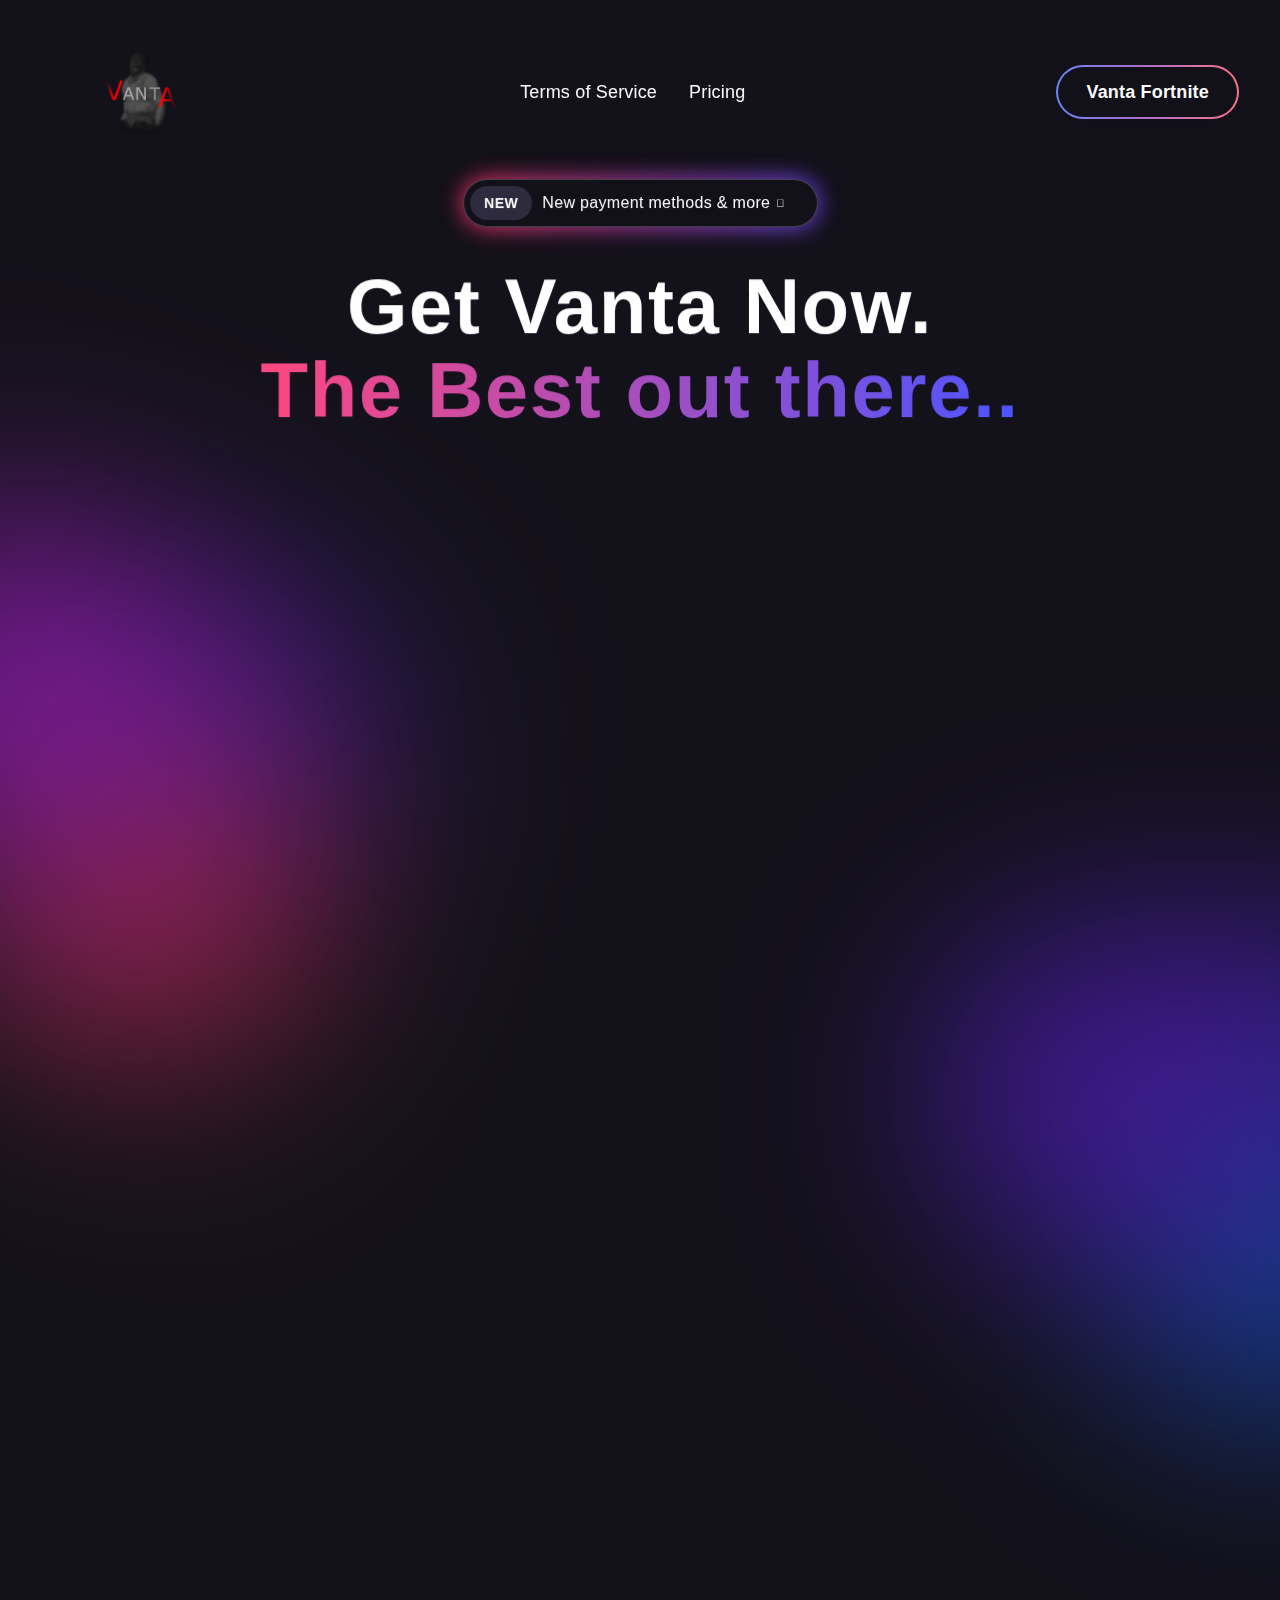
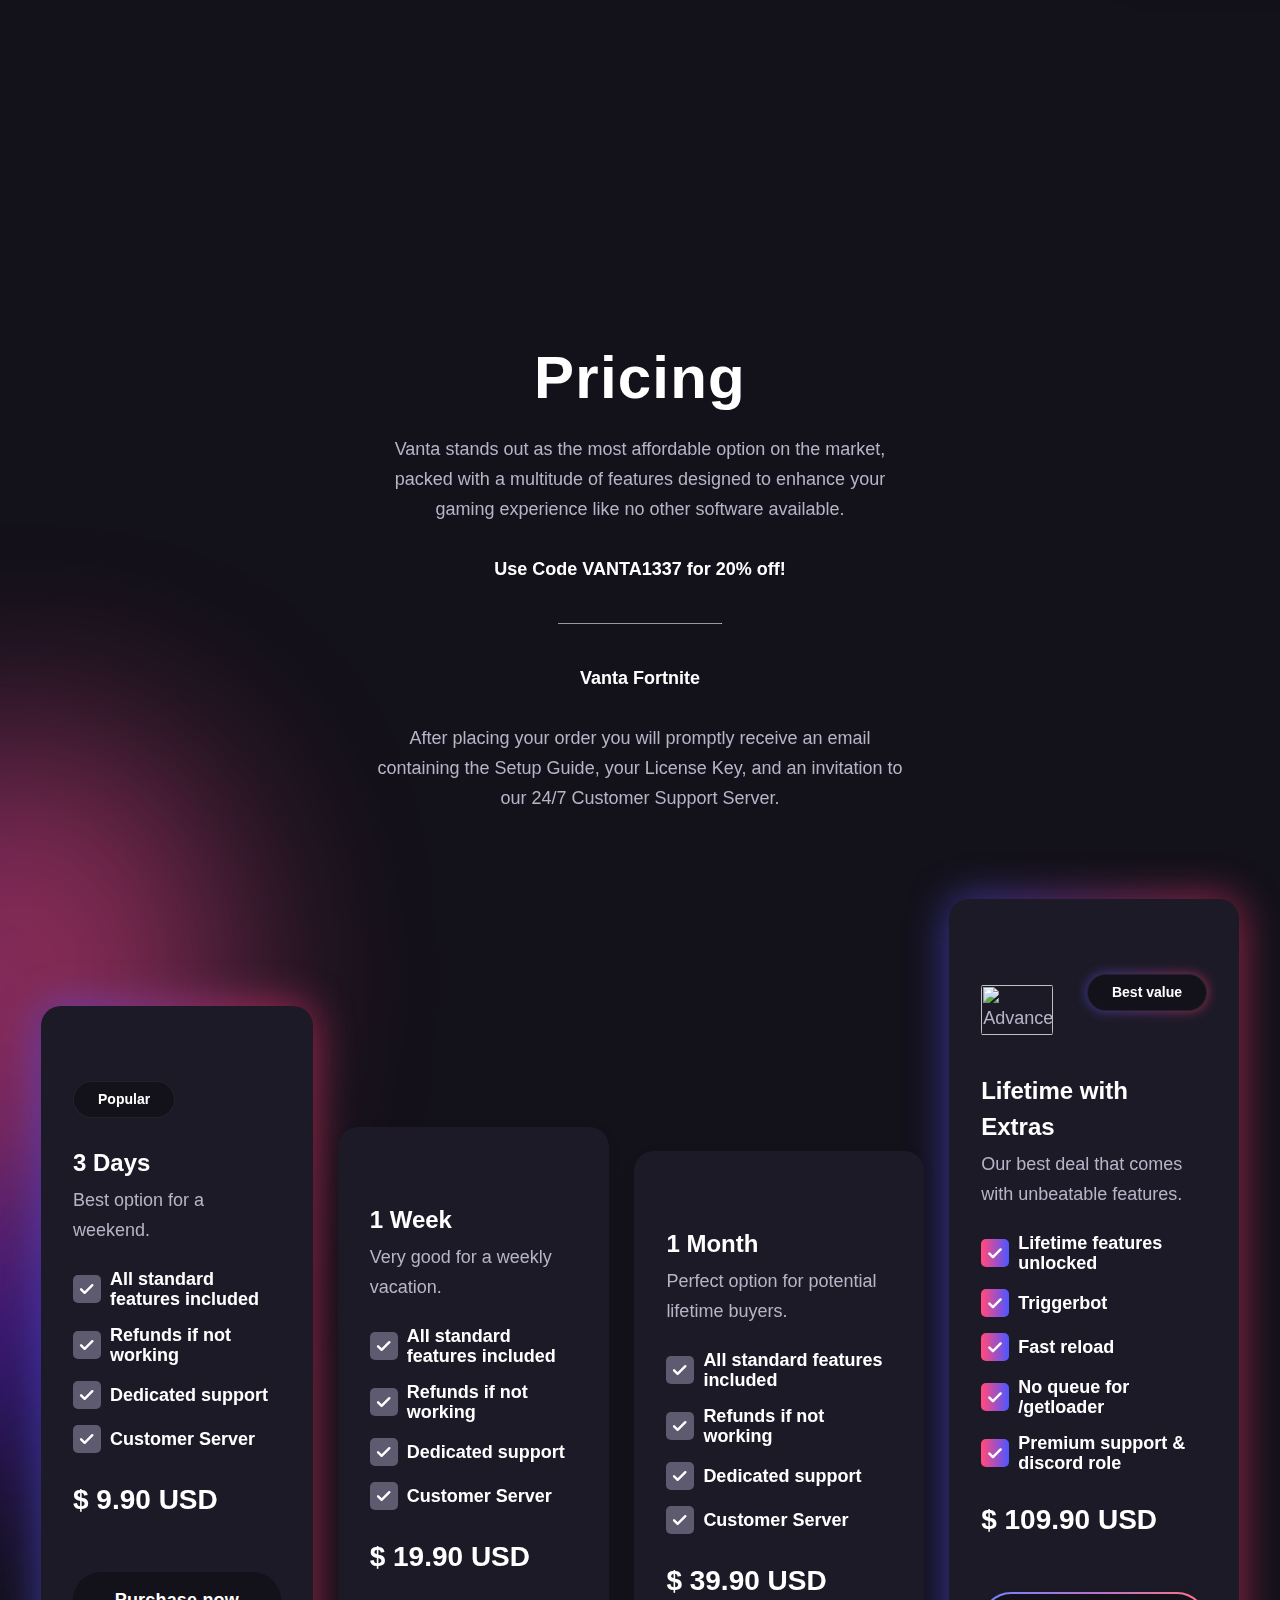
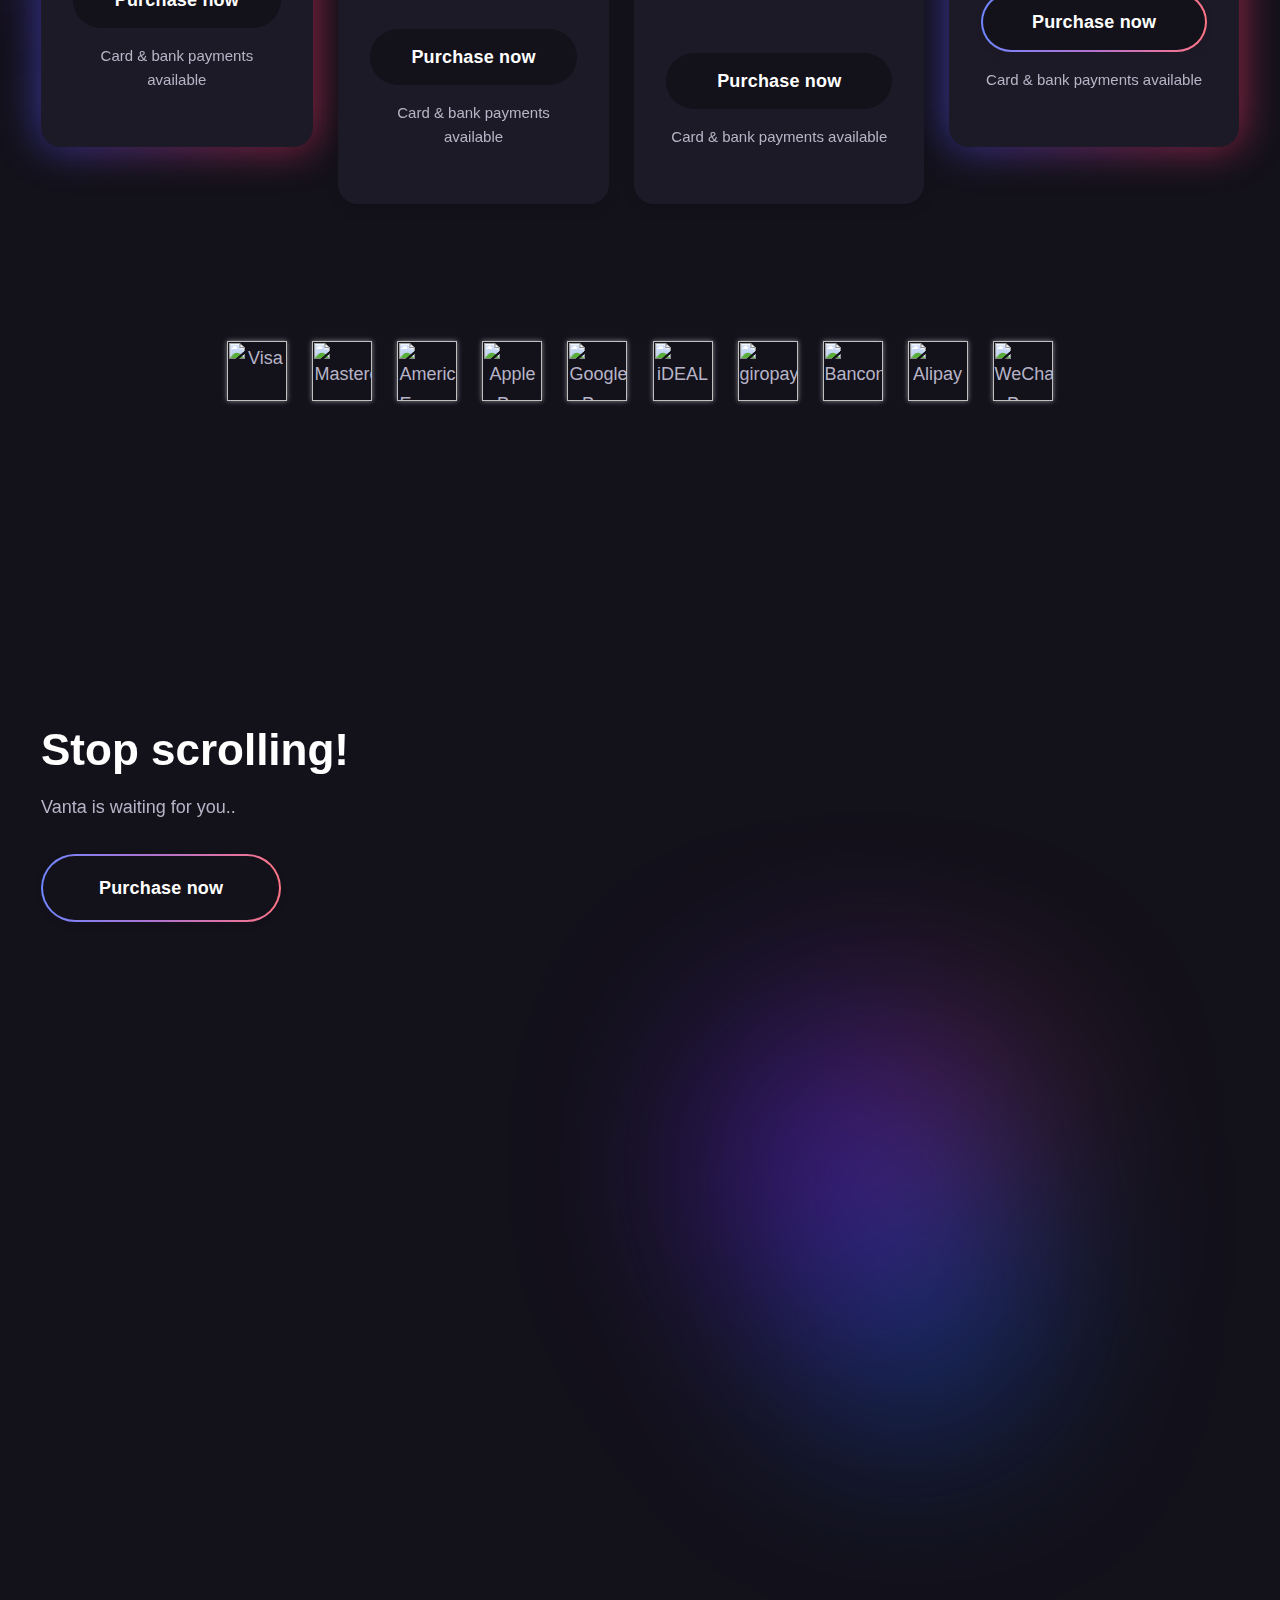
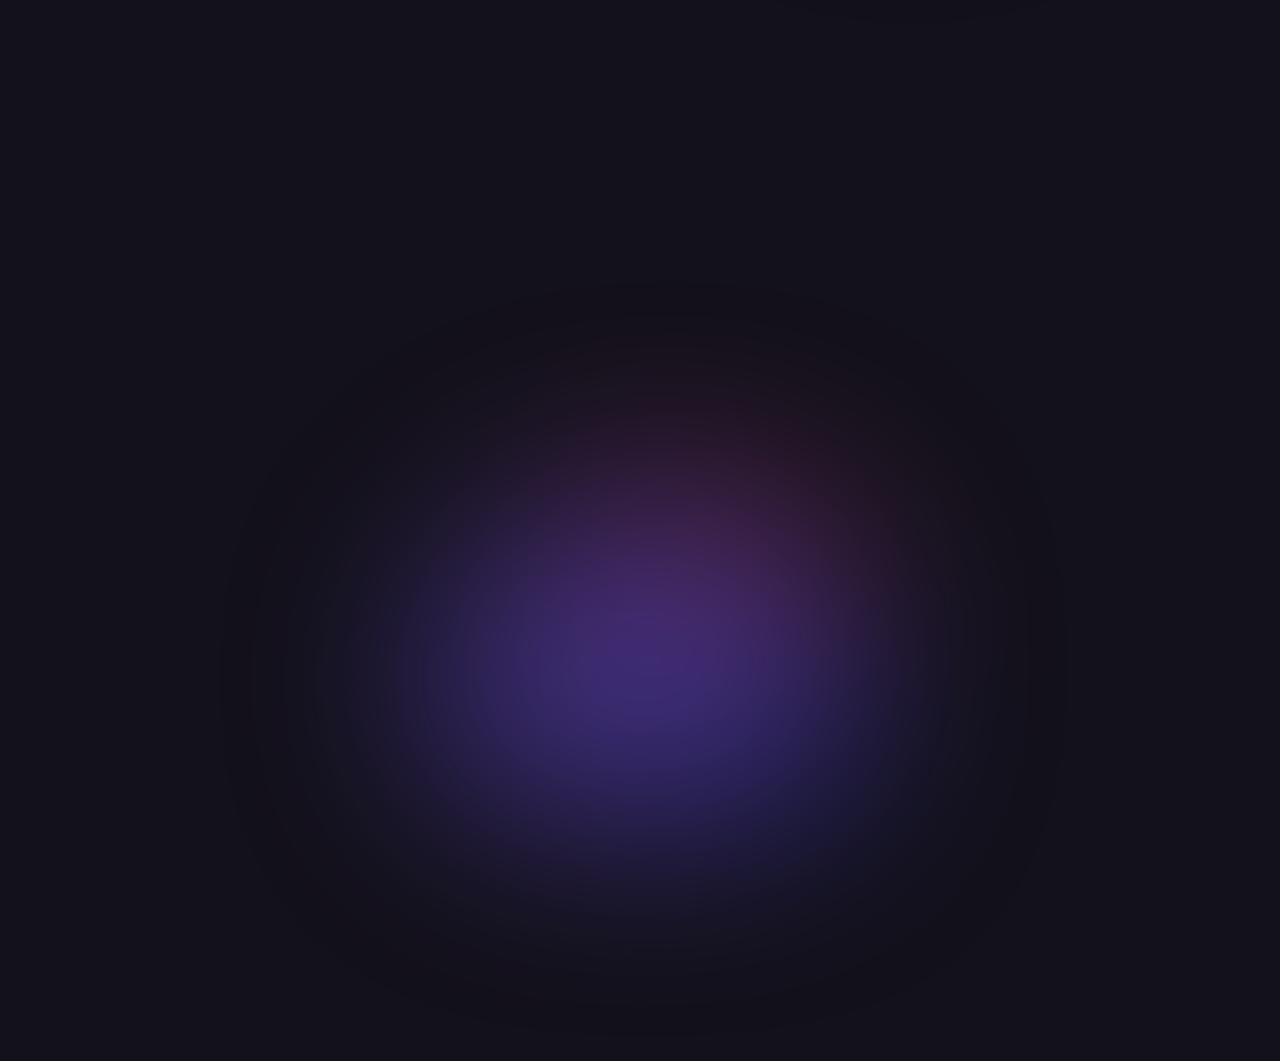
==== index.html @ fcf4d4b6 "Update index.html" ====
<html data-wf-domain="darktemplate.webflow.io" data-wf-page="61113c4e9f23df42e2554109" data-wf-site="61113c4e9f23df1e7f554117" data-wf-status="1" lang="en" class="w-mod-js w-mod-ix wf-dmsans-n4-active wf-dmsans-n5-active wf-dmsans-n7-active wf-active w-mod-js w-mod-js w-mod-js w-mod-js w-mod-js w-mod-js w-mod-js w-mod-js w-mod-js w-mod-js w-mod-js w-mod-js w-mod-js w-mod-touch w-mod-js w-mod-js"><script type="text/javascript" id="custom-useragent-string-page-script"></script><head><style>.wf-force-outline-none[tabindex="-1"]:focus{outline:none;}</style><style>
    /* Center the images container and ensure a consistent layout */
    .payment-logos {
        text-align: center;
        margin-top: 20px;
        overflow: hidden; /* Prevent overflow from vertical movement */
    }
    
    /* Style each image for uniformity and add animation */
    .payment-logos img {
        width: 60px; /* Adjust the size of the logos */
        height: auto;
        margin: 10px; /* Add some space around each logo */
        vertical-align: middle; /* Align logos nicely */
        animation: glideUpDown 3s ease-in-out infinite, fadeInOutGlow 2s linear infinite;
        position: relative; /* Needed for animation */
        box-shadow: 0 0 5px rgba(255, 255, 255, 0.5); /* Subtle glow effect */
    }
    
    /* Keyframes for vertical gliding */
    @keyframes glideUpDown {
        0%, 100% {
            transform: translateY(0);
        }
        50% {
            transform: translateY(-10px);
        }
    }
    
    /* Keyframes for glow effect */
    @keyframes fadeInOutGlow {
        0%, 100% {
            box-shadow: 0 0 5px rgba(255, 255, 255, 0.5);
        }
        50% {
            box-shadow: 0 0 10px rgba(255, 255, 255, 0.7);
        }
    }

    /* Individual animation delays, simulating randomness */
    .payment-logos img:nth-child(1) { animation-delay: 0.2s, 0.2s; }
    .payment-logos img:nth-child(2) { animation-delay: 0.8s, 0.8s; }
    .payment-logos img:nth-child(3) { animation-delay: 0.5s, 0.5s; }
    .payment-logos img:nth-child(4) { animation-delay: 0.1s, 0.1s; }
    .payment-logos img:nth-child(5) { animation-delay: 0.9s, 0.9s; }
    .payment-logos img:nth-child(6) { animation-delay: 0.6s, 0.6s; }
    .payment-logos img:nth-child(7) { animation-delay: 0.3s, 0.3s; }
    .payment-logos img:nth-child(8) { animation-delay: 0.7s, 0.7s; }
    .payment-logos img:nth-child(9) { animation-delay: 0.4s, 0.4s; }
    .payment-logos img:nth-child(10) { animation-delay: 1s, 1s; }
</style>

<style>.wf-force-outline-none[tabindex="-1"]:focus{outline:none;}</style><script type="text/javascript" id="custom-useragent-string-page-script"></script><style>.wf-force-outline-none[tabindex="-1"]:focus{outline:none;}</style><script type="text/javascript" id="custom-useragent-string-page-script"></script><style>.wf-force-outline-none[tabindex="-1"]:focus{outline:none;}</style><script type="text/javascript" id="custom-useragent-string-page-script"></script><style>.wf-force-outline-none[tabindex="-1"]:focus{outline:none;}</style><script type="text/javascript" id="custom-useragent-string-page-script"></script><style>.wf-force-outline-none[tabindex="-1"]:focus{outline:none;}</style><script type="text/javascript" id="custom-useragent-string-page-script"></script><style>.wf-force-outline-none[tabindex="-1"]:focus{outline:none;}</style><script type="text/javascript" id="custom-useragent-string-page-script"></script><style>.wf-force-outline-none[tabindex="-1"]:focus{outline:none;}</style><script type="text/javascript" id="custom-useragent-string-page-script"></script><style>.wf-force-outline-none[tabindex="-1"]:focus{outline:none;}</style><script type="text/javascript" id="custom-useragent-string-page-script"></script><style>.wf-force-outline-none[tabindex="-1"]:focus{outline:none;}</style><script type="text/javascript" id="custom-useragent-string-page-script"></script>
   
   <meta http-equiv="Content-Type" content="text/html; charset=UTF-8">
   <style>.wf-force-outline-none[tabindex="-1"]:focus{outline:none;}</style>
   <title>Vanta Cheats</title>
   <meta name="keywords" content="fortnite cheats,fortnite cheat,fortnite cheaters,fortnite cheat 2024,fortnite cheat download,fortnite free cheat,fortnite hack,cheat fortnite,fortnite hacks,fortnite esp,fortnite legit cheat,fortnite cheaters caught,fortnite legit cheating,fortnite cheat 2023,fortnite cheats chapter 5,undetected fortnite cheat,best fortnite cheat,fortnite cheat free,fortnite softaim,fortnite softaim download,fortnite cheat tutorial,best fortnite cheat 2023,Vanta,hack,client,fortnite">
   <meta content="Vanta is a highly customizeable fortnite cheat with a very user friendly experience." property="description">
   <meta content="Vanta Cheats" property="og:title">
   <meta content="Vanta is a highly customizeable fortnite cheat with a very user friendly experience." property="og:description">
   <meta content="https://raw.githubusercontent.com/xgamer30/securedshopify/main/images/background.png" property="og:image">
   <meta content="Vanta Cheats" property="twitter:title">
   <meta content="Vanta is a highly customizeable fortnite cheat with a very user friendly experience." property="twitter:description">
   <meta content="https://raw.githubusercontent.com/xgamer30/securedshopify/main/images/background.png" property="twitter:image">
   <meta property="og:type" content="website">
   <meta content="summary_large_image" name="twitter:card">
   <meta content="width=device-width, initial-scale=1" name="viewport">
   <meta content="Webflow" name="generator">
   <link href="./files/darktemplate.webflow.20f9ab0c6.css" rel="stylesheet" type="text/css">
   <link href="https://fonts.googleapis.com/" rel="preconnect">
   <link href="https://fonts.gstatic.com/" rel="preconnect" crossorigin="anonymous">
   <script src="./files/webfont.js.Download" type="text/javascript"></script>
   <link rel="stylesheet" href="./files/css" media="all">
   <link rel="stylesheet" href="http://fonts.googleapis.com/css?family=DM+Sans:regular,500,700" media="all"><link rel="stylesheet" href="http://fonts.googleapis.com/css?family=DM+Sans:regular,500,700" media="all"><link rel="stylesheet" href="http://fonts.googleapis.com/css?family=DM+Sans:regular,500,700" media="all"><link rel="stylesheet" href="http://fonts.googleapis.com/css?family=DM+Sans:regular,500,700" media="all"><link rel="stylesheet" href="http://fonts.googleapis.com/css?family=DM+Sans:regular,500,700" media="all"><link rel="stylesheet" href="https://fonts.googleapis.com/css?family=DM+Sans:regular,500,700" media="all"><link rel="stylesheet" href="https://fonts.googleapis.com/css?family=DM+Sans:regular,500,700" media="all"><link rel="stylesheet" href="https://fonts.googleapis.com/css?family=DM+Sans:regular,500,700" media="all"><link rel="stylesheet" href="https://fonts.googleapis.com/css?family=DM+Sans:regular,500,700" media="all"><link rel="stylesheet" href="https://fonts.googleapis.com/css?family=DM+Sans:regular,500,700" media="all"><link rel="stylesheet" href="https://fonts.googleapis.com/css?family=DM+Sans:regular,500,700" media="all"><link rel="stylesheet" href="https://fonts.googleapis.com/css?family=DM+Sans:regular,500,700" media="all"><link rel="stylesheet" href="https://fonts.googleapis.com/css?family=DM+Sans:regular,500,700" media="all"><link rel="stylesheet" href="https://fonts.googleapis.com/css?family=DM+Sans:regular,500,700" media="all"><link rel="stylesheet" href="https://fonts.googleapis.com/css?family=DM+Sans:regular,500,700" media="all"><script type="text/javascript">WebFont.load({  google: {    families: ["DM Sans:regular,500,700"]  }});</script><script type="text/javascript">!function(o,c){var n=c.documentElement,t=" w-mod-";n.className+=t+"js",("ontouchstart"in o||o.DocumentTouch&&c instanceof DocumentTouch)&&(n.className+=t+"touch")}(window,document);</script>
   <link href="https://assets-global.website-files.com/61113c4e9f23df1e7f554117/6116f90711c2b9ca891821ba_favicon-dark-template.svg" rel="shortcut icon" type="image/x-icon">
   <link href="https://assets-global.website-files.com/61113c4e9f23df1e7f554117/6116f90b9f355e69fa1dcd3a_webclip-dark-template.svg" rel="apple-touch-icon">
   <style>
      .w-webflow-badge{
      display:none !important;
      }
   </style>
   <script type="text/javascript">window.__WEBFLOW_CURRENCY_SETTINGS = {"currencyCode":"USD","symbol":"$","decimal":".","fractionDigits":2,"group":",","template":"{{wf {\"path\":\"symbol\",\"type\":\"PlainText\"} }} {{wf {\"path\":\"amount\",\"type\":\"CommercePrice\"} }} {{wf {\"path\":\"currencyCode\",\"type\":\"PlainText\"} }}","hideDecimalForWholeNumbers":false};</script>
 </head>
 <body class="bg-neutral-800">
   <div style="opacity: 1;" class="page-wrapper">
      <div data-collapse="medium" data-animation="over-left" data-duration="400" data-w-id="58db7844-5919-d71b-dd74-2323ed8dffe9" data-easing="ease" data-easing2="ease" role="banner" class="header w-nav" style="opacity: 1;">
         <div class="container-default w-container">
            <div class="header-wrapper">
               <div class="split-content header-right"><a href="index.html" aria-current="page" class="brand w-nav-brand w--current"><img src="files/VantaLogo.png" alt="Dark X Webflow Template - Logo" class="header-logo"></a></div>
               
               <div class="split-content header-center"><nav role="navigation" class="nav-menu w-nav-menu" style=""><ul role="list" class="header-navigation w-list-unstyled"><li class="nav-item-wrapper"><a href="legal.html" class="nav-link">Terms of Service</a></li><li class="nav-item-wrapper"><a href="pricing.html" class="nav-link">Pricing</a></li><li class="nav-item-wrapper mobile"><a href="/contact" class="nav-link sign-in mobile">Sign in</a></li><li class="nav-item-wrapper mobile-button"><div class="button-primary-gradient header-button mobile-button"><a href="pricing.html" class="button-primary small-v2 mobile-button w-button">Get started</a></div></li></ul></nav></div><div class="split-content header-left">
                  
                  <div class="button-primary-gradient header-button"><a href="pricing-section" class="button-primary small-v2 w-button" style="transform: translate3d(0px, 0px, 0px) scale3d(1, 1, 1.01) rotateX(0deg) rotateY(0deg) rotateZ(0deg) skew(0deg, 0deg); transform-style: preserve-3d;">Vanta Fortnite</a></div>
                  <div class="menu-button w-nav-button" style="-webkit-user-select: text;" aria-label="menu" role="button" tabindex="0" aria-controls="w-nav-overlay-0" aria-haspopup="menu" aria-expanded="false">
                     <div class="header-menu-button-icon-wrapper">
                        <div class="icon-wrapper">
                           <div class="header-menu-button-icon-top"></div>
                           <div class="header-menu-button-icon-medium"></div>
                           <div class="header-menu-button-icon-bottom"></div>
                        </div>
                     </div>
                  </div>
               </div>
            </div>
         </div>
         <div class="w-nav-overlay" data-wf-ignore="" id="w-nav-overlay-0"></div>
      <div class="w-nav-overlay" data-wf-ignore="" id="w-nav-overlay-0"></div><div class="w-nav-overlay" data-wf-ignore="" id="w-nav-overlay-0"></div><div class="w-nav-overlay" data-wf-ignore="" id="w-nav-overlay-0"></div><div class="w-nav-overlay" data-wf-ignore="" id="w-nav-overlay-0"></div><div class="w-nav-overlay" data-wf-ignore="" id="w-nav-overlay-0"></div><div class="w-nav-overlay" data-wf-ignore="" id="w-nav-overlay-0"></div><div class="w-nav-overlay" data-wf-ignore="" id="w-nav-overlay-0"></div><div class="w-nav-overlay" data-wf-ignore="" id="w-nav-overlay-0"></div><div class="w-nav-overlay" data-wf-ignore="" id="w-nav-overlay-0"></div><div class="w-nav-overlay" data-wf-ignore="" id="w-nav-overlay-0"></div><div class="w-nav-overlay" data-wf-ignore="" id="w-nav-overlay-0"></div></div>
      <section class="section home-hero">
         <div class="container-medium-940px home-hero">
            <div data-w-id="448f5ead-3667-0bad-b1a4-a6038870800b" style="transform: translate3d(0px, 0%, 0px) scale3d(1, 1, 1) rotateX(0deg) rotateY(0deg) rotateZ(0deg) skew(0deg, 0deg); transform-style: preserve-3d; opacity: 1;" class="home-hero-featured-message-wrapper">
               <div class="home-hero-featured-message-content">
                  <a data-w-id="5747d66c-b4ac-690f-6026-662ab3648be2" href="pricing.html" class="home-hero-featured-message-link w-inline-block">
                     <div class="home-hero-featured-message-tag">New</div>
                     <div class="home-hero-featured-message-text">New payment methods &amp; more</div>
                     <div class="home-hero-featured-message-icon" style=""></div>
                  </a>
                  <div class="home-hero-featured-message-blur" style=""></div>
               </div>
            </div>
            <h1 data-w-id="abc7287a-ad94-a3ec-8716-36750d55fc4e" style="transform: translate3d(0px, 0%, 0px) scale3d(1, 1, 1) rotateX(0deg) rotateY(0deg) rotateZ(0deg) skew(0deg, 0deg); transform-style: preserve-3d; opacity: 1;" class="display-1 home-hero">Get Vanta Now. <br><span class="text-color-accent">The Best out there..</span></h1>
            <p data-w-id="749e645b-3b65-110f-471d-f6af6dfbc601" style="transform: translate3d(0px, 0px, 0px) scale3d(1, 1, 1) rotateX(0deg) rotateY(0deg) rotateZ(0deg) skew(0deg, 0deg); transform-style: preserve-3d; opacity: 1;" class="paragraph-large home-hero">With Vanta you get access to an innovative aim prediction technology that helps you shoot with incredible accuracy by anticipating enemy movements.</p>
            <div data-w-id="b1ff49e2-6272-bd33-f83d-82e4206a6d65" style="transform: translate3d(0px, 0px, 0px) scale3d(1, 1, 1) rotateX(0deg) rotateY(0deg) rotateZ(0deg) skew(0deg, 0deg); transform-style: preserve-3d; opacity: 1;" class="_2-buttons-wrapper">
               <div class="button-primary-gradient _2-buttons"><a href="#pricing-section" class="button-primary w-button w--current" style="">Purchase now</a>
</div>
               
            </div>
         </div>
         <div class="container-default home-hero w-container">
            <div data-w-id="1535d204-b8f5-78ad-1998-57322399a3bd" style="transform: translate3d(0px, 0px, 0px) scale3d(1, 1, 1) rotateX(0deg) rotateY(0deg) rotateZ(0deg) skew(0deg, 0deg); transform-style: preserve-3d; opacity: 1;" class="home-hero-images-wrapper"><iframe allow="autoplay; fullscreen" frameborder="0" style="width: 1024px; height: 576px; border-radius: 15px; box-shadow: 0 0 20px rgba(0,0,0,0.5);" src="https://www.youtube.com/embed/5TbWk-mvSEU?start=32&amp;autoplay=1&amp;vq=hd1080"></iframe><img src="https://vantacheats.cc/images/cashcup.png" loading="eager" alt="Investor App - Dark X Webflow Template" class="image home-hero-2" style="will-change: transform; transform: translate3d(0px, -23.1702px, 0px) scale3d(1, 1, 1) rotateX(0deg) rotateY(0deg) rotateZ(0deg) skew(0deg, 0deg); transform-style: preserve-3d;"><img src="https://vantacheats.cc/images/tournament_ingame.jpg" loading="eager" alt="Investor App - Dark X Webflow Template" class="image home-hero-3" style="will-change: transform; transform: translate3d(0px, -15.4468px, 0px) scale3d(1, 1, 1) rotateX(0deg) rotateY(0deg) rotateZ(0deg) skew(0deg, 0deg); transform-style: preserve-3d;"></div>
            <div class="home-hero-companies-wrapper">
               
            </div>
            <div data-w-id="a052a4bf-34f8-d790-1f5c-e2592094cb97" class="bg-gradient-blur-wrapper home-hero-1" style="transform: translate3d(0px, 0px, 0px) scale3d(1, 1, 1) rotateX(0deg) rotateY(0deg) rotateZ(341.316deg) skew(0deg, 0deg); transform-style: preserve-3d; will-change: transform;">
               <div class="bg-gradient-blur-circle-3"></div>
               <div class="bg-gradient-blur-circle-2"></div>
               <div class="bg-gradient-blur-circle-1"></div>
            </div>
            <div class="bg-gradient-blur-wrapper home-hero-2" style="transform: translate3d(0px, 0px, 0px) scale3d(1, 1, 1) rotateX(0deg) rotateY(0deg) rotateZ(341.316deg) skew(0deg, 0deg); transform-style: preserve-3d; will-change: transform;">
               <div class="bg-gradient-blur-circle-3"></div>
               <div class="bg-gradient-blur-circle-2 blue"></div>
               <div class="bg-gradient-blur-circle-1 purple"></div>
            </div>
         </div>
      </section>
      
      
      
      <section id="pricing-section" class="section pricing">
  <!-- Pricing section content goes here -->

<section class="section pricing">
        <div class="container-small-590px pricing">
           <h1 class="title pricing" style="transform: translate3d(0px, 0%, 0px) scale3d(1, 1, 1) rotateX(0deg) rotateY(0deg) rotateZ(0deg) skew(0deg, 0deg); transform-style: preserve-3d; opacity: 1;" data-w-id="421cdd75-997d-4914-747c-6710591816a4">Pricing</h1>
           <p data-w-id="6429b458-c4f6-6657-4a67-82a0faff99d6" style="transform: translate3d(0px, 0px, 0px) scale3d(1, 1, 1) rotateX(0deg) rotateY(0deg) rotateZ(0deg) skew(0deg, 0deg); transform-style: preserve-3d; opacity: 1;" class="paragraph pricing">Vanta stands out as the most affordable option on the market, packed with a multitude of features designed to enhance your gaming experience like no other software available.</p>
        <br><strong><p data-w-id="6429b458-c4f6-6657-4a67-82a0faff99d6" style="transform: translate3d(0px, 0px, 0px) scale3d(1, 1, 1) rotateX(0deg) rotateY(0deg) rotateZ(0deg) skew(0deg, 0deg); transform-style: preserve-3d; opacity: 1;" class="paragraph pricing">Use Code VANTA1337 for 20% off!</p><br><hr width="30%" size="1"><br>
<p data-w-id="6429b458-c4f6-6657-4a67-82a0faff99d6" style="transform: translate3d(0px, 0px, 0px) scale3d(1, 1, 1) rotateX(0deg) rotateY(0deg) rotateZ(0deg) skew(0deg, 0deg); transform-style: preserve-3d; opacity: 1;" class="paragraph pricing">Vanta Fortnite</p></strong><br><p data-w-id="6429b458-c4f6-6657-4a67-82a0faff99d6" style="transform: translate3d(0px, 0px, 0px) scale3d(1, 1, 1) rotateX(0deg) rotateY(0deg) rotateZ(0deg) skew(0deg, 0deg); transform-style: preserve-3d; opacity: 1;" class="paragraph pricing">After placing your order you will promptly receive an email containing the Setup Guide, your License Key, and an invitation to our 24/7 Customer Support Server.</p></div>
        <div class="container-default pricing w-container">
           <div data-w-id="5b7b798c-3bee-f3c0-046b-659a4d9fefe2" style="transform: translate3d(0px, 0px, 0px) scale3d(1, 1, 1) rotateX(0deg) rotateY(0deg) rotateZ(0deg) skew(0deg, 0deg); transform-style: preserve-3d; opacity: 1;" class="pricing-collection-list-wrapper w-dyn-list">
              <div role="list" class="pricing-wrapper w-dyn-items">
                 <div role="listitem" class="pricing-plan-item w-dyn-item">
                    <div class="card-plan-item-popular-gradient-blur"></div>
                    
                    <a href="https://winmax.saldiapay.ch/pay?tid=41eb5838" class="card plan-item w-inline-block">
                       <div class="card-plan-item-content">
                          <div class="card-plan-item-content-top">
                             <div class="card-plan-item-icon-content">
                                
                                <div class="card-plan-item-popular-tag-text">Popular</div><div class="card-plan-item-popular-tag-wrapper w-condition-invisible">
                                   <div class="card-plan-item-popular-tag-blur"></div>
                                   <div class="card-plan-item-popular-tag-text">Popular</div>
                                </div>
                             </div>
                             <div class="card-plan-item-title-wrapper">
                                <h2 class="title h3-size card-plan-item">3 Days</h2>
                                <p class="paragraph card-plan-item-summary">Best option for a weekend.</p>
                             </div>
                          </div>
                          <div class="card-plan-item-content-bottom">
                             <div class="w-layout-grid card-plan-item-features-grid">
                                <div class="card-plan-item-feature-wrapper">
                                   <div class="card-plan-item-feature-icon-wrapper"><img src="./files/61168470a50c276dd3044699_icon-1-check-dark-template.svg" loading="eager" alt="Check Icon - Dark X Webflow Template" class="image card-plan-item-feature-icon"><img src="./files/6116846ee75ed4540f279357_icon-2-check-dark-template.svg" loading="eager" alt="Check Icon - Dark X Webflow Template" class="image card-plan-item-feature-icon w-condition-invisible"></div>
                                   <div class="card-plan-item-feature-text">All standard features included</div>
                                </div>
                                <div class="card-plan-item-feature-wrapper">
                                   <div class="card-plan-item-feature-icon-wrapper"><img src="./files/61168470a50c276dd3044699_icon-1-check-dark-template.svg" loading="eager" alt="Check Icon - Dark X Webflow Template" class="image card-plan-item-feature-icon"><img src="./files/6116846ee75ed4540f279357_icon-2-check-dark-template.svg" loading="eager" alt="Check Icon - Dark X Webflow Template" class="image card-plan-item-feature-icon w-condition-invisible"></div>
                                   <div class="card-plan-item-feature-text">Refunds if not working</div>
                                </div>
                                <div class="card-plan-item-feature-wrapper">
                                   <div class="card-plan-item-feature-icon-wrapper"><img src="./files/61168470a50c276dd3044699_icon-1-check-dark-template.svg" loading="eager" alt="Check Icon - Dark X Webflow Template" class="image card-plan-item-feature-icon"><img src="./files/6116846ee75ed4540f279357_icon-2-check-dark-template.svg" loading="eager" alt="Check Icon - Dark X Webflow Template" class="image card-plan-item-feature-icon w-condition-invisible"></div>
                                   <div class="card-plan-item-feature-text">Dedicated support</div>
                                </div>
                                <div class="card-plan-item-feature-wrapper">
                                   <div class="card-plan-item-feature-icon-wrapper"><img src="./files/61168470a50c276dd3044699_icon-1-check-dark-template.svg" loading="eager" alt="Check Icon - Dark X Webflow Template" class="image card-plan-item-feature-icon"><img src="./files/6116846ee75ed4540f279357_icon-2-check-dark-template.svg" loading="eager" alt="Check Icon - Dark X Webflow Template" class="image card-plan-item-feature-icon w-condition-invisible"></div>
                                   <div class="card-plan-item-feature-text">Customer Server</div>
                                </div>
                             </div>
                             <div data-wf-sku-bindings="%5B%7B%22from%22%3A%22f_price_%22%2C%22to%22%3A%22innerHTML%22%7D%5D" class="card-plan-item-price">$&nbsp;9.90&nbsp;USD</div>
                             <div class="card-plan-item-button-wrapper">
                                <div class="button-primary small" style="transform: translate3d(0px, 0px, 0px) scale3d(1, 1, 1) rotateX(0deg) rotateY(0deg) rotateZ(0deg) skew(0deg, 0deg); transform-style: preserve-3d;">Purchase now</div>
                                <div class="button-primary-gradient full-width plan w-condition-invisible" style="transform: translate3d(0px, 0px, 0px) scale3d(1, 1, 1) rotateX(0deg) rotateY(0deg) rotateZ(0deg) skew(0deg, 0deg); transform-style: preserve-3d;">
                                   <div class="button-primary small" style="transform: translate3d(0px, 0px, 0px) scale3d(1, 1, 1) rotateX(0deg) rotateY(0deg) rotateZ(0deg) skew(0deg, 0deg); transform-style: preserve-3d;">Get started</div>
                                </div>
                                <div class="paragraph-small card-plan-item-content-bottom-small-print">Card &amp; bank payments available</div>
                             </div>
                          </div>
                       </div>
                       <div class="card plan-item-popular w-condition-invisible"></div>
                    </a><div class="space card-plan-item-popular"></div><div class="space card-plan-item-popular w-condition-invisible"></div>
                 </div><div role="listitem" class="pricing-plan-item w-dyn-item">
                    <div class="card-plan-item-popular-gradient-blur w-condition-invisible"></div>
                    <a href="https://winmax.saldiapay.ch/pay?tid=c990cb7d" class="card plan-item w-inline-block">
                       <div class="card-plan-item-content">
                          <div class="card-plan-item-content-top">
                             
                             <div class="card-plan-item-title-wrapper">
                                <h2 class="title h3-size card-plan-item">1 Week</h2>
                                <p class="paragraph card-plan-item-summary">Very good for a weekly vacation.</p>
                             </div>
                          </div>
                          <div class="card-plan-item-content-bottom">
                             <div class="w-layout-grid card-plan-item-features-grid">
                                <div class="card-plan-item-feature-wrapper">
                                   <div class="card-plan-item-feature-icon-wrapper"><img src="./files/61168470a50c276dd3044699_icon-1-check-dark-template.svg" loading="eager" alt="Check Icon - Dark X Webflow Template" class="image card-plan-item-feature-icon"><img src="./files/6116846ee75ed4540f279357_icon-2-check-dark-template.svg" loading="eager" alt="Check Icon - Dark X Webflow Template" class="image card-plan-item-feature-icon w-condition-invisible"></div>
                                   <div class="card-plan-item-feature-text">All standard features included</div>
                                </div>
                                <div class="card-plan-item-feature-wrapper">
                                   <div class="card-plan-item-feature-icon-wrapper"><img src="./files/61168470a50c276dd3044699_icon-1-check-dark-template.svg" loading="eager" alt="Check Icon - Dark X Webflow Template" class="image card-plan-item-feature-icon"><img src="./files/6116846ee75ed4540f279357_icon-2-check-dark-template.svg" loading="eager" alt="Check Icon - Dark X Webflow Template" class="image card-plan-item-feature-icon w-condition-invisible"></div>
                                   <div class="card-plan-item-feature-text">Refunds if not working</div>
                                </div>
                                <div class="card-plan-item-feature-wrapper">
                                   <div class="card-plan-item-feature-icon-wrapper"><img src="./files/61168470a50c276dd3044699_icon-1-check-dark-template.svg" loading="eager" alt="Check Icon - Dark X Webflow Template" class="image card-plan-item-feature-icon"><img src="./files/6116846ee75ed4540f279357_icon-2-check-dark-template.svg" loading="eager" alt="Check Icon - Dark X Webflow Template" class="image card-plan-item-feature-icon w-condition-invisible"></div>
                                   <div class="card-plan-item-feature-text">Dedicated support</div>
                                </div>
                                <div class="card-plan-item-feature-wrapper">
                                   <div class="card-plan-item-feature-icon-wrapper"><img src="./files/61168470a50c276dd3044699_icon-1-check-dark-template.svg" loading="eager" alt="Check Icon - Dark X Webflow Template" class="image card-plan-item-feature-icon"><img src="./files/6116846ee75ed4540f279357_icon-2-check-dark-template.svg" loading="eager" alt="Check Icon - Dark X Webflow Template" class="image card-plan-item-feature-icon w-condition-invisible"></div>
                                   <div class="card-plan-item-feature-text">Customer Server</div>
                                </div>
                             </div>
                             <div data-wf-sku-bindings="%5B%7B%22from%22%3A%22f_price_%22%2C%22to%22%3A%22innerHTML%22%7D%5D" class="card-plan-item-price">$&nbsp;19.90&nbsp;USD</div>
                             <div class="card-plan-item-button-wrapper">
                                <div class="button-primary small" style="transform: translate3d(0px, 0px, 0px) scale3d(1, 1, 1) rotateX(0deg) rotateY(0deg) rotateZ(0deg) skew(0deg, 0deg); transform-style: preserve-3d;">Purchase now</div>
                                <div class="button-primary-gradient full-width plan w-condition-invisible" style="transform: translate3d(0px, 0px, 0px) scale3d(1, 1, 1) rotateX(0deg) rotateY(0deg) rotateZ(0deg) skew(0deg, 0deg); transform-style: preserve-3d;">
                                   <div class="button-primary small" style="transform: translate3d(0px, 0px, 0px) scale3d(1, 1, 1) rotateX(0deg) rotateY(0deg) rotateZ(0deg) skew(0deg, 0deg); transform-style: preserve-3d;">Get started</div>
                                </div>
                                <div class="paragraph-small card-plan-item-content-bottom-small-print">Card &amp; bank payments available</div>
                             </div>
                          </div>
                       </div>
                       <div class="card plan-item-popular w-condition-invisible"></div>
                    </a>
                    <div class="space card-plan-item-popular w-condition-invisible"></div>
                 </div>
                 <div role="listitem" class="pricing-plan-item w-dyn-item">
                    <div class="card-plan-item-popular-gradient-blur w-condition-invisible"></div>
                    <a href="https://winmax.saldiapay.ch/pay?tid=e98675cd" class="card plan-item w-inline-block">
                       <div class="card-plan-item-content">
                          <div class="card-plan-item-content-top">
                             
                             <div class="card-plan-item-title-wrapper">
                                <h2 class="title h3-size card-plan-item">1 Month</h2>
                                <p class="paragraph card-plan-item-summary">Perfect option for potential lifetime buyers.</p>
                             </div>
                          </div>
                          <div class="card-plan-item-content-bottom">
                             <div class="w-layout-grid card-plan-item-features-grid">
                                <div class="card-plan-item-feature-wrapper">
                                   <div class="card-plan-item-feature-icon-wrapper"><img src="./files/61168470a50c276dd3044699_icon-1-check-dark-template.svg" loading="eager" alt="Check Icon - Dark X Webflow Template" class="image card-plan-item-feature-icon"><img src="./files/6116846ee75ed4540f279357_icon-2-check-dark-template.svg" loading="eager" alt="Check Icon - Dark X Webflow Template" class="image card-plan-item-feature-icon w-condition-invisible"></div>
                                   <div class="card-plan-item-feature-text">All standard features included</div>
                                </div>
                                <div class="card-plan-item-feature-wrapper">
                                   <div class="card-plan-item-feature-icon-wrapper"><img src="./files/61168470a50c276dd3044699_icon-1-check-dark-template.svg" loading="eager" alt="Check Icon - Dark X Webflow Template" class="image card-plan-item-feature-icon"><img src="./files/6116846ee75ed4540f279357_icon-2-check-dark-template.svg" loading="eager" alt="Check Icon - Dark X Webflow Template" class="image card-plan-item-feature-icon w-condition-invisible"></div>
                                   <div class="card-plan-item-feature-text">Refunds if not working</div>
                                </div>
                                <div class="card-plan-item-feature-wrapper">
                                   <div class="card-plan-item-feature-icon-wrapper"><img src="./files/61168470a50c276dd3044699_icon-1-check-dark-template.svg" loading="eager" alt="Check Icon - Dark X Webflow Template" class="image card-plan-item-feature-icon"><img src="./files/6116846ee75ed4540f279357_icon-2-check-dark-template.svg" loading="eager" alt="Check Icon - Dark X Webflow Template" class="image card-plan-item-feature-icon w-condition-invisible"></div>
                                   <div class="card-plan-item-feature-text">Dedicated support</div>
                                </div>
                                <div class="card-plan-item-feature-wrapper">
                                   <div class="card-plan-item-feature-icon-wrapper"><img src="./files/61168470a50c276dd3044699_icon-1-check-dark-template.svg" loading="eager" alt="Check Icon - Dark X Webflow Template" class="image card-plan-item-feature-icon"><img src="./files/6116846ee75ed4540f279357_icon-2-check-dark-template.svg" loading="eager" alt="Check Icon - Dark X Webflow Template" class="image card-plan-item-feature-icon w-condition-invisible"></div>
                                   <div class="card-plan-item-feature-text">Customer Server</div>
                                </div>
                             </div>
                             <div data-wf-sku-bindings="%5B%7B%22from%22%3A%22f_price_%22%2C%22to%22%3A%22innerHTML%22%7D%5D" class="card-plan-item-price">$&nbsp;39.90&nbsp;USD</div>
                             <div class="card-plan-item-button-wrapper">
                                <div class="button-primary small" style="transform: translate3d(0px, 0px, 0px) scale3d(1, 1, 1) rotateX(0deg) rotateY(0deg) rotateZ(0deg) skew(0deg, 0deg); transform-style: preserve-3d;">Purchase now</div>
                                <div class="button-primary-gradient full-width plan w-condition-invisible" style="transform: translate3d(0px, 0px, 0px) scale3d(1, 1, 1) rotateX(0deg) rotateY(0deg) rotateZ(0deg) skew(0deg, 0deg); transform-style: preserve-3d;">
                                   <div class="button-primary small" style="transform: translate3d(0px, 0px, 0px) scale3d(1, 1, 1) rotateX(0deg) rotateY(0deg) rotateZ(0deg) skew(0deg, 0deg); transform-style: preserve-3d;">Get started</div>
                                </div>
                                <div class="paragraph-small card-plan-item-content-bottom-small-print">Card &amp; bank payments available</div>
                             </div>
                          </div>
                       </div>
                       <div class="card plan-item-popular w-condition-invisible"></div>
                    </a>
                    <div class="space card-plan-item-popular w-condition-invisible"></div>
                 </div>
                 <div role="listitem" class="pricing-plan-item w-dyn-item">
                    <div class="card-plan-item-popular-gradient-blur"></div>
                    <a href="https://winmax.saldiapay.ch/pay?tid=93121527" class="card plan-item w-inline-block">
                       <div class="card-plan-item-content">
                          <div class="card-plan-item-content-top">
                             <div class="card-plan-item-icon-content">
                                <div class="image-wrapper card-plan-item-icon"><img alt="Advanced" loading="eager" data-wf-sku-bindings="%5B%7B%22from%22%3A%22f_main_image_4dr%22%2C%22to%22%3A%22src%22%7D%5D" src="https://cdn.fnzone.es/badge/17.png" class="image card-plan-item-icon" style="transform: translate3d(0px, 0px, 0px) scale3d(1, 1, 1) rotateX(0deg) rotateY(0deg) rotateZ(0deg) skew(0deg, 0deg); transform-style: preserve-3d;"></div>
                                <div class="card-plan-item-popular-tag-wrapper">
                                   <div class="card-plan-item-popular-tag-blur"></div>
                                   <div class="card-plan-item-popular-tag-text">Best value</div>
                                </div>
                             </div>
                             <div class="card-plan-item-title-wrapper">
                                <h2 class="title h3-size card-plan-item">Lifetime with Extras</h2>
                                <p class="paragraph card-plan-item-summary">Our best deal that comes with unbeatable features.</p>
                             </div>
                          </div>
                          <div class="card-plan-item-content-bottom">
                             <div class="w-layout-grid card-plan-item-features-grid">
                                <div class="card-plan-item-feature-wrapper">
                                   <div class="card-plan-item-feature-icon-wrapper"><img src="./files/61168470a50c276dd3044699_icon-1-check-dark-template.svg" loading="eager" alt="Check Icon - Dark X Webflow Template" class="image card-plan-item-feature-icon w-condition-invisible"><img src="./files/6116846ee75ed4540f279357_icon-2-check-dark-template.svg" loading="eager" alt="Check Icon - Dark X Webflow Template" class="image card-plan-item-feature-icon"></div>
                                   <div class="card-plan-item-feature-text">Lifetime features unlocked</div>
                                </div>
                                <div class="card-plan-item-feature-wrapper">
                                   <div class="card-plan-item-feature-icon-wrapper"><img src="./files/61168470a50c276dd3044699_icon-1-check-dark-template.svg" loading="eager" alt="Check Icon - Dark X Webflow Template" class="image card-plan-item-feature-icon w-condition-invisible"><img src="./files/6116846ee75ed4540f279357_icon-2-check-dark-template.svg" loading="eager" alt="Check Icon - Dark X Webflow Template" class="image card-plan-item-feature-icon"></div>
                                   <div class="card-plan-item-feature-text">Triggerbot</div>
                                </div>
                                
                                <div class="card-plan-item-feature-wrapper">
                                   <div class="card-plan-item-feature-icon-wrapper"><img src="./files/61168470a50c276dd3044699_icon-1-check-dark-template.svg" loading="eager" alt="Check Icon - Dark X Webflow Template" class="image card-plan-item-feature-icon w-condition-invisible"><img src="./files/6116846ee75ed4540f279357_icon-2-check-dark-template.svg" loading="eager" alt="Check Icon - Dark X Webflow Template" class="image card-plan-item-feature-icon"></div>
                                   <div class="card-plan-item-feature-text">Fast reload</div>
                                </div><div class="card-plan-item-feature-wrapper">
                                   <div class="card-plan-item-feature-icon-wrapper"><img src="./files/61168470a50c276dd3044699_icon-1-check-dark-template.svg" loading="eager" alt="Check Icon - Dark X Webflow Template" class="image card-plan-item-feature-icon w-condition-invisible"><img src="./files/6116846ee75ed4540f279357_icon-2-check-dark-template.svg" loading="eager" alt="Check Icon - Dark X Webflow Template" class="image card-plan-item-feature-icon"></div>
                                   <div class="card-plan-item-feature-text">No queue for /getloader</div>
                                </div>
                             <div class="card-plan-item-feature-wrapper">
                                   <div class="card-plan-item-feature-icon-wrapper"><img src="./files/61168470a50c276dd3044699_icon-1-check-dark-template.svg" loading="eager" alt="Check Icon - Dark X Webflow Template" class="image card-plan-item-feature-icon w-condition-invisible"><img src="./files/6116846ee75ed4540f279357_icon-2-check-dark-template.svg" loading="eager" alt="Check Icon - Dark X Webflow Template" class="image card-plan-item-feature-icon"></div>
                                   <div class="card-plan-item-feature-text">Premium support &amp; discord role</div>
                                </div></div>
                             <div data-wf-sku-bindings="%5B%7B%22from%22%3A%22f_price_%22%2C%22to%22%3A%22innerHTML%22%7D%5D" class="card-plan-item-price">$&nbsp;109.90&nbsp;USD</div>
                             <div class="card-plan-item-button-wrapper">
                                <div class="button-secondary small plan w-condition-invisible" style="transform: translate3d(0px, 0px, 0px) scale3d(1, 1, 1) rotateX(0deg) rotateY(0deg) rotateZ(0deg) skew(0deg, 0deg); transform-style: preserve-3d; background-color: rgb(48, 44, 63); color: rgb(255, 255, 255);">Get started</div>
                                <div class="button-primary-gradient full-width plan" style="transform: translate3d(0px, 0px, 0px) scale3d(1, 1, 1) rotateX(0deg) rotateY(0deg) rotateZ(0deg) skew(0deg, 0deg); transform-style: preserve-3d;">
                                   <div class="button-primary small" style="transform: translate3d(0px, 0px, 0px) scale3d(1, 1, 1.00268) rotateX(0deg) rotateY(0deg) rotateZ(0deg) skew(0deg, 0deg); transform-style: preserve-3d;">Purchase now</div>
                                </div>
                                <div class="paragraph-small card-plan-item-content-bottom-small-print">Card &amp; bank payments available</div>
                             </div>
                          </div>
                       </div>
                       
                    </a>
                    <div class="space card-plan-item-popular"></div>
                 </div>
                 
              </div>
           </div>
           <div class="bg-gradient-blur-wrapper pricing" style="transform: translate3d(0px, 0px, 0px) scale3d(1, 1, 1) rotateX(0deg) rotateY(0deg) rotateZ(0deg) skew(0deg, 0deg); transform-style: preserve-3d;">
              <div class="bg-gradient-blur-circle-3 pink top"></div>
              <div class="bg-gradient-blur-circle-2 purple"></div>
              <div class="bg-gradient-blur-circle-1 purple"></div>
           </div>
        </div>
     </section>

    


    <div class="payment-logos">
    <img src="https://raw.githubusercontent.com/datatrans/payment-logos/master/assets/cards/visa.svg?sanitize=true" alt="Visa">
    <img src="https://raw.githubusercontent.com/datatrans/payment-logos/master/assets/cards/mastercard.svg?sanitize=true" alt="Mastercard">
    <img src="https://raw.githubusercontent.com/datatrans/payment-logos/master/assets/cards/american-express.svg?sanitize=true" alt="American Express">
    <img src="https://raw.githubusercontent.com/datatrans/payment-logos/master/assets/wallets/apple-pay.svg?sanitize=true" alt="Apple Pay">
    <img src="https://raw.githubusercontent.com/datatrans/payment-logos/master/assets/wallets/google-pay.svg?sanitize=true" alt="Google Pay">
    <img src="https://raw.githubusercontent.com/datatrans/payment-logos/master/assets/apm/ideal.svg?sanitize=true" alt="iDEAL">
    <img src="https://raw.githubusercontent.com/datatrans/payment-logos/master/assets/apm/giropay.svg?sanitize=true" alt="giropay">
    <img src="https://raw.githubusercontent.com/datatrans/payment-logos/master/assets/apm/bancontact.svg?sanitize=true" alt="Bancontact">
    <img src="https://raw.githubusercontent.com/datatrans/payment-logos/master/assets/apm/alipay.svg?sanitize=true" alt="Alipay">
    <img src="https://raw.githubusercontent.com/datatrans/payment-logos/master/assets/apm/wechat-pay.svg?sanitize=true" alt="WeChat Pay">
</div>
    
</section>
<section class="section home-steps">
         <div class="container-default w-container">
            <div class="home-steps-wrapper">
               <div class="split-content home-steps-left">
                  <h2>Stop scrolling!</h2>
                  <p class="paragraph home-steps"><span class="text-no-wrap">Vanta is waiting for you..</span></p>
                  <div class="button-primary-gradient"><a href="pricing.html" class="button-primary w-button" style="">Purchase now</a></div>
               </div>
               <div class="split-content home-steps-right">
                  <div class="w-layout-grid home-steps-grid">
                     <div data-w-id="5ca80c16-ab7b-99c2-0c1a-a77b0e738a53" style="transform: translate3d(0px, 40px, 0px) scale3d(1, 1, 1) rotateX(0deg) rotateY(0deg) rotateZ(0deg) skew(0deg, 0deg); transform-style: preserve-3d; opacity: 0;" class="card home-step">
                        <div class="card-home-step-content">
                           <div class="title h3-size card-home-step-number">1</div>
                           <h3 class="title card-home-step">Purchase from our website</h3>
                           <p class="paragraph card-home-step">You can pay with all sorts of credit-/debit cards, bank accounts and crypto.</p>
                        </div>
                        <div class="image-wrapper card-home-step"><img src="./files/61118b2e2fb8ecd99fce500c_image-1-home-steps-dark-template.jpg" loading="eager" sizes="(max-width: 479px) 100vw, (max-width: 767px) 93vw, (max-width: 991px) 40vw, (max-width: 1919px) 26vw, 318.1875px" srcset="https://assets-global.website-files.com/61113c4e9f23df1e7f554117/61118b2e2fb8ecd99fce500c_image-1-home-steps-dark-template-p-500.jpeg 500w, https://assets-global.website-files.com/61113c4e9f23df1e7f554117/61118b2e2fb8ecd99fce500c_image-1-home-steps-dark-template.jpg 646w" alt="Create Account - Dark X Webflow Template" class="image card-home-step"></div>
                     </div>
                     <div data-w-id="66be55b7-13bf-9864-46c3-3b493748a167" style="transform: translate3d(0px, 40px, 0px) scale3d(1, 1, 1) rotateX(0deg) rotateY(0deg) rotateZ(0deg) skew(0deg, 0deg); transform-style: preserve-3d; opacity: 0;" class="card home-step">
                        <div class="card-home-step-content">
                           <div class="title h3-size card-home-step-number">2</div>
                           <h3 class="title card-home-step">Check your email</h3>
                           <p class="paragraph card-home-step">You'll promptly receive an email containing the Setup Guide, your License Key, and an invitation to our 24/7 Customer Support Server.</p>
                        </div>
                        <div class="image-wrapper card-home-step"><img src="./files/61118b2f246ebe2569f937fe_image-2-home-steps-dark-template.jpg" loading="eager" sizes="(max-width: 479px) 100vw, (max-width: 767px) 93vw, (max-width: 991px) 40vw, (max-width: 1919px) 26vw, 318.1875px" srcset="https://assets-global.website-files.com/61113c4e9f23df1e7f554117/61118b2f246ebe2569f937fe_image-2-home-steps-dark-template-p-500.jpeg 500w, https://assets-global.website-files.com/61113c4e9f23df1e7f554117/61118b2f246ebe2569f937fe_image-2-home-steps-dark-template.jpg 646w" alt="Customize Your Profile - Dark X Webflow Template" class="image card-home-step"></div>
                     </div>
                     <div data-w-id="75ac40fd-fea7-3586-f026-0097732d5527" style="transform: translate3d(0px, 40px, 0px) scale3d(1, 1, 1) rotateX(0deg) rotateY(0deg) rotateZ(0deg) skew(0deg, 0deg); transform-style: preserve-3d; opacity: 0;" class="card home-step">
                        <div class="card-home-step-content">
                           <div class="title h3-size card-home-step-number">3</div>
                           <h3 class="title card-home-step">Have fun!</h3>
                           <p class="paragraph card-home-step">You can use Vanta to play for fun, earn money in wagers/cups and more.</p>
                        </div>
                        
                     </div>
                  </div>
                  <div class="bg-gradient-blur-wrapper home-steps" style="transform: translate3d(0px, 0px, 0px) scale3d(1, 1, 1) rotateX(0deg) rotateY(0deg) rotateZ(0deg) skew(0deg, 0deg); transform-style: preserve-3d;">
                     <div class="bg-gradient-blur-circle-3 pink"></div>
                     <div class="bg-gradient-blur-circle-2 blue"></div>
                     <div class="bg-gradient-blur-circle-1 purple"></div>
                  </div>
               </div>
            </div>
         </div>
      </section>
      <section class="section testimonials">
         <div data-w-id="fea83df0-5504-31c9-44dc-69bab21a637d" style="opacity: 0;" class="container-medium-603px testimonials">
            <h2>What our <span class="text-no-wrap">clients say</span></h2>
            
         </div>
         <div class="container-default testimonials w-container">
            <div data-delay="4000" data-animation="outin" class="testimonials-slider w-slider" data-autoplay="false" data-easing="ease" style="opacity: 0;" data-hide-arrows="false" data-disable-swipe="false" data-w-id="849afd3c-6a61-221b-f583-510acb8ec1de" data-autoplay-limit="0" data-nav-spacing="3" data-duration="500" data-infinite="true" role="region" aria-label="carousel">
               <div class="card testimonial w-slider-mask" id="w-slider-mask-0"><div class="testimonial-slide w-slide" aria-label="1 of 2" role="group" style="transform: translateX(0px); opacity: 1; z-index: 2; transition: opacity 0.25s ease 0s;">
                     <div class="card-testimonial-wrapper">
                        <div class="card-testimonial-content">
                           <h3 class="title card-testimonial">Cooper</h3>
                           <p class="paragraph card-testimonial">Vanta is one of the best fortnite cheats out there for a long time. Their journey started already back in 2019. Vanta also has the best customer support out of any cheat out there.
<span class="text-no-wrap">egestas inter.</span></p>
                           
                        </div>
                        <div class="image-wrapper card-testimonial"></div>
                     </div>
                  </div><div class="testimonial-slide w-slide" aria-label="2 of 2" role="group" style="transform: translateX(0px); opacity: 1; z-index: 1; visibility: hidden;" aria-hidden="true">
                     <div class="card-testimonial-wrapper" aria-hidden="true">
                        <div class="card-testimonial-content" aria-hidden="true">
                           <h3 class="title card-testimonial" aria-hidden="true">Osama Bin Laden</h3>
                           <p class="paragraph card-testimonial" aria-hidden="true">+rep still enjoying vanta lifetime, i have it for 3 months now its still amazing. I will bomb epic HQ next summer!
</p>
                           
                        </div>
                        <div class="image-wrapper card-testimonial" aria-hidden="true"></div>
                     </div>
                  </div><div aria-live="off" aria-atomic="true" class="w-slider-aria-label" data-wf-ignore=""></div><div aria-live="off" aria-atomic="true" class="w-slider-aria-label" data-wf-ignore="">Slide 1 of 2.</div><div aria-live="off" aria-atomic="true" class="w-slider-aria-label" data-wf-ignore="">Slide 2 of 2.</div><div aria-live="off" aria-atomic="true" class="w-slider-aria-label" data-wf-ignore=""></div><div aria-live="off" aria-atomic="true" class="w-slider-aria-label" data-wf-ignore="">Slide 2 of 2.</div><div aria-live="off" aria-atomic="true" class="w-slider-aria-label" data-wf-ignore=""></div><div aria-live="off" aria-atomic="true" class="w-slider-aria-label" data-wf-ignore=""></div><div aria-live="off" aria-atomic="true" class="w-slider-aria-label" data-wf-ignore=""></div><div aria-live="off" aria-atomic="true" class="w-slider-aria-label" data-wf-ignore=""></div><div aria-live="off" aria-atomic="true" class="w-slider-aria-label" data-wf-ignore=""></div><div aria-live="off" aria-atomic="true" class="w-slider-aria-label" data-wf-ignore=""></div><div aria-live="off" aria-atomic="true" class="w-slider-aria-label" data-wf-ignore=""></div></div>
               <div class="testimonials-left-arrow w-slider-arrow-left" role="button" tabindex="0" aria-controls="w-slider-mask-0" aria-label="previous slide">
                  <div></div>
               </div>
               <div class="testimonials-right-arrow w-slider-arrow-right" role="button" tabindex="0" aria-controls="w-slider-mask-0" aria-label="next slide">
                  <div></div>
               </div>
               <div class="slide-nav w-slider-nav w-round"><div class="w-slider-dot w-active" data-wf-ignore="" aria-label="Show slide 1 of 2" aria-pressed="true" role="button" tabindex="0" style="margin-left: 3px; margin-right: 3px;"></div><div class="w-slider-dot" data-wf-ignore="" aria-label="Show slide 2 of 2" aria-pressed="false" role="button" tabindex="-1" style="margin-left: 3px; margin-right: 3px;"></div></div>
            </div>
            <div class="bg-gradient-blur-wrapper big" style="transform: translate3d(0px, 0px, 0px) scale3d(1, 1, 1) rotateX(0deg) rotateY(0deg) rotateZ(0deg) skew(0deg, 0deg); transform-style: preserve-3d;">
               <div class="bg-gradient-blur-circle-3 pink big"></div>
               <div class="bg-gradient-blur-circle-2 blue-2"></div>
               <div class="bg-gradient-blur-circle-1 purple-2 big"></div>
            </div>
         </div>
      </section>
      
      
      
   </div>
   
   <script src="./files/jquery-3.5.1.min.dc5e7f18c8.js.Download" type="text/javascript" integrity="sha256-9/aliU8dGd2tb6OSsuzixeV4y/faTqgFtohetphbbj0=" crossorigin="anonymous"></script><script src="./files/webflow.8a637a185.js.Download" type="text/javascript"></script>
 
 









<a class="w-webflow-badge" href="https://webflow.com?utm_campaign=brandjs"><img src="https://d3e54v103j8qbb.cloudfront.net/img/webflow-badge-icon-d2.89e12c322e.svg" alt="" style="margin-right: 4px; width: 26px;"><img src="https://d3e54v103j8qbb.cloudfront.net/img/webflow-badge-text-d2.c82cec3b78.svg" alt="Made in Webflow"></a></body></html>
---- files/darktemplate.webflow.20f9ab0c6.css ----
html {
  -ms-text-size-adjust: 100%;
  -webkit-text-size-adjust: 100%;
  font-family: sans-serif;
}

body {
  margin: 0;
}

article, aside, details, figcaption, figure, footer, header, hgroup, main, menu, nav, section, summary {
  display: block;
}

audio, canvas, progress, video {
  vertical-align: baseline;
  display: inline-block;
}

audio:not([controls]) {
  height: 0;
  display: none;
}

[hidden], template {
  display: none;
}

a {
  background-color: rgba(0, 0, 0, 0);
}

a:active, a:hover {
  outline: 0;
}

abbr[title] {
  border-bottom: 1px dotted;
}

b, strong {
  font-weight: bold;
}

dfn {
  font-style: italic;
}

h1 {
  margin: .67em 0;
  font-size: 2em;
}

mark {
  color: #000;
  background: #ff0;
}

small {
  font-size: 80%;
}

sub, sup {
  vertical-align: baseline;
  font-size: 75%;
  line-height: 0;
  position: relative;
}

sup {
  top: -.5em;
}

sub {
  bottom: -.25em;
}

img {
  border: 0;
}

svg:not(:root) {
  overflow: hidden;
}

figure {
  margin: 1em 40px;
}

hr {
  box-sizing: content-box;
  height: 0;
}

pre {
  overflow: auto;
}

code, kbd, pre, samp {
  font-family: monospace;
  font-size: 1em;
}

button, input, optgroup, select, textarea {
  color: inherit;
  font: inherit;
  margin: 0;
}

button {
  overflow: visible;
}

button, select {
  text-transform: none;
}

button, html input[type="button"], input[type="reset"] {
  -webkit-appearance: button;
  cursor: pointer;
}

button[disabled], html input[disabled] {
  cursor: default;
}

button::-moz-focus-inner, input::-moz-focus-inner {
  border: 0;
  padding: 0;
}

input {
  line-height: normal;
}

input[type="checkbox"], input[type="radio"] {
  box-sizing: border-box;
  padding: 0;
}

input[type="number"]::-webkit-inner-spin-button, input[type="number"]::-webkit-outer-spin-button {
  height: auto;
}

input[type="search"] {
  -webkit-appearance: none;
}

input[type="search"]::-webkit-search-cancel-button, input[type="search"]::-webkit-search-decoration {
  -webkit-appearance: none;
}

fieldset {
  border: 1px solid silver;
  margin: 0 2px;
  padding: .35em .625em .75em;
}

legend {
  border: 0;
  padding: 0;
}

textarea {
  overflow: auto;
}

optgroup {
  font-weight: bold;
}

table {
  border-collapse: collapse;
  border-spacing: 0;
}

td, th {
  padding: 0;
}

@font-face {
  font-family: webflow-icons;
  src: url("[data-uri]") format("truetype");
  font-weight: normal;
  font-style: normal;
}

[class^="w-icon-"], [class*=" w-icon-"] {
  speak: none;
  font-variant: normal;
  text-transform: none;
  -webkit-font-smoothing: antialiased;
  -moz-osx-font-smoothing: grayscale;
  font-style: normal;
  font-weight: normal;
  line-height: 1;
  font-family: webflow-icons !important;
}

.w-icon-slider-right:before {
  content: "";
}

.w-icon-slider-left:before {
  content: "";
}

.w-icon-nav-menu:before {
  content: "";
}

.w-icon-arrow-down:before, .w-icon-dropdown-toggle:before {
  content: "";
}

.w-icon-file-upload-remove:before {
  content: "";
}

.w-icon-file-upload-icon:before {
  content: "";
}

* {
  box-sizing: border-box;
}

html {
  height: 100%;
}

body {
  min-height: 100%;
  color: #333;
  background-color: #fff;
  margin: 0;
  font-family: Arial, sans-serif;
  font-size: 14px;
  line-height: 20px;
}

img {
  max-width: 100%;
  vertical-align: middle;
  display: inline-block;
}

html.w-mod-touch * {
  background-attachment: scroll !important;
}

.w-block {
  display: block;
}

.w-inline-block {
  max-width: 100%;
  display: inline-block;
}

.w-clearfix:before, .w-clearfix:after {
  content: " ";
  grid-area: 1 / 1 / 2 / 2;
  display: table;
}

.w-clearfix:after {
  clear: both;
}

.w-hidden {
  display: none;
}

.w-button {
  color: #fff;
  line-height: inherit;
  cursor: pointer;
  background-color: #3898ec;
  border: 0;
  border-radius: 0;
  padding: 9px 15px;
  text-decoration: none;
  display: inline-block;
}

input.w-button {
  -webkit-appearance: button;
}

html[data-w-dynpage] [data-w-cloak] {
  color: rgba(0, 0, 0, 0) !important;
}

.w-code-block {
  margin: unset;
}

pre.w-code-block code {
  all: inherit;
}

.w-webflow-badge, .w-webflow-badge * {
  z-index: auto;
  visibility: visible;
  box-sizing: border-box;
  width: auto;
  height: auto;
  max-height: none;
  max-width: none;
  min-height: 0;
  min-width: 0;
  float: none;
  clear: none;
  box-shadow: none;
  opacity: 1;
  direction: ltr;
  font-family: inherit;
  font-weight: inherit;
  color: inherit;
  font-size: inherit;
  line-height: inherit;
  font-style: inherit;
  font-variant: inherit;
  text-align: inherit;
  letter-spacing: inherit;
  -webkit-text-decoration: inherit;
  text-decoration: inherit;
  text-indent: 0;
  text-transform: inherit;
  text-shadow: none;
  font-smoothing: auto;
  vertical-align: baseline;
  cursor: inherit;
  white-space: inherit;
  word-break: normal;
  word-spacing: normal;
  word-wrap: normal;
  background: none;
  border: 0 rgba(0, 0, 0, 0);
  border-radius: 0;
  margin: 0;
  padding: 0;
  list-style-type: disc;
  transition: none;
  display: block;
  position: static;
  top: auto;
  bottom: auto;
  left: auto;
  right: auto;
  overflow: visible;
  transform: none;
}

.w-webflow-badge {
  white-space: nowrap;
  cursor: pointer;
  box-shadow: 0 0 0 1px rgba(0, 0, 0, .1), 0 1px 3px rgba(0, 0, 0, .1);
  visibility: visible !important;
  z-index: 2147483647 !important;
  color: #aaadb0 !important;
  opacity: 1 !important;
  width: auto !important;
  height: auto !important;
  background-color: #fff !important;
  border-radius: 3px !important;
  margin: 0 !important;
  padding: 6px !important;
  font-size: 12px !important;
  line-height: 14px !important;
  text-decoration: none !important;
  display: inline-block !important;
  position: fixed !important;
  top: auto !important;
  bottom: 12px !important;
  left: auto !important;
  right: 12px !important;
  overflow: visible !important;
  transform: none !important;
}

.w-webflow-badge > img {
  visibility: visible !important;
  opacity: 1 !important;
  vertical-align: middle !important;
  display: inline-block !important;
}

h1, h2, h3, h4, h5, h6 {
  margin-bottom: 10px;
  font-weight: bold;
}

h1 {
  margin-top: 20px;
  font-size: 38px;
  line-height: 44px;
}

h2 {
  margin-top: 20px;
  font-size: 32px;
  line-height: 36px;
}

h3 {
  margin-top: 20px;
  font-size: 24px;
  line-height: 30px;
}

h4 {
  margin-top: 10px;
  font-size: 18px;
  line-height: 24px;
}

h5 {
  margin-top: 10px;
  font-size: 14px;
  line-height: 20px;
}

h6 {
  margin-top: 10px;
  font-size: 12px;
  line-height: 18px;
}

p {
  margin-top: 0;
  margin-bottom: 10px;
}

blockquote {
  border-left: 5px solid #e2e2e2;
  margin: 0 0 10px;
  padding: 10px 20px;
  font-size: 18px;
  line-height: 22px;
}

figure {
  margin: 0 0 10px;
}

figcaption {
  text-align: center;
  margin-top: 5px;
}

ul, ol {
  margin-top: 0;
  margin-bottom: 10px;
  padding-left: 40px;
}

.w-list-unstyled {
  padding-left: 0;
  list-style: none;
}

.w-embed:before, .w-embed:after {
  content: " ";
  grid-area: 1 / 1 / 2 / 2;
  display: table;
}

.w-embed:after {
  clear: both;
}

.w-video {
  width: 100%;
  padding: 0;
  position: relative;
}

.w-video iframe, .w-video object, .w-video embed {
  width: 100%;
  height: 100%;
  border: none;
  position: absolute;
  top: 0;
  left: 0;
}

fieldset {
  border: 0;
  margin: 0;
  padding: 0;
}

button, [type="button"], [type="reset"] {
  cursor: pointer;
  -webkit-appearance: button;
  border: 0;
}

.w-form {
  margin: 0 0 15px;
}

.w-form-done {
  text-align: center;
  background-color: #ddd;
  padding: 20px;
  display: none;
}

.w-form-fail {
  background-color: #ffdede;
  margin-top: 10px;
  padding: 10px;
  display: none;
}

label {
  margin-bottom: 5px;
  font-weight: bold;
  display: block;
}

.w-input, .w-select {
  width: 100%;
  height: 38px;
  color: #333;
  vertical-align: middle;
  background-color: #fff;
  border: 1px solid #ccc;
  margin-bottom: 10px;
  padding: 8px 12px;
  font-size: 14px;
  line-height: 1.42857;
  display: block;
}

.w-input:-moz-placeholder, .w-select:-moz-placeholder {
  color: #999;
}

.w-input::-moz-placeholder, .w-select::-moz-placeholder {
  color: #999;
  opacity: 1;
}

.w-input::-webkit-input-placeholder, .w-select::-webkit-input-placeholder {
  color: #999;
}

.w-input:focus, .w-select:focus {
  border-color: #3898ec;
  outline: 0;
}

.w-input[disabled], .w-select[disabled], .w-input[readonly], .w-select[readonly], fieldset[disabled] .w-input, fieldset[disabled] .w-select {
  cursor: not-allowed;
}

.w-input[disabled]:not(.w-input-disabled), .w-select[disabled]:not(.w-input-disabled), .w-input[readonly], .w-select[readonly], fieldset[disabled]:not(.w-input-disabled) .w-input, fieldset[disabled]:not(.w-input-disabled) .w-select {
  background-color: #eee;
}

textarea.w-input, textarea.w-select {
  height: auto;
}

.w-select {
  background-color: #f3f3f3;
}

.w-select[multiple] {
  height: auto;
}

.w-form-label {
  cursor: pointer;
  margin-bottom: 0;
  font-weight: normal;
  display: inline-block;
}

.w-radio {
  margin-bottom: 5px;
  padding-left: 20px;
  display: block;
}

.w-radio:before, .w-radio:after {
  content: " ";
  grid-area: 1 / 1 / 2 / 2;
  display: table;
}

.w-radio:after {
  clear: both;
}

.w-radio-input {
  float: left;
  margin: 3px 0 0 -20px;
  line-height: normal;
}

.w-file-upload {
  margin-bottom: 10px;
  display: block;
}

.w-file-upload-input {
  width: .1px;
  height: .1px;
  opacity: 0;
  z-index: -100;
  position: absolute;
  overflow: hidden;
}

.w-file-upload-default, .w-file-upload-uploading, .w-file-upload-success {
  color: #333;
  display: inline-block;
}

.w-file-upload-error {
  margin-top: 10px;
  display: block;
}

.w-file-upload-default.w-hidden, .w-file-upload-uploading.w-hidden, .w-file-upload-error.w-hidden, .w-file-upload-success.w-hidden {
  display: none;
}

.w-file-upload-uploading-btn {
  cursor: pointer;
  background-color: #fafafa;
  border: 1px solid #ccc;
  margin: 0;
  padding: 8px 12px;
  font-size: 14px;
  font-weight: normal;
  display: flex;
}

.w-file-upload-file {
  background-color: #fafafa;
  border: 1px solid #ccc;
  flex-grow: 1;
  justify-content: space-between;
  margin: 0;
  padding: 8px 9px 8px 11px;
  display: flex;
}

.w-file-upload-file-name {
  font-size: 14px;
  font-weight: normal;
  display: block;
}

.w-file-remove-link {
  width: auto;
  height: auto;
  cursor: pointer;
  margin-top: 3px;
  margin-left: 10px;
  padding: 3px;
  display: block;
}

.w-icon-file-upload-remove {
  margin: auto;
  font-size: 10px;
}

.w-file-upload-error-msg {
  color: #ea384c;
  padding: 2px 0;
  display: inline-block;
}

.w-file-upload-info {
  padding: 0 12px;
  line-height: 38px;
  display: inline-block;
}

.w-file-upload-label {
  cursor: pointer;
  background-color: #fafafa;
  border: 1px solid #ccc;
  margin: 0;
  padding: 8px 12px;
  font-size: 14px;
  font-weight: normal;
  display: inline-block;
}

.w-icon-file-upload-icon, .w-icon-file-upload-uploading {
  width: 20px;
  margin-right: 8px;
  display: inline-block;
}

.w-icon-file-upload-uploading {
  height: 20px;
}

.w-container {
  max-width: 940px;
  margin-left: auto;
  margin-right: auto;
}

.w-container:before, .w-container:after {
  content: " ";
  grid-area: 1 / 1 / 2 / 2;
  display: table;
}

.w-container:after {
  clear: both;
}

.w-container .w-row {
  margin-left: -10px;
  margin-right: -10px;
}

.w-row:before, .w-row:after {
  content: " ";
  grid-area: 1 / 1 / 2 / 2;
  display: table;
}

.w-row:after {
  clear: both;
}

.w-row .w-row {
  margin-left: 0;
  margin-right: 0;
}

.w-col {
  float: left;
  width: 100%;
  min-height: 1px;
  padding-left: 10px;
  padding-right: 10px;
  position: relative;
}

.w-col .w-col {
  padding-left: 0;
  padding-right: 0;
}

.w-col-1 {
  width: 8.33333%;
}

.w-col-2 {
  width: 16.6667%;
}

.w-col-3 {
  width: 25%;
}

.w-col-4 {
  width: 33.3333%;
}

.w-col-5 {
  width: 41.6667%;
}

.w-col-6 {
  width: 50%;
}

.w-col-7 {
  width: 58.3333%;
}

.w-col-8 {
  width: 66.6667%;
}

.w-col-9 {
  width: 75%;
}

.w-col-10 {
  width: 83.3333%;
}

.w-col-11 {
  width: 91.6667%;
}

.w-col-12 {
  width: 100%;
}

.w-hidden-main {
  display: none !important;
}

@media screen and (max-width: 991px) {
  .w-container {
    max-width: 728px;
  }

  .w-hidden-main {
    display: inherit !important;
  }

  .w-hidden-medium {
    display: none !important;
  }

  .w-col-medium-1 {
    width: 8.33333%;
  }

  .w-col-medium-2 {
    width: 16.6667%;
  }

  .w-col-medium-3 {
    width: 25%;
  }

  .w-col-medium-4 {
    width: 33.3333%;
  }

  .w-col-medium-5 {
    width: 41.6667%;
  }

  .w-col-medium-6 {
    width: 50%;
  }

  .w-col-medium-7 {
    width: 58.3333%;
  }

  .w-col-medium-8 {
    width: 66.6667%;
  }

  .w-col-medium-9 {
    width: 75%;
  }

  .w-col-medium-10 {
    width: 83.3333%;
  }

  .w-col-medium-11 {
    width: 91.6667%;
  }

  .w-col-medium-12 {
    width: 100%;
  }

  .w-col-stack {
    width: 100%;
    left: auto;
    right: auto;
  }
}

@media screen and (max-width: 767px) {
  .w-hidden-main, .w-hidden-medium {
    display: inherit !important;
  }

  .w-hidden-small {
    display: none !important;
  }

  .w-row, .w-container .w-row {
    margin-left: 0;
    margin-right: 0;
  }

  .w-col {
    width: 100%;
    left: auto;
    right: auto;
  }

  .w-col-small-1 {
    width: 8.33333%;
  }

  .w-col-small-2 {
    width: 16.6667%;
  }

  .w-col-small-3 {
    width: 25%;
  }

  .w-col-small-4 {
    width: 33.3333%;
  }

  .w-col-small-5 {
    width: 41.6667%;
  }

  .w-col-small-6 {
    width: 50%;
  }

  .w-col-small-7 {
    width: 58.3333%;
  }

  .w-col-small-8 {
    width: 66.6667%;
  }

  .w-col-small-9 {
    width: 75%;
  }

  .w-col-small-10 {
    width: 83.3333%;
  }

  .w-col-small-11 {
    width: 91.6667%;
  }

  .w-col-small-12 {
    width: 100%;
  }
}

@media screen and (max-width: 479px) {
  .w-container {
    max-width: none;
  }

  .w-hidden-main, .w-hidden-medium, .w-hidden-small {
    display: inherit !important;
  }

  .w-hidden-tiny {
    display: none !important;
  }

  .w-col {
    width: 100%;
  }

  .w-col-tiny-1 {
    width: 8.33333%;
  }

  .w-col-tiny-2 {
    width: 16.6667%;
  }

  .w-col-tiny-3 {
    width: 25%;
  }

  .w-col-tiny-4 {
    width: 33.3333%;
  }

  .w-col-tiny-5 {
    width: 41.6667%;
  }

  .w-col-tiny-6 {
    width: 50%;
  }

  .w-col-tiny-7 {
    width: 58.3333%;
  }

  .w-col-tiny-8 {
    width: 66.6667%;
  }

  .w-col-tiny-9 {
    width: 75%;
  }

  .w-col-tiny-10 {
    width: 83.3333%;
  }

  .w-col-tiny-11 {
    width: 91.6667%;
  }

  .w-col-tiny-12 {
    width: 100%;
  }
}

.w-widget {
  position: relative;
}

.w-widget-map {
  width: 100%;
  height: 400px;
}

.w-widget-map label {
  width: auto;
  display: inline;
}

.w-widget-map img {
  max-width: inherit;
}

.w-widget-map .gm-style-iw {
  text-align: center;
}

.w-widget-map .gm-style-iw > button {
  display: none !important;
}

.w-widget-twitter {
  overflow: hidden;
}

.w-widget-twitter-count-shim {
  vertical-align: top;
  width: 28px;
  height: 20px;
  text-align: center;
  background: #fff;
  border: 1px solid #758696;
  border-radius: 3px;
  display: inline-block;
  position: relative;
}

.w-widget-twitter-count-shim * {
  pointer-events: none;
  -webkit-user-select: none;
  -ms-user-select: none;
  user-select: none;
}

.w-widget-twitter-count-shim .w-widget-twitter-count-inner {
  text-align: center;
  color: #999;
  font-family: serif;
  font-size: 15px;
  line-height: 12px;
  position: relative;
}

.w-widget-twitter-count-shim .w-widget-twitter-count-clear {
  display: block;
  position: relative;
}

.w-widget-twitter-count-shim.w--large {
  width: 36px;
  height: 28px;
}

.w-widget-twitter-count-shim.w--large .w-widget-twitter-count-inner {
  font-size: 18px;
  line-height: 18px;
}

.w-widget-twitter-count-shim:not(.w--vertical) {
  margin-left: 5px;
  margin-right: 8px;
}

.w-widget-twitter-count-shim:not(.w--vertical).w--large {
  margin-left: 6px;
}

.w-widget-twitter-count-shim:not(.w--vertical):before, .w-widget-twitter-count-shim:not(.w--vertical):after {
  content: " ";
  height: 0;
  width: 0;
  pointer-events: none;
  border: solid rgba(0, 0, 0, 0);
  position: absolute;
  top: 50%;
  left: 0;
}

.w-widget-twitter-count-shim:not(.w--vertical):before {
  border-width: 4px;
  border-color: rgba(117, 134, 150, 0) #5d6c7b rgba(117, 134, 150, 0) rgba(117, 134, 150, 0);
  margin-top: -4px;
  margin-left: -9px;
}

.w-widget-twitter-count-shim:not(.w--vertical).w--large:before {
  border-width: 5px;
  margin-top: -5px;
  margin-left: -10px;
}

.w-widget-twitter-count-shim:not(.w--vertical):after {
  border-width: 4px;
  border-color: rgba(255, 255, 255, 0) #fff rgba(255, 255, 255, 0) rgba(255, 255, 255, 0);
  margin-top: -4px;
  margin-left: -8px;
}

.w-widget-twitter-count-shim:not(.w--vertical).w--large:after {
  border-width: 5px;
  margin-top: -5px;
  margin-left: -9px;
}

.w-widget-twitter-count-shim.w--vertical {
  width: 61px;
  height: 33px;
  margin-bottom: 8px;
}

.w-widget-twitter-count-shim.w--vertical:before, .w-widget-twitter-count-shim.w--vertical:after {
  content: " ";
  height: 0;
  width: 0;
  pointer-events: none;
  border: solid rgba(0, 0, 0, 0);
  position: absolute;
  top: 100%;
  left: 50%;
}

.w-widget-twitter-count-shim.w--vertical:before {
  border-width: 5px;
  border-color: #5d6c7b rgba(117, 134, 150, 0) rgba(117, 134, 150, 0);
  margin-left: -5px;
}

.w-widget-twitter-count-shim.w--vertical:after {
  border-width: 4px;
  border-color: #fff rgba(255, 255, 255, 0) rgba(255, 255, 255, 0);
  margin-left: -4px;
}

.w-widget-twitter-count-shim.w--vertical .w-widget-twitter-count-inner {
  font-size: 18px;
  line-height: 22px;
}

.w-widget-twitter-count-shim.w--vertical.w--large {
  width: 76px;
}

.w-background-video {
  height: 500px;
  color: #fff;
  position: relative;
  overflow: hidden;
}

.w-background-video > video {
  width: 100%;
  height: 100%;
  object-fit: cover;
  z-index: -100;
  background-position: 50%;
  background-size: cover;
  margin: auto;
  position: absolute;
  top: -100%;
  bottom: -100%;
  left: -100%;
  right: -100%;
}

.w-background-video > video::-webkit-media-controls-start-playback-button {
  -webkit-appearance: none;
  display: none !important;
}

.w-background-video--control {
  background-color: rgba(0, 0, 0, 0);
  padding: 0;
  position: absolute;
  bottom: 1em;
  right: 1em;
}

.w-background-video--control > [hidden] {
  display: none !important;
}

.w-slider {
  height: 300px;
  text-align: center;
  clear: both;
  -webkit-tap-highlight-color: rgba(0, 0, 0, 0);
  tap-highlight-color: rgba(0, 0, 0, 0);
  background: #ddd;
  position: relative;
}

.w-slider-mask {
  z-index: 1;
  height: 100%;
  white-space: nowrap;
  display: block;
  position: relative;
  left: 0;
  right: 0;
  overflow: hidden;
}

.w-slide {
  vertical-align: top;
  width: 100%;
  height: 100%;
  white-space: normal;
  text-align: left;
  display: inline-block;
  position: relative;
}

.w-slider-nav {
  z-index: 2;
  height: 40px;
  text-align: center;
  -webkit-tap-highlight-color: rgba(0, 0, 0, 0);
  tap-highlight-color: rgba(0, 0, 0, 0);
  margin: auto;
  padding-top: 10px;
  position: absolute;
  top: auto;
  bottom: 0;
  left: 0;
  right: 0;
}

.w-slider-nav.w-round > div {
  border-radius: 100%;
}

.w-slider-nav.w-num > div {
  width: auto;
  height: auto;
  font-size: inherit;
  line-height: inherit;
  padding: .2em .5em;
}

.w-slider-nav.w-shadow > div {
  box-shadow: 0 0 3px rgba(51, 51, 51, .4);
}

.w-slider-nav-invert {
  color: #fff;
}

.w-slider-nav-invert > div {
  background-color: rgba(34, 34, 34, .4);
}

.w-slider-nav-invert > div.w-active {
  background-color: #222;
}

.w-slider-dot {
  width: 1em;
  height: 1em;
  cursor: pointer;
  background-color: rgba(255, 255, 255, .4);
  margin: 0 3px .5em;
  transition: background-color .1s, color .1s;
  display: inline-block;
  position: relative;
}

.w-slider-dot.w-active {
  background-color: #fff;
}

.w-slider-dot:focus {
  outline: none;
  box-shadow: 0 0 0 2px #fff;
}

.w-slider-dot:focus.w-active {
  box-shadow: none;
}

.w-slider-arrow-left, .w-slider-arrow-right {
  width: 80px;
  cursor: pointer;
  color: #fff;
  -webkit-tap-highlight-color: rgba(0, 0, 0, 0);
  tap-highlight-color: rgba(0, 0, 0, 0);
  -webkit-user-select: none;
  -ms-user-select: none;
  user-select: none;
  margin: auto;
  font-size: 40px;
  position: absolute;
  top: 0;
  bottom: 0;
  left: 0;
  right: 0;
  overflow: hidden;
}

.w-slider-arrow-left [class^="w-icon-"], .w-slider-arrow-right [class^="w-icon-"], .w-slider-arrow-left [class*=" w-icon-"], .w-slider-arrow-right [class*=" w-icon-"] {
  position: absolute;
}

.w-slider-arrow-left:focus, .w-slider-arrow-right:focus {
  outline: 0;
}

.w-slider-arrow-left {
  z-index: 3;
  right: auto;
}

.w-slider-arrow-right {
  z-index: 4;
  left: auto;
}

.w-icon-slider-left, .w-icon-slider-right {
  width: 1em;
  height: 1em;
  margin: auto;
  top: 0;
  bottom: 0;
  left: 0;
  right: 0;
}

.w-slider-aria-label {
  clip: rect(0 0 0 0);
  height: 1px;
  width: 1px;
  border: 0;
  margin: -1px;
  padding: 0;
  position: absolute;
  overflow: hidden;
}

.w-slider-force-show {
  display: block !important;
}

.w-dropdown {
  text-align: left;
  z-index: 900;
  margin-left: auto;
  margin-right: auto;
  display: inline-block;
  position: relative;
}

.w-dropdown-btn, .w-dropdown-toggle, .w-dropdown-link {
  vertical-align: top;
  color: #222;
  text-align: left;
  white-space: nowrap;
  margin-left: auto;
  margin-right: auto;
  padding: 20px;
  text-decoration: none;
  position: relative;
}

.w-dropdown-toggle {
  -webkit-user-select: none;
  -ms-user-select: none;
  user-select: none;
  cursor: pointer;
  padding-right: 40px;
  display: inline-block;
}

.w-dropdown-toggle:focus {
  outline: 0;
}

.w-icon-dropdown-toggle {
  width: 1em;
  height: 1em;
  margin: auto 20px auto auto;
  position: absolute;
  top: 0;
  bottom: 0;
  right: 0;
}

.w-dropdown-list {
  min-width: 100%;
  background: #ddd;
  display: none;
  position: absolute;
}

.w-dropdown-list.w--open {
  display: block;
}

.w-dropdown-link {
  color: #222;
  padding: 10px 20px;
  display: block;
}

.w-dropdown-link.w--current {
  color: #0082f3;
}

.w-dropdown-link:focus {
  outline: 0;
}

@media screen and (max-width: 767px) {
  .w-nav-brand {
    padding-left: 10px;
  }
}

.w-lightbox-backdrop {
  cursor: auto;
  letter-spacing: normal;
  text-indent: 0;
  text-shadow: none;
  text-transform: none;
  visibility: visible;
  white-space: normal;
  word-break: normal;
  word-spacing: normal;
  word-wrap: normal;
  color: #fff;
  text-align: center;
  z-index: 2000;
  opacity: 0;
  -webkit-user-select: none;
  -moz-user-select: none;
  -webkit-tap-highlight-color: transparent;
  background: rgba(0, 0, 0, .9);
  outline: 0;
  font-family: Helvetica Neue, Helvetica, Ubuntu, Segoe UI, Verdana, sans-serif;
  font-size: 17px;
  font-style: normal;
  font-weight: 300;
  line-height: 1.2;
  list-style: disc;
  position: fixed;
  top: 0;
  bottom: 0;
  left: 0;
  right: 0;
  -webkit-transform: translate(0);
}

.w-lightbox-backdrop, .w-lightbox-container {
  height: 100%;
  -webkit-overflow-scrolling: touch;
  overflow: auto;
}

.w-lightbox-content {
  height: 100vh;
  position: relative;
  overflow: hidden;
}

.w-lightbox-view {
  width: 100vw;
  height: 100vh;
  opacity: 0;
  position: absolute;
}

.w-lightbox-view:before {
  content: "";
  height: 100vh;
}

.w-lightbox-group, .w-lightbox-group .w-lightbox-view, .w-lightbox-group .w-lightbox-view:before {
  height: 86vh;
}

.w-lightbox-frame, .w-lightbox-view:before {
  vertical-align: middle;
  display: inline-block;
}

.w-lightbox-figure {
  margin: 0;
  position: relative;
}

.w-lightbox-group .w-lightbox-figure {
  cursor: pointer;
}

.w-lightbox-img {
  width: auto;
  height: auto;
  max-width: none;
}

.w-lightbox-image {
  float: none;
  max-width: 100vw;
  max-height: 100vh;
  display: block;
}

.w-lightbox-group .w-lightbox-image {
  max-height: 86vh;
}

.w-lightbox-caption {
  text-align: left;
  text-overflow: ellipsis;
  white-space: nowrap;
  background: rgba(0, 0, 0, .4);
  padding: .5em 1em;
  position: absolute;
  bottom: 0;
  left: 0;
  right: 0;
  overflow: hidden;
}

.w-lightbox-embed {
  width: 100%;
  height: 100%;
  position: absolute;
  top: 0;
  bottom: 0;
  left: 0;
  right: 0;
}

.w-lightbox-control {
  width: 4em;
  cursor: pointer;
  background-position: center;
  background-repeat: no-repeat;
  background-size: 24px;
  transition: all .3s;
  position: absolute;
  top: 0;
}

.w-lightbox-left {
  background-image: url("[data-uri]");
  display: none;
  bottom: 0;
  left: 0;
}

.w-lightbox-right {
  background-image: url("[data-uri]");
  display: none;
  bottom: 0;
  right: 0;
}

.w-lightbox-close {
  height: 2.6em;
  background-image: url("[data-uri]");
  background-size: 18px;
  right: 0;
}

.w-lightbox-strip {
  white-space: nowrap;
  padding: 0 1vh;
  line-height: 0;
  position: absolute;
  bottom: 0;
  left: 0;
  right: 0;
  overflow-x: auto;
  overflow-y: hidden;
}

.w-lightbox-item {
  width: 10vh;
  box-sizing: content-box;
  cursor: pointer;
  padding: 2vh 1vh;
  display: inline-block;
  -webkit-transform: translate3d(0, 0, 0);
}

.w-lightbox-active {
  opacity: .3;
}

.w-lightbox-thumbnail {
  height: 10vh;
  background: #222;
  position: relative;
  overflow: hidden;
}

.w-lightbox-thumbnail-image {
  position: absolute;
  top: 0;
  left: 0;
}

.w-lightbox-thumbnail .w-lightbox-tall {
  width: 100%;
  top: 50%;
  transform: translate(0, -50%);
}

.w-lightbox-thumbnail .w-lightbox-wide {
  height: 100%;
  left: 50%;
  transform: translate(-50%);
}

.w-lightbox-spinner {
  box-sizing: border-box;
  width: 40px;
  height: 40px;
  border: 5px solid rgba(0, 0, 0, .4);
  border-radius: 50%;
  margin-top: -20px;
  margin-left: -20px;
  animation: .8s linear infinite spin;
  position: absolute;
  top: 50%;
  left: 50%;
}

.w-lightbox-spinner:after {
  content: "";
  border: 3px solid rgba(0, 0, 0, 0);
  border-bottom-color: #fff;
  border-radius: 50%;
  position: absolute;
  top: -4px;
  bottom: -4px;
  left: -4px;
  right: -4px;
}

.w-lightbox-hide {
  display: none;
}

.w-lightbox-noscroll {
  overflow: hidden;
}

@media (min-width: 768px) {
  .w-lightbox-content {
    height: 96vh;
    margin-top: 2vh;
  }

  .w-lightbox-view, .w-lightbox-view:before {
    height: 96vh;
  }

  .w-lightbox-group, .w-lightbox-group .w-lightbox-view, .w-lightbox-group .w-lightbox-view:before {
    height: 84vh;
  }

  .w-lightbox-image {
    max-width: 96vw;
    max-height: 96vh;
  }

  .w-lightbox-group .w-lightbox-image {
    max-width: 82.3vw;
    max-height: 84vh;
  }

  .w-lightbox-left, .w-lightbox-right {
    opacity: .5;
    display: block;
  }

  .w-lightbox-close {
    opacity: .8;
  }

  .w-lightbox-control:hover {
    opacity: 1;
  }
}

.w-lightbox-inactive, .w-lightbox-inactive:hover {
  opacity: 0;
}

.w-richtext:before, .w-richtext:after {
  content: " ";
  grid-area: 1 / 1 / 2 / 2;
  display: table;
}

.w-richtext:after {
  clear: both;
}

.w-richtext[contenteditable="true"]:before, .w-richtext[contenteditable="true"]:after {
  white-space: initial;
}

.w-richtext ol, .w-richtext ul {
  overflow: hidden;
}

.w-richtext .w-richtext-figure-selected.w-richtext-figure-type-video div:after, .w-richtext .w-richtext-figure-selected[data-rt-type="video"] div:after, .w-richtext .w-richtext-figure-selected.w-richtext-figure-type-image div, .w-richtext .w-richtext-figure-selected[data-rt-type="image"] div {
  outline: 2px solid #2895f7;
}

.w-richtext figure.w-richtext-figure-type-video > div:after, .w-richtext figure[data-rt-type="video"] > div:after {
  content: "";
  display: none;
  position: absolute;
  top: 0;
  bottom: 0;
  left: 0;
  right: 0;
}

.w-richtext figure {
  max-width: 60%;
  position: relative;
}

.w-richtext figure > div:before {
  cursor: default !important;
}

.w-richtext figure img {
  width: 100%;
}

.w-richtext figure figcaption.w-richtext-figcaption-placeholder {
  opacity: .6;
}

.w-richtext figure div {
  color: rgba(0, 0, 0, 0);
  font-size: 0;
}

.w-richtext figure.w-richtext-figure-type-image, .w-richtext figure[data-rt-type="image"] {
  display: table;
}

.w-richtext figure.w-richtext-figure-type-image > div, .w-richtext figure[data-rt-type="image"] > div {
  display: inline-block;
}

.w-richtext figure.w-richtext-figure-type-image > figcaption, .w-richtext figure[data-rt-type="image"] > figcaption {
  caption-side: bottom;
  display: table-caption;
}

.w-richtext figure.w-richtext-figure-type-video, .w-richtext figure[data-rt-type="video"] {
  width: 60%;
  height: 0;
}

.w-richtext figure.w-richtext-figure-type-video iframe, .w-richtext figure[data-rt-type="video"] iframe {
  width: 100%;
  height: 100%;
  position: absolute;
  top: 0;
  left: 0;
}

.w-richtext figure.w-richtext-figure-type-video > div, .w-richtext figure[data-rt-type="video"] > div {
  width: 100%;
}

.w-richtext figure.w-richtext-align-center {
  clear: both;
  margin-left: auto;
  margin-right: auto;
}

.w-richtext figure.w-richtext-align-center.w-richtext-figure-type-image > div, .w-richtext figure.w-richtext-align-center[data-rt-type="image"] > div {
  max-width: 100%;
}

.w-richtext figure.w-richtext-align-normal {
  clear: both;
}

.w-richtext figure.w-richtext-align-fullwidth {
  width: 100%;
  max-width: 100%;
  text-align: center;
  clear: both;
  margin-left: auto;
  margin-right: auto;
  display: block;
}

.w-richtext figure.w-richtext-align-fullwidth > div {
  padding-bottom: inherit;
  display: inline-block;
}

.w-richtext figure.w-richtext-align-fullwidth > figcaption {
  display: block;
}

.w-richtext figure.w-richtext-align-floatleft {
  float: left;
  clear: none;
  margin-right: 15px;
}

.w-richtext figure.w-richtext-align-floatright {
  float: right;
  clear: none;
  margin-left: 15px;
}

.w-nav {
  z-index: 1000;
  background: #ddd;
  position: relative;
}

.w-nav:before, .w-nav:after {
  content: " ";
  grid-area: 1 / 1 / 2 / 2;
  display: table;
}

.w-nav:after {
  clear: both;
}

.w-nav-brand {
  float: left;
  color: #333;
  text-decoration: none;
  position: relative;
}

.w-nav-link {
  vertical-align: top;
  color: #222;
  text-align: left;
  margin-left: auto;
  margin-right: auto;
  padding: 20px;
  text-decoration: none;
  display: inline-block;
  position: relative;
}

.w-nav-link.w--current {
  color: #0082f3;
}

.w-nav-menu {
  float: right;
  position: relative;
}

[data-nav-menu-open] {
  text-align: center;
  min-width: 200px;
  background: #c8c8c8;
  position: absolute;
  top: 100%;
  left: 0;
  right: 0;
  overflow: visible;
  display: block !important;
}

.w--nav-link-open {
  display: block;
  position: relative;
}

.w-nav-overlay {
  width: 100%;
  display: none;
  position: absolute;
  top: 100%;
  left: 0;
  right: 0;
  overflow: hidden;
}

.w-nav-overlay [data-nav-menu-open] {
  top: 0;
}

.w-nav[data-animation="over-left"] .w-nav-overlay {
  width: auto;
}

.w-nav[data-animation="over-left"] .w-nav-overlay, .w-nav[data-animation="over-left"] [data-nav-menu-open] {
  z-index: 1;
  top: 0;
  right: auto;
}

.w-nav[data-animation="over-right"] .w-nav-overlay {
  width: auto;
}

.w-nav[data-animation="over-right"] .w-nav-overlay, .w-nav[data-animation="over-right"] [data-nav-menu-open] {
  z-index: 1;
  top: 0;
  left: auto;
}

.w-nav-button {
  float: right;
  cursor: pointer;
  -webkit-tap-highlight-color: rgba(0, 0, 0, 0);
  tap-highlight-color: rgba(0, 0, 0, 0);
  -webkit-user-select: none;
  -ms-user-select: none;
  user-select: none;
  padding: 18px;
  font-size: 24px;
  display: none;
  position: relative;
}

.w-nav-button:focus {
  outline: 0;
}

.w-nav-button.w--open {
  color: #fff;
  background-color: #c8c8c8;
}

.w-nav[data-collapse="all"] .w-nav-menu {
  display: none;
}

.w-nav[data-collapse="all"] .w-nav-button, .w--nav-dropdown-open, .w--nav-dropdown-toggle-open {
  display: block;
}

.w--nav-dropdown-list-open {
  position: static;
}

@media screen and (max-width: 991px) {
  .w-nav[data-collapse="medium"] .w-nav-menu {
    display: none;
  }

  .w-nav[data-collapse="medium"] .w-nav-button {
    display: block;
  }
}

@media screen and (max-width: 767px) {
  .w-nav[data-collapse="small"] .w-nav-menu {
    display: none;
  }

  .w-nav[data-collapse="small"] .w-nav-button {
    display: block;
  }

  .w-nav-brand {
    padding-left: 10px;
  }
}

@media screen and (max-width: 479px) {
  .w-nav[data-collapse="tiny"] .w-nav-menu {
    display: none;
  }

  .w-nav[data-collapse="tiny"] .w-nav-button {
    display: block;
  }
}

.w-tabs {
  position: relative;
}

.w-tabs:before, .w-tabs:after {
  content: " ";
  grid-area: 1 / 1 / 2 / 2;
  display: table;
}

.w-tabs:after {
  clear: both;
}

.w-tab-menu {
  position: relative;
}

.w-tab-link {
  vertical-align: top;
  text-align: left;
  cursor: pointer;
  color: #222;
  background-color: #ddd;
  padding: 9px 30px;
  text-decoration: none;
  display: inline-block;
  position: relative;
}

.w-tab-link.w--current {
  background-color: #c8c8c8;
}

.w-tab-link:focus {
  outline: 0;
}

.w-tab-content {
  display: block;
  position: relative;
  overflow: hidden;
}

.w-tab-pane {
  display: none;
  position: relative;
}

.w--tab-active {
  display: block;
}

@media screen and (max-width: 479px) {
  .w-tab-link {
    display: block;
  }
}

.w-ix-emptyfix:after {
  content: "";
}

@keyframes spin {
  0% {
    transform: rotate(0);
  }

  100% {
    transform: rotate(360deg);
  }
}

.w-dyn-empty {
  background-color: #ddd;
  padding: 10px;
}

.w-dyn-hide, .w-dyn-bind-empty, .w-condition-invisible {
  display: none !important;
}

.wf-layout-layout {
  display: grid;
}

:root {
  --neutral-800: #13111a;
  --neutral-400: #b7b4c7;
  --neutral-100: white;
  --secondary-1: #ff4895;
  --neutral-300: #d9d7e6;
  --secondary-5: #1d1a27;
  --secondary-2: #6e4fe9;
  --secondary-3: #1766ff;
  --secondary-4: #2d42ff;
  --neutral-700: #302c3f;
  --neutral-600: #5e5b71;
  --neutral-500: #88849c;
  --neutral-200: #f5f4fa;
  --shadow-card-default: rgba(0, 0, 0, .1);
  --shadow-card-large: rgba(0, 0, 0, .35);
  --shadow-card-large-dark: rgba(0, 0, 0, .45);
}

.w-layout-grid {
  grid-row-gap: 16px;
  grid-column-gap: 16px;
  grid-template-rows: auto auto;
  grid-template-columns: 1fr 1fr;
  grid-auto-columns: 1fr;
  display: grid;
}

.w-pagination-wrapper {
  flex-wrap: wrap;
  justify-content: center;
  display: flex;
}

.w-pagination-previous {
  color: #333;
  background-color: #fafafa;
  border: 1px solid #ccc;
  border-radius: 2px;
  margin-left: 10px;
  margin-right: 10px;
  padding: 9px 20px;
  font-size: 14px;
  display: block;
}

.w-page-count {
  width: 100%;
  text-align: center;
  margin-top: 20px;
}

.w-pagination-next {
  color: #333;
  background-color: #fafafa;
  border: 1px solid #ccc;
  border-radius: 2px;
  margin-left: 10px;
  margin-right: 10px;
  padding: 9px 20px;
  font-size: 14px;
  display: block;
}

.w-commerce-commercecartwrapper {
  display: inline-block;
  position: relative;
}

.w-commerce-commercecartopenlink {
  color: #fff;
  cursor: pointer;
  -webkit-appearance: none;
  -ms-appearance: none;
  appearance: none;
  background-color: #3898ec;
  border-width: 0;
  border-radius: 0;
  align-items: center;
  padding: 9px 15px;
  text-decoration: none;
  display: flex;
}

.w-commerce-commercecartopenlinkcount {
  height: 18px;
  min-width: 18px;
  color: #3898ec;
  text-align: center;
  background-color: #fff;
  border-radius: 9px;
  margin-left: 8px;
  padding-left: 6px;
  padding-right: 6px;
  font-size: 11px;
  font-weight: 700;
  line-height: 18px;
  display: inline-block;
}

.w-commerce-commercecartcontainerwrapper {
  z-index: 1001;
  background-color: rgba(0, 0, 0, .8);
  position: fixed;
  top: 0;
  bottom: 0;
  left: 0;
  right: 0;
}

.w-commerce-commercecartcontainerwrapper--cartType-modal {
  flex-direction: column;
  justify-content: center;
  align-items: center;
  display: flex;
}

.w-commerce-commercecartcontainerwrapper--cartType-leftSidebar {
  flex-direction: row;
  justify-content: flex-start;
  align-items: stretch;
  display: flex;
}

.w-commerce-commercecartcontainerwrapper--cartType-rightSidebar {
  flex-direction: row;
  justify-content: flex-end;
  align-items: stretch;
  display: flex;
}

.w-commerce-commercecartcontainerwrapper--cartType-leftDropdown {
  background-color: rgba(0, 0, 0, 0);
  position: absolute;
  top: 100%;
  bottom: auto;
  left: 0;
  right: auto;
}

.w-commerce-commercecartcontainerwrapper--cartType-rightDropdown {
  background-color: rgba(0, 0, 0, 0);
  position: absolute;
  top: 100%;
  bottom: auto;
  left: auto;
  right: 0;
}

.w-commerce-commercecartcontainer {
  width: 100%;
  max-width: 480px;
  min-width: 320px;
  background-color: #fff;
  flex-direction: column;
  display: flex;
  overflow: auto;
  box-shadow: 0 5px 25px rgba(0, 0, 0, .25);
}

.w-commerce-commercecartheader {
  border-bottom: 1px solid #e6e6e6;
  flex: none;
  justify-content: space-between;
  align-items: center;
  padding: 16px 24px;
  display: flex;
  position: relative;
}

.w-commerce-commercecartheading {
  margin-top: 0;
  margin-bottom: 0;
  padding-left: 0;
  padding-right: 0;
}

.w-commerce-commercecartcloselink {
  width: 16px;
  height: 16px;
}

.w-commerce-commercecartformwrapper {
  flex-direction: column;
  flex: 1;
  display: flex;
}

.w-commerce-commercecartform {
  flex-direction: column;
  flex: 1;
  justify-content: flex-start;
  display: flex;
}

.w-commerce-commercecartlist {
  -webkit-overflow-scrolling: touch;
  flex: 1;
  padding: 12px 24px;
  overflow: auto;
}

.w-commerce-commercecartitem {
  align-items: flex-start;
  padding-top: 12px;
  padding-bottom: 12px;
  display: flex;
}

.w-commerce-commercecartitemimage {
  width: 60px;
  height: 0%;
}

.w-commerce-commercecartiteminfo {
  flex-direction: column;
  flex: 1;
  margin-left: 16px;
  margin-right: 16px;
  display: flex;
}

.w-commerce-commercecartoptionlist {
  margin-bottom: 0;
  padding-left: 0;
  text-decoration: none;
  list-style-type: none;
}

.w-commerce-commercecartquantity {
  height: 38px;
  width: 60px;
  -webkit-appearance: none;
  -ms-appearance: none;
  appearance: none;
  background-color: #fafafa;
  border: 1px solid #ddd;
  border-radius: 3px;
  margin-bottom: 10px;
  padding: 8px 6px 8px 12px;
  line-height: 20px;
  display: block;
}

.w-commerce-commercecartquantity::-ms-input-placeholder {
  color: #999;
}

.w-commerce-commercecartquantity::placeholder {
  color: #999;
}

.w-commerce-commercecartquantity:focus {
  border-color: #3898ec;
  outline-style: none;
}

.w-commerce-commercecartfooter {
  border-top: 1px solid #e6e6e6;
  flex-direction: column;
  flex: none;
  padding: 16px 24px 24px;
  display: flex;
}

.w-commerce-commercecartlineitem {
  flex: none;
  justify-content: space-between;
  align-items: baseline;
  margin-bottom: 16px;
  display: flex;
}

.w-commerce-commercecartordervalue {
  font-weight: 700;
}

.w-commerce-commercecartapplepaybutton {
  color: #fff;
  cursor: pointer;
  -webkit-appearance: none;
  -ms-appearance: none;
  appearance: none;
  height: 38px;
  min-height: 30px;
  background-color: #000;
  border-width: 0;
  border-radius: 2px;
  align-items: center;
  margin-bottom: 8px;
  padding: 0;
  text-decoration: none;
  display: flex;
}

.w-commerce-commercecartapplepayicon {
  width: 100%;
  height: 50%;
  min-height: 20px;
}

.w-commerce-commercecartquickcheckoutbutton {
  color: #fff;
  cursor: pointer;
  -webkit-appearance: none;
  -ms-appearance: none;
  appearance: none;
  height: 38px;
  background-color: #000;
  border-width: 0;
  border-radius: 2px;
  justify-content: center;
  align-items: center;
  margin-bottom: 8px;
  padding: 0 15px;
  text-decoration: none;
  display: flex;
}

.w-commerce-commercequickcheckoutgoogleicon, .w-commerce-commercequickcheckoutmicrosofticon {
  margin-right: 8px;
  display: block;
}

.w-commerce-commercecartcheckoutbutton {
  color: #fff;
  cursor: pointer;
  -webkit-appearance: none;
  -ms-appearance: none;
  appearance: none;
  text-align: center;
  background-color: #3898ec;
  border-width: 0;
  border-radius: 2px;
  align-items: center;
  padding: 9px 15px;
  text-decoration: none;
  display: block;
}

.w-commerce-commercecartemptystate {
  flex: 1;
  justify-content: center;
  align-items: center;
  padding-top: 100px;
  padding-bottom: 100px;
  display: flex;
}

.w-commerce-commercecarterrorstate {
  background-color: #ffdede;
  flex: none;
  margin: 0 24px 24px;
  padding: 10px;
}

.w-commerce-commercecheckoutformcontainer {
  width: 100%;
  min-height: 100vh;
  background-color: #f5f5f5;
  padding: 20px;
}

.w-commerce-commercelayoutcontainer {
  justify-content: center;
  align-items: flex-start;
  display: flex;
}

.w-commerce-commercelayoutmain {
  flex: 0 800px;
  margin-right: 20px;
}

.w-commerce-commercecheckoutcustomerinfowrapper {
  margin-bottom: 20px;
}

.w-commerce-commercecheckoutblockheader {
  background-color: #fff;
  border: 1px solid #e6e6e6;
  justify-content: space-between;
  align-items: baseline;
  padding: 4px 20px;
  display: flex;
}

.w-commerce-commercecheckoutblockcontent {
  background-color: #fff;
  border-bottom: 1px solid #e6e6e6;
  border-left: 1px solid #e6e6e6;
  border-right: 1px solid #e6e6e6;
  padding: 20px;
}

.w-commerce-commercecheckoutlabel {
  margin-bottom: 8px;
}

.w-commerce-commercecheckoutemailinput {
  height: 38px;
  width: 100%;
  -webkit-appearance: none;
  -ms-appearance: none;
  appearance: none;
  background-color: #fafafa;
  border: 1px solid #ddd;
  border-radius: 3px;
  margin-bottom: 0;
  padding: 8px 12px;
  line-height: 20px;
  display: block;
}

.w-commerce-commercecheckoutemailinput::-ms-input-placeholder {
  color: #999;
}

.w-commerce-commercecheckoutemailinput::placeholder {
  color: #999;
}

.w-commerce-commercecheckoutemailinput:focus {
  border-color: #3898ec;
  outline-style: none;
}

.w-commerce-commercecheckoutshippingaddresswrapper {
  margin-bottom: 20px;
}

.w-commerce-commercecheckoutshippingfullname {
  height: 38px;
  width: 100%;
  -webkit-appearance: none;
  -ms-appearance: none;
  appearance: none;
  background-color: #fafafa;
  border: 1px solid #ddd;
  border-radius: 3px;
  margin-bottom: 16px;
  padding: 8px 12px;
  line-height: 20px;
  display: block;
}

.w-commerce-commercecheckoutshippingfullname::-ms-input-placeholder {
  color: #999;
}

.w-commerce-commercecheckoutshippingfullname::placeholder {
  color: #999;
}

.w-commerce-commercecheckoutshippingfullname:focus {
  border-color: #3898ec;
  outline-style: none;
}

.w-commerce-commercecheckoutshippingstreetaddress {
  height: 38px;
  width: 100%;
  -webkit-appearance: none;
  -ms-appearance: none;
  appearance: none;
  background-color: #fafafa;
  border: 1px solid #ddd;
  border-radius: 3px;
  margin-bottom: 16px;
  padding: 8px 12px;
  line-height: 20px;
  display: block;
}

.w-commerce-commercecheckoutshippingstreetaddress::-ms-input-placeholder {
  color: #999;
}

.w-commerce-commercecheckoutshippingstreetaddress::placeholder {
  color: #999;
}

.w-commerce-commercecheckoutshippingstreetaddress:focus {
  border-color: #3898ec;
  outline-style: none;
}

.w-commerce-commercecheckoutshippingstreetaddressoptional {
  height: 38px;
  width: 100%;
  -webkit-appearance: none;
  -ms-appearance: none;
  appearance: none;
  background-color: #fafafa;
  border: 1px solid #ddd;
  border-radius: 3px;
  margin-bottom: 16px;
  padding: 8px 12px;
  line-height: 20px;
  display: block;
}

.w-commerce-commercecheckoutshippingstreetaddressoptional::-ms-input-placeholder {
  color: #999;
}

.w-commerce-commercecheckoutshippingstreetaddressoptional::placeholder {
  color: #999;
}

.w-commerce-commercecheckoutshippingstreetaddressoptional:focus {
  border-color: #3898ec;
  outline-style: none;
}

.w-commerce-commercecheckoutrow {
  margin-left: -8px;
  margin-right: -8px;
  display: flex;
}

.w-commerce-commercecheckoutcolumn {
  flex: 1;
  padding-left: 8px;
  padding-right: 8px;
}

.w-commerce-commercecheckoutshippingcity {
  height: 38px;
  width: 100%;
  -webkit-appearance: none;
  -ms-appearance: none;
  appearance: none;
  background-color: #fafafa;
  border: 1px solid #ddd;
  border-radius: 3px;
  margin-bottom: 16px;
  padding: 8px 12px;
  line-height: 20px;
  display: block;
}

.w-commerce-commercecheckoutshippingcity::-ms-input-placeholder {
  color: #999;
}

.w-commerce-commercecheckoutshippingcity::placeholder {
  color: #999;
}

.w-commerce-commercecheckoutshippingcity:focus {
  border-color: #3898ec;
  outline-style: none;
}

.w-commerce-commercecheckoutshippingstateprovince {
  height: 38px;
  width: 100%;
  -webkit-appearance: none;
  -ms-appearance: none;
  appearance: none;
  background-color: #fafafa;
  border: 1px solid #ddd;
  border-radius: 3px;
  margin-bottom: 16px;
  padding: 8px 12px;
  line-height: 20px;
  display: block;
}

.w-commerce-commercecheckoutshippingstateprovince::-ms-input-placeholder {
  color: #999;
}

.w-commerce-commercecheckoutshippingstateprovince::placeholder {
  color: #999;
}

.w-commerce-commercecheckoutshippingstateprovince:focus {
  border-color: #3898ec;
  outline-style: none;
}

.w-commerce-commercecheckoutshippingzippostalcode {
  height: 38px;
  width: 100%;
  -webkit-appearance: none;
  -ms-appearance: none;
  appearance: none;
  background-color: #fafafa;
  border: 1px solid #ddd;
  border-radius: 3px;
  margin-bottom: 16px;
  padding: 8px 12px;
  line-height: 20px;
  display: block;
}

.w-commerce-commercecheckoutshippingzippostalcode::-ms-input-placeholder {
  color: #999;
}

.w-commerce-commercecheckoutshippingzippostalcode::placeholder {
  color: #999;
}

.w-commerce-commercecheckoutshippingzippostalcode:focus {
  border-color: #3898ec;
  outline-style: none;
}

.w-commerce-commercecheckoutshippingcountryselector {
  height: 38px;
  width: 100%;
  -webkit-appearance: none;
  -ms-appearance: none;
  appearance: none;
  background-color: #fafafa;
  border: 1px solid #ddd;
  border-radius: 3px;
  margin-bottom: 0;
  padding: 8px 12px;
  line-height: 20px;
  display: block;
}

.w-commerce-commercecheckoutshippingcountryselector::-ms-input-placeholder {
  color: #999;
}

.w-commerce-commercecheckoutshippingcountryselector::placeholder {
  color: #999;
}

.w-commerce-commercecheckoutshippingcountryselector:focus {
  border-color: #3898ec;
  outline-style: none;
}

.w-commerce-commercecheckoutshippingmethodswrapper {
  margin-bottom: 20px;
}

.w-commerce-commercecheckoutshippingmethodslist {
  border-left: 1px solid #e6e6e6;
  border-right: 1px solid #e6e6e6;
}

.w-commerce-commercecheckoutshippingmethoditem {
  background-color: #fff;
  border-bottom: 1px solid #e6e6e6;
  flex-direction: row;
  align-items: baseline;
  margin-bottom: 0;
  padding: 16px;
  font-weight: 400;
  display: flex;
}

.w-commerce-commercecheckoutshippingmethoddescriptionblock {
  flex-direction: column;
  flex-grow: 1;
  margin-left: 12px;
  margin-right: 12px;
  display: flex;
}

.w-commerce-commerceboldtextblock {
  font-weight: 700;
}

.w-commerce-commercecheckoutshippingmethodsemptystate {
  text-align: center;
  background-color: #fff;
  border-bottom: 1px solid #e6e6e6;
  border-left: 1px solid #e6e6e6;
  border-right: 1px solid #e6e6e6;
  padding: 64px 16px;
}

.w-commerce-commercecheckoutpaymentinfowrapper {
  margin-bottom: 20px;
}

.w-commerce-commercecheckoutcardnumber {
  height: 38px;
  width: 100%;
  -webkit-appearance: none;
  -ms-appearance: none;
  appearance: none;
  cursor: text;
  background-color: #fafafa;
  border: 1px solid #ddd;
  border-radius: 3px;
  margin-bottom: 16px;
  padding: 8px 12px;
  line-height: 20px;
  display: block;
}

.w-commerce-commercecheckoutcardnumber::-ms-input-placeholder {
  color: #999;
}

.w-commerce-commercecheckoutcardnumber::placeholder {
  color: #999;
}

.w-commerce-commercecheckoutcardnumber:focus, .w-commerce-commercecheckoutcardnumber.-wfp-focus {
  border-color: #3898ec;
  outline-style: none;
}

.w-commerce-commercecheckoutcardexpirationdate {
  height: 38px;
  width: 100%;
  -webkit-appearance: none;
  -ms-appearance: none;
  appearance: none;
  cursor: text;
  background-color: #fafafa;
  border: 1px solid #ddd;
  border-radius: 3px;
  margin-bottom: 16px;
  padding: 8px 12px;
  line-height: 20px;
  display: block;
}

.w-commerce-commercecheckoutcardexpirationdate::-ms-input-placeholder {
  color: #999;
}

.w-commerce-commercecheckoutcardexpirationdate::placeholder {
  color: #999;
}

.w-commerce-commercecheckoutcardexpirationdate:focus, .w-commerce-commercecheckoutcardexpirationdate.-wfp-focus {
  border-color: #3898ec;
  outline-style: none;
}

.w-commerce-commercecheckoutcardsecuritycode {
  height: 38px;
  width: 100%;
  -webkit-appearance: none;
  -ms-appearance: none;
  appearance: none;
  cursor: text;
  background-color: #fafafa;
  border: 1px solid #ddd;
  border-radius: 3px;
  margin-bottom: 16px;
  padding: 8px 12px;
  line-height: 20px;
  display: block;
}

.w-commerce-commercecheckoutcardsecuritycode::-ms-input-placeholder {
  color: #999;
}

.w-commerce-commercecheckoutcardsecuritycode::placeholder {
  color: #999;
}

.w-commerce-commercecheckoutcardsecuritycode:focus, .w-commerce-commercecheckoutcardsecuritycode.-wfp-focus {
  border-color: #3898ec;
  outline-style: none;
}

.w-commerce-commercecheckoutbillingaddresstogglewrapper {
  flex-direction: row;
  display: flex;
}

.w-commerce-commercecheckoutbillingaddresstogglecheckbox {
  margin-top: 4px;
}

.w-commerce-commercecheckoutbillingaddresstogglelabel {
  margin-left: 8px;
  font-weight: 400;
}

.w-commerce-commercecheckoutbillingaddresswrapper {
  margin-top: 16px;
  margin-bottom: 20px;
}

.w-commerce-commercecheckoutbillingfullname {
  height: 38px;
  width: 100%;
  -webkit-appearance: none;
  -ms-appearance: none;
  appearance: none;
  background-color: #fafafa;
  border: 1px solid #ddd;
  border-radius: 3px;
  margin-bottom: 16px;
  padding: 8px 12px;
  line-height: 20px;
  display: block;
}

.w-commerce-commercecheckoutbillingfullname::-ms-input-placeholder {
  color: #999;
}

.w-commerce-commercecheckoutbillingfullname::placeholder {
  color: #999;
}

.w-commerce-commercecheckoutbillingfullname:focus {
  border-color: #3898ec;
  outline-style: none;
}

.w-commerce-commercecheckoutbillingstreetaddress {
  height: 38px;
  width: 100%;
  -webkit-appearance: none;
  -ms-appearance: none;
  appearance: none;
  background-color: #fafafa;
  border: 1px solid #ddd;
  border-radius: 3px;
  margin-bottom: 16px;
  padding: 8px 12px;
  line-height: 20px;
  display: block;
}

.w-commerce-commercecheckoutbillingstreetaddress::-ms-input-placeholder {
  color: #999;
}

.w-commerce-commercecheckoutbillingstreetaddress::placeholder {
  color: #999;
}

.w-commerce-commercecheckoutbillingstreetaddress:focus {
  border-color: #3898ec;
  outline-style: none;
}

.w-commerce-commercecheckoutbillingstreetaddressoptional {
  height: 38px;
  width: 100%;
  -webkit-appearance: none;
  -ms-appearance: none;
  appearance: none;
  background-color: #fafafa;
  border: 1px solid #ddd;
  border-radius: 3px;
  margin-bottom: 16px;
  padding: 8px 12px;
  line-height: 20px;
  display: block;
}

.w-commerce-commercecheckoutbillingstreetaddressoptional::-ms-input-placeholder {
  color: #999;
}

.w-commerce-commercecheckoutbillingstreetaddressoptional::placeholder {
  color: #999;
}

.w-commerce-commercecheckoutbillingstreetaddressoptional:focus {
  border-color: #3898ec;
  outline-style: none;
}

.w-commerce-commercecheckoutbillingcity {
  height: 38px;
  width: 100%;
  -webkit-appearance: none;
  -ms-appearance: none;
  appearance: none;
  background-color: #fafafa;
  border: 1px solid #ddd;
  border-radius: 3px;
  margin-bottom: 16px;
  padding: 8px 12px;
  line-height: 20px;
  display: block;
}

.w-commerce-commercecheckoutbillingcity::-ms-input-placeholder {
  color: #999;
}

.w-commerce-commercecheckoutbillingcity::placeholder {
  color: #999;
}

.w-commerce-commercecheckoutbillingcity:focus {
  border-color: #3898ec;
  outline-style: none;
}

.w-commerce-commercecheckoutbillingstateprovince {
  height: 38px;
  width: 100%;
  -webkit-appearance: none;
  -ms-appearance: none;
  appearance: none;
  background-color: #fafafa;
  border: 1px solid #ddd;
  border-radius: 3px;
  margin-bottom: 16px;
  padding: 8px 12px;
  line-height: 20px;
  display: block;
}

.w-commerce-commercecheckoutbillingstateprovince::-ms-input-placeholder {
  color: #999;
}

.w-commerce-commercecheckoutbillingstateprovince::placeholder {
  color: #999;
}

.w-commerce-commercecheckoutbillingstateprovince:focus {
  border-color: #3898ec;
  outline-style: none;
}

.w-commerce-commercecheckoutbillingzippostalcode {
  height: 38px;
  width: 100%;
  -webkit-appearance: none;
  -ms-appearance: none;
  appearance: none;
  background-color: #fafafa;
  border: 1px solid #ddd;
  border-radius: 3px;
  margin-bottom: 16px;
  padding: 8px 12px;
  line-height: 20px;
  display: block;
}

.w-commerce-commercecheckoutbillingzippostalcode::-ms-input-placeholder {
  color: #999;
}

.w-commerce-commercecheckoutbillingzippostalcode::placeholder {
  color: #999;
}

.w-commerce-commercecheckoutbillingzippostalcode:focus {
  border-color: #3898ec;
  outline-style: none;
}

.w-commerce-commercecheckoutbillingcountryselector {
  height: 38px;
  width: 100%;
  -webkit-appearance: none;
  -ms-appearance: none;
  appearance: none;
  background-color: #fafafa;
  border: 1px solid #ddd;
  border-radius: 3px;
  margin-bottom: 0;
  padding: 8px 12px;
  line-height: 20px;
  display: block;
}

.w-commerce-commercecheckoutbillingcountryselector::-ms-input-placeholder {
  color: #999;
}

.w-commerce-commercecheckoutbillingcountryselector::placeholder {
  color: #999;
}

.w-commerce-commercecheckoutbillingcountryselector:focus {
  border-color: #3898ec;
  outline-style: none;
}

.w-commerce-commercecheckoutorderitemswrapper {
  margin-bottom: 20px;
}

.w-commerce-commercecheckoutsummaryblockheader {
  background-color: #fff;
  border: 1px solid #e6e6e6;
  justify-content: space-between;
  align-items: baseline;
  padding: 4px 20px;
  display: flex;
}

.w-commerce-commercecheckoutorderitemslist {
  margin-bottom: -20px;
}

.w-commerce-commercecheckoutorderitem {
  margin-bottom: 20px;
  display: flex;
}

.w-commerce-commercecheckoutorderitemdescriptionwrapper {
  flex-grow: 1;
  margin-left: 16px;
  margin-right: 16px;
}

.w-commerce-commercecheckoutorderitemoptionlist {
  margin-bottom: 0;
  padding-left: 0;
  text-decoration: none;
  list-style-type: none;
}

.w-commerce-commercelayoutsidebar {
  flex: 0 0 320px;
  position: -webkit-sticky;
  position: sticky;
  top: 20px;
}

.w-commerce-commercecheckoutordersummarywrapper {
  margin-bottom: 20px;
}

.w-commerce-commercecheckoutsummarylineitem, .w-commerce-commercecheckoutordersummaryextraitemslistitem {
  flex-direction: row;
  justify-content: space-between;
  margin-bottom: 8px;
  display: flex;
}

.w-commerce-commercecheckoutsummarytotal {
  font-weight: 700;
}

.w-commerce-commercecheckoutdiscounts {
  background-color: #fff;
  border: 1px solid #e6e6e6;
  flex-wrap: wrap;
  padding: 20px;
  display: flex;
}

.w-commerce-commercecheckoutdiscountslabel {
  flex-basis: 100%;
  margin-bottom: 8px;
}

.w-commerce-commercecheckoutdiscountsinput {
  height: 38px;
  width: auto;
  -webkit-appearance: none;
  -ms-appearance: none;
  appearance: none;
  min-width: 0;
  background-color: #fafafa;
  border: 1px solid #ddd;
  border-radius: 3px;
  flex: 1;
  margin-bottom: 0;
  padding: 8px 12px;
  line-height: 20px;
  display: block;
}

.w-commerce-commercecheckoutdiscountsinput::-ms-input-placeholder {
  color: #999;
}

.w-commerce-commercecheckoutdiscountsinput::placeholder {
  color: #999;
}

.w-commerce-commercecheckoutdiscountsinput:focus {
  border-color: #3898ec;
  outline-style: none;
}

.w-commerce-commercecheckoutdiscountsbutton {
  color: #fff;
  cursor: pointer;
  -webkit-appearance: none;
  -ms-appearance: none;
  appearance: none;
  height: 38px;
  background-color: #3898ec;
  border-width: 0;
  border-radius: 3px;
  flex-grow: 0;
  flex-shrink: 0;
  align-items: center;
  margin-left: 8px;
  padding: 9px 15px;
  text-decoration: none;
  display: flex;
}

.w-commerce-commercecheckoutplaceorderbutton {
  color: #fff;
  cursor: pointer;
  -webkit-appearance: none;
  -ms-appearance: none;
  appearance: none;
  text-align: center;
  background-color: #3898ec;
  border-width: 0;
  border-radius: 3px;
  align-items: center;
  margin-bottom: 20px;
  padding: 9px 15px;
  text-decoration: none;
  display: block;
}

.w-commerce-commercecheckouterrorstate {
  background-color: #ffdede;
  margin-top: 16px;
  margin-bottom: 16px;
  padding: 10px 16px;
}

.w-commerce-commerceaddtocartform {
  margin: 0 0 15px;
}

.w-commerce-commerceaddtocartoptionpillgroup {
  margin-bottom: 10px;
  display: flex;
}

.w-commerce-commerceaddtocartoptionpill {
  color: #000;
  cursor: pointer;
  background-color: #fff;
  border: 1px solid #000;
  margin-right: 10px;
  padding: 8px 15px;
}

.w-commerce-commerceaddtocartoptionpill.w--ecommerce-pill-selected {
  color: #fff;
  background-color: #000;
}

.w-commerce-commerceaddtocartoptionpill.w--ecommerce-pill-disabled {
  color: #666;
  cursor: not-allowed;
  background-color: #e6e6e6;
  border-color: #e6e6e6;
  outline-style: none;
}

.w-commerce-commerceaddtocartquantityinput {
  height: 38px;
  width: 60px;
  -webkit-appearance: none;
  -ms-appearance: none;
  appearance: none;
  background-color: #fafafa;
  border: 1px solid #ddd;
  border-radius: 3px;
  margin-bottom: 10px;
  padding: 8px 6px 8px 12px;
  line-height: 20px;
  display: block;
}

.w-commerce-commerceaddtocartquantityinput::-ms-input-placeholder {
  color: #999;
}

.w-commerce-commerceaddtocartquantityinput::placeholder {
  color: #999;
}

.w-commerce-commerceaddtocartquantityinput:focus {
  border-color: #3898ec;
  outline-style: none;
}

.w-commerce-commerceaddtocartbutton {
  color: #fff;
  cursor: pointer;
  -webkit-appearance: none;
  -ms-appearance: none;
  appearance: none;
  background-color: #3898ec;
  border-width: 0;
  border-radius: 0;
  align-items: center;
  padding: 9px 15px;
  text-decoration: none;
  display: flex;
}

.w-commerce-commerceaddtocartbutton.w--ecommerce-add-to-cart-disabled {
  color: #666;
  cursor: not-allowed;
  background-color: #e6e6e6;
  border-color: #e6e6e6;
  outline-style: none;
}

.w-commerce-commercebuynowbutton {
  color: #fff;
  cursor: pointer;
  -webkit-appearance: none;
  -ms-appearance: none;
  appearance: none;
  background-color: #3898ec;
  border-width: 0;
  border-radius: 0;
  align-items: center;
  margin-top: 10px;
  padding: 9px 15px;
  text-decoration: none;
  display: inline-block;
}

.w-commerce-commercebuynowbutton.w--ecommerce-buy-now-disabled {
  color: #666;
  cursor: not-allowed;
  background-color: #e6e6e6;
  border-color: #e6e6e6;
  outline-style: none;
}

.w-commerce-commerceaddtocartoutofstock {
  background-color: #ddd;
  margin-top: 10px;
  padding: 10px;
}

.w-commerce-commerceaddtocarterror {
  background-color: #ffdede;
  margin-top: 10px;
  padding: 10px;
}

.w-commerce-commerceorderconfirmationcontainer {
  width: 100%;
  min-height: 100vh;
  background-color: #f5f5f5;
  padding: 20px;
}

.w-commerce-commercecheckoutcustomerinfosummarywrapper {
  margin-bottom: 20px;
}

.w-commerce-commercecheckoutsummaryitem, .w-commerce-commercecheckoutsummarylabel {
  margin-bottom: 8px;
}

.w-commerce-commercecheckoutsummaryflexboxdiv {
  flex-direction: row;
  justify-content: flex-start;
  display: flex;
}

.w-commerce-commercecheckoutsummarytextspacingondiv {
  margin-right: .33em;
}

.w-commerce-commercecheckoutshippingsummarywrapper, .w-commerce-commercecheckoutpaymentsummarywrapper {
  margin-bottom: 20px;
}

.w-commerce-commercepaypalcheckoutformcontainer {
  width: 100%;
  min-height: 100vh;
  background-color: #f5f5f5;
  padding: 20px;
}

.w-commerce-commercepaypalcheckouterrorstate {
  background-color: #ffdede;
  margin-top: 16px;
  margin-bottom: 16px;
  padding: 10px 16px;
}

@media screen and (max-width: 767px) {
  .w-commerce-commercelayoutcontainer {
    flex-direction: column;
    align-items: stretch;
  }

  .w-commerce-commercelayoutmain {
    flex-basis: auto;
    margin-right: 0;
  }

  .w-commerce-commercelayoutsidebar {
    flex-basis: auto;
  }
}

@media screen and (max-width: 479px) {
  .w-commerce-commercecartcontainerwrapper--cartType-modal {
    flex-direction: row;
    justify-content: center;
    align-items: stretch;
  }

  .w-commerce-commercecartcontainerwrapper--cartType-leftDropdown, .w-commerce-commercecartcontainerwrapper--cartType-rightDropdown {
    flex-direction: row;
    justify-content: center;
    align-items: stretch;
    display: flex;
    position: fixed;
    top: 0;
    bottom: 0;
    left: 0;
    right: 0;
  }

  .w-commerce-commercecartquantity, .w-commerce-commercecheckoutemailinput, .w-commerce-commercecheckoutshippingfullname, .w-commerce-commercecheckoutshippingstreetaddress, .w-commerce-commercecheckoutshippingstreetaddressoptional {
    font-size: 16px;
  }

  .w-commerce-commercecheckoutrow {
    flex-direction: column;
  }

  .w-commerce-commercecheckoutshippingcity, .w-commerce-commercecheckoutshippingstateprovince, .w-commerce-commercecheckoutshippingzippostalcode, .w-commerce-commercecheckoutshippingcountryselector, .w-commerce-commercecheckoutcardnumber, .w-commerce-commercecheckoutcardexpirationdate, .w-commerce-commercecheckoutcardsecuritycode, .w-commerce-commercecheckoutbillingfullname, .w-commerce-commercecheckoutbillingstreetaddress, .w-commerce-commercecheckoutbillingstreetaddressoptional, .w-commerce-commercecheckoutbillingcity, .w-commerce-commercecheckoutbillingstateprovince, .w-commerce-commercecheckoutbillingzippostalcode, .w-commerce-commercecheckoutbillingcountryselector, .w-commerce-commercecheckoutdiscountsinput, .w-commerce-commerceaddtocartquantityinput {
    font-size: 16px;
  }
}

body {
  background-color: var(--neutral-800);
  color: var(--neutral-400);
  font-family: Thicccboi, sans-serif;
  font-size: 18px;
  font-weight: 500;
  line-height: 1.667em;
}

h1 {
  color: var(--neutral-100);
  letter-spacing: .02em;
  margin-top: 0;
  margin-bottom: 24px;
  font-size: 60px;
  font-weight: 700;
  line-height: 1.2em;
}

h2 {
  color: var(--neutral-100);
  margin-top: 0;
  margin-bottom: 16px;
  font-size: 44px;
  font-weight: 700;
  line-height: 1.182em;
}

h3 {
  color: var(--neutral-100);
  margin-top: 0;
  margin-bottom: 20px;
  font-size: 24px;
  font-weight: 700;
  line-height: 1.5em;
}

h4 {
  color: var(--neutral-100);
  margin-top: 0;
  margin-bottom: 16px;
  font-size: 22px;
  font-weight: 700;
  line-height: 1.273em;
}

h5 {
  color: var(--neutral-100);
  margin-top: 0;
  margin-bottom: 16px;
  font-size: 18px;
  font-weight: 700;
  line-height: 1.333em;
}

h6 {
  color: var(--neutral-100);
  margin-top: 0;
  margin-bottom: 10px;
  font-size: 16px;
  font-weight: 700;
  line-height: 1.375em;
}

p {
  margin-bottom: 20px;
}

a {
  color: var(--neutral-100);
  text-decoration: underline;
  transition: color .3s;
}

a:hover {
  color: var(--secondary-1);
}

ul, ol {
  margin-top: 0;
  margin-bottom: 10px;
  padding-left: 40px;
}

li {
  margin-bottom: 8px;
}

img {
  max-width: 100%;
  display: inline-block;
}

label {
  color: var(--neutral-300);
  margin-bottom: 11px;
  margin-left: 7px;
  font-weight: 700;
  line-height: 1.333em;
  display: block;
}

strong {
  color: var(--neutral-100);
  font-weight: 700;
}

blockquote {
  background-color: var(--secondary-5);
  color: var(--neutral-100);
  text-align: center;
  border-left: 0 solid #000;
  border-radius: 22px;
  margin-bottom: 10px;
  padding: 73px 126px 79px;
  font-size: 20px;
  font-weight: 700;
  line-height: 1.7em;
}

figure {
  margin-bottom: 10px;
}

figcaption {
  text-align: center;
  margin-top: 5px;
}

.mg-top-8px {
  margin-top: 8px;
}

.mg-bottom-8px {
  margin-bottom: 8px;
}

.mg-top-24px {
  margin-top: 24px;
}

.mg-top-32px {
  margin-top: 32px;
}

.mg-bottom-32px {
  margin-bottom: 32px;
}

.mg-top-40px {
  margin-top: 40px;
}

.flex {
  display: flex;
}

.flex.center {
  align-items: center;
}

.flex.center.header-side-right {
  padding-left: 40px;
}

.flex.center.space-between {
  justify-content: space-between;
}

.flex.center.center-horizontal {
  justify-content: center;
}

.color-white {
  color: var(--neutral-100);
}

.bg-secondary-1 {
  background-color: var(--secondary-1);
}

.bg-secondary-2 {
  background-color: var(--secondary-2);
}

.bg-secondary-3 {
  background-color: var(--secondary-3);
}

.bg-secondary-4 {
  background-color: var(--secondary-4);
}

.bg-neutral-700 {
  background-color: var(--neutral-700);
}

.bg-neutral-600 {
  background-color: var(--neutral-600);
}

.bg-neutral-500 {
  background-color: var(--neutral-500);
}

.bg-neutral-400 {
  background-color: var(--neutral-400);
}

.bg-neutral-300 {
  background-color: var(--neutral-300);
}

.bg-neutral-200 {
  background-color: var(--neutral-200);
}

.bg-neutral-100 {
  background-color: var(--neutral-100);
}

.style-guide-sidebar {
  z-index: 2;
  height: 100%;
  min-height: 96vh;
  flex: 0 14em;
  margin-right: 16px;
  position: -webkit-sticky;
  position: sticky;
  top: 32px;
}

.container-default {
  max-width: 1246px;
  margin-left: auto;
  margin-right: auto;
  padding-left: 24px;
  padding-right: 24px;
}

.container-default.home-hero {
  position: relative;
}

.container-default.home-features {
  flex-direction: column;
  align-items: center;
  display: flex;
  position: relative;
}

.container-default.testimonials {
  justify-content: center;
  align-items: center;
  display: flex;
  position: relative;
}

.container-default.about-hero {
  position: relative;
}

.container-default.values {
  justify-content: center;
  align-items: center;
  display: flex;
  position: relative;
}

.container-default.blog-hero, .container-default.blog {
  position: relative;
}

.container-default.blog-post {
  margin-bottom: 86px;
  position: relative;
}

.container-default.blog-post-articles, .container-default.features, .container-default.team-page, .container-default.careers-hero, .container-default.career {
  position: relative;
}

.container-default.career-divider {
  z-index: 1;
  position: relative;
}

.container-default.integrations, .container-default.integrations-hero, .container-default.integration, .container-default.more-integrations, .container-default.pricing, .container-default.plan-features, .container-default.plan, .container-default.contact-hero {
  position: relative;
}

.container-default.width-100 {
  width: 100%;
}

.style-guide-content {
  max-width: 100%;
  border: 1px solid var(--neutral-700);
  background-color: #1d1a27;
  border-radius: 24px;
  flex: 1;
  margin-left: 18px;
  overflow: hidden;
}

.section-styleguide {
  padding-top: 179px;
  padding-bottom: 86px;
}

.style-guide-title {
  color: #fff;
  margin-top: 0;
}

.style-guide-header {
  border-top-left-radius: 24px;
  border-top-right-radius: 24px;
  padding: 100px 68px;
}

.sidebar-navigation {
  margin-bottom: 0;
  padding-left: 0;
  list-style-type: none;
}

.style-guide-icon-link {
  width: 56px;
  height: 56px;
  background-color: var(--secondary-5);
  border-radius: 18px;
  justify-content: center;
  align-items: center;
  margin-right: 16px;
  transition: background-color .25s;
  display: flex;
}

.style-guide-sidebar-icon {
  width: 60%;
}

.style-guide-link {
  border-radius: 14px;
  align-items: center;
  padding: 12px 20px;
  text-decoration: none;
  transition: background-color .3s, color .3s;
  display: flex;
}

.style-guide-link:hover {
  background-color: var(--neutral-700);
  color: var(--neutral-100);
}

.style-guide-link.w--current {
  background-color: var(--neutral-700);
  color: var(--neutral-100);
  font-weight: 700;
  transition: color .3s, background-color .3s;
}

.style-guide-link-wrapper {
  margin-bottom: 8px;
}

.style-guide-sidebar-title {
  border-bottom: 1px solid var(--neutral-700);
  color: var(--neutral-100);
  margin-bottom: 24px;
  padding-bottom: 24px;
  padding-left: 20px;
  padding-right: 20px;
  font-size: 22px;
  line-height: 24px;
}

.style-guide-sidebar-title.middle {
  border-top: 1px solid var(--neutral-700);
  margin-top: 24px;
  padding-top: 24px;
}

.color-container {
  border: 1px solid var(--neutral-700);
  background-color: var(--neutral-800);
  border-radius: 16px;
}

.color-block {
  min-height: 120px;
  border-top-left-radius: 16px;
  border-top-right-radius: 16px;
}

.color-content {
  border-top: 1px solid var(--neutral-700);
  padding: 22px 16px 24px;
}

.color-title {
  color: var(--neutral-100);
  font-size: 18px;
  font-weight: 700;
  line-height: 20px;
}

.color-hex {
  color: var(--neutral-500);
  line-height: 20px;
}

.style-guide-subtitle {
  margin-top: 0;
}

.style-guide-subtitle.rich-text {
  margin-top: 88px;
}

.color-content-wrapper {
  padding-bottom: 56px;
}

.color-content-wrapper.last {
  padding-bottom: 0;
}

.color-secondary-grid {
  grid-column-gap: 24px;
  grid-row-gap: 24px;
  grid-template-rows: auto;
  grid-template-columns: 1fr 1fr 1fr;
}

.color-neutral-grid {
  grid-column-gap: 24px;
  grid-row-gap: 24px;
  grid-template-columns: 1fr 1fr 1fr;
}

.typography-container {
  border-bottom: 1px solid var(--neutral-700);
  padding-top: 54px;
  padding-bottom: 54px;
}

.typography-container.last {
  border-bottom-width: 0;
  padding-bottom: 0;
}

.container-small-left {
  max-width: 592px;
  padding-right: 24px;
}

.typography-details {
  color: var(--neutral-100);
  margin-top: 15px;
  font-weight: 500;
}

.paragraph-large {
  font-size: 24px;
  line-height: 1.583em;
}

.paragraph-large.home-hero {
  max-width: 796px;
  margin-bottom: 50px;
  margin-left: auto;
  margin-right: auto;
}

.paragraph-large.about-hero {
  max-width: 696px;
  margin-bottom: 0;
}

.paragraph-large.sales-hero {
  max-width: 830px;
  margin-bottom: 50px;
  margin-left: auto;
  margin-right: auto;
}

.style-guide-subheader {
  background-color: var(--neutral-700);
  padding: 56px 68px;
}

.style-guide-content-wrapper {
  padding: 110px 68px;
}

.style-guide-content-wrapper.dark {
  background-color: var(--neutral-800);
}

.style-guide-content-wrapper.icon-font {
  padding-top: 90px;
  padding-bottom: 90px;
}

.style-guide-content-wrapper.icon-font.middle {
  border-top: 1px solid var(--neutral-600);
  border-bottom: 1px solid var(--neutral-600);
}

.icons-grid {
  grid-column-gap: 24px;
  grid-row-gap: 24px;
  grid-template-rows: auto;
  grid-template-columns: repeat(auto-fit, 80px);
}

.buttons-grid {
  grid-column-gap: 24px;
  grid-row-gap: 56px;
  grid-template-rows: auto;
  grid-template-columns: 1fr 1fr 1fr;
}

.button-primary {
  background-color: var(--neutral-800);
  color: var(--neutral-100);
  text-align: center;
  letter-spacing: .01em;
  border-radius: 1000px;
  padding: 22px 56px;
  font-weight: 700;
  line-height: 1.111em;
}

.button-primary:hover {
  color: var(--neutral-100);
}

.button-primary.small-v2 {
  padding: 15px 28px;
}

.button-primary.large {
  padding: 20px 68px;
  font-size: 22px;
  line-height: 24px;
}

.button-primary.full-width {
  align-self: stretch;
  display: block;
}

.button-primary.button-white {
  color: var(--neutral-800);
  transform-style: preserve-3d;
  background-color: #fff;
  transition-property: transform;
  transform: scale3d(1, 1, 1.01);
}

.button-primary.button-white:hover {
  transform: scale3d(1.04, 1.04, 1.01);
}

.button-primary.button-white._2-buttons {
  margin: 0 24px 15px 0;
}

.button-primary.checkout {
  height: 63px;
  transform-style: preserve-3d;
  margin-top: 15px;
  margin-bottom: 0;
  transition: transform .3s;
  transform: scale3d(1, 1, 1.01);
}

.button-primary.checkout:hover {
  transform: scale3d(1.04, 1.04, 1.01);
}

.button-primary.footer-newsletter {
  padding: 15px 16px;
  font-size: 16px;
  line-height: 1.125em;
}

.button-primary.small {
  padding: 18px 38px;
}

.button-primary.small.integration {
  flex-wrap: wrap;
  justify-content: center;
  text-decoration: none;
  display: flex;
}

.button-primary.small.add-cart {
  display: block;
}

.button-secondary {
  background-color: var(--neutral-700);
  color: var(--neutral-100);
  text-align: center;
  letter-spacing: .01em;
  transform-style: preserve-3d;
  border-radius: 1000px;
  padding: 22px 56px;
  font-size: 18px;
  line-height: 1.111em;
  transition: transform .3s, background-color .3s;
  transform: scale3d(1, 1, 1.01);
}

.button-secondary:hover {
  background-color: var(--secondary-5);
  color: var(--neutral-100);
  transform: scale3d(1.04, 1.04, 1.01);
}

.button-secondary.small {
  padding: 18px 38px;
  font-size: 16px;
  line-height: 18px;
}

.button-secondary.small.buy-now {
  margin-top: 16px;
}

.button-secondary.small.buy-now:hover {
  background-color: var(--neutral-800);
}

.button-secondary.small.plan {
  transition-property: none;
}

.button-secondary.small.plan:hover {
  transform: none;
}

.button-secondary.large {
  padding: 20px 68px;
  font-size: 22px;
  line-height: 24px;
}

.button-secondary.discounts {
  height: auto;
  background-color: var(--neutral-800);
  flex: 0 auto;
  margin-left: 0;
  padding-bottom: 22px;
  padding-left: 16px;
  padding-right: 16px;
}

.button-secondary._2-buttons {
  margin-bottom: 15px;
}

.button-secondary.button-white-outline {
  border: 1px solid var(--neutral-100);
  background-color: rgba(0, 0, 0, 0);
}

.button-secondary.button-white-outline._2-buttons {
  margin-right: 24px;
}

.button-secondary.button-category {
  text-align: left;
  align-items: center;
  margin-bottom: 15px;
  padding: 15px 22px;
  text-decoration: none;
  display: flex;
}

.button-secondary.button-category.w--current {
  background-image: linear-gradient(to right, #6f86ff, #b372ce 50%, #ff7586);
}

.button-secondary.button-category.all {
  margin-right: 16px;
}

.button-secondary.button-category.all.w--current {
  background-image: linear-gradient(to right, #6f86ff, #b372ce 50%, #ff7586);
}

.button-secondary.integration-tab-link {
  margin-bottom: 20px;
  margin-right: 32px;
  padding: 15px 22px;
  font-weight: 600;
}

.button-secondary.integration-tab-link.w--current {
  background-image: linear-gradient(to right, #6f86ff, #b372ce 50%, #ff7586);
}

.style-guide-button-container {
  margin-top: 58px;
}

.cards-grid {
  grid-column-gap: 24px;
  grid-row-gap: 40px;
  grid-template-rows: auto;
  grid-template-columns: 1fr 1fr;
  align-items: start;
}

.header {
  z-index: 2;
  background-color: rgba(0, 0, 0, 0);
  padding-top: 36px;
  padding-bottom: 36px;
  position: absolute;
  top: 0%;
  bottom: auto;
  left: 0%;
  right: 0%;
}

.header.no-absolute {
  border-top: 1px solid var(--neutral-700);
  border-bottom: 1px solid var(--neutral-700);
  position: static;
}

.header-logo {
  width: 200px;
}

.header-navigation {
  justify-content: flex-end;
  align-items: center;
  margin-bottom: 0;
  padding-left: 0;
  list-style-type: none;
  display: flex;
}

.nav-item-wrapper {
  margin-bottom: 0;
  margin-right: 32px;
}

.nav-item-wrapper.mobile-button, .nav-item-wrapper.mobile {
  display: none;
}

.nav-link {
  letter-spacing: .01em;
  line-height: 1.111em;
  text-decoration: none;
  transition: color .35s;
}

.nav-link.sign-in {
  margin-right: 27px;
}

.nav-link.sign-in.mobile {
  margin-right: 0;
}

.nav-link.dropdown {
  color: var(--neutral-100);
  padding: 0;
}

.nav-link.dropdown:hover {
  color: var(--secondary-1);
}

.display-1 {
  font-size: 78px;
  line-height: 1.077em;
}

.display-2 {
  font-size: 68px;
  line-height: 76px;
}

.display-3 {
  letter-spacing: .1em;
  text-transform: uppercase;
  font-size: 32px;
  line-height: 36px;
}

.footer {
  border-top: 1px solid var(--neutral-700);
  padding-top: 110px;
  padding-bottom: 34px;
}

.footer.v3 {
  padding-top: 34px;
}

.footer-logo-container {
  transform-style: preserve-3d;
  margin-bottom: 15px;
  margin-right: 30px;
  transition-property: transform;
}

.footer-logo-container:hover {
  transform: scale3d(1.03, 1.03, 1.01);
}

.footer-logo-container.v3 {
  margin-bottom: 0;
  margin-right: 0;
}

.footer-nav {
  margin-bottom: 0;
  margin-right: 20px;
  padding-left: 0;
}

.footer-nav.last {
  margin-right: 0;
}

.footer-logo {
  width: 150px;
}

.footer-nav-item {
  justify-content: flex-start;
  margin-bottom: 16px;
  line-height: 1.111em;
  display: flex;
}

.page-wrapper.overflow-hidden {
  overflow: hidden;
}

.section {
  padding-top: 128px;
  padding-bottom: 128px;
}

.section.utility-page {
  background-color: var(--secondary-5);
  padding-top: 179px;
  padding-bottom: 100px;
}

.section.home-hero {
  padding-top: 179px;
  padding-bottom: 166px;
  overflow: hidden;
}

.section.home-features {
  padding-top: 0;
  padding-bottom: 208px;
  overflow: hidden;
}

.section.cta {
  padding-top: 0;
  padding-bottom: 0;
}

.section.home-perks {
  padding-top: 0;
  padding-bottom: 204px;
}

.section.home-perks.top {
  padding-top: 70px;
}

.section.cta-last {
  padding-top: 0;
  padding-bottom: 174px;
}

.section.home-steps {
  padding-top: 206px;
}

.section.testimonials {
  padding-bottom: 224px;
  overflow: hidden;
}

.section.home-blog {
  padding-top: 0;
  padding-bottom: 208px;
}

.section.about-hero {
  padding-top: 179px;
  padding-bottom: 144px;
}

.section.story {
  padding-top: 0;
  padding-bottom: 144px;
}

.section.values {
  padding-top: 0;
  padding-bottom: 233px;
}

.section.about-team {
  padding-top: 0;
  padding-bottom: 140px;
}

.section.about-offices {
  padding-top: 0;
  padding-bottom: 115px;
  overflow: hidden;
}

.section.partners {
  padding-top: 0;
}

.section.blog-hero {
  padding-top: 179px;
  padding-bottom: 116px;
}

.section.blog {
  padding-top: 116px;
  overflow: hidden;
}

.section.blog-post {
  padding-top: 179px;
  padding-bottom: 148px;
}

.section.blog-post-articles {
  padding-top: 0;
  overflow: hidden;
}

.section.features {
  padding-top: 179px;
  overflow: hidden;
}

.section.team-page {
  padding-top: 171px;
  padding-bottom: 109px;
  overflow: hidden;
}

.section.team {
  padding-top: 179px;
  padding-bottom: 109px;
}

.section.team-articles {
  padding-top: 112px;
}

.section.careers-hero {
  padding-top: 179px;
  padding-bottom: 156px;
}

.section.open-positions {
  padding-top: 0;
  padding-bottom: 101px;
}

.section.careers-testimonials {
  padding-top: 0;
  padding-bottom: 160px;
}

.section.careers-perks {
  padding-top: 0;
  padding-bottom: 147px;
}

.section.career {
  padding-top: 133px;
  padding-bottom: 96px;
}

.section.more-jobs {
  padding-top: 96px;
}

.section.integrations-hero {
  padding-top: 147px;
}

.section.integrations {
  padding-top: 0;
  overflow: hidden;
}

.section.integration {
  padding-top: 179px;
  padding-bottom: 96px;
}

.section.more-integrations {
  padding-top: 96px;
  overflow: hidden;
}

.section.pricing {
  padding-top: 166px;
  padding-bottom: 107px;
  overflow: hidden;
}

.section.plan-features {
  padding-top: 0;
}

.section.plan {
  padding-top: 179px;
  overflow: hidden;
}

.section.contact-hero {
  padding-top: 179px;
  padding-bottom: 144px;
}

.section.contact {
  padding-top: 0;
  padding-bottom: 0;
}

.section.faqs {
  padding-top: 148px;
}

.section.checkout {
  background-color: rgba(0, 0, 0, 0);
  padding-left: 0;
  padding-right: 0;
}

.section.integration-category, .section.blog-category {
  padding-top: 179px;
  overflow: hidden;
}

.section.small {
  padding-top: 110px;
  padding-bottom: 110px;
}

.section.bottom-60px {
  padding-bottom: 60px;
}

.utility-page-wrap {
  justify-content: center;
  align-items: center;
  padding: 168px 24px 148px;
  display: flex;
  position: relative;
  overflow: hidden;
}

.utility-page-wrap._401 {
  padding-top: 179px;
  padding-bottom: 110px;
}

.utility-page-content-password {
  z-index: 1;
  width: 100%;
  max-width: 585px;
  background-color: var(--secondary-5);
  border-radius: 22px;
  flex-direction: column;
  margin-bottom: 0;
  padding: 68px 64px;
  display: flex;
  position: relative;
}

.input {
  min-height: 56px;
  background-color: var(--neutral-700);
  color: var(--neutral-100);
  border: 0 solid #000;
  border-radius: 12px;
  margin-bottom: 0;
  padding-left: 24px;
  padding-right: 24px;
  font-size: 18px;
  transition: background-color .3s, color .3s;
}

.input:hover {
  background-color: var(--secondary-5);
}

.input:focus, .input.-wfp-focus {
  background-color: var(--secondary-5);
  color: var(--neutral-100);
}

.input::-ms-input-placeholder {
  color: var(--neutral-300);
  font-size: 18px;
}

.input::placeholder {
  color: var(--neutral-300);
  font-size: 18px;
}

.input.password {
  border-radius: 1000000px;
  margin-bottom: 24px;
}

.input.password:hover, .input.password:focus {
  background-color: var(--neutral-800);
}

.input.checkout {
  margin-bottom: 16px;
}

.input.checkout:hover, .input.checkout:focus, .input.checkout.-wfp-focus {
  background-color: var(--neutral-800);
}

.input.discounts {
  width: 100%;
  background-color: var(--neutral-700);
  flex: 0 auto;
  margin-bottom: 16px;
}

.input.discounts:hover, .input.discounts:focus {
  background-color: var(--neutral-800);
}

.input.footer-newsletter {
  min-height: 53px;
  border-radius: 1000000px;
  margin-right: 10px;
}

.input.blog-newsletter {
  min-height: 84px;
  border-radius: 1000px;
  padding-left: 37px;
  padding-right: 200px;
}

.input.text-area {
  max-height: 200px;
  max-width: 100%;
  min-height: 136px;
  min-width: 100%;
  border-radius: 16px;
  padding-top: 18px;
  padding-bottom: 18px;
}

.input.cart-item-quantity {
  min-height: 38px;
  padding-left: 8px;
  padding-right: 10px;
  display: none;
}

.utility-page-content-404 {
  z-index: 1;
  max-width: 631px;
  text-align: center;
  position: relative;
}

._404-number {
  color: var(--neutral-100);
  font-size: 164px;
  font-weight: 700;
  line-height: 1.201em;
}

.container-medium-761px {
  max-width: 761px;
  margin-left: auto;
  margin-right: auto;
  padding-left: 24px;
  padding-right: 24px;
}

.container-medium-761px.utility-page {
  text-align: center;
}

.divider {
  width: 100%;
  min-height: 1px;
  background-color: var(--neutral-700);
}

.divider.utility-pages {
  margin-top: 60px;
  margin-bottom: 60px;
}

.divider.card-career-item {
  margin-top: 28px;
  margin-bottom: 28px;
}

.divider.card-career {
  margin-top: 41px;
  margin-bottom: 54px;
}

.divider.plan {
  margin-top: 48px;
  margin-bottom: 48px;
}

.paragraph.password {
  margin-bottom: 24px;
}

.paragraph.not-found {
  margin-bottom: 49px;
}

.paragraph.utility-page {
  color: var(--neutral-100);
  margin-bottom: 0;
}

.paragraph.home-features {
  max-width: 603px;
  margin-left: auto;
  margin-right: auto;
}

.paragraph.card-home-feature {
  margin-bottom: 0;
}

.paragraph.home-perks {
  margin-bottom: 34px;
}

.paragraph.home-perk {
  margin-bottom: 0;
}

.paragraph.home-steps {
  margin-bottom: 32px;
}

.paragraph.card-home-step {
  margin-bottom: 0;
}

.paragraph.card-testimonial {
  margin-bottom: 34px;
}

.paragraph.footer-newsletter {
  margin-bottom: 28px;
}

.paragraph.story, .paragraph.values, .paragraph.card-value {
  margin-bottom: 0;
}

.paragraph.about-offices {
  margin-bottom: 40px;
}

.paragraph.card-about-office, .paragraph.about-team, .paragraph.team-item, .paragraph.partners {
  margin-bottom: 0;
}

.paragraph.blog-hero {
  margin-bottom: 41px;
}

.paragraph.card-post-featured-item {
  margin-bottom: 49px;
}

.paragraph.text-neutral-200 {
  color: var(--neutral-200);
}

.paragraph.text-neutral-200.blog-post {
  margin-bottom: 36px;
}

.paragraph.card-author, .paragraph.card-feature-featured, .paragraph.card-feature, .paragraph.features, .paragraph.team-page, .paragraph.card-team-page-careers, .paragraph.card-team, .paragraph.open-positions, .paragraph.careers-testimonials, .paragraph.careers-perks, .paragraph.card-careers-perk {
  margin-bottom: 0;
}

.paragraph.careers-hero {
  max-width: 710px;
  margin-bottom: 40px;
  margin-left: auto;
  margin-right: auto;
}

.paragraph.card-career-item {
  margin-bottom: 0;
}

.paragraph.card-career {
  max-width: 583px;
  margin-bottom: 0;
}

.paragraph.card-apply-job {
  margin-bottom: 33px;
}

.paragraph.integrations-hero {
  margin-bottom: 39px;
}

.paragraph.card-integration-item {
  margin-bottom: 32px;
}

.paragraph.card-integration {
  margin-bottom: 40px;
}

.paragraph.pricing {
  margin-bottom: 0;
}

.paragraph.plan-features {
  max-width: 497px;
  margin-bottom: 0;
  margin-left: auto;
  margin-right: auto;
}

.paragraph.card-plan-item-summary, .paragraph.plan-summary, .paragraph.card-get-plan, .paragraph.contact-hero {
  margin-bottom: 0;
}

.paragraph.card-contact-category {
  margin-bottom: 22px;
}

.paragraph.contact {
  margin-bottom: 26px;
}

.paragraph.faqs, .paragraph.card-faq {
  margin-bottom: 0;
}

.paragraph-small {
  font-size: 15px;
  line-height: 1.6em;
}

.paragraph-small.card-plan-item-content-bottom-small-print {
  text-align: center;
  margin-top: 16px;
}

.card {
  background-color: var(--secondary-5);
  box-shadow: 0 5px 14px 0 var(--shadow-card-default);
  border-radius: 22px;
  overflow: hidden;
}

.card.changelog {
  text-align: center;
  flex-direction: column;
  align-items: center;
  margin-bottom: 40px;
  padding: 60px 50px;
  display: flex;
}

.card.checkout {
  margin-bottom: 40px;
}

.card.checkout.last {
  margin-bottom: 0;
}

.card.checkout.order-summary {
  box-shadow: none;
  border-bottom-width: 0;
  border-bottom-right-radius: 0;
  border-bottom-left-radius: 0;
  margin-bottom: 0;
}

.card.home-feature {
  padding: 40px 32px 56px;
}

.card.cta {
  z-index: 1;
  border: 1px solid rgba(255, 255, 255, .09);
  justify-content: space-between;
  align-items: center;
  padding: 88px 86px 88px 78px;
  display: flex;
  position: relative;
}

.card.home-step {
  box-shadow: 0 10px 34px 0 var(--shadow-card-large);
  border: 2px solid rgba(255, 255, 255, .06);
  display: flex;
}

.card.testimonial {
  max-width: 80%;
  box-shadow: 0 10px 34px 0 var(--shadow-card-large);
  border: 2px solid rgba(255, 255, 255, .06);
  margin-left: auto;
  margin-right: auto;
  padding: 75px 50px;
}

.card.post-item {
  height: 100%;
  min-height: 100%;
  color: var(--neutral-400);
  flex-direction: column;
  text-decoration: none;
  transition: box-shadow .3s, transform .3s;
  display: flex;
  transform: translate(0);
}

.card.post-item:hover {
  box-shadow: 0 2px 2px 0 var(--shadow-card-default);
  color: var(--neutral-400);
  transform: translate(0, 6px);
}

.card.about-hero-achievement {
  background-color: rgba(29, 26, 39, .64);
  border: 1px solid rgba(255, 255, 255, .16);
  justify-content: center;
  padding: 60px 35px;
  display: flex;
  box-shadow: 0 14px 74px rgba(0, 0, 0, .45);
}

.card.value {
  align-items: flex-start;
  padding: 42px 38px 59px;
  display: flex;
}

.card.about-office {
  padding: 40px 48px;
  display: flex;
}

.card.post-featured-item-content {
  z-index: 1;
  max-width: 56%;
  margin-top: 74px;
  margin-bottom: 74px;
  padding: 65px 52px;
  position: relative;
}

.card.author {
  box-shadow: 0 10px 34px 0 var(--shadow-card-large);
  border: 2px solid rgba(255, 255, 255, .06);
  align-items: center;
  margin-top: 58px;
  padding: 64px 59px;
  transition: box-shadow .3s, transform .3s;
  display: flex;
}

.card.author:hover {
  box-shadow: 0 2px 2px 0 var(--shadow-card-large);
  transform: translate(0, 6px);
}

.card.feature-featured {
  box-shadow: 0 10px 34px 0 var(--shadow-card-large);
  border: 2px solid rgba(255, 255, 255, .06);
  justify-content: space-between;
  display: flex;
}

.card.feature {
  padding: 40px 32px 56px;
}

.card.team-page-careers {
  z-index: 1;
  max-width: 792px;
  justify-content: space-between;
  align-items: center;
  margin-top: 100px;
  margin-left: auto;
  margin-right: auto;
  padding: 54px 55px;
  display: flex;
  position: relative;
}

.card.team {
  z-index: 1;
  flex: 1;
  position: relative;
}

.card.careers-perk {
  padding: 48px 51px;
  display: flex;
}

.card.career-item {
  min-height: 100%;
  color: var(--neutral-400);
  flex-direction: column;
  padding: 48px 42px;
  text-decoration: none;
  transition: box-shadow .3s, transform .3s;
  display: flex;
}

.card.career-item:hover {
  box-shadow: 0 2px 2px 0 var(--shadow-card-default);
  color: var(--neutral-400);
  transform: translate(0, 6px);
}

.card.career {
  padding: 69px 52px 27px;
}

.card.apply-job {
  padding: 53px 37px 71px;
}

.card.integration-item {
  color: var(--neutral-400);
  padding: 54px 32px;
  text-decoration: none;
  transition: box-shadow .3s, transform .3s;
  display: block;
}

.card.integration-item:hover {
  box-shadow: 0 2px 2px 0 var(--shadow-card-default);
  color: var(--neutral-400);
  transform: translate(0, 6px);
}

.card.integration {
  max-width: 38%;
  margin-right: 30px;
  padding: 55px 36px 64px;
}

.card.plan-item {
  z-index: 1;
  max-width: 383px;
  color: var(--neutral-400);
  border-radius: 20px;
  flex-direction: column;
  padding: 75px 32px 55px;
  text-decoration: none;
  transition: box-shadow .3s, transform .3s;
  display: flex;
  position: relative;
  overflow: visible;
}

.card.plan-item:hover {
  box-shadow: 0 2px 2px 0 var(--shadow-card-default);
  color: var(--neutral-400);
  transform: translate(0, 6px);
}

.card.plan-item-popular {
  background-color: var(--neutral-800);
  border: 2px solid rgba(245, 244, 250, .16);
  border-radius: 20px;
  position: absolute;
  top: 0%;
  bottom: 0%;
  left: 0%;
  right: 0%;
}

.card.plan-features {
  z-index: 1;
  padding: 45px 40px 62px;
  position: relative;
}

.card.get-plan {
  min-height: 554px;
  padding: 56px 50px 69px;
}

.card.get-plan.mobile {
  display: none;
}

.card.contact-category {
  color: var(--neutral-400);
  text-align: center;
  flex-direction: column;
  align-items: center;
  padding: 60px 40px;
  text-decoration: none;
  transition: box-shadow .3s, transform .3s;
  display: flex;
}

.card.contact-category:hover {
  box-shadow: 0 2px 2px 0 var(--shadow-card-default);
  color: var(--neutral-400);
  transform: translate(0, 6px);
}

.card.faq {
  cursor: pointer;
  margin-bottom: 32px;
  padding: 32px 38px;
  transition: box-shadow .3s, transform .3s;
}

.card.faq:hover {
  box-shadow: 0 2px 2px 0 var(--shadow-card-default);
  transform: translate(0, 6px);
}

.card.faq.last {
  margin-bottom: 0;
}

.card.contact-form {
  z-index: 1;
  min-height: 604px;
  background-color: var(--neutral-800);
  border: 2px solid rgba(255, 255, 255, .16);
  border-radius: 20px;
  justify-content: center;
  align-items: center;
  justify-items: center;
  padding: 48px 40px 56px;
  display: flex;
  position: relative;
  box-shadow: 0 10px 24px rgba(0, 0, 0, .65);
}

.card.default {
  padding: 40px 32px;
}

.card.page-holder {
  background-color: var(--neutral-700);
  text-decoration: none;
}

.card.page-holder.hover {
  transition: transform .3s, color .3s;
}

.card.page-holder.hover:hover {
  transform: scale(.96);
}

.card.figma-file-included {
  z-index: 1;
  background-color: var(--neutral-700);
  align-items: center;
  margin-top: 25px;
  display: flex;
  position: relative;
}

.card.header-wrapper-components {
  margin-bottom: 36px;
  padding: 32px;
}

.card.header-wrapper-components.bottom {
  margin-top: 164px;
}

.checkout-form {
  background-color: rgba(0, 0, 0, 0);
  padding: 80px 0 150px;
}

.checkout-block-header {
  background-color: rgba(0, 0, 0, 0);
  border-width: 0;
  flex-wrap: wrap;
  padding: 30px 40px 20px;
}

.checkout-block-content {
  background-color: rgba(0, 0, 0, 0);
  border-bottom-width: 0;
  border-left-width: 0;
  border-right-width: 0;
  padding: 10px 40px 40px;
}

.title.checkout {
  margin-bottom: 0;
  margin-right: 20px;
}

.title.order-item-title {
  color: var(--neutral-100);
  font-weight: 700;
  text-decoration: none;
}

.title.order-item-title:hover {
  color: var(--secondary-1);
}

.title.utility-page {
  color: var(--neutral-100);
}

.title.home-blog {
  margin-bottom: 0;
}

.title.card-home-feature {
  margin-bottom: 9px;
}

.title.home-perks {
  margin-bottom: 8px;
}

.title.h4-size {
  font-size: 22px;
  line-height: 1.273em;
}

.title.h4-size.home-perk {
  margin-bottom: 0;
}

.title.h4-size.plan-content-top-features {
  margin-bottom: 23px;
}

.title.h4-size.card-contact-category {
  margin-bottom: 8px;
}

.title.h4-size.card-faq {
  margin-bottom: 0;
  margin-right: 20px;
}

.title.card-cta {
  max-width: 503px;
  margin-bottom: 0;
  margin-right: 30px;
}

.title.h3-size {
  color: var(--neutral-100);
  font-size: 24px;
  font-weight: 700;
  line-height: 1.5em;
}

.title.h3-size.card-home-step-number {
  background-color: var(--neutral-600);
  border-radius: 12px;
  margin-bottom: 26px;
  padding: 10px 21px;
  display: inline-block;
}

.title.h3-size.card-team-name {
  margin-bottom: 0;
}

.title.h3-size.card-plan-item {
  margin-bottom: 4px;
}

.title.card-home-step {
  margin-bottom: 8px;
}

.title.card-testimonial {
  margin-bottom: 15px;
}

.title.card-post-item {
  margin-bottom: 17px;
}

.title.footer-menu {
  color: var(--neutral-100);
  margin-bottom: 28px;
  font-size: 20px;
  font-weight: 700;
  line-height: 1.1em;
}

.title.footer-menu.v2 {
  margin-bottom: 8px;
}

.title.values {
  margin-bottom: 30px;
}

.title.card-value {
  margin-bottom: 8px;
}

.title.about-offices {
  margin-bottom: 18px;
}

.title.card-about-office, .title.team-item {
  margin-bottom: 8px;
}

.title.dropdown {
  color: var(--neutral-100);
  margin-bottom: 28px;
  font-size: 20px;
  font-weight: 700;
  line-height: 1.1em;
}

.title.blog {
  margin-bottom: 20px;
  margin-right: 30px;
}

.title.blog-hero {
  margin-bottom: 18px;
}

.title.card-post-featured-item {
  margin-bottom: 20px;
}

.title.blog-post-articles {
  margin-bottom: 0;
}

.title.blog-post {
  margin-bottom: 16px;
}

.title.card-author-name {
  margin-bottom: 4px;
}

.title.card-feature-featured {
  margin-bottom: 18px;
}

.title.card-feature {
  letter-spacing: -.5px;
  margin-bottom: 9px;
}

.title.features, .title.team-page {
  margin-bottom: 18px;
}

.title.card-team-page-careers {
  margin-bottom: 9px;
}

.title.team-articles {
  margin-bottom: 0;
}

.title.careers-testimonials {
  margin-bottom: 24px;
}

.title.card-careers-perk {
  margin-bottom: 11px;
}

.title.careers-hero {
  margin-bottom: 18px;
}

.title.card-career-item {
  margin-bottom: 11px;
}

.title.more-jobs {
  margin-bottom: 0;
}

.title.card-apply-job {
  margin-bottom: 10px;
}

.title.h2-size {
  color: var(--neutral-100);
  letter-spacing: 0;
  font-size: 44px;
  font-weight: 700;
  line-height: 1.182em;
}

.title.h2-size.card-career {
  max-width: 583px;
  margin-bottom: 20px;
}

.title.h2-size.card-integration {
  margin-bottom: 14px;
}

.title.h2-size.add-cart-price {
  margin-bottom: 28px;
}

.title.integrations {
  margin-bottom: 20px;
  margin-right: 30px;
}

.title.integrations-hero {
  margin-bottom: 18px;
}

.title.card-integration-item {
  margin-bottom: 4px;
}

.title.more-integrations {
  margin-bottom: 0;
}

.title.pricing {
  margin-bottom: 20px;
}

.title.feature-comparison-name {
  width: 100%;
  max-width: 219px;
  margin-bottom: 0;
}

.title.plan {
  margin-bottom: 0;
  margin-right: 20px;
}

.title.h1-size {
  color: var(--neutral-100);
  letter-spacing: .02em;
  font-size: 60px;
  font-weight: 700;
  line-height: 1.2em;
}

.title.h1-size.plan-text, .title.h1-size.category-text {
  margin-bottom: 0;
}

.title.card-get-plan {
  margin-bottom: 8px;
}

.title.contact-hero {
  margin-bottom: 16px;
}

.title.contact {
  margin-bottom: 14px;
}

.title.h5-size {
  color: var(--neutral-100);
  font-size: 18px;
  font-weight: 700;
  line-height: 1.333em;
}

.title.h5-size.contact-social-media {
  margin-bottom: 22px;
}

.title.faqs {
  margin-bottom: 14px;
}

.title.not-found {
  margin-bottom: 28px;
}

.title.category {
  margin-bottom: 0;
  margin-right: 20px;
}

.split-content.checkout-left, .split-content.checkout-right {
  flex-grow: 1;
}

.split-content.header-left {
  align-items: center;
  display: flex;
}

.split-content.home-steps-left {
  z-index: 1;
  max-width: 416px;
  margin-right: 30px;
  position: -webkit-sticky;
  position: sticky;
  top: 20px;
}

.split-content.home-steps-right {
  max-width: 744px;
  min-width: 600px;
  justify-content: center;
  align-items: center;
  display: flex;
  position: relative;
}

.split-content.story-left {
  max-width: 45%;
  margin-top: 62px;
}

.split-content.story-right {
  max-width: 45%;
}

.split-content.about-offices-content {
  width: 100%;
  max-width: 492px;
  margin-top: 40px;
  margin-right: 30px;
}

.split-content.header-center {
  align-items: center;
  display: flex;
}

.split-content.team-articles-left {
  flex-wrap: wrap;
  flex: 1;
  margin-right: 30px;
  display: flex;
}

.split-content.card-team-content-top-left {
  align-items: center;
  margin-right: 30px;
  display: flex;
}

.split-content.career-content {
  max-width: 716px;
  margin-right: 30px;
}

.split-content.career-sidebar {
  max-width: 428px;
}

.split-content.plan-content {
  max-width: 629px;
  margin-bottom: -32px;
  margin-right: 20px;
}

.split-content.plan-sidebar {
  max-width: 481px;
  min-width: 433px;
}

.split-content.contact-content {
  z-index: 1;
  max-width: 438px;
  margin-top: 60px;
  margin-right: 30px;
  position: relative;
}

.split-content.contact-form {
  width: 100%;
  max-width: 666px;
  position: relative;
}

.checkout-field-label {
  color: var(--neutral-100);
  margin-top: 20px;
  margin-bottom: 10px;
  margin-left: 0;
}

.checkout-required-text {
  color: var(--neutral-300);
}

.checkout-billing-address-toggle {
  align-items: center;
  margin-top: 10px;
}

.checkout-checkbox-label {
  margin-bottom: 0;
}

.checkout-checkbox {
  margin-top: 0;
}

.order-item-list {
  margin-bottom: -40px;
}

.order-item {
  justify-content: space-between;
  margin-bottom: 40px;
}

.image-wrapper {
  align-items: center;
  display: flex;
  overflow: hidden;
  transform: translate(0);
}

.image-wrapper.order-item-image {
  max-width: 80px;
  border-radius: 20px;
  margin-right: 20px;
  transition-property: transform;
}

.image-wrapper.order-item-image:hover {
  transform: scale(1.05)translate(0);
}

.image-wrapper.card-home-step {
  width: 100%;
  max-width: 43%;
}

.image-wrapper.card-testimonial {
  max-width: 357px;
  min-width: 300px;
  border-radius: 1000000px;
}

.image-wrapper.card-post-item {
  position: relative;
}

.image-wrapper.home-perks-content-top-image {
  width: 100%;
  max-width: 612px;
  border-radius: 26px;
}

.image-wrapper.home-perks-content-bottom-image {
  width: 100%;
  max-width: 612px;
  border-radius: 26px;
  margin-right: 30px;
}

.image-wrapper.story-left {
  border-radius: 22px;
}

.image-wrapper.story-right {
  border-radius: 22px;
  margin-bottom: 80px;
}

.image-wrapper.team-item {
  width: 169px;
  max-height: 169px;
  min-height: 169px;
  min-width: 169px;
  border-radius: 10000000px;
  margin-left: auto;
  margin-right: auto;
}

.image-wrapper.about-offices {
  max-width: 1087px;
  flex: 1;
  margin-right: -456px;
}

.image-wrapper.post-featured-item-image {
  width: 100%;
  max-width: 72%;
  min-height: 100%;
  border-radius: 36px;
  position: absolute;
  top: 0%;
  bottom: 0%;
  left: auto;
  right: 0%;
}

.image-wrapper.card-post-featured-item-author {
  width: 64px;
  max-height: 64px;
  min-height: 64px;
  min-width: 64px;
  border-radius: 1000000px;
  margin-right: 15px;
}

.image-wrapper.blog-post {
  z-index: 1;
  border-radius: 22px;
  position: relative;
}

.image-wrapper.blog-post-author {
  width: 64px;
  max-height: 64px;
  min-height: 64px;
  min-width: 64px;
  border-radius: 1000000px;
  margin-right: 15px;
}

.image-wrapper.card-author {
  width: 193px;
  max-height: 193px;
  min-height: 193px;
  min-width: 193px;
  border-radius: 1000000px;
  margin-right: 30px;
}

.image-wrapper.card-feature-featured {
  max-width: 521px;
}

.image-wrapper.card-team-profile-picture {
  width: 146px;
  max-height: 146px;
  min-height: 146px;
  min-width: 146px;
  box-shadow: 0 14px 74px 0 var(--shadow-card-large-dark);
  border-radius: 1000000px;
  margin-top: -36px;
  margin-right: 23px;
}

.image-wrapper.careers-hero-1 {
  max-width: 71%;
  border-radius: 36px;
}

.image-wrapper.careers-hero-2 {
  max-width: 47%;
  border-radius: 36px;
  position: absolute;
  bottom: 0;
  right: 0;
}

.image-wrapper.card-integration-item-icon {
  width: 90px;
  max-height: 90px;
  min-height: 90px;
  min-width: 90px;
  border-radius: 20px;
  margin-right: 22px;
}

.image-wrapper.card-plan-item-icon {
  width: 72px;
  max-height: 72px;
  min-height: 72px;
  min-width: 72px;
  border-radius: 16px;
}

.image-wrapper.card-contact-category-icon {
  width: 72px;
  max-height: 72px;
  min-height: 72px;
  min-width: 72px;
  border-radius: 16px;
  margin-bottom: 20px;
}

.image.order-item-image {
  width: auto;
  height: auto;
}

.image.home-hero-1 {
  max-width: 88%;
  border: 1px solid rgba(255, 255, 255, .16);
  border-radius: 26px;
  box-shadow: 0 14px 74px rgba(0, 0, 0, .45);
}

.image.home-hero-2 {
  max-width: 19%;
  border: 1px solid rgba(255, 255, 255, .16);
  border-radius: 26px;
  position: absolute;
  top: 163px;
  left: 0;
  box-shadow: 0 14px 74px rgba(0, 0, 0, .45);
}

.image.home-hero-3 {
  max-width: 19%;
  border: 1px solid rgba(255, 255, 255, .16);
  border-radius: 26px;
  position: absolute;
  bottom: 40px;
  right: 0;
  box-shadow: 0 14px 74px rgba(0, 0, 0, .45);
}

.image.home-hero-company {
  margin-right: 30px;
}

.image.home-hero-company.google {
  position: relative;
  top: 4px;
}

.image.card-home-feature {
  width: 72px;
  max-height: 72px;
  min-height: 72px;
  min-width: 72px;
  border-radius: 16px;
  margin-bottom: 22px;
}

.image.home-perk {
  width: 56px;
  max-height: 56px;
  min-height: 56px;
  min-width: 56px;
  border-radius: 12px;
  margin-right: 25px;
}

.image.home-perks-content-top-image, .image.home-perks-content-bottom-image {
  width: 100%;
  object-fit: cover;
}

.image.card-home-step {
  width: 100%;
  height: 100%;
  object-fit: cover;
}

.image.card-testimonial-logo {
  margin-bottom: 20px;
}

.image.card-testimonial, .image.card-post-item {
  width: 100%;
  object-fit: cover;
}

.image.card-post-item-about-icon {
  max-width: 18px;
  margin-right: 8px;
}

.image.story-left {
  width: 100%;
}

.image.story-right {
  width: 100%;
  object-fit: cover;
}

.image.card-value-icon {
  width: 72px;
  max-height: 72px;
  min-height: 72px;
  min-width: 72px;
  border-radius: 16px;
  margin-right: 32px;
}

.image.about-offices, .image.team-item {
  width: 100%;
  object-fit: cover;
}

.image.card-post-item-category-icon, .image.button-category-icon {
  max-width: 17px;
  margin-right: 10px;
}

.image.post-featured-item-image {
  width: 100%;
  height: 100%;
  object-fit: cover;
}

.image.blog-post, .image.blog-post-author, .image.card-author {
  width: 100%;
  object-fit: cover;
}

.image.card-feature-featured {
  width: 100%;
  height: 100%;
  object-fit: cover;
  object-position: 0% 50%;
}

.image.card-feature-featured.v2 {
  object-position: 100% 50%;
}

.image.card-feature-icon {
  width: 72px;
  max-height: 72px;
  min-height: 72px;
  min-width: 72px;
  border-radius: 16px;
  margin-bottom: 22px;
}

.image.card-team {
  width: 100%;
  object-fit: cover;
  align-self: stretch;
}

.image.card-team-profile-picture {
  width: 100%;
  object-fit: cover;
}

.image.card-careers-perk-icon {
  width: 72px;
  max-height: 72px;
  min-height: 72px;
  min-width: 72px;
  border-radius: 16px;
  margin-right: 27px;
}

.image.careers-hero-1, .image.careers-hero-2 {
  width: 100%;
  object-fit: cover;
}

.image.card-career-item-about-icon {
  max-width: 20px;
  margin-right: 9px;
}

.image.card-apply-job-icon {
  width: 111px;
  max-height: 111px;
  min-height: 111px;
  min-width: 111px;
  border-radius: 25px;
  margin-bottom: 24px;
}

.image.card-integration-item, .image.card-plan-item-icon {
  width: 100%;
  object-fit: cover;
}

.image.card-plan-item-feature-icon {
  width: 28px;
  max-height: 28px;
  min-height: 28px;
  min-width: 28px;
  border-radius: 5px;
}

.image.feature-comparison-check-icon {
  width: 29px;
  max-height: 29px;
  min-height: 29px;
  min-width: 29px;
  border-radius: 5px;
}

.image.feature-comparison-check-icon.hidden {
  opacity: 0;
}

.image.plan-icon {
  width: 102px;
  max-height: 102px;
  min-height: 102px;
  min-width: 102px;
  border-radius: 23px;
  margin-bottom: 16px;
}

.image.plan-feature-icon {
  width: 24px;
  max-height: 24px;
  min-height: 24px;
  min-width: 24px;
  border-radius: 5px;
}

.image.card-contact-category-icon {
  width: 100%;
  object-fit: cover;
}

.image.contact-link-icon {
  width: 40px;
  max-height: 40px;
  min-height: 40px;
  min-width: 40px;
  object-fit: cover;
  border-radius: 7px;
  margin-right: 18px;
}

.image.utility-page-content-password-icon {
  width: 100px;
  max-height: 100px;
  min-height: 100px;
  min-width: 100px;
  border-radius: 29px;
  margin-bottom: 27px;
}

.image.style-guide-icons {
  width: 80px;
  max-height: 80px;
  min-height: 80px;
  min-width: 80px;
  object-fit: cover;
  border-radius: 20px;
  position: static;
}

.image.integrations-hero {
  max-width: 122%;
}

.order-item-wrapper {
  flex-wrap: wrap;
  align-items: flex-start;
  margin-right: 16px;
  display: flex;
}

.order-item-content {
  margin-left: 0;
  margin-right: 0;
}

.order-item-price, .order-item-result {
  color: var(--neutral-100);
}

.apple-pay {
  height: 63px;
  border-radius: 10000000px;
}

.checkout-line-item {
  flex-wrap: wrap;
}

.order-summary-subtotal {
  color: var(--neutral-100);
  font-weight: 500;
}

.order-summary-total {
  color: var(--neutral-100);
  font-size: 20px;
}

.discounts {
  background-color: rgba(0, 0, 0, 0);
  border-width: 0;
  flex-direction: column;
  padding-bottom: 0;
  padding-left: 0;
  padding-right: 0;
}

.paypal {
  margin-bottom: 15px;
}

.checkout-hero-wrapper {
  max-width: 750px;
  color: var(--neutral-100);
  text-align: center;
  margin-left: auto;
  margin-right: auto;
}

.header-wrapper {
  justify-content: space-between;
  align-items: center;
  display: flex;
}

.header-wrapper.center {
  justify-content: center;
}

.cart-button {
  letter-spacing: .01em;
  background-color: rgba(0, 0, 0, 0);
  border-radius: 80px;
  padding: 0;
  line-height: 1.111em;
  transition-property: none;
}

.cart-button.hidden-on-desktop {
  display: none;
}

.cart-quantity {
  height: auto;
  min-width: auto;
  color: var(--neutral-200);
  background-color: rgba(0, 0, 0, 0);
  border-radius: 0;
  margin-left: 0;
  padding-left: 0;
  padding-right: 0;
  font-size: 18px;
  font-weight: 500;
  line-height: 1.111px;
}

.cart-container {
  max-width: 500px;
  background-color: var(--secondary-5);
  box-shadow: 0 14px 74px 0 var(--shadow-card-large);
  border-radius: 22px;
}

.grid-licenses-images {
  grid-column-gap: 24px;
  grid-row-gap: 24px;
  grid-template-rows: auto;
  grid-template-columns: 1fr 1fr 1fr;
  margin-top: 24px;
}

.licenses-link-image-container {
  border-radius: 16px;
  transition: box-shadow .35s, transform .35s;
  overflow: hidden;
  box-shadow: 0 6px 16px rgba(35, 32, 70, .17);
}

.licenses-link-image-container:hover {
  transform: translate(0, -4px);
  box-shadow: 0 8px 20px rgba(35, 32, 70, .26);
}

.bg-neutral-800 {
  background-color: var(--neutral-800);
}

.cart-close-button {
  filter: invert();
  justify-content: center;
  align-items: center;
  transition: transform .3s;
  display: flex;
}

.cart-close-button:hover {
  transform: scale(1.15);
}

.bg-secondary-5 {
  background-color: var(--secondary-5);
}

.button-primary-gradient {
  transform-style: preserve-3d;
  background-image: linear-gradient(to right, #6f86ff, #b372ce 49%, #ff7586);
  border-radius: 10000px;
  padding: 2px;
  transition: transform .3s;
  display: inline-block;
  transform: scale3d(1, 1, 1.01);
  box-shadow: 0 3px 7px rgba(19, 17, 26, .14);
}

.button-primary-gradient:hover {
  transform: scale3d(1.04, 1.04, 1.01);
}

.button-primary-gradient._2-buttons {
  margin-bottom: 15px;
  margin-right: 28px;
}

.button-primary-gradient.cart-empty {
  margin-top: 40px;
}

.button-primary-gradient.blog-newsletter {
  position: absolute;
  right: 18px;
}

.button-primary-gradient.full-width {
  flex-direction: column;
  display: flex;
}

.button-primary-gradient.full-width.plan {
  transition-property: none;
}

.button-primary-gradient.full-width.plan:hover {
  transform: none;
}

.button-primary-gradient.full-width.mg-top-16px {
  margin-top: 16px;
}

.button-primary-gradient.add-cart {
  flex-direction: column;
  display: flex;
}

.container-medium-940px {
  max-width: 940px;
  margin-left: auto;
  margin-right: auto;
  padding-left: 24px;
  padding-right: 24px;
}

.container-medium-940px.home-hero {
  z-index: 1;
  text-align: center;
  margin-bottom: 78px;
  position: relative;
}

.container-medium-940px.home-hero-copy {
  z-index: 1;
  max-width: 1050px;
  text-align: center;
  margin-bottom: 78px;
  position: relative;
}

.text-color-accent {
  -webkit-text-fill-color: transparent;
  background-image: linear-gradient(270deg, #4f56ff, #ff4980);
  -webkit-background-clip: text;
  background-clip: text;
}

._2-buttons-wrapper {
  flex-wrap: wrap;
  justify-content: center;
  align-items: center;
  margin-bottom: -15px;
  margin-right: -24px;
  display: flex;
}

._2-buttons-wrapper.integrations-hero, ._2-buttons-wrapper.left {
  justify-content: flex-start;
}

.home-hero-images-wrapper {
  z-index: 1;
  justify-content: center;
  align-items: center;
  margin-bottom: 102px;
  display: flex;
  position: relative;
}

.container-medium-756px {
  max-width: 756px;
  margin-left: auto;
  margin-right: auto;
  padding-left: 24px;
  padding-right: 24px;
}

.container-medium-756px.home-features {
  z-index: 1;
  text-align: center;
  margin-bottom: 48px;
  position: relative;
}

.flex-vc {
  flex-direction: column;
  align-items: center;
  display: flex;
}

.flex-vc.home-features {
  z-index: 1;
  align-self: stretch;
  margin-top: 56px;
  position: relative;
}

.flex-vc.careers-perks {
  margin-top: 60px;
}

.home-steps-wrapper {
  justify-content: space-between;
  align-items: flex-start;
  display: flex;
}

.container-medium-603px {
  max-width: 603px;
  margin-left: auto;
  margin-right: auto;
  padding-left: 24px;
  padding-right: 24px;
}

.container-medium-603px.testimonials {
  z-index: 1;
  text-align: center;
  margin-bottom: 48px;
  position: relative;
}

.content-top {
  justify-content: space-between;
  align-items: center;
  display: flex;
}

.content-top.home-blog {
  margin-bottom: 28px;
}

.content-top.blog {
  z-index: 1;
  flex-wrap: wrap;
  margin-bottom: 30px;
  position: relative;
}

.content-top.blog-post-articles {
  z-index: 1;
  margin-bottom: 40px;
  position: relative;
}

.content-top.card-author {
  margin-bottom: 27px;
}

.content-top.team-articles {
  z-index: 1;
  margin-bottom: 48px;
  position: relative;
}

.content-top.more-jobs {
  z-index: 1;
  margin-bottom: 35px;
  position: relative;
}

.content-top.integrations {
  z-index: 1;
  flex-wrap: wrap;
  margin-bottom: 25px;
  position: relative;
}

.content-top.more-integrations {
  z-index: 1;
  margin-bottom: 45px;
  position: relative;
}

.content-top.integration-category, .content-top.blog-category {
  z-index: 1;
  flex-wrap: wrap;
  margin-bottom: 0;
  position: relative;
}

.home-hero-companies {
  justify-content: space-between;
  align-items: center;
  margin-right: -30px;
  display: flex;
}

.home-hero-companies-wrapper {
  z-index: 1;
  max-width: 1048px;
  margin-left: auto;
  margin-right: auto;
  position: relative;
}

.home-features-grid {
  z-index: 1;
  grid-column-gap: 25px;
  grid-row-gap: 25px;
  grid-template-rows: auto;
  grid-template-columns: 1fr 1fr 1fr;
  position: relative;
}

.home-features-grid.sales-page._2-columns {
  grid-template-columns: 1fr 1fr;
  margin-top: 25px;
}

.home-perks-content-top-wrapper {
  justify-content: space-between;
  align-items: center;
  margin-bottom: 180px;
  display: flex;
}

.home-perks-content-bottom-wrapper {
  justify-content: space-between;
  align-items: center;
  display: flex;
}

.home-perks-content-top-content {
  max-width: 495px;
  min-width: 472px;
  margin-right: 30px;
}

.home-perks-grid {
  grid-row-gap: 42px;
  grid-template-columns: 1fr;
}

.home-perk-wrapper {
  align-items: flex-start;
  display: flex;
}

.home-perks-content-bottom-content {
  max-width: 496px;
  min-width: 472px;
}

.cta-card-wrapper {
  position: relative;
  transform: translate(0);
}

.cta-gradient-blur {
  filter: blur(40px);
  background-image: linear-gradient(to right, rgba(77, 84, 255, .64), rgba(208, 63, 144, .64) 64%, rgba(255, 56, 104, .64));
  border-radius: 22px;
  position: absolute;
  top: 0%;
  bottom: 0%;
  left: 0%;
  right: 0%;
}

.home-steps-grid {
  z-index: 1;
  grid-row-gap: 40px;
  grid-template-rows: auto;
  grid-template-columns: 1fr;
  position: relative;
}

.card-home-step-content {
  max-width: 421px;
  flex: 1;
  padding: 48px;
}

.testimonials-slider {
  z-index: 1;
  height: 100%;
  max-width: 100%;
  min-height: 100%;
  background-color: rgba(0, 0, 0, 0);
  flex: 1;
}

.slide-nav {
  display: none;
}

.card-testimonial-content {
  max-width: 469px;
  margin-right: 30px;
}

.card-testimonial-content-bottom {
  flex-wrap: wrap;
  justify-content: space-between;
  align-items: center;
  margin-bottom: -20px;
  display: flex;
}

.card-testimonial-about {
  margin-bottom: 20px;
  margin-right: 30px;
}

.card-testimonial-name {
  color: var(--neutral-100);
  margin-bottom: 6px;
  font-weight: 700;
  line-height: 1.111em;
}

.card-testimonial-wrapper {
  align-items: center;
  display: flex;
}

.testimonials-right-arrow {
  width: 72px;
  max-height: 72px;
  min-height: 72px;
  min-width: 72px;
  background-color: var(--neutral-700);
  color: var(--neutral-100);
  border-radius: 10000px;
  justify-content: center;
  align-items: center;
  font-family: Icons Dark Template, sans-serif;
  font-size: 27px;
  font-weight: 400;
  transition: box-shadow .3s, transform .3s;
  display: flex;
  right: 0;
  overflow: hidden;
  box-shadow: 0 6px 14px rgba(0, 0, 0, .85);
}

.testimonials-right-arrow:hover {
  transform: translate(0, 6px);
  box-shadow: 0 2px 2px rgba(0, 0, 0, .85);
}

.testimonials-left-arrow {
  width: 72px;
  max-height: 72px;
  min-height: 72px;
  min-width: 72px;
  background-color: var(--neutral-700);
  color: var(--neutral-100);
  border-radius: 10000px;
  justify-content: center;
  align-items: center;
  font-family: Icons Dark Template, sans-serif;
  font-size: 27px;
  font-weight: 400;
  transition: box-shadow .3s, transform .3s;
  display: flex;
  left: 0;
  overflow: hidden;
  box-shadow: 0 6px 14px rgba(0, 0, 0, .85);
}

.testimonials-left-arrow:hover {
  transform: translate(0, 6px);
  box-shadow: 0 2px 2px rgba(0, 0, 0, .85);
}

.blog-grid {
  grid-column-gap: 50px;
  grid-row-gap: 30px;
  grid-template-rows: auto;
  grid-template-columns: 1fr 1fr;
  grid-auto-columns: 1fr;
  display: grid;
}

.pagination {
  justify-content: center;
  align-items: center;
}

.pagination-link {
  color: var(--neutral-100);
  background-color: rgba(0, 0, 0, 0);
  border-width: 0;
  border-radius: 0;
  align-items: center;
  margin-top: 69px;
  margin-left: 0;
  margin-right: 0;
  padding: 0;
  font-size: 18px;
  line-height: 1em;
  text-decoration: none;
  display: flex;
}

.page-count {
  width: auto;
  color: var(--neutral-100);
  margin-top: 69px;
  margin-left: 40px;
  margin-right: 40px;
  line-height: 1em;
}

.pagination-link-icon-right {
  margin-left: 12px;
  font-family: Icons Dark Template, sans-serif;
  font-size: 14px;
  font-weight: 400;
}

.pagination-link-icon-left {
  margin-right: 12px;
  font-family: Icons Dark Template, sans-serif;
  font-size: 14px;
  font-weight: 400;
}

.card-post-item-content {
  flex-direction: column;
  flex: 1;
  align-items: flex-start;
  padding: 37px 25px 62px;
  display: flex;
}

.card-post-item-about-wrapper {
  flex-wrap: wrap;
  margin-bottom: 6px;
  margin-right: -26px;
  display: flex;
}

.link-underline-main-wrapper {
  color: var(--neutral-200);
  margin-top: auto;
  font-weight: 700;
  display: inline-block;
}

.link-underline-main-wrapper.card-career-item {
  margin-top: 0;
  margin-bottom: 20px;
}

.link-underline-text-wrapper {
  align-items: center;
  display: flex;
}

.link-underline-wrapper {
  width: 100%;
  min-height: 2px;
  background-color: var(--neutral-700);
  position: relative;
  overflow: hidden;
}

.link-underline {
  width: 100%;
  min-height: 2px;
  background-image: linear-gradient(to right, #6f86ff, #b372ce 50%, #ff7586);
}

.link-underline-text-icon {
  margin-left: 13px;
  font-family: Icons Dark Template, sans-serif;
  font-size: 10px;
  font-weight: 400;
}

.card-post-item-about-content {
  color: var(--neutral-300);
  align-items: center;
  margin-bottom: 15px;
  margin-right: 26px;
  font-size: 16px;
  line-height: 1.125em;
  display: flex;
}

.home-hero-featured-message-wrapper {
  margin-bottom: 37px;
  display: inline-block;
}

.home-hero-featured-message-link {
  z-index: 1;
  background-color: var(--neutral-800);
  letter-spacing: .02em;
  border: 1px solid rgba(255, 255, 255, .21);
  border-radius: 100000px;
  align-items: center;
  padding: 6px 32px 6px 6px;
  font-size: 16px;
  line-height: 1.125em;
  text-decoration: none;
  display: flex;
  position: relative;
}

.home-hero-featured-message-link:hover {
  color: var(--neutral-100);
}

.home-hero-featured-message-tag {
  background-color: var(--neutral-700);
  letter-spacing: .04em;
  text-transform: uppercase;
  border-radius: 100000px;
  margin-right: 10px;
  padding: 8px 14px;
  font-size: 14px;
  font-weight: 700;
  line-height: 1.286em;
}

.home-hero-featured-message-icon {
  margin-left: 6px;
  font-family: Icons Dark Template, sans-serif;
  font-size: 11px;
  font-weight: 400;
}

.home-hero-featured-message-blur {
  filter: blur(12px);
  background-image: linear-gradient(to right, #ff3868, #714dff);
  border-radius: 10000000px;
  position: absolute;
  top: 0%;
  bottom: 0%;
  left: 0%;
  right: 0%;
}

.home-hero-featured-message-content {
  justify-content: center;
  align-items: center;
  display: flex;
  position: relative;
}

.footer-content {
  justify-content: space-between;
  margin-bottom: 110px;
  display: flex;
}

.footer-content.v3 {
  align-items: center;
  margin-bottom: 0;
}

.footer-menu-main-content {
  width: 100%;
  max-width: 686px;
  justify-content: space-between;
  margin-right: 20px;
  display: flex;
}

.footer-newsletter-content {
  max-width: 402px;
}

.footer-content-bottom {
  border-top: 1px solid var(--neutral-700);
  flex-wrap: wrap;
  justify-content: space-between;
  align-items: center;
  margin-bottom: -15px;
  padding-top: 35px;
  display: flex;
}

.footer-content-bottom.center {
  justify-content: center;
}

.footer-menu-wrapper {
  width: 100%;
  max-width: 434px;
  margin-right: 20px;
}

.footer-menu-wrapper.last {
  width: auto;
  max-width: none;
  margin-right: 0;
}

.footer-menu-content {
  justify-content: space-between;
  display: flex;
}

.footer-nav-link {
  color: var(--neutral-400);
  letter-spacing: .01em;
  white-space: nowrap;
  line-height: 1.111em;
  text-decoration: none;
  transition: color .35s;
}

.footer-nav-link.tag {
  align-items: center;
  display: flex;
}

.footer-nav-link.special {
  border-bottom: 3px solid var(--secondary-1);
  color: var(--secondary-1);
  padding-bottom: 6px;
  font-weight: 700;
  transition: border-color .35s, color .35s;
}

.footer-nav-link.special:hover {
  border-bottom-color: var(--neutral-100);
  color: var(--neutral-100);
}

.nav-link-tag-wrapper {
  max-height: 20px;
  justify-content: center;
  align-items: center;
  display: flex;
  position: relative;
}

.footer-nav-link-tag-text {
  margin-right: 13px;
}

.nav-link-tag-blur {
  filter: blur(6px);
  background-image: linear-gradient(270deg, rgba(255, 56, 104, .5), rgba(77, 84, 255, .5));
  border-radius: 10000000px;
  position: absolute;
  top: 0%;
  bottom: 0%;
  left: 0%;
  right: 0%;
}

.nav-link-tag {
  z-index: 1;
  background-color: var(--neutral-800);
  letter-spacing: 0;
  text-transform: uppercase;
  border: 1px solid rgba(255, 255, 255, .07);
  border-radius: 100000000px;
  padding: 7px 8px;
  font-size: 11px;
  font-weight: 700;
  line-height: 1em;
  position: relative;
}

.footer-small-print {
  margin-bottom: 15px;
}

.footer-newsletter-form-block {
  margin-bottom: 41px;
}

.footer-newsletter-form-block.v2 {
  min-width: 430px;
  margin-bottom: 0;
}

.footer-newsletter-form {
  align-items: center;
  display: flex;
}

.social-media-wrapper {
  flex-wrap: wrap;
  margin-bottom: -15px;
  margin-right: -15px;
  display: flex;
}

.social-media-wrapper.card-team-mobile {
  display: none;
}

.social-media-wrapper.v2 {
  margin-bottom: 0;
}

.social-media-wrapper.v3 {
  margin-bottom: 0;
  margin-right: 0;
}

.social-media-link {
  width: 29px;
  max-height: 29px;
  min-height: 29px;
  min-width: 29px;
  color: var(--neutral-100);
  transform-style: preserve-3d;
  background-image: linear-gradient(315deg, #434bff, #ff4b81);
  border-radius: 7px;
  justify-content: center;
  align-items: center;
  margin-bottom: 15px;
  margin-right: 15px;
  font-family: Icons Dark Template, sans-serif;
  font-size: 16px;
  font-weight: 400;
  text-decoration: none;
  transition-property: transform;
  display: flex;
  overflow: hidden;
}

.social-media-link:hover {
  color: var(--neutral-100);
  transform: scale3d(1.1, 1.1, 1.01);
}

.social-media-link.icon-size-13px {
  font-size: 13px;
}

.social-media-link.icon-size-15px {
  font-size: 15px;
}

.social-media-link.icon-size-14px {
  font-size: 14px;
}

.social-media-link.last {
  margin-bottom: 0;
  margin-right: 0;
}

.bg-gradient-blur-wrapper {
  width: 100%;
  max-width: 44%;
  min-height: 74%;
  opacity: .5;
  filter: blur(100px);
  position: absolute;
}

.bg-gradient-blur-wrapper.home-hero-1 {
  top: -230px;
  left: -209px;
}

.bg-gradient-blur-wrapper.home-hero-2 {
  bottom: 25px;
  right: -212px;
}

.bg-gradient-blur-wrapper.big {
  max-width: 35%;
  min-height: 90%;
}

.bg-gradient-blur-wrapper.big.about-hero {
  top: 147px;
  bottom: -148px;
  right: 0;
}

.bg-gradient-blur-wrapper.big.values {
  bottom: 48px;
}

.bg-gradient-blur-wrapper.big.blog-hero {
  top: -160px;
  right: -226px;
}

.bg-gradient-blur-wrapper.big.blog-post {
  top: -329px;
  right: -177px;
}

.bg-gradient-blur-wrapper.home-steps {
  max-width: 40%;
  min-height: 40%;
}

.bg-gradient-blur-wrapper.blog {
  min-height: 37%;
  top: 467px;
  left: -224px;
}

.bg-gradient-blur-wrapper.blog-post-articles {
  bottom: -63px;
  left: -359px;
}

.bg-gradient-blur-wrapper.features-1 {
  min-height: 22%;
  top: 0;
  left: -246px;
}

.bg-gradient-blur-wrapper.features-2 {
  min-height: 22%;
  bottom: 417px;
  right: 0;
}

.bg-gradient-blur-wrapper.team-page-1 {
  min-height: 70%;
  top: -228px;
  left: -386px;
}

.bg-gradient-blur-wrapper.team-page-2 {
  min-height: 90%;
  bottom: -470px;
  right: -101px;
}

.bg-gradient-blur-wrapper.team {
  max-width: 100%;
  min-height: 100%;
  top: 0%;
  bottom: 0%;
  left: 0%;
  right: 0%;
}

.bg-gradient-blur-wrapper.careers-hero-1 {
  min-height: 83%;
  top: -469px;
  left: -396px;
}

.bg-gradient-blur-wrapper.careers-hero-2 {
  min-height: 83%;
  bottom: -325.208px;
  right: -286px;
}

.bg-gradient-blur-wrapper.careers-1 {
  min-height: 54%;
  top: 5px;
  left: -427px;
}

.bg-gradient-blur-wrapper.careers-2 {
  min-height: 54%;
  bottom: -402px;
  right: -322px;
}

.bg-gradient-blur-wrapper.integrations-hero {
  min-height: 80%;
  top: -116px;
  right: -98px;
}

.bg-gradient-blur-wrapper.integrations {
  min-height: 80%;
  bottom: -281.444px;
  left: -465.007px;
}

.bg-gradient-blur-wrapper.integration {
  min-height: 50%;
  top: 133px;
  left: -583px;
}

.bg-gradient-blur-wrapper.more-integrations {
  min-height: 50%;
  bottom: -193.858px;
  right: -33px;
}

.bg-gradient-blur-wrapper.pricing {
  min-height: 78%;
  top: -126px;
  left: -455px;
}

.bg-gradient-blur-wrapper.plan-features {
  min-height: 60%;
  top: -92px;
  right: -136px;
}

.bg-gradient-blur-wrapper.plan-1 {
  min-height: 44%;
  top: -156px;
  left: 0;
}

.bg-gradient-blur-wrapper.plan-2 {
  min-height: 44%;
  bottom: 0;
  right: 0;
}

.bg-gradient-blur-wrapper.contact-hero {
  min-height: 170%;
  bottom: 0;
  right: 0;
}

.bg-gradient-blur-wrapper.faqs {
  max-width: 105%;
  min-height: 59%;
  top: 69px;
  left: -598px;
}

.bg-gradient-blur-wrapper.not-found-1 {
  max-width: 57%;
  min-height: 85%;
  top: -145px;
  left: -403px;
}

.bg-gradient-blur-wrapper.not-found-2 {
  bottom: -300px;
  right: -249px;
}

.bg-gradient-blur-circle-1 {
  width: 70%;
  max-height: 70%;
  min-height: 70%;
  min-width: 70%;
  background-color: #d220ff;
  border-radius: 1000000px;
  position: absolute;
}

.bg-gradient-blur-circle-1.purple {
  background-color: #6923ff;
}

.bg-gradient-blur-circle-1.purple-2 {
  background-color: var(--secondary-2);
}

.bg-gradient-blur-circle-1.purple-2.big {
  width: 87%;
  max-height: 87%;
  min-height: 87%;
  min-width: 87%;
  bottom: 0;
}

.bg-gradient-blur-circle-1.pink {
  background-color: #ff4895;
}

.bg-gradient-blur-circle-1.blue {
  background-color: #1766ff;
}

.bg-gradient-blur-circle-2 {
  width: 70%;
  max-height: 70%;
  min-height: 70%;
  min-width: 70%;
  background-color: #fe316f;
  border-radius: 1000000px;
  position: absolute;
  bottom: 0;
  right: 0;
}

.bg-gradient-blur-circle-2.blue {
  background-color: #1766ff;
}

.bg-gradient-blur-circle-2.blue.left {
  right: auto;
}

.bg-gradient-blur-circle-2.blue-2 {
  background-color: var(--secondary-4);
}

.bg-gradient-blur-circle-2.blue-2.blog {
  z-index: 1;
  left: 0;
  right: auto;
}

.bg-gradient-blur-circle-2.purple {
  background-color: #6923ff;
}

.bg-gradient-blur-circle-3 {
  width: 70%;
  max-height: 70%;
  min-height: 70%;
  min-width: 70%;
  background-color: #6923ff;
  border-radius: 1000000px;
  position: absolute;
  top: 0;
  right: 0;
}

.bg-gradient-blur-circle-3.pink {
  background-color: var(--secondary-1);
}

.bg-gradient-blur-circle-3.pink.big {
  width: 87%;
  max-height: 87%;
  min-height: 87%;
  min-width: 87%;
}

.bg-gradient-blur-circle-3.pink.team {
  top: -12px;
  right: -77px;
}

.bg-gradient-blur-circle-3.pink.top {
  z-index: 1;
  top: -41px;
  right: -112px;
}

.bg-gradient-blur-circle-3.not-found {
  z-index: 1;
}

.success-message {
  background-color: var(--neutral-700);
  color: var(--neutral-100);
  text-align: center;
  border-radius: 12px;
  margin-top: 10px;
  margin-bottom: 10px;
  padding-left: 10px;
  padding-right: 10px;
  font-weight: 700;
}

.error-message {
  color: var(--neutral-100);
  text-align: center;
  background-color: #ff4b4e;
  border-radius: 12px;
  margin-top: 32px;
  padding-top: 20px;
  padding-bottom: 20px;
  font-weight: 600;
}

.text-no-wrap {
  white-space: nowrap;
}

.about-hero-content {
  z-index: 1;
  max-width: 897px;
  margin-bottom: 80px;
  position: relative;
}

.about-hero-achievements-grid {
  z-index: 1;
  grid-column-gap: 26px;
  grid-row-gap: 26px;
  grid-template-rows: auto;
  grid-template-columns: 1fr 1fr 1fr 1fr;
  position: relative;
}

.number-big {
  color: var(--neutral-100);
  font-size: 58px;
  font-weight: 700;
  line-height: 1em;
}

.number-big.card-about-hero-achievement {
  margin-bottom: 6px;
}

.accent-primary-2 {
  color: #ff6795;
}

.card-about-hero-achievement-text {
  font-size: 20px;
  line-height: 1.5em;
}

.card-about-hero-achievement-wrapper {
  flex-direction: column;
  margin-left: auto;
  margin-right: auto;
  display: flex;
}

.accent-secondary-1 {
  color: var(--secondary-1);
}

.accent-secondary-2 {
  color: var(--secondary-2);
}

.accent-secondary-3 {
  color: var(--secondary-3);
}

.story-wrapper {
  z-index: 1;
  justify-content: space-between;
  display: flex;
  position: relative;
}

.story-left-content {
  margin-bottom: 98px;
}

.story-right-content {
  max-width: 530px;
}

.container-medium-634px {
  max-width: 634px;
  margin-left: auto;
  margin-right: auto;
  padding-left: 24px;
  padding-right: 24px;
}

.container-medium-634px.values {
  z-index: 1;
  text-align: center;
  margin-bottom: 40px;
  position: relative;
}

.values-grid {
  z-index: 1;
  grid-column-gap: 26px;
  grid-row-gap: 40px;
  grid-template-rows: auto;
  position: relative;
}

.about-offices-wrapper {
  justify-content: space-between;
  display: flex;
}

.about-offices-grid {
  grid-row-gap: 49px;
  grid-template-rows: auto;
  grid-template-columns: 1fr;
}

.card-about-office-icon {
  width: 72px;
  max-height: 72px;
  min-height: 72px;
  min-width: 72px;
  border-radius: 16px;
  margin-right: 24px;
}

.card-about-office-content {
  max-width: 272px;
}

.container-small-578px {
  max-width: 578px;
  margin-left: auto;
  margin-right: auto;
  padding-left: 24px;
  padding-right: 24px;
}

.container-small-578px.about-team {
  text-align: center;
  margin-bottom: 32px;
}

.container-small-578px.partners {
  text-align: center;
  margin-bottom: 45px;
}

.container-small-578px.team-page {
  z-index: 1;
  text-align: center;
  margin-bottom: 48px;
  position: relative;
}

.team-grid {
  grid-column-gap: 25px;
  grid-row-gap: 25px;
  grid-template-rows: auto;
  grid-template-columns: 1fr 1fr 1fr 1fr;
  grid-auto-columns: 1fr;
  display: grid;
}

.team-item-wrapper {
  color: var(--neutral-400);
  text-align: center;
  text-decoration: none;
  transition-property: transform;
}

.team-item-wrapper:hover {
  color: var(--neutral-400);
  transform: translate(0, 6px);
}

.team-item-content-top {
  width: 100%;
  max-width: 281px;
  background-color: var(--neutral-700);
  border-radius: 22px;
  margin-bottom: 26px;
  padding: 65px 25px;
  position: relative;
  overflow: hidden;
}

.team-item-job-tag {
  background-color: var(--neutral-800);
  color: var(--neutral-200);
  text-align: center;
  text-transform: uppercase;
  border-radius: 1000px;
  padding: 8px 18px;
  font-size: 14px;
  font-weight: 700;
  line-height: 1.286em;
}

.team-item-job-tag:hover {
  color: var(--neutral-100);
}

.team-item-job-tag-gradient {
  background-image: linear-gradient(to right, #6f86ff, #b372ce 49%, #ff7586);
  border-radius: 10000px;
  padding: 2px;
  display: inline-block;
  position: absolute;
  top: 20px;
  right: 20px;
  box-shadow: 0 7px 19px rgba(13, 11, 18, .88);
}

.partners-grid {
  grid-column-gap: 0px;
  grid-row-gap: 0px;
  background-color: var(--secondary-5);
  border-radius: 22px;
  grid-template-rows: auto auto;
  grid-template-columns: 1fr 1fr 1fr 1fr;
  grid-auto-columns: 1fr;
  display: grid;
}

.partner-wrapper {
  min-height: 162px;
  justify-content: center;
  align-items: center;
  padding: 20px;
  display: flex;
  overflow: hidden;
}

.partner-wrapper._1 {
  border-right: 1px solid var(--neutral-700);
  border-bottom: 1px solid var(--neutral-700);
  padding: 20px;
}

.partner-wrapper._2, .partner-wrapper._3 {
  border-right: 1px solid var(--neutral-700);
  border-bottom: 1px solid var(--neutral-700);
}

.partner-wrapper._4 {
  border-bottom: 1px solid var(--neutral-700);
}

.partner-wrapper._5, .partner-wrapper._6, .partner-wrapper._7 {
  border-right: 1px solid var(--neutral-700);
}

.dropdown-nav-item {
  justify-content: flex-start;
  margin-bottom: 16px;
  line-height: 1.111em;
  display: flex;
}

.dropdown-nav-main-wrapper {
  width: 100%;
  background-color: var(--secondary-5);
  box-shadow: 0 10px 34px 0 var(--shadow-card-large);
  border-radius: 22px;
  justify-content: space-between;
  padding: 64px 66px;
  display: flex;
}

.dropdown-nav {
  margin-bottom: 0;
  margin-right: 44px;
  padding-left: 0;
  list-style-type: none;
}

.dropdown-nav.last {
  margin-right: 0;
}

.dropdown-nav-content {
  justify-content: space-between;
  display: flex;
}

.dropdown-nav-link {
  color: var(--neutral-400);
  white-space: nowrap;
  font-size: 18px;
  line-height: 1.111em;
  text-decoration: none;
}

.dropdown-nav-link.tag {
  align-items: center;
  display: flex;
}

.dropdown-nav-link.special {
  border-bottom: 3px solid var(--secondary-1);
  color: var(--secondary-1);
  padding-bottom: 6px;
  font-weight: 700;
  transition: border-color .3s, color .3s;
}

.dropdown-nav-link.special:hover {
  border-bottom-color: var(--neutral-100);
  color: var(--neutral-100);
}

.dropdown-list {
  background-color: rgba(0, 0, 0, 0);
  padding-top: 20px;
  left: -340px;
}

.dropdown-arrow {
  font-family: Icons Dark Template, sans-serif;
  font-size: 8px;
  font-weight: 400;
  display: inline-block;
  position: relative;
  top: -2px;
}

.dropdown-nav-pages-wrapper {
  width: 100%;
  margin-right: 74px;
}

.dropdown-nav-pages-wrapper.last {
  margin-right: 0;
}

.nav-link-dropdown {
  line-height: 1em;
  display: block;
  bottom: -2px;
}

.cart {
  top: 1px;
}

.brand {
  padding-left: 0;
  transition-property: transform;
}

.brand:hover {
  transform: scale(1.03);
}

.card-post-item-category-wrapper {
  background-color: var(--neutral-800);
  border-radius: 1000000px;
  align-items: center;
  padding: 10px 22px;
  display: flex;
  position: absolute;
  top: 27px;
  right: 27px;
}

.card-post-item-category-wrapper.post-featured-item-category {
  font-size: 20px;
  line-height: 1.65em;
  top: 38px;
  right: 38px;
}

.card-post-item-category-text {
  color: var(--neutral-100);
  font-weight: 600;
}

.cart-wrapper {
  z-index: 999;
  background-color: rgba(19, 17, 26, .9);
}

.cart-header {
  border-bottom-color: var(--neutral-700);
  padding-top: 20px;
  padding-bottom: 20px;
}

.empty-state {
  background-color: var(--secondary-5);
  box-shadow: 0 14px 74px 0 var(--shadow-card-large);
  color: var(--neutral-100);
  text-align: center;
  border: 1px solid rgba(255, 255, 255, .08);
  border-radius: 22px;
  margin-top: 20px;
  margin-bottom: 20px;
  padding: 40px 20px;
  font-size: 20px;
  font-weight: 700;
}

.empty-state.cart-empty {
  box-shadow: none;
  border-width: 0;
  border-radius: 0;
  flex-direction: column;
  margin-top: 0;
  margin-bottom: 0;
  padding: 100px 24px;
}

.empty-state.small {
  border-radius: 20px;
  margin-top: 10px;
  margin-bottom: 10px;
  padding-top: 20px;
  padding-bottom: 20px;
  font-size: 18px;
}

.empty-state.small.get-plan {
  box-shadow: none;
}

.container-medium-713px {
  max-width: 713px;
  margin-left: auto;
  margin-right: auto;
  padding-left: 24px;
  padding-right: 24px;
}

.container-medium-713px.blog-hero {
  z-index: 1;
  text-align: center;
  margin-bottom: 76px;
  position: relative;
}

.categories-wrapper {
  flex-wrap: wrap;
  margin-bottom: -15px;
  margin-right: -15px;
  display: flex;
}

.category-item {
  flex-wrap: wrap;
  margin-right: 15px;
  display: flex;
}

.blog-newsletter-form-block {
  margin-bottom: 0;
}

.blog-newsletter-form {
  align-items: center;
  display: flex;
  position: relative;
}

.post-featured-item-wrapper {
  color: var(--neutral-400);
  align-items: center;
  text-decoration: none;
  transition-property: transform;
  display: flex;
  position: relative;
}

.post-featured-item-wrapper:hover {
  color: var(--neutral-400);
  transform: translate(0, 6px);
}

.card-post-featured-item-content-bottom {
  color: var(--neutral-300);
  align-items: center;
  line-height: 1.111em;
  display: flex;
}

.card-post-featured-item-author-name {
  color: var(--neutral-100);
  margin-bottom: 7px;
  font-weight: 700;
  line-height: 1.111em;
}

.categories-collection-list-wrapper {
  margin-bottom: 20px;
}

.post-featured-collection-list-wrapper, .blog-collection-list-wrapper {
  z-index: 1;
  position: relative;
}

.container-medium-772px {
  max-width: 772px;
  margin-left: auto;
  margin-right: auto;
  padding-left: 24px;
  padding-right: 24px;
}

.container-medium-772px.blog-post-content-top {
  z-index: 1;
  flex-direction: column;
  align-items: flex-start;
  margin-bottom: 102px;
  display: flex;
  position: relative;
}

.container-medium-841px {
  max-width: 841px;
  margin-left: auto;
  margin-right: auto;
  padding-left: 24px;
  padding-right: 24px;
}

.container-medium-841px.blog-post-body {
  z-index: 1;
  position: relative;
}

.blog-post-author-link {
  color: var(--neutral-400);
  align-items: center;
  line-height: 1.111em;
  text-decoration: none;
  display: flex;
}

.blog-post-author-link:hover {
  color: var(--neutral-400);
}

.blog-post-author-name {
  color: var(--neutral-100);
  margin-bottom: 7px;
  font-weight: 700;
}

.rich-text h2 {
  margin-bottom: 24px;
}

.rich-text p {
  margin-bottom: 32px;
}

.rich-text ol {
  margin-top: 32px;
  margin-bottom: 48px;
}

.rich-text h3 {
  margin-top: 48px;
  margin-bottom: 24px;
}

.rich-text img {
  border-radius: 22px;
}

.rich-text figcaption {
  color: var(--neutral-200);
  margin-top: 16px;
}

.rich-text figure {
  margin-top: 48px;
  margin-bottom: 48px;
}

.rich-text h4 {
  margin-top: 48px;
  margin-bottom: 24px;
}

.rich-text ul {
  margin-top: 32px;
  margin-bottom: 48px;
}

.rich-text h5 {
  margin-top: 48px;
  margin-bottom: 24px;
}

.rich-text blockquote {
  margin-top: 64px;
  margin-bottom: 48px;
}

.rich-text h6 {
  margin-top: 48px;
  margin-bottom: 16px;
}

.card-author-content {
  width: 100%;
}

.card-author-name-wrapper {
  color: var(--neutral-400);
  text-decoration: none;
}

.card-author-name-wrapper:hover {
  color: var(--neutral-400);
}

.card-author-rol {
  line-height: 1.111em;
}

.container-medium-619px {
  max-width: 619px;
  margin-left: auto;
  margin-right: auto;
  padding-left: 24px;
  padding-right: 24px;
}

.container-medium-619px.features {
  text-align: center;
  margin-bottom: 48px;
}

.features-grid {
  z-index: 1;
  grid-column-gap: 26px;
  grid-row-gap: 26px;
  grid-template-columns: 1fr 1fr 1fr;
  margin-bottom: 140px;
  position: relative;
}

.features-grid.last {
  margin-bottom: 0;
}

.card-feature-featured-content {
  max-width: 573px;
  align-self: center;
  padding: 124px 79px;
}

.card-team-page-careers-content {
  max-width: 412px;
  flex: 1;
  margin-right: 30px;
}

.team-collection-list-wrapper {
  z-index: 1;
  position: relative;
}

.container-medium-785px {
  max-width: 785px;
  margin-left: auto;
  margin-right: auto;
  padding-left: 24px;
  padding-right: 24px;
}

.team-content-top {
  justify-content: center;
  align-items: center;
  margin-bottom: 101px;
  display: flex;
  position: relative;
}

.team-content-bottom {
  z-index: 1;
  position: relative;
}

.card-team-content {
  padding-bottom: 58px;
  padding-left: 61px;
  padding-right: 61px;
}

.card-team-content-top {
  justify-content: space-between;
  align-items: center;
  margin-bottom: 25px;
  display: flex;
}

.card-team-rol {
  font-weight: 600;
}

.container-medium-651px {
  max-width: 651px;
  margin-left: auto;
  margin-right: auto;
  padding-left: 24px;
  padding-right: 24px;
}

.container-medium-651px.open-positions {
  text-align: center;
  margin-bottom: 50px;
}

.container-medium-651px.careers-perks {
  z-index: 1;
  text-align: center;
  margin-bottom: 51px;
  position: relative;
}

.container-medium-669px {
  max-width: 669px;
  margin-left: auto;
  margin-right: auto;
  padding-left: 24px;
  padding-right: 24px;
}

.container-medium-669px.careers-testimonials {
  z-index: 1;
  text-align: center;
  margin-bottom: 50px;
  position: relative;
}

.container-medium-1112px {
  max-width: 1112px;
  margin-left: auto;
  margin-right: auto;
  padding-left: 24px;
  padding-right: 24px;
}

.container-medium-1112px.careers-perks {
  z-index: 1;
  position: relative;
}

.careers-perks-grid {
  grid-column-gap: 24px;
  grid-row-gap: 24px;
  grid-template-rows: auto;
}

.container-medium-811px {
  max-width: 811px;
  margin-left: auto;
  margin-right: auto;
  padding-left: 24px;
  padding-right: 24px;
}

.container-medium-811px.careers-hero {
  z-index: 1;
  text-align: center;
  margin-bottom: 82px;
  position: relative;
}

.careers-hero-images-wrapper {
  z-index: 1;
  padding-bottom: 83px;
  position: relative;
}

.open-positions-grid {
  grid-column-gap: 26px;
  grid-row-gap: 24px;
  grid-template-rows: auto;
  grid-template-columns: 1fr 1fr;
  grid-auto-columns: 1fr;
  display: grid;
}

.card-career-item-content-bottom {
  flex-wrap: wrap;
  justify-content: space-between;
  align-items: center;
  margin-top: auto;
  margin-bottom: -20px;
  display: flex;
}

.card-career-item-about-wrapper {
  margin-bottom: 20px;
  display: flex;
}

.card-career-item-about-content {
  align-items: center;
  margin-right: 25px;
  display: flex;
}

.card-career-item-about-text {
  color: var(--neutral-200);
  font-size: 14px;
  line-height: 1.286em;
}

.backlink-main-wrapper {
  z-index: 1;
  justify-content: flex-start;
  margin-bottom: 40px;
  display: flex;
  position: relative;
}

.career-wrapper {
  z-index: 1;
  justify-content: space-between;
  display: flex;
  position: relative;
}

.card-career-about-wrapper {
  flex-wrap: wrap;
  justify-content: space-between;
  align-items: center;
  margin-bottom: 25px;
  display: flex;
}

.card-career-about-date-wrapper {
  flex-wrap: wrap;
  margin-bottom: 20px;
  font-size: 16px;
  line-height: 1.125em;
  display: flex;
}

.card-career-about-date-text {
  color: var(--neutral-100);
}

.backlink {
  line-height: 1em;
  text-decoration: none;
  display: flex;
}

.backlink-arrow {
  margin-right: 13px;
  font-family: Icons Dark Template, sans-serif;
  font-size: 13px;
  font-weight: 400;
}

.open-positions-collection-list-wrapper {
  z-index: 1;
  position: relative;
}

.integrations-hero-wrapper {
  z-index: 1;
  justify-content: space-between;
  align-items: center;
  display: flex;
  position: relative;
}

.integrations-hero-content {
  max-width: 519px;
  margin-right: 20px;
}

.integrations-grid {
  grid-column-gap: 26px;
  grid-row-gap: 26px;
  grid-template-rows: auto;
  grid-template-columns: 1fr 1fr 1fr;
  grid-auto-columns: 1fr;
  display: grid;
}

.card-integration-item-content-top {
  align-items: center;
  margin-bottom: 9px;
  display: flex;
}

.card-integration-item-category {
  line-height: 1.111em;
}

.integrations-collection-list-wrapper {
  z-index: 1;
  position: relative;
}

.integrations-hero-images-main-wrapper {
  width: 43%;
  justify-content: center;
  align-items: center;
  display: flex;
  position: relative;
}

.integration-wrapper {
  z-index: 1;
  justify-content: space-between;
  align-items: flex-start;
  display: flex;
  position: relative;
}

.card-integration-icon {
  width: 90px;
  max-height: 90px;
  min-height: 90px;
  min-width: 90px;
  border-radius: 20px;
  margin-bottom: 28px;
}

.integration-tabs {
  width: 100%;
  max-width: 638px;
}

.integration-tabs-menu {
  margin-bottom: 28px;
}

.more-integrations-grid {
  grid-column-gap: 26px;
  grid-row-gap: 26px;
  grid-template-rows: auto;
  grid-template-columns: 1fr 1fr 1fr;
  grid-auto-columns: 1fr;
  display: grid;
}

.container-small-590px {
  max-width: 590px;
  margin-left: auto;
  margin-right: auto;
  padding-left: 24px;
  padding-right: 24px;
}

.container-small-590px.pricing {
  z-index: 1;
  text-align: center;
  margin-bottom: 86px;
  position: relative;
}

.container-small-590px.plan-features {
  z-index: 1;
  text-align: center;
  margin-bottom: 40px;
  position: relative;
}

.container-small-590px.plan-category {
  z-index: 1;
  text-align: center;
  margin-bottom: 86px;
  position: relative;
}

.pricing-wrapper {
  justify-content: center;
  align-items: flex-end;
  margin-right: -25px;
  display: flex;
}

.pricing-plan-item {
  margin-right: 25px;
  position: relative;
}

.pricing-plan-item.popular {
  margin-bottom: 56px;
}

.card-plan-item-content-top {
  margin-bottom: 24px;
}

.card-plan-item-content-bottom {
  flex-direction: column;
  flex: 1;
  display: flex;
}

.card-plan-item-features-grid {
  grid-template-rows: auto;
  grid-template-columns: 1fr;
  margin-bottom: 32px;
}

.card-plan-item-price {
  color: var(--neutral-100);
  margin-bottom: 57px;
  font-size: 28px;
  font-weight: 700;
  line-height: 1.071em;
}

.card-plan-item-button-wrapper {
  margin-top: auto;
}

.card-plan-item-feature-wrapper {
  align-items: center;
  display: flex;
}

.card-plan-item-feature-icon-wrapper {
  margin-right: 9px;
  display: flex;
}

.card-plan-item-feature-text {
  color: var(--neutral-100);
  font-weight: 700;
  line-height: 1.111em;
}

.space.card-plan-item-popular {
  min-height: 57px;
}

.card-plan-item-content {
  z-index: 1;
  position: relative;
}

.card-plan-item-popular-gradient-blur {
  filter: blur(20px);
  background-image: linear-gradient(to right, rgba(77, 84, 255, .64), rgba(208, 63, 144, .64) 64%, rgba(255, 56, 104, .64));
  border-radius: 20px;
  position: absolute;
  top: 0%;
  bottom: 57px;
  left: 0%;
  right: 0%;
}

.card-feature-comparison-content-top {
  padding-bottom: 14px;
}

.feature-comparison-text {
  width: 100%;
  max-width: 219px;
  color: var(--neutral-100);
  line-height: 1.111em;
}

.feature-comparison-grid {
  width: 100%;
  max-width: 60%;
  text-align: center;
  grid-template-rows: auto;
  grid-template-columns: 1fr 1fr 1fr;
  justify-items: center;
  margin-left: auto;
  margin-right: 63px;
}

.feature-comparison-row-wrapper {
  border-bottom: 1px solid rgba(94, 91, 113, .5);
  justify-content: space-between;
  align-items: center;
  padding-top: 20px;
  padding-bottom: 20px;
  display: flex;
}

.feature-comparison-header {
  border-bottom: 1px solid rgba(94, 91, 113, .5);
  padding-bottom: 28px;
}

.feature-comparison-wrapper {
  margin-bottom: 72px;
}

.feature-comparison-wrapper.last {
  margin-bottom: 0;
}

.feature-comparison-plan-name {
  margin-bottom: 11px;
  font-size: 20px;
  font-weight: 700;
  line-height: 1.8em;
}

.feature-comparison-plan-price {
  color: var(--neutral-100);
  font-size: 42px;
  line-height: .881em;
}

.feature-comparison-result-text {
  color: var(--neutral-100);
  line-height: 1.111em;
}

.pricing-collection-list-wrapper {
  z-index: 1;
  position: relative;
}

.card-plan-item-icon-content {
  justify-content: space-between;
  align-items: flex-start;
  margin-bottom: 27px;
  display: flex;
}

.card-plan-item-popular-tag-wrapper {
  position: relative;
}

.card-plan-item-popular-tag-blur {
  filter: blur(6px);
  background-image: linear-gradient(to right, rgba(77, 84, 255, .6), rgba(255, 56, 104, .6));
  border-radius: 100000px;
  position: absolute;
  top: 0%;
  bottom: 0%;
  left: 0%;
  right: 0%;
}

.card-plan-item-popular-tag-text {
  z-index: 1;
  background-color: var(--neutral-800);
  color: var(--neutral-100);
  text-align: center;
  border: 1px solid rgba(255, 255, 255, .07);
  border-radius: 1000000px;
  padding: 12px 24px;
  font-size: 14px;
  font-weight: 700;
  line-height: .786em;
  position: relative;
}

.plan-wrapper {
  z-index: 1;
  justify-content: space-between;
  display: flex;
  position: relative;
}

.plan-content-top-title-wrapper {
  margin-bottom: 32px;
}

.plan-content-top-title {
  flex-wrap: wrap;
  display: flex;
}

.plan-features-grid {
  grid-template-rows: auto;
  grid-template-columns: 1fr;
}

.plan-feature-icon-wrapper {
  margin-right: 15px;
  display: flex;
}

.plan-feature-text {
  color: var(--neutral-100);
  font-weight: 700;
  line-height: 1.111em;
}

.card-get-plan-content-top {
  margin-bottom: 24px;
}

.add-cart-default-state {
  margin-bottom: 0;
}

.add-cart-option-list {
  margin-bottom: 32px;
}

.add-cart-buttons-wrapper {
  flex-direction: column;
  display: flex;
}

.select-wrapper {
  min-height: 56px;
  background-color: var(--neutral-700);
  border: 0 solid #000;
  border-radius: 12px;
  margin-bottom: 0;
  padding-left: 24px;
  padding-right: 24px;
  transition: background-color .3s;
}

.select-wrapper:hover, .select-wrapper:focus {
  background-color: var(--secondary-5);
}

.select-wrapper::-ms-input-placeholder {
  color: var(--neutral-300);
  font-size: 18px;
}

.select-wrapper::placeholder {
  color: var(--neutral-300);
  font-size: 18px;
}

.select-wrapper.checkout {
  margin-bottom: 16px;
}

.select-wrapper.add-cart {
  min-height: 60px;
  border-radius: 1000000px;
  padding-left: 30px;
  padding-right: 30px;
}

.select-wrapper.add-cart:hover, .select-wrapper.add-cart:focus {
  background-color: var(--neutral-800);
}

.select {
  min-height: 56px;
  color: var(--neutral-300);
  background-color: rgba(0, 0, 0, 0);
  border: 0 solid #000;
  margin-bottom: 0;
  padding-left: 0;
  padding-right: 0;
  font-size: 18px;
  transition: color .3s;
}

.select:focus {
  color: var(--neutral-100);
}

.select::-ms-input-placeholder {
  color: var(--neutral-300);
  font-size: 18px;
}

.select::placeholder {
  color: var(--neutral-300);
  font-size: 18px;
}

.select.checkout {
  margin-bottom: 16px;
}

.select.add-cart {
  min-height: 60px;
}

.container-small-552px {
  max-width: 552px;
  margin-left: auto;
  margin-right: auto;
  padding-left: 24px;
  padding-right: 24px;
}

.container-small-552px.contact-hero {
  z-index: 1;
  text-align: center;
  margin-bottom: 46px;
  position: relative;
}

.contact-categories-grid {
  z-index: 1;
  grid-column-gap: 26px;
  grid-row-gap: 26px;
  grid-template-rows: auto;
  grid-template-columns: 1fr 1fr 1fr;
  position: relative;
}

.contact-wrapper {
  justify-content: space-between;
  display: flex;
}

.container-medium-800px {
  max-width: 800px;
  margin-left: auto;
  margin-right: auto;
  padding-left: 24px;
  padding-right: 24px;
}

.container-medium-800px.faqs {
  position: relative;
}

.contact-links-grid {
  grid-row-gap: 24px;
  grid-template-rows: auto;
  grid-template-columns: 1fr;
  justify-items: start;
  margin-bottom: 47px;
}

.contact-social-media-links-wrapper {
  flex-wrap: wrap;
  margin-bottom: -18px;
  margin-right: -18px;
  display: flex;
}

.contact-social-media-link {
  width: 36px;
  max-height: 36px;
  min-height: 36px;
  min-width: 36px;
  color: var(--neutral-100);
  background-image: linear-gradient(315deg, #434bff, #ff4b81);
  border-radius: 7px;
  justify-content: center;
  align-items: center;
  margin-bottom: 18px;
  margin-right: 18px;
  font-family: Icons Dark Template, sans-serif;
  font-size: 19px;
  font-weight: 400;
  text-decoration: none;
  transition-property: transform;
  display: flex;
  overflow: hidden;
}

.contact-social-media-link:hover {
  color: var(--neutral-100);
  transform: scale(1.2);
}

.contact-social-media-link.icon-size-14px {
  font-size: 14px;
}

.contact-social-media-link.icon-size-16px {
  font-size: 16px;
}

.contact-social-media-link.icon-size-18px {
  font-size: 18px;
}

.contact-link {
  align-items: center;
  text-decoration: none;
  display: flex;
}

.faqs-title-wrapper {
  z-index: 1;
  max-width: 733px;
  text-align: center;
  margin-bottom: 46px;
  margin-left: auto;
  margin-right: auto;
  position: relative;
}

.faqs-wrapper {
  z-index: 1;
  position: relative;
}

.contact-link-text {
  line-height: 1.111em;
}

.contact-form-block {
  max-width: 100%;
  flex: 1;
  margin-bottom: 0;
}

.card-contact-form {
  max-width: 100%;
  grid-column-gap: 26px;
  grid-row-gap: 29px;
  grid-template-rows: auto;
  grid-template-columns: 1fr 1fr;
  grid-auto-columns: 1fr;
  display: grid;
}

.input-wrapper {
  max-width: 100%;
}

.card-contact-form-gradient-blur {
  opacity: .5;
  filter: blur(20px);
  background-image: linear-gradient(to right, rgba(77, 84, 255, .64), rgba(208, 63, 144, .64) 64%, rgba(255, 56, 104, .64));
  border-radius: 20px;
  position: absolute;
  top: 0%;
  bottom: 0%;
  left: 0%;
  right: 0%;
}

.card-faq-content-top {
  justify-content: space-between;
  align-items: center;
  display: flex;
}

.card-faq-content-bottom {
  max-width: 580px;
}

.card-faq-icon-gradient {
  width: 42px;
  max-height: 24px;
  min-height: 42px;
  min-width: 42px;
  background-image: linear-gradient(to right, #6f86ff, #b372ce 49%, #ff7586);
  border-radius: 8px;
  display: inline-block;
  position: relative;
  box-shadow: 0 3px 7px rgba(19, 17, 26, .14);
}

.card-faq-icon-wrapper {
  background-color: var(--neutral-700);
  border-radius: 8px;
  justify-content: center;
  align-items: center;
  display: flex;
  position: absolute;
  top: 1px;
  bottom: 1px;
  left: 1px;
  right: 1px;
  overflow: hidden;
}

.card-faq-icon-1 {
  width: 18px;
  min-height: 2px;
  background-color: var(--neutral-100);
  border-radius: 10000000000000px;
  position: absolute;
}

.card-faq-icon-2 {
  width: 2px;
  min-height: 18px;
  background-color: var(--neutral-100);
  border-radius: 10000000000000px;
  position: absolute;
}

.block-quote-dark blockquote {
  background-color: var(--neutral-800);
}

.figure-rich-text h2 {
  margin-bottom: 24px;
}

.figure-rich-text p {
  margin-bottom: 32px;
}

.figure-rich-text ol {
  margin-top: 32px;
  margin-bottom: 48px;
}

.figure-rich-text h3 {
  margin-top: 48px;
  margin-bottom: 24px;
}

.figure-rich-text img {
  border-radius: 22px;
}

.figure-rich-text figcaption {
  color: var(--neutral-200);
  margin-top: 16px;
}

.figure-rich-text h4 {
  margin-top: 48px;
  margin-bottom: 24px;
}

.figure-rich-text ul {
  margin-top: 32px;
  margin-bottom: 48px;
}

.figure-rich-text h5 {
  margin-top: 48px;
  margin-bottom: 24px;
}

.figure-rich-text blockquote {
  margin-top: 64px;
  margin-bottom: 48px;
}

.figure-rich-text h6 {
  margin-top: 48px;
  margin-bottom: 16px;
}

.wrap {
  flex-wrap: wrap;
}

.category-title-wrapper {
  flex-wrap: wrap;
  display: flex;
}

.category-title-wrapper.plan-category {
  justify-content: center;
}

.category-title-wrapper.integration-category, .category-title-wrapper.blog-category {
  margin-bottom: 40px;
  margin-right: 30px;
}

.page-category-collection-list-wrapper {
  margin-bottom: 40px;
}

.cart-footer {
  border-top-color: var(--neutral-700);
  padding-top: 30px;
  padding-bottom: 30px;
}

.cart-item {
  justify-content: space-between;
}

.cart-line-item {
  flex-wrap: wrap;
}

.cart-subtotal {
  color: var(--neutral-100);
  font-size: 22px;
}

.heading-size-h3 {
  color: var(--neutral-100);
  margin-bottom: 20px;
  font-size: 24px;
  font-weight: 700;
  line-height: 1.5em;
}

.sales-body {
  background-color: #191720;
}

.home-pages-cointainer {
  width: 100%;
  flex-direction: column;
  align-items: center;
  margin-top: 90px;
  display: flex;
}

.home-pages-top-wrapper {
  justify-content: center;
  margin-bottom: 25px;
  display: flex;
  position: static;
}

.image-home-link-wrapper {
  max-width: 400px;
  transform-style: preserve-3d;
  border-radius: 28px;
  flex: none;
  margin-left: 12px;
  margin-right: 12px;
  transition: transform .3s, color .3s;
  overflow: hidden;
  box-shadow: 0 2px 10px rgba(0, 0, 0, .05);
}

.image-home-link-wrapper:hover {
  transform: scale3d(.98, .98, 1.01);
}

.image-home-link {
  width: 100%;
  object-fit: cover;
}

.home-pages-bottom-wrapper {
  justify-content: center;
  display: flex;
  position: static;
  top: 50%;
}

.page-holder-text {
  color: var(--neutral-100);
  text-align: center;
  padding: 40px 30px;
  font-size: 28px;
  font-weight: 700;
}

.figma-file-included-image {
  width: 100%;
  min-width: 652px;
}

.figma-file-included-text {
  padding-left: 65px;
  padding-right: 65px;
}

.figma-file-included-title {
  margin-top: 28px;
  margin-bottom: 6px;
  font-size: 28px;
}

.position-relative {
  position: relative;
}

.container-medium-790px {
  max-width: 790px;
  margin-left: auto;
  margin-right: auto;
  padding-left: 24px;
  padding-right: 24px;
}

.container-medium-840px {
  max-width: 840px;
  margin-left: auto;
  margin-right: auto;
  padding-left: 24px;
  padding-right: 24px;
}

.text-center {
  text-align: center;
}

.grid-2-col {
  grid-template-rows: auto;
}

.grid-2-col.sales-sections {
  grid-column-gap: 80px;
  grid-template-columns: .8fr 1fr;
  align-items: center;
  margin-top: 88px;
  margin-bottom: 88px;
}

.grid-2-col.sales-sections.left-image {
  grid-template-columns: 1fr .8fr;
}

.grid-2-col.sales-cards {
  grid-column-gap: 25px;
}

.mg-bottom-40px {
  margin-bottom: 40px;
}

.sales-image-wrapper {
  border-radius: 40px;
}

.card-home-pages-wrapper {
  padding-top: 56px;
  padding-left: 56px;
  padding-right: 56px;
}

.cta-square-logo {
  border-radius: 22px;
  margin-bottom: 22px;
  box-shadow: 0 8px 28px rgba(20, 20, 43, .1);
}

.cta-square-logo.white {
  border: 1px solid #f7f7fc;
}

.color-neutral-100 {
  color: #fff;
}

.card-sales {
  background-color: #fff;
  border: 1px solid #eff0f6;
  border-radius: 24px;
  box-shadow: 0 2px 7px rgba(20, 20, 43, .06);
}

.card-sales.buy-now {
  background-color: #146ef5;
  border-width: 0;
  border-color: #146ef5;
  flex-direction: column;
  align-items: center;
  text-decoration: none;
  transition: transform .3s, color .3s;
  display: flex;
  overflow: hidden;
}

.card-sales.buy-now:hover {
  transform: scale(.98);
}

.card-sales.buy-now.white {
  background-color: #fff;
}

.btn-primary {
  color: #fff;
  text-align: center;
  transform-style: preserve-3d;
  background-color: #4a3aff;
  border-radius: 48px;
  justify-content: center;
  padding: 26px 38px;
  font-weight: 700;
  line-height: 20px;
  text-decoration: none;
  transition: background-color .3s, transform .3s, color .3s;
}

.btn-primary:hover {
  color: #fff;
  background-color: #3324d5;
  transform: translate3d(0, -3px, .01px);
}

.btn-primary.white {
  color: #4a3aff;
  background-color: #fff;
}

.btn-primary.white:hover {
  color: #4a3aff;
  background-color: #f2f1ff;
}

.btn-primary.white.no-hover {
  color: #146ef5;
}

.btn-primary.white.no-hover:hover {
  background-color: #fff;
  transform: none;
}

.btn-primary.no-hover:hover {
  background-color: #4a3aff;
  transform: none;
}

.cta-image-card {
  width: 1140px;
  max-width: 1140px;
  margin-top: 52px;
  margin-bottom: -23px;
}

.mg-bottom-12px {
  margin-bottom: 12px;
}

.mg-bottom-12px.color-neutral-800 {
  color: var(--neutral-800);
}

.color-neutral-600 {
  color: #6e7191;
}

.mg-bottom-0 {
  margin-bottom: 0;
}

.footer-middle {
  justify-content: space-between;
  align-items: center;
  margin-bottom: 40px;
  display: flex;
}

.icon-footer {
  border-radius: 20px;
  margin-right: 20px;
}

.footer-v3-col-middle {
  justify-content: center;
  align-items: center;
  display: flex;
}

.footer-v3-col-left {
  max-width: 320px;
}

.style---line-icons-grid {
  grid-column-gap: 24px;
  grid-template-rows: auto;
  grid-template-columns: repeat(auto-fit, 26px);
  align-items: start;
}

.line-rounded-icon {
  font-family: Line Rounded Icon Font, sans-serif;
  font-size: 16px;
  font-weight: 400;
}

.line-rounded-icon.chevron {
  font-size: 10px;
}

.line-rounded-icon._18px {
  font-size: 18px;
}

.line-rounded-icon._14px {
  font-size: 14px;
}

.line-rounded-icon.close-icon {
  width: 32px;
  height: 32px;
  cursor: pointer;
  transform-style: preserve-3d;
  justify-content: center;
  align-items: center;
  transition: transform .3s;
  display: flex;
  position: absolute;
  top: auto;
  bottom: 0%;
  left: auto;
  right: 0%;
}

.line-rounded-icon.close-icon:hover {
  transform: scale3d(.92, .92, 1.01);
}

.line-rounded-icon.arrow-link {
  margin-left: 8px;
}

.line-square-icon {
  font-family: Line Square Icon Font, sans-serif;
  font-weight: 400;
}

.line-square-icon._12px {
  font-size: 12px;
}

.line-square-icon._14px {
  font-size: 14px;
}

.filled-icon-font {
  font-family: Filled Icon Font, sans-serif;
  font-weight: 400;
}

.notification-banner-wrapper {
  height: 80px;
  color: var(--neutral-100);
  text-align: center;
  background-image: linear-gradient(to right, #ff4980, #4f56ff);
  align-items: center;
  padding-top: 15px;
  padding-bottom: 15px;
  display: flex;
  overflow: hidden;
}

.notification-banner-wrapper.v2 {
  text-align: left;
  padding-top: 22px;
  padding-bottom: 22px;
}

.notification-banner-wrapper.v3 {
  height: auto;
  padding-top: 28px;
  padding-bottom: 28px;
}

.link-arrow {
  font-weight: 700;
  text-decoration: none;
  display: flex;
}

.link-arrow:hover {
  color: var(--neutral-100);
}

.mg-left-12px {
  margin-left: 12px;
}

.max-with-400px {
  max-width: 700px;
}

.tablet-max-with-400px {
  max-width: none;
}

.more-templates-badge-wrapper {
  z-index: 9991;
  width: 100%;
  max-width: 286px;
  grid-column-gap: 10px;
  grid-row-gap: 10px;
  color: #666977;
  background-color: #fff;
  border: 1px solid #f0f0f6;
  border-radius: 12px;
  align-items: center;
  padding: 12px 22px 12px 18px;
  text-decoration: none;
  transition-property: none;
  display: flex;
  position: fixed;
  top: auto;
  bottom: 12px;
  left: auto;
  right: 24px;
  box-shadow: 0 .6px .8px rgba(16, 16, 101, .04), 0 3px 6px rgba(17, 17, 84, .08);
}

.more-templates-badge-wrapper:hover {
  color: #666977;
}

.more-templates-logo-wrapper {
  position: relative;
}

.more-templates-logo {
  width: 80px;
}

.more-templates-logo.blur {
  z-index: -1;
  opacity: .68;
  filter: blur(3px);
  position: absolute;
  top: 10%;
  bottom: 20px;
  left: 0%;
  right: 0%;
}

.more-templates-p {
  margin-bottom: 0;
  font-size: 13px;
  line-height: 1.4em;
}

.more-webflow-templates-sub {
  color: #523ff5;
  text-decoration: underline;
}

.more-templates-lottie {
  width: 44px;
  position: absolute;
  top: -20px;
  bottom: auto;
  left: auto;
  right: -20px;
}

@media screen and (min-width: 1920px) {
  .section-styleguide {
    padding-top: 224px;
  }

  .section {
    padding-top: 160px;
    padding-bottom: 160px;
  }

  .section.utility-page {
    padding-top: 224px;
    padding-bottom: 125px;
  }

  .section.home-hero {
    padding-top: 224px;
    padding-bottom: 207px;
  }

  .section.home-features {
    padding-bottom: 260px;
  }

  .section.home-perks {
    padding-bottom: 255px;
  }

  .section.cta-last {
    padding-bottom: 217px;
  }

  .section.home-steps {
    padding-top: 258px;
  }

  .section.testimonials {
    padding-bottom: 280px;
  }

  .section.home-blog {
    padding-bottom: 260px;
  }

  .section.about-hero {
    padding-top: 224px;
    padding-bottom: 180px;
  }

  .section.story {
    padding-bottom: 180px;
  }

  .section.values {
    padding-bottom: 291px;
  }

  .section.about-team {
    padding-bottom: 175px;
  }

  .section.about-offices {
    padding-bottom: 144px;
  }

  .section.blog-hero {
    padding-top: 224px;
    padding-bottom: 145px;
  }

  .section.blog {
    padding-top: 145px;
  }

  .section.blog-post {
    padding-top: 224px;
    padding-bottom: 185px;
  }

  .section.features {
    padding-top: 224px;
  }

  .section.team-page {
    padding-top: 214px;
    padding-bottom: 136px;
  }

  .section.team {
    padding-top: 224px;
    padding-bottom: 136px;
  }

  .section.team-articles {
    padding-top: 140px;
  }

  .section.careers-hero {
    padding-top: 224px;
    padding-bottom: 195px;
  }

  .section.open-positions {
    padding-bottom: 126px;
  }

  .section.careers-testimonials {
    padding-bottom: 200px;
  }

  .section.careers-perks {
    padding-bottom: 184px;
  }

  .section.career {
    padding-top: 166px;
    padding-bottom: 120px;
  }

  .section.more-jobs {
    padding-top: 120px;
  }

  .section.integrations-hero {
    padding-top: 184px;
  }

  .section.integration {
    padding-top: 224px;
    padding-bottom: 120px;
  }

  .section.more-integrations {
    padding-top: 120px;
  }

  .section.pricing {
    padding-top: 208px;
    padding-bottom: 134px;
  }

  .section.plan {
    padding-top: 224px;
  }

  .section.contact-hero {
    padding-top: 224px;
    padding-bottom: 180px;
  }

  .section.faqs {
    padding-top: 185px;
  }

  .section.integration-category, .section.blog-category {
    padding-top: 224px;
  }

  .utility-page-wrap {
    padding-top: 210px;
    padding-bottom: 185px;
  }

  .utility-page-wrap._401 {
    padding-top: 224px;
    padding-bottom: 137px;
  }

  .image-home-link-wrapper {
    max-width: 560px;
  }

  .figma-file-included-title {
    margin-bottom: 8px;
  }
}

@media screen and (max-width: 991px) {
  h1 {
    margin-bottom: 20px;
    font-size: 50px;
  }

  h2 {
    margin-bottom: 10px;
  }

  blockquote {
    padding: 61px 100px 66px;
  }

  .flex.center.footer-middle-right {
    margin-bottom: 32px;
  }

  .style-guide-sidebar {
    display: none;
  }

  .container-default {
    flex-direction: column;
    align-items: stretch;
  }

  .container-default.blog-post {
    margin-bottom: 69px;
  }

  .style-guide-content {
    margin-left: 0;
  }

  .section-styleguide {
    padding-top: 150px;
    padding-bottom: 50px;
  }

  .style-guide-header {
    padding-top: 80px;
    padding-bottom: 80px;
  }

  .typography-container {
    padding-top: 40px;
    padding-bottom: 40px;
  }

  .paragraph-large.home-hero, .paragraph-large.sales-hero {
    margin-bottom: 40px;
  }

  .style-guide-subheader {
    padding-top: 34px;
    padding-bottom: 34px;
  }

  .style-guide-content-wrapper {
    padding-top: 80px;
    padding-bottom: 80px;
  }

  .buttons-grid {
    grid-row-gap: 40px;
    grid-template-columns: 1fr;
  }

  .button-primary.small-v2.mobile-button {
    display: block;
  }

  .button-secondary.small.buy-now {
    max-width: 50%;
    flex: 1;
    margin-top: 0;
    margin-left: 16px;
  }

  .cards-grid {
    grid-row-gap: 64px;
    grid-template-columns: 1fr;
  }

  .header {
    padding-top: 30px;
    padding-bottom: 30px;
  }

  .header.no-absolute {
    position: relative;
  }

  .header-navigation {
    flex-direction: column;
    align-items: stretch;
  }

  .nav-item-wrapper {
    margin-right: 0;
    padding-top: 15px;
    padding-bottom: 15px;
    display: flex;
  }

  .nav-item-wrapper.mobile-button {
    margin-top: 100px;
    display: block;
  }

  .nav-item-wrapper.mobile {
    display: flex;
  }

  .nav-link {
    font-size: 25px;
  }

  .nav-link.sign-in {
    font-size: 18px;
  }

  .nav-link.sign-in.mobile {
    font-size: 25px;
  }

  .menu-button {
    width: 53px;
    max-height: 53px;
    min-height: 53px;
    min-width: 53px;
    color: #fff;
    background-color: rgba(255, 255, 255, .1);
    border-radius: 1000000px;
    justify-content: center;
    align-items: center;
    padding: 0;
    font-size: 30px;
    transition: background-color .35s;
    display: flex;
    overflow: hidden;
  }

  .menu-button:hover {
    background-color: var(--secondary-5);
  }

  .menu-button.w--open {
    background-color: var(--neutral-700);
  }

  .nav-menu {
    width: 100vw;
    max-width: 100%;
    background-color: var(--secondary-5);
    padding: 120px 24px 36px;
  }

  .nav-menu.v2 {
    padding-top: 48px;
    top: 0%;
    bottom: auto;
    left: 0%;
    right: 0%;
  }

  .display-1 {
    font-size: 65px;
  }

  .display-1.home-hero {
    max-width: 803px;
    margin-left: auto;
    margin-right: auto;
  }

  .footer {
    padding-top: 92px;
  }

  .footer-logo-container.v3 {
    margin-bottom: 14px;
  }

  .section {
    padding-top: 100px;
    padding-bottom: 100px;
  }

  .section.utility-page {
    padding-top: 150px;
    padding-bottom: 80px;
  }

  .section.home-hero {
    padding-top: 160px;
    padding-bottom: 133px;
  }

  .section.home-features {
    padding-bottom: 166px;
  }

  .section.home-perks {
    padding-bottom: 163px;
  }

  .section.cta-last {
    padding-bottom: 140px;
  }

  .section.home-steps {
    padding-top: 165px;
    overflow: hidden;
  }

  .section.testimonials {
    padding-bottom: 180px;
  }

  .section.home-blog {
    padding-bottom: 166px;
  }

  .section.about-hero {
    padding-top: 160px;
    padding-bottom: 115px;
  }

  .section.story {
    padding-bottom: 115px;
  }

  .section.values {
    padding-bottom: 186px;
  }

  .section.about-team {
    padding-bottom: 112px;
  }

  .section.about-offices {
    padding-bottom: 92px;
  }

  .section.blog-hero {
    padding-top: 150px;
    padding-bottom: 93px;
  }

  .section.blog {
    padding-top: 93px;
  }

  .section.blog-post {
    padding-top: 150px;
    padding-bottom: 118px;
  }

  .section.features {
    padding-top: 150px;
  }

  .section.team-page, .section.team {
    padding-top: 150px;
    padding-bottom: 87px;
  }

  .section.team-articles {
    padding-top: 90px;
  }

  .section.careers-hero {
    padding-top: 150px;
    padding-bottom: 125px;
  }

  .section.open-positions {
    padding-bottom: 81px;
  }

  .section.careers-testimonials {
    padding-bottom: 128px;
  }

  .section.careers-perks {
    padding-bottom: 118px;
  }

  .section.career {
    padding-top: 130px;
    padding-bottom: 77px;
  }

  .section.more-jobs {
    padding-top: 77px;
  }

  .section.integrations-hero {
    padding-top: 140px;
  }

  .section.integration {
    padding-top: 150px;
    padding-bottom: 77px;
  }

  .section.more-integrations {
    padding-top: 77px;
  }

  .section.pricing {
    padding-top: 133px;
    padding-bottom: 86px;
  }

  .section.plan {
    padding-top: 150px;
  }

  .section.contact-hero {
    padding-top: 150px;
    padding-bottom: 115px;
  }

  .section.faqs {
    padding-top: 118px;
  }

  .section.integration-category, .section.blog-category {
    padding-top: 150px;
  }

  .utility-page-wrap {
    padding-top: 134px;
    padding-bottom: 118px;
  }

  .utility-page-wrap._401 {
    padding-top: 150px;
    padding-bottom: 88px;
  }

  .utility-page-content-password {
    padding: 57px 53px;
  }

  .input.password {
    margin-bottom: 20px;
  }

  ._404-number {
    font-size: 131px;
  }

  .paragraph.footer-newsletter {
    max-width: 432px;
  }

  .paragraph.blog-hero, .paragraph.card-post-featured-item {
    margin-bottom: 40px;
  }

  .card.cta {
    text-align: center;
    flex-direction: column;
    padding: 73px 65px;
  }

  .card.testimonial {
    max-width: 75%;
    padding: 63px 42px;
  }

  .card.about-hero-achievement {
    padding-top: 50px;
    padding-bottom: 50px;
  }

  .card.value {
    flex-wrap: wrap;
  }

  .card.about-office {
    padding-left: 40px;
    padding-right: 40px;
  }

  .card.post-featured-item-content {
    max-width: 100%;
    border-top-left-radius: 0;
    border-top-right-radius: 0;
    margin-top: 0;
    margin-bottom: 0;
    padding: 37px 43px 52px;
  }

  .card.author {
    margin-top: 48px;
    padding: 53px 49px;
  }

  .card.feature-featured {
    flex-direction: column-reverse;
  }

  .card.feature-featured.v2 {
    flex-direction: column;
  }

  .card.feature {
    padding: 48px 66px;
    display: flex;
  }

  .card.team-page-careers {
    margin-top: 80px;
    padding-left: 46px;
    padding-right: 46px;
  }

  .card.careers-perk {
    flex-direction: column;
    padding-left: 40px;
    padding-right: 40px;
  }

  .card.career, .card.apply-job {
    padding-left: 100px;
    padding-right: 100px;
  }

  .card.integration {
    max-width: 100%;
    align-items: center;
    margin-bottom: 80px;
    margin-right: 0;
    display: flex;
  }

  .card.plan-item {
    max-width: none;
    padding-top: 63px;
  }

  .card.get-plan {
    display: none;
  }

  .card.get-plan.mobile {
    min-height: 473px;
    margin-top: 48px;
    padding-top: 48px;
    padding-bottom: 58px;
    display: block;
  }

  .card.contact-category {
    padding: 50px 20px;
  }

  .card.contact-form {
    min-height: 604px;
  }

  .card.figma-file-included {
    flex-direction: column;
  }

  .checkout-block-header, .checkout-block-content {
    padding-left: 60px;
    padding-right: 60px;
  }

  .title.home-perks {
    max-width: 490px;
  }

  .title.h4-size.plan-content-top-features {
    margin-bottom: 20px;
  }

  .title.card-cta {
    margin-bottom: 40px;
    margin-right: 0;
  }

  .title.card-testimonial {
    margin-bottom: 10px;
  }

  .title.footer-menu {
    max-width: 432px;
  }

  .title.values {
    margin-bottom: 25px;
  }

  .title.about-offices, .title.blog-hero {
    margin-bottom: 10px;
  }

  .title.card-post-featured-item {
    margin-bottom: 15px;
  }

  .title.blog-post {
    max-width: 576px;
    margin-bottom: 10px;
  }

  .title.card-feature-featured, .title.features, .title.team-page {
    margin-bottom: 10px;
  }

  .title.careers-testimonials {
    margin-bottom: 20px;
  }

  .title.card-careers-perk, .title.careers-hero, .title.card-career-item {
    margin-bottom: 10px;
  }

  .title.h2-size.card-career {
    margin-bottom: 15px;
  }

  .title.h2-size.card-integration {
    margin-bottom: 10px;
  }

  .title.integrations {
    margin-right: 0;
  }

  .title.integrations-hero {
    margin-bottom: 10px;
  }

  .title.pricing {
    margin-bottom: 15px;
  }

  .title.feature-comparison-name {
    max-width: 26%;
  }

  .title.h1-size {
    font-size: 50px;
  }

  .title.contact-hero, .title.contact {
    margin-bottom: 10px;
  }

  .title.h5-size.contact-social-media {
    margin-bottom: 20px;
  }

  .title.faqs {
    margin-bottom: 10px;
  }

  .title.not-found {
    margin-bottom: 20px;
  }

  .split-content.checkout-left {
    margin-bottom: 40px;
    margin-right: 0;
  }

  .split-content.header-right, .split-content.header-left {
    z-index: 2;
    position: relative;
  }

  .split-content.home-steps-left {
    max-width: 566px;
    text-align: center;
    margin-bottom: 40px;
    margin-right: 0;
    position: static;
  }

  .split-content.home-steps-right {
    min-width: auto;
  }

  .split-content.story-left {
    max-width: 720px;
    margin: 0 auto 100px;
  }

  .split-content.story-right {
    max-width: 720px;
    flex-direction: column-reverse;
    margin-left: auto;
    margin-right: auto;
    display: flex;
  }

  .split-content.about-offices-content {
    z-index: 1;
    margin-right: 0;
    position: relative;
  }

  .split-content.header-center {
    margin-left: auto;
    margin-right: 27px;
  }

  .split-content.career-content {
    max-width: 100%;
    margin-bottom: 40px;
    margin-right: 0;
  }

  .split-content.career-sidebar {
    max-width: 100%;
  }

  .split-content.more-integrations-left {
    margin-bottom: 35px;
  }

  .split-content.plan-content {
    max-width: 100%;
    margin-right: 0;
  }

  .split-content.plan-sidebar {
    max-width: 100%;
    min-width: auto;
  }

  .split-content.contact-content {
    margin-top: 0;
    margin-bottom: 80px;
    margin-right: 0;
  }

  .split-content.contact-form {
    max-width: 100%;
  }

  .image-wrapper.card-testimonial {
    max-width: 286px;
    min-width: auto;
    margin-bottom: 40px;
  }

  .image-wrapper.home-perks-content-bottom-image {
    margin-right: 0;
  }

  .image-wrapper.story-right {
    margin-bottom: 0;
  }

  .image-wrapper.about-offices {
    margin-left: -60px;
  }

  .image-wrapper.post-featured-item-image {
    max-width: 100%;
    border-radius: 22px 22px 0 0;
    position: static;
  }

  .image-wrapper.card-feature-featured {
    max-width: 100%;
  }

  .image-wrapper.careers-hero-1, .image-wrapper.careers-hero-2 {
    border-radius: 30px;
  }

  .image.home-hero-1, .image.home-hero-2, .image.home-hero-3 {
    border-radius: 20px;
  }

  .image.home-hero-company, .image.card-value-icon {
    margin-bottom: 25px;
  }

  .image.card-feature-icon {
    margin-right: 40px;
  }

  .image.card-careers-perk-icon {
    margin-bottom: 25px;
    margin-right: 0;
  }

  .image.integrations-hero {
    margin-top: -50px;
    margin-bottom: -73px;
  }

  .cart-button.hidden-on-desktop {
    display: flex;
  }

  .cart-button.hidden-on-desktop.mg-left-40px-tablet {
    margin-right: 40px;
  }

  .cart-button.hidden-on-tablet {
    display: none;
  }

  .button-primary-gradient.header-button {
    margin-right: 27px;
  }

  .button-primary-gradient.header-button.mobile-button {
    margin-right: 0;
    display: block;
  }

  .button-primary-gradient.add-cart {
    max-width: 50%;
    flex: 1;
  }

  .container-medium-940px.home-hero, .container-medium-940px.home-hero-copy {
    margin-bottom: 65px;
  }

  .home-hero-images-wrapper {
    margin-bottom: 82px;
  }

  .flex-vc.careers-perks {
    margin-top: 50px;
  }

  .home-steps-wrapper {
    flex-direction: column;
    align-items: center;
  }

  .content-top.team-articles {
    flex-wrap: wrap;
  }

  .content-top.more-jobs {
    max-width: 720px;
    margin-left: auto;
    margin-right: auto;
  }

  .content-top.integrations, .content-top.more-integrations, .content-top.integration-category, .content-top.blog-category {
    flex-direction: column;
  }

  .home-hero-companies {
    max-width: 576px;
    flex-wrap: wrap;
    justify-content: center;
    margin-bottom: -25px;
  }

  .home-hero-companies-wrapper {
    justify-content: center;
    display: flex;
  }

  .home-features-grid {
    grid-template-columns: 1fr 1fr;
  }

  .home-features-grid.sales-page {
    grid-template-columns: 1fr 1fr 1fr;
  }

  .home-features-grid.sales-page._2-col-tablet {
    grid-template-columns: 1fr 1fr;
  }

  .home-perks-content-top-wrapper {
    flex-direction: column;
    margin-bottom: 144px;
  }

  .home-perks-content-bottom-wrapper {
    flex-direction: column-reverse;
  }

  .home-perks-content-top-content {
    max-width: 612px;
    min-width: auto;
    margin-bottom: 60px;
    margin-right: 0;
  }

  .home-perks-content-bottom-content {
    max-width: 612px;
    min-width: auto;
    margin-bottom: 60px;
  }

  .card-home-step-content {
    padding: 40px;
  }

  .card-testimonial-content {
    margin-right: 0;
  }

  .card-testimonial-content-bottom {
    text-align: left;
  }

  .card-testimonial-content-bottom.careers-testimonials {
    text-align: center;
    justify-content: center;
  }

  .card-testimonial-about.careers-testimonials {
    margin-right: 0;
  }

  .card-testimonial-wrapper {
    text-align: center;
    flex-direction: column-reverse;
  }

  .blog-grid {
    grid-column-gap: 20px;
  }

  .card-post-item-content {
    padding-bottom: 52px;
  }

  .link-underline-main-wrapper.card-contact-category {
    font-size: 16px;
  }

  .home-hero-featured-message-wrapper {
    margin-bottom: 31px;
  }

  .footer-content {
    flex-direction: column;
    margin-bottom: 92px;
  }

  .footer-content.v3 {
    text-align: center;
  }

  .footer-menu-main-content {
    margin-bottom: 80px;
    margin-right: 0;
  }

  .footer-newsletter-content {
    max-width: 720px;
  }

  .footer-newsletter-content.v2 {
    margin-bottom: 42px;
  }

  .bg-gradient-blur-wrapper.big.blog-hero, .bg-gradient-blur-wrapper.big.blog-post {
    right: -62px;
  }

  .bg-gradient-blur-wrapper.blog {
    left: -86px;
  }

  .bg-gradient-blur-wrapper.blog-post-articles {
    left: -197px;
  }

  .bg-gradient-blur-wrapper.features-1 {
    left: -127px;
  }

  .bg-gradient-blur-wrapper.features-2 {
    bottom: 990px;
  }

  .bg-gradient-blur-wrapper.team-page-1 {
    left: -269px;
  }

  .bg-gradient-blur-wrapper.team-page-2 {
    min-height: 40%;
    bottom: -291px;
    right: -44px;
  }

  .bg-gradient-blur-wrapper.careers-hero-1, .bg-gradient-blur-wrapper.careers-hero-2, .bg-gradient-blur-wrapper.careers-1 {
    left: -127px;
  }

  .bg-gradient-blur-wrapper.careers-2 {
    right: -138px;
  }

  .bg-gradient-blur-wrapper.integrations-hero {
    right: -206px;
  }

  .bg-gradient-blur-wrapper.integrations {
    min-height: 50%;
    bottom: -87.444px;
    left: -181.007px;
  }

  .bg-gradient-blur-wrapper.integration {
    left: -385px;
  }

  .bg-gradient-blur-wrapper.pricing {
    top: -2px;
    left: -287px;
  }

  .bg-gradient-blur-wrapper.plan-features {
    top: 27px;
    right: -183px;
  }

  .bg-gradient-blur-wrapper.plan-1 {
    top: -61px;
  }

  .bg-gradient-blur-wrapper.plan-2 {
    min-height: 30%;
  }

  .about-hero-content {
    margin-bottom: 60px;
  }

  .about-hero-achievements-grid {
    grid-template-columns: 1fr 1fr;
  }

  .story-wrapper {
    flex-direction: column;
  }

  .story-left-content {
    margin-bottom: 60px;
  }

  .story-right-content {
    max-width: none;
    margin-bottom: 60px;
  }

  .about-offices-grid {
    grid-row-gap: 40px;
  }

  .team-grid {
    grid-row-gap: 60px;
    grid-template-columns: auto auto;
    justify-content: center;
  }

  .team-item-wrapper {
    max-width: 281px;
    margin-left: auto;
    margin-right: auto;
  }

  .dropdown-nav-main-wrapper {
    box-shadow: none;
    background-color: rgba(0, 0, 0, 0);
    border-width: 0;
    border-radius: 0;
    flex-wrap: wrap;
    justify-content: flex-start;
    padding: 40px 0 0;
  }

  .dropdown-nav-content {
    flex-wrap: wrap;
  }

  .dropdown-list {
    padding-top: 0;
    position: static;
  }

  .dropdown-arrow {
    font-size: 11px;
  }

  .dropdown-nav-pages-wrapper, .dropdown-nav-pages-wrapper.last {
    width: auto;
  }

  .nav-link-dropdown {
    margin-left: 0;
    margin-right: 0;
  }

  .header-menu-button-icon-wrapper {
    flex-direction: column;
    justify-content: center;
    align-items: center;
    display: flex;
    position: absolute;
    top: 0%;
    bottom: 0%;
    left: 0%;
    right: 0%;
  }

  .icon-wrapper {
    width: 20px;
    min-height: 15px;
    flex-direction: column;
    justify-content: space-between;
    display: flex;
  }

  .header-menu-button-icon-top, .header-menu-button-icon-medium, .header-menu-button-icon-bottom {
    width: 100%;
    max-height: 1px;
    min-height: 1px;
    background-color: #fff;
    padding: 0;
  }

  .cart {
    z-index: 3;
  }

  .container-medium-713px.blog-hero {
    margin-bottom: 63px;
  }

  .categories-wrapper.integrations {
    justify-content: center;
  }

  .post-featured-item {
    max-width: 768px;
    margin-left: auto;
    margin-right: auto;
  }

  .post-featured-item-wrapper {
    flex-direction: column-reverse;
  }

  .blog-collection-list-wrapper {
    z-index: 1;
    position: relative;
  }

  .container-medium-772px.blog-post-content-top {
    margin-bottom: 82px;
  }

  .rich-text h2, .rich-text h3, .rich-text h4, .rich-text h5 {
    margin-bottom: 20px;
  }

  .rich-text h6 {
    margin-bottom: 10px;
  }

  .features-grid {
    max-width: 720px;
    grid-template-columns: 1fr;
    margin-bottom: 112px;
    margin-left: auto;
    margin-right: auto;
  }

  .card-feature-featured-content {
    max-width: 100%;
    padding: 40px 66px 56px;
  }

  .card-feature-content {
    max-width: 412px;
  }

  .team-content-top {
    margin-bottom: 81px;
  }

  .card-team-content {
    padding-left: 51px;
    padding-right: 51px;
  }

  .careers-hero-images-wrapper {
    padding-bottom: 68px;
  }

  .open-positions-grid {
    max-width: 720px;
    grid-template-columns: 1fr;
    margin-left: auto;
    margin-right: auto;
  }

  .career-wrapper {
    flex-direction: column;
  }

  .integrations-hero-wrapper {
    flex-direction: column;
    align-items: center;
  }

  .integrations-hero-content {
    text-align: center;
    margin-bottom: 60px;
    margin-right: 0;
  }

  .integrations-grid {
    grid-template-columns: 1fr 1fr;
  }

  .integrations-hero-images-main-wrapper {
    width: 576px;
  }

  .integration-wrapper {
    flex-direction: column;
    align-items: stretch;
  }

  .card-integration-content {
    max-width: 504.01px;
  }

  .card-integration-icon {
    width: 257px;
    max-height: 257px;
    min-height: 257px;
    min-width: 257px;
    margin-bottom: 0;
    margin-right: 40px;
  }

  .integration-tabs {
    max-width: 100%;
  }

  .more-integrations-grid {
    max-width: 600px;
    grid-template-columns: 1fr;
    margin-left: auto;
    margin-right: auto;
  }

  .container-small-590px.pricing, .container-small-590px.plan-category {
    margin-bottom: 60px;
  }

  .pricing-wrapper {
    flex-direction: column;
    align-items: stretch;
    margin-bottom: -50px;
    margin-right: 0;
  }

  .pricing-plan-item {
    margin-bottom: 50px;
    margin-right: 0;
  }

  .card-plan-item-content-top {
    max-width: 311px;
    margin-right: 50px;
  }

  .space.card-plan-item-popular {
    display: none;
  }

  .card-plan-item-content {
    display: flex;
  }

  .card-plan-item-popular-gradient-blur {
    bottom: 0%;
  }

  .feature-comparison-text {
    max-width: 25%;
  }

  .feature-comparison-grid {
    max-width: 70%;
    margin-right: 0;
  }

  .feature-comparison-wrapper {
    margin-bottom: 60px;
  }

  .feature-comparison-plan-name {
    font-size: 16px;
    line-height: 1.6em;
  }

  .feature-comparison-plan-price {
    font-size: 42px;
  }

  .plan-wrapper {
    flex-direction: column;
  }

  .plan-content-top-title-wrapper {
    max-width: 518px;
  }

  .card-get-plan-content-top {
    max-width: 380px;
  }

  .add-cart-buttons-wrapper {
    flex-direction: row;
  }

  .contact-categories-grid {
    grid-column-gap: 20px;
  }

  .contact-wrapper {
    flex-direction: column;
  }

  .card-contact-category-content {
    width: 100%;
    max-width: 379px;
  }

  .contact-links-grid {
    margin-bottom: 40px;
  }

  .figure-rich-text h2, .figure-rich-text h3, .figure-rich-text h4, .figure-rich-text h5 {
    margin-bottom: 20px;
  }

  .figure-rich-text h6 {
    margin-bottom: 10px;
  }

  .category-title-wrapper.integration-category, .category-title-wrapper.blog-category {
    margin-right: 0;
  }

  .image-home-link-wrapper {
    max-width: 260px;
  }

  .page-holder-text {
    padding-left: 24px;
    padding-right: 24px;
    font-size: 24px;
  }

  .figma-file-included-image {
    min-width: auto;
  }

  .figma-file-included-text {
    padding-top: 65px;
    padding-bottom: 65px;
  }

  .container-medium-790px {
    max-width: none;
    padding-left: 0;
    padding-right: 0;
  }

  .grid-2-col.sales-sections {
    grid-row-gap: 50px;
    grid-template-columns: 1fr;
  }

  .grid-2-col.sales-sections.left-image {
    grid-template-columns: 1fr;
  }

  .card-home-pages-wrapper {
    padding-left: 29px;
    padding-right: 29px;
  }

  .btn-primary {
    padding-top: 24px;
    padding-bottom: 24px;
  }

  .footer-middle {
    flex-direction: column;
    align-items: stretch;
  }

  .footer-v3-col-middle {
    order: -1;
  }

  .footer-v3-col-left {
    max-width: 100%;
    margin-bottom: 26px;
  }

  .line-rounded-icon.close-icon {
    top: 0%;
    bottom: 0%;
    left: auto;
    right: 0%;
  }

  .notification-banner-wrapper.v2 {
    height: auto;
  }

  .notification-banner-wrapper.v3, .notification-banner-wrapper.v1 {
    text-align: left;
  }

  .max-with-400px {
    max-width: 350px;
  }

  .tablet-max-with-400px {
    max-width: 390px;
    margin-right: 16px;
  }

  .more-templates-badge-wrapper {
    right: 24px;
  }
}

@media screen and (max-width: 767px) {
  h1 {
    margin-bottom: 15px;
    font-size: 42px;
  }

  h2 {
    font-size: 37px;
  }

  h3 {
    font-size: 22px;
  }

  h4 {
    font-size: 20px;
  }

  h5 {
    font-size: 16px;
  }

  h6 {
    font-size: 14px;
  }

  blockquote {
    padding: 51px 35px 55px;
  }

  .flex.center.center-horizontal.notification-bar {
    flex-direction: column;
    align-items: center;
  }

  .container-default.blog-post {
    margin-bottom: 55px;
  }

  .section-styleguide {
    padding-top: 140px;
  }

  .style-guide-title {
    font-size: 46px;
    line-height: 52px;
  }

  .style-guide-header {
    padding-left: 32px;
    padding-right: 32px;
  }

  .color-secondary-grid, .color-neutral-grid {
    grid-template-columns: 1fr 1fr;
  }

  .paragraph-large {
    font-size: 22px;
  }

  .paragraph-large.home-hero, .paragraph-large.sales-hero {
    margin-bottom: 35px;
  }

  .style-guide-subheader, .style-guide-content-wrapper {
    padding-left: 32px;
    padding-right: 32px;
  }

  .icons-grid {
    grid-template-columns: repeat(auto-fit, 80px);
  }

  .button-primary {
    padding-left: 35px;
    padding-right: 35px;
  }

  .button-primary.button-white._2-buttons {
    margin-right: 10px;
  }

  .button-primary.small, .button-secondary, .button-secondary.small {
    padding-left: 35px;
    padding-right: 35px;
  }

  .button-secondary.button-white-outline._2-buttons {
    margin-right: 10px;
  }

  .button-secondary.integration-tab-link {
    margin-right: 20px;
  }

  .header {
    padding-top: 25px;
    padding-bottom: 25px;
  }

  .nav-link.sign-in {
    display: none;
  }

  .nav-link.sign-in.mobile {
    display: block;
  }

  .nav-menu {
    padding-top: 110px;
  }

  .display-1 {
    font-size: 42px;
  }

  .display-2 {
    font-size: 52px;
    line-height: 58px;
  }

  .display-3 {
    font-size: 26px;
    line-height: 30px;
  }

  .footer {
    padding-top: 77px;
    padding-bottom: 30px;
  }

  .footer-logo-container {
    margin-right: 0;
  }

  .footer-logo {
    width: 125px;
  }

  .section {
    padding-top: 82px;
    padding-bottom: 82px;
  }

  .section.utility-page {
    padding-top: 140px;
    padding-bottom: 70px;
  }

  .section.home-hero {
    padding-top: 150px;
    padding-bottom: 106px;
  }

  .section.home-features {
    padding-bottom: 133px;
  }

  .section.home-perks {
    padding-bottom: 131px;
  }

  .section.cta-last {
    padding-bottom: 111px;
  }

  .section.home-steps {
    padding-top: 132px;
  }

  .section.testimonials {
    padding-bottom: 143px;
  }

  .section.home-blog {
    padding-bottom: 133px;
  }

  .section.about-hero {
    padding-top: 150px;
    padding-bottom: 92px;
  }

  .section.story {
    padding-bottom: 92px;
  }

  .section.values {
    padding-bottom: 149px;
  }

  .section.about-team {
    padding-bottom: 90px;
  }

  .section.about-offices {
    padding-bottom: 74px;
  }

  .section.blog-hero {
    padding-top: 130px;
    padding-bottom: 74px;
  }

  .section.blog {
    padding-top: 74px;
  }

  .section.blog-post {
    padding-top: 130px;
    padding-bottom: 95px;
  }

  .section.features {
    padding-top: 130px;
  }

  .section.team-page, .section.team {
    padding-top: 130px;
    padding-bottom: 70px;
  }

  .section.team-articles {
    padding-top: 72px;
  }

  .section.careers-hero {
    padding-top: 130px;
    padding-bottom: 100px;
  }

  .section.open-positions {
    padding-bottom: 70px;
  }

  .section.careers-testimonials {
    padding-bottom: 100px;
  }

  .section.careers-perks {
    padding-bottom: 94px;
  }

  .section.career {
    padding-top: 125px;
    padding-bottom: 60px;
  }

  .section.more-jobs {
    padding-top: 60px;
  }

  .section.integrations-hero {
    padding-top: 130px;
  }

  .section.integration {
    padding-top: 130px;
    padding-bottom: 60px;
  }

  .section.more-integrations {
    padding-top: 60px;
  }

  .section.pricing {
    padding-top: 120px;
    padding-bottom: 70px;
  }

  .section.plan {
    padding-top: 130px;
  }

  .section.contact-hero {
    padding-top: 130px;
    padding-bottom: 92px;
  }

  .section.faqs {
    padding-top: 95px;
  }

  .section.integration-category, .section.blog-category {
    padding-top: 140px;
  }

  .utility-page-wrap {
    padding-top: 120px;
    padding-bottom: 95px;
  }

  .utility-page-wrap._401 {
    padding-top: 140px;
    padding-bottom: 70px;
  }

  .utility-page-content-password {
    padding: 47px 32px;
  }

  .input.password {
    margin-bottom: 15px;
  }

  ._404-number {
    font-size: 105px;
  }

  .divider.card-career-item {
    margin-top: 23px;
    margin-bottom: 23px;
  }

  .divider.card-career {
    margin-top: 34px;
    margin-bottom: 45px;
  }

  .divider.plan {
    margin-top: 40px;
    margin-bottom: 40px;
  }

  .paragraph.not-found {
    margin-bottom: 40px;
  }

  .paragraph.home-steps, .paragraph.card-testimonial {
    margin-bottom: 28px;
  }

  .paragraph.about-offices {
    max-width: 492px;
    text-align: center;
    margin-left: auto;
    margin-right: auto;
  }

  .paragraph.blog-hero, .paragraph.card-post-featured-item, .paragraph.text-neutral-200.blog-post, .paragraph.careers-hero {
    margin-bottom: 35px;
  }

  .paragraph.card-apply-job {
    margin-bottom: 30px;
  }

  .paragraph.integrations-hero {
    margin-bottom: 35px;
  }

  .paragraph.card-integration-item {
    margin-bottom: 27px;
  }

  .paragraph.card-integration {
    margin-bottom: 35px;
  }

  .card.changelog {
    padding: 50px 35px;
  }

  .card.home-feature {
    padding-top: 33px;
    padding-bottom: 48px;
  }

  .card.cta {
    padding: 61px 35px;
  }

  .card.home-step {
    flex-direction: column-reverse;
  }

  .card.testimonial {
    max-width: 80%;
    padding: 53px 35px;
  }

  .card.about-hero-achievement {
    justify-content: flex-start;
    padding: 42px 30px;
  }

  .card.value {
    padding: 35px 35px 49px;
  }

  .card.about-office {
    justify-content: center;
    padding: 33px 35px;
  }

  .card.post-featured-item-content {
    padding: 31px 35px 43px;
  }

  .card.author {
    text-align: center;
    flex-direction: column;
    margin-top: 40px;
    padding-top: 33px;
    padding-left: 35px;
    padding-right: 35px;
  }

  .card.feature {
    flex-direction: column;
    padding: 40px 35px;
  }

  .card.team-page-careers {
    text-align: center;
    flex-direction: column;
    margin-top: 70px;
    padding: 45px 35px;
  }

  .card.careers-perk {
    flex-direction: row;
    padding: 40px 35px;
  }

  .card.career-item {
    padding: 40px 35px;
  }

  .card.career {
    padding: 58px 35px 23px;
  }

  .card.apply-job {
    padding: 44px 35px 60px;
  }

  .card.integration-item {
    padding-top: 45px;
    padding-bottom: 45px;
  }

  .card.integration {
    text-align: center;
    flex-direction: column;
    align-items: center;
    margin-bottom: 70px;
    padding: 46px 35px 53px;
  }

  .card.plan-item {
    padding-top: 52px;
    padding-bottom: 46px;
  }

  .card.plan-features {
    padding: 38px 35px 52px;
  }

  .card.get-plan.mobile {
    min-height: 435px;
    margin-top: 40px;
    padding: 40px 35px 48px;
  }

  .card.contact-category {
    padding: 24px 25px 42px;
  }

  .card.faq {
    margin-bottom: 27px;
    padding-left: 35px;
    padding-right: 35px;
  }

  .card.contact-form {
    min-height: 825px;
    padding: 40px 35px 47px;
  }

  .card.default {
    padding-top: 33px;
    padding-bottom: 33px;
  }

  .checkout-block-header, .checkout-block-content {
    padding-left: 40px;
    padding-right: 40px;
  }

  .title.card-home-feature {
    margin-bottom: 6px;
  }

  .title.home-perks {
    max-width: 468px;
  }

  .title.h4-size {
    font-size: 20px;
  }

  .title.h4-size.plan-content-top-features {
    margin-bottom: 15px;
  }

  .title.card-cta {
    max-width: 412px;
    margin-bottom: 35px;
  }

  .title.h3-size {
    font-size: 22px;
  }

  .title.h3-size.card-home-step-number {
    margin-bottom: 20px;
  }

  .title.card-home-step {
    margin-bottom: 6px;
  }

  .title.card-post-item {
    margin-bottom: 10px;
  }

  .title.footer-menu {
    margin-bottom: 23px;
  }

  .title.values {
    margin-bottom: 20px;
  }

  .title.about-offices {
    max-width: 492px;
    text-align: center;
    margin-left: auto;
    margin-right: auto;
  }

  .title.team-item {
    margin-bottom: 6px;
  }

  .title.dropdown {
    margin-bottom: 23px;
  }

  .title.blog {
    margin-right: 0;
  }

  .title.card-post-featured-item {
    margin-bottom: 10px;
  }

  .title.card-feature {
    margin-bottom: 6px;
  }

  .title.careers-testimonials {
    margin-bottom: 15px;
  }

  .title.h2-size {
    font-size: 37px;
  }

  .title.h2-size.card-career, .title.pricing {
    margin-bottom: 10px;
  }

  .title.plan {
    margin-right: 13px;
  }

  .title.h1-size {
    font-size: 42px;
  }

  .title.h5-size {
    font-size: 16px;
  }

  .title.h5-size.contact-social-media, .title.not-found {
    margin-bottom: 15px;
  }

  .title.category {
    margin-right: 13px;
  }

  .split-content.home-blog-left {
    margin-bottom: 35px;
    margin-right: 40px;
  }

  .split-content.home-blog-right {
    margin-bottom: 35px;
  }

  .split-content.story-left {
    margin-bottom: 90px;
  }

  .split-content.about-offices-content {
    max-width: 100%;
    margin-top: 0;
  }

  .split-content.blog-post-articles-left {
    margin-bottom: 20px;
    margin-right: 30px;
  }

  .split-content.blog-post-articles-right {
    margin-bottom: 20px;
  }

  .split-content.team-articles-left {
    flex: 0 auto;
    margin-bottom: 20px;
    margin-right: 30px;
  }

  .split-content.team-articles-right {
    margin-bottom: 20px;
  }

  .split-content.more-jobs-content-top-left {
    margin-bottom: 35px;
    margin-right: 30px;
  }

  .split-content.more-jobs-content-top-right {
    margin-bottom: 35px;
  }

  .split-content.more-integrations-left {
    margin-bottom: 30px;
  }

  .split-content.contact-content {
    margin-bottom: 70px;
  }

  .checkout-row {
    flex-direction: column;
  }

  .image-wrapper.order-item-image {
    margin-bottom: 10px;
  }

  .image-wrapper.card-home-step {
    max-width: 100%;
  }

  .image-wrapper.card-testimonial {
    max-width: 228px;
    margin-bottom: 35px;
  }

  .image-wrapper.about-offices {
    margin-top: 35px;
    margin-left: 0;
    margin-right: 0;
  }

  .image-wrapper.card-post-featured-item-author {
    width: 53px;
    max-height: 53px;
    min-height: 53px;
    min-width: 53px;
  }

  .image-wrapper.card-author {
    width: 154px;
    max-height: 154px;
    min-height: 154px;
    min-width: 154px;
    margin-bottom: 20px;
    margin-right: 0;
  }

  .image-wrapper.card-team {
    min-height: 194px;
  }

  .image-wrapper.card-team-profile-picture {
    width: 117px;
    max-height: 117px;
    min-height: 117px;
    min-width: 117px;
    margin-right: 15px;
  }

  .image-wrapper.careers-hero-1, .image-wrapper.careers-hero-2 {
    border-radius: 25px;
  }

  .image.home-hero-2 {
    max-width: 25%;
    top: 40px;
  }

  .image.home-hero-3 {
    max-width: 25%;
  }

  .image.home-hero-company {
    width: 110px;
    margin-right: 20px;
  }

  .image.home-hero-company.google {
    width: 90px;
  }

  .image.home-hero-company.youtube {
    width: 100px;
  }

  .image.card-home-feature {
    margin-bottom: 20px;
  }

  .image.home-perk {
    margin-bottom: 20px;
    margin-right: 0;
  }

  .image.card-value-icon {
    margin-bottom: 20px;
  }

  .image.card-feature-icon {
    margin-right: 0;
  }

  .image.card-careers-perk-icon {
    width: 60px;
    max-height: 60px;
    min-height: 60px;
    min-width: 60px;
    margin-right: 40px;
  }

  .image.card-apply-job-icon {
    width: 90px;
    max-height: 90px;
    min-height: 90px;
    min-width: 90px;
  }

  .image.plan-icon {
    margin-bottom: 15px;
  }

  .image.utility-page-content-password-icon {
    width: 83px;
    max-height: 83px;
    min-height: 83px;
    min-width: 83px;
    border-radius: 24px;
    margin-bottom: 25px;
  }

  .image.integrations-hero {
    max-width: 100%;
    margin-top: -33px;
    margin-bottom: -49px;
  }

  .cart-button.hidden-on-desktop.mg-left-40px-tablet {
    margin-right: 27px;
  }

  .button-primary-gradient._2-buttons {
    margin-right: 15px;
  }

  .button-primary-gradient.header-button {
    display: none;
  }

  .container-medium-940px.home-hero, .container-medium-940px.home-hero-copy {
    margin-bottom: 54px;
  }

  .text-color-accent {
    -webkit-text-fill-color: inherit;
    background-image: none;
    background-clip: border-box;
    transform: translate(0);
  }

  ._2-buttons-wrapper {
    margin-right: -10px;
  }

  ._2-buttons-wrapper.integrations-hero {
    justify-content: center;
  }

  .home-hero-images-wrapper {
    margin-bottom: 65px;
  }

  .container-medium-756px.home-features {
    margin-bottom: 40px;
  }

  .flex-vc.home-features {
    margin-top: 48px;
  }

  .flex-vc.careers-perks {
    margin-top: 40px;
  }

  .container-medium-603px.testimonials {
    margin-bottom: 40px;
  }

  .content-top.home-blog {
    flex-wrap: wrap;
    margin-bottom: 0;
  }

  .content-top.blog {
    flex-flow: column;
    align-items: stretch;
    margin-bottom: 20px;
  }

  .content-top.blog-post-articles {
    flex-wrap: wrap;
    margin-bottom: 20px;
  }

  .content-top.card-author {
    flex-direction: column;
    margin-bottom: 23px;
  }

  .content-top.team-articles {
    flex-wrap: wrap;
    margin-bottom: 20px;
  }

  .content-top.more-jobs {
    flex-wrap: wrap;
    margin-bottom: 0;
  }

  .content-top.integrations {
    align-items: stretch;
    margin-bottom: 20px;
  }

  .content-top.more-integrations {
    margin-bottom: 40px;
  }

  .content-top.integration-category, .content-top.blog-category {
    align-items: stretch;
  }

  .home-hero-companies {
    max-width: 452px;
    margin-right: -20px;
  }

  .home-features-grid {
    width: 100%;
    max-width: 603px;
    grid-template-columns: 1fr;
  }

  .home-features-grid.sales-page, .home-features-grid.sales-page._2-columns, .home-features-grid.sales-page._2-col-tablet {
    grid-template-columns: 1fr;
  }

  .card-home-feature-content {
    max-width: 368px;
  }

  .home-perks-content-top-wrapper {
    margin-bottom: 115px;
  }

  .home-perks-content-top-content {
    margin-bottom: 50px;
  }

  .home-perks-grid {
    max-width: 490px;
    grid-row-gap: 35px;
  }

  .home-perk-wrapper {
    flex-direction: column;
  }

  .home-perks-content-bottom-content {
    margin-bottom: 50px;
  }

  .home-steps-grid {
    grid-row-gap: 35px;
  }

  .card-home-step-content {
    max-width: 100%;
    padding-top: 33px;
    padding-left: 35px;
    padding-right: 35px;
  }

  .card-testimonial-content-bottom {
    text-align: center;
    flex-direction: column;
  }

  .card-testimonial-about {
    margin-right: 0;
  }

  .card-testimonial-name {
    margin-bottom: 3px;
  }

  .testimonials-right-arrow, .testimonials-left-arrow {
    width: 60px;
    max-height: 60px;
    min-height: 60px;
    min-width: 60px;
    font-size: 23px;
  }

  .blog-grid {
    grid-template-columns: 1fr;
  }

  .card-post-item-content {
    padding-top: 31px;
    padding-bottom: 43px;
  }

  .card-post-item-about-content {
    margin-right: 22px;
  }

  .home-hero-featured-message-wrapper {
    margin-bottom: 26px;
  }

  .footer-content {
    margin-bottom: 77px;
  }

  .footer-content.v2 {
    margin-bottom: 26px;
  }

  .footer-menu-main-content {
    flex-wrap: wrap;
    margin-bottom: 30px;
  }

  .footer-menu-main-content.v2 {
    margin-bottom: 10px;
  }

  .footer-content-bottom {
    flex-direction: column;
    align-items: flex-start;
    margin-bottom: 0;
    padding-top: 30px;
  }

  .footer-content-bottom.center {
    text-align: center;
  }

  .footer-menu-wrapper {
    margin-bottom: 40px;
  }

  .footer-menu-content {
    flex-wrap: wrap;
  }

  .footer-small-print {
    margin-bottom: 0;
    font-size: 16px;
    line-height: 1.5em;
  }

  .social-media-wrapper.card-team-mobile {
    margin-top: 25px;
    display: flex;
  }

  .social-media-wrapper.card-team {
    display: none;
  }

  .bg-gradient-blur-wrapper.big.blog-hero, .bg-gradient-blur-wrapper.big.blog-post {
    right: 20px;
  }

  .bg-gradient-blur-wrapper.blog {
    left: -48px;
  }

  .bg-gradient-blur-wrapper.blog-post-articles {
    left: 10px;
  }

  .bg-gradient-blur-wrapper.features-1 {
    left: -100px;
  }

  .bg-gradient-blur-wrapper.team-page-1 {
    min-height: 40%;
    left: -246px;
  }

  .bg-gradient-blur-wrapper.team-page-2 {
    min-height: 30%;
    bottom: -308px;
    right: -72px;
  }

  .bg-gradient-blur-wrapper.careers-hero-1, .bg-gradient-blur-wrapper.careers-hero-2, .bg-gradient-blur-wrapper.careers-1 {
    left: -100px;
  }

  .bg-gradient-blur-wrapper.careers-2 {
    right: -66px;
  }

  .bg-gradient-blur-wrapper.integrations-hero {
    min-height: 50%;
    right: -15px;
  }

  .bg-gradient-blur-wrapper.integrations {
    left: -97.0069px;
  }

  .bg-gradient-blur-wrapper.pricing {
    min-height: 50%;
    left: -149px;
  }

  .bg-gradient-blur-wrapper.plan-features {
    right: -50px;
  }

  .bg-gradient-blur-wrapper.plan-2 {
    min-height: 25%;
  }

  .bg-gradient-blur-wrapper.contact-hero {
    min-height: 100%;
  }

  .bg-gradient-blur-wrapper.faqs {
    min-height: 50%;
    left: -368px;
  }

  .about-hero-content {
    margin-bottom: 50px;
  }

  .number-big {
    font-size: 48px;
  }

  .card-about-hero-achievement-text {
    font-size: 18px;
  }

  .card-about-hero-achievement-wrapper {
    margin-left: 0;
    margin-right: 0;
  }

  .story-left-content, .story-right-content {
    margin-bottom: 50px;
  }

  .values-grid {
    grid-row-gap: 35px;
    grid-template-columns: 1fr;
  }

  .card-value-content {
    max-width: 519px;
  }

  .about-offices-wrapper {
    flex-direction: column;
  }

  .about-offices-grid {
    grid-row-gap: 35px;
  }

  .container-small-578px.partners, .container-small-578px.team-page {
    margin-bottom: 40px;
  }

  .team-grid {
    grid-row-gap: 50px;
    grid-template-columns: 1fr;
    justify-items: center;
  }

  .team-item-content-top {
    margin-bottom: 22px;
    padding-top: 54px;
    padding-bottom: 54px;
  }

  .team-item-job-tag-gradient {
    top: 15px;
    right: 15px;
  }

  .partners-grid {
    grid-template-columns: 1fr 1fr;
  }

  .partner-wrapper._2 {
    border-right-width: 0;
  }

  .partner-wrapper._5 {
    border-bottom: 1px solid var(--neutral-700);
  }

  .partner-wrapper._6 {
    border-bottom: 1px solid var(--neutral-700);
    border-right-width: 0;
  }

  .dropdown-nav-main-wrapper {
    margin-bottom: -40px;
    padding-top: 35px;
  }

  .dropdown-nav {
    margin-right: 40px;
  }

  .dropdown-nav-pages-wrapper {
    margin-bottom: 40px;
    margin-right: 60px;
  }

  .card-post-item-category-wrapper.post-featured-item-category {
    font-size: 18px;
    top: 32px;
    right: 32px;
  }

  .container-medium-713px.blog-hero {
    margin-bottom: 53px;
  }

  .categories-wrapper.integrations {
    justify-content: flex-start;
  }

  .container-medium-772px.blog-post-content-top {
    margin-bottom: 65px;
  }

  .rich-text h2 {
    margin-bottom: 15px;
  }

  .rich-text p {
    margin-bottom: 27px;
  }

  .rich-text ol {
    margin-top: 27px;
    margin-bottom: 40px;
    padding-left: 30px;
  }

  .rich-text h3 {
    margin-top: 40px;
    margin-bottom: 15px;
  }

  .rich-text figure {
    margin-top: 40px;
    margin-bottom: 40px;
  }

  .rich-text h4 {
    margin-top: 40px;
    margin-bottom: 15px;
  }

  .rich-text ul {
    margin-top: 27px;
    margin-bottom: 40px;
    padding-left: 30px;
  }

  .rich-text h5 {
    margin-top: 40px;
    margin-bottom: 15px;
  }

  .rich-text blockquote {
    margin-top: 53px;
    margin-bottom: 40px;
  }

  .rich-text h6 {
    margin-top: 40px;
  }

  .card-author-content {
    max-width: 553px;
  }

  .card-author-name-wrapper {
    margin-bottom: 20px;
  }

  .container-medium-619px.features {
    margin-bottom: 40px;
  }

  .features-grid {
    margin-bottom: 90px;
  }

  .card-feature-featured-content {
    padding: 33px 30px 48px;
  }

  .card-team-page-careers-content {
    margin-bottom: 35px;
    margin-right: 0;
  }

  .team-content-top {
    margin-bottom: 65px;
  }

  .card-team-content {
    padding-bottom: 48px;
    padding-left: 35px;
    padding-right: 35px;
  }

  .card-team-content-top {
    margin-bottom: 20px;
  }

  .card-team-name-wrapper {
    flex: 1;
  }

  .container-medium-651px.open-positions, .container-medium-651px.careers-perks, .container-medium-669px.careers-testimonials {
    margin-bottom: 40px;
  }

  .careers-perks-grid {
    max-width: 600px;
    grid-template-columns: 1fr;
    margin-left: auto;
    margin-right: auto;
  }

  .container-medium-811px.careers-hero {
    margin-bottom: 68px;
  }

  .careers-hero-images-wrapper {
    padding-bottom: 60px;
  }

  .card-career-item-about-content {
    margin-right: 20px;
  }

  .card-career-about-wrapper {
    margin-bottom: 20px;
  }

  .integrations-hero-content {
    margin-bottom: 50px;
  }

  .integrations-grid {
    grid-template-columns: 1fr;
  }

  .integrations-hero-images-main-wrapper {
    width: 100%;
    max-width: 576px;
  }

  .card-integration-icon {
    width: 90px;
    max-height: 90px;
    min-height: 90px;
    min-width: 90px;
    margin-bottom: 25px;
    margin-right: 0;
  }

  .integration-tabs-menu {
    margin-bottom: 20px;
  }

  .more-integrations-grid {
    max-width: 100%;
    grid-template-columns: 1fr;
  }

  .container-small-590px.pricing, .container-small-590px.plan-category {
    margin-bottom: 50px;
  }

  .pricing-wrapper {
    margin-bottom: -40px;
  }

  .pricing-plan-item {
    margin-bottom: 40px;
  }

  .card-plan-item-content-top {
    max-width: 100%;
    margin-right: 0;
  }

  .card-plan-item-title-wrapper {
    max-width: 311px;
  }

  .card-plan-item-features-grid {
    margin-bottom: 27px;
  }

  .card-plan-item-price {
    margin-bottom: 48px;
  }

  .card-plan-item-content {
    flex-direction: column;
  }

  .feature-comparison-text {
    font-size: 16px;
  }

  .feature-comparison-grid {
    grid-column-gap: 10px;
  }

  .feature-comparison-row-wrapper {
    padding-top: 18px;
    padding-bottom: 18px;
  }

  .feature-comparison-header {
    padding-bottom: 24px;
  }

  .feature-comparison-wrapper {
    margin-bottom: 50px;
  }

  .feature-comparison-plan-wrapper {
    max-width: 75px;
  }

  .feature-comparison-plan-name {
    margin-bottom: 10px;
    line-height: 1.3em;
  }

  .feature-comparison-plan-price {
    font-size: 30px;
  }

  .feature-comparison-result-text {
    font-size: 16px;
  }

  .card-plan-item-icon-content {
    margin-bottom: 23px;
  }

  .plan-content-top-title-wrapper, .add-cart-option-list {
    margin-bottom: 28px;
  }

  .container-small-552px.contact-hero {
    margin-bottom: 40px;
  }

  .contact-categories-grid {
    grid-template-columns: 1fr;
  }

  .contact-links-grid {
    grid-row-gap: 20px;
    margin-bottom: 33px;
  }

  .faqs-title-wrapper {
    margin-bottom: 40px;
  }

  .card-contact-form {
    grid-template-columns: minmax(100%, 100%);
  }

  .card-faq-content-bottom {
    max-width: 89%;
  }

  .figure-rich-text h2 {
    margin-bottom: 15px;
  }

  .figure-rich-text p {
    margin-bottom: 27px;
  }

  .figure-rich-text ol {
    margin-top: 27px;
    margin-bottom: 40px;
    padding-left: 30px;
  }

  .figure-rich-text h3, .figure-rich-text h4 {
    margin-top: 40px;
    margin-bottom: 15px;
  }

  .figure-rich-text ul {
    margin-top: 27px;
    margin-bottom: 40px;
    padding-left: 30px;
  }

  .figure-rich-text h5 {
    margin-top: 40px;
    margin-bottom: 15px;
  }

  .figure-rich-text blockquote {
    margin-top: 53px;
    margin-bottom: 40px;
  }

  .figure-rich-text h6 {
    margin-top: 40px;
  }

  .category-title-wrapper.integration-category, .category-title-wrapper.blog-category {
    margin-bottom: 35px;
  }

  .home-pages-top-wrapper {
    margin-bottom: 16px;
  }

  .image-home-link-wrapper {
    max-width: 209px;
    border-radius: 16px;
    margin-left: 9px;
    margin-right: 9px;
  }

  .figma-file-included-text {
    padding: 45px 28px 48px;
  }

  .grid-2-col.sales-cards {
    grid-template-columns: 1fr;
  }

  .sales-image-wrapper {
    border-radius: 26px;
  }

  .card-home-pages-wrapper {
    padding-top: 40px;
    padding-left: 40px;
    padding-right: 40px;
  }

  .btn-primary {
    padding: 20px 32px;
  }

  .cta-image-card {
    width: 980px;
    max-width: 980px;
  }

  .style---line-icons-grid {
    grid-template-columns: repeat(auto-fit, 18px);
  }

  .tablet-max-with-400px {
    text-align: center;
    margin-bottom: 16px;
    margin-right: 0;
  }
}

@media screen and (max-width: 479px) {
  h1 {
    margin-bottom: 10px;
    font-size: 35px;
  }

  h2 {
    font-size: 31px;
  }

  h3 {
    font-size: 20px;
  }

  h4 {
    font-size: 18px;
  }

  blockquote {
    padding: 43px 25px 46px;
    font-size: 18px;
  }

  .flex.center.footer-middle-right {
    flex-direction: column;
    align-items: flex-start;
  }

  .flex.center.space-between.notification-bar {
    flex-direction: column;
  }

  .container-default {
    padding-left: 16px;
    padding-right: 16px;
  }

  .container-default.blog-post {
    margin-bottom: 44px;
  }

  .section-styleguide {
    padding-top: 120px;
    padding-bottom: 32px;
  }

  .style-guide-header {
    padding-left: 20px;
    padding-right: 20px;
  }

  .color-secondary-grid, .color-neutral-grid {
    grid-template-columns: 1fr;
  }

  .paragraph-large {
    font-size: 20px;
  }

  .paragraph-large.home-hero, .paragraph-large.sales-hero {
    margin-bottom: 30px;
  }

  .style-guide-subheader {
    padding-left: 20px;
    padding-right: 20px;
  }

  .style-guide-content-wrapper {
    padding: 60px 20px;
  }

  .icons-grid {
    grid-template-columns: repeat(auto-fit, 60px);
  }

  .button-primary {
    padding-left: 25px;
    padding-right: 25px;
    display: block;
  }

  .button-primary.button-white._2-buttons {
    margin-bottom: 22px;
    margin-right: 0;
  }

  .button-primary.footer-newsletter {
    flex: 1;
    padding-top: 20px;
    padding-bottom: 20px;
  }

  .button-primary.small {
    padding-left: 25px;
    padding-right: 25px;
  }

  .button-secondary {
    padding-left: 25px;
    padding-right: 25px;
    display: block;
  }

  .button-secondary.small {
    padding-left: 25px;
    padding-right: 25px;
  }

  .button-secondary.small.buy-now {
    max-width: 100%;
    margin-top: 16px;
    margin-left: 0;
  }

  .button-secondary._2-buttons {
    display: block;
  }

  .button-secondary.button-white-outline._2-buttons {
    margin-bottom: 0;
    margin-right: 0;
  }

  .button-secondary.integration-tab-link {
    display: inline-block;
  }

  .header {
    padding-top: 21px;
    padding-bottom: 21px;
  }

  .header-logo {
    width: 130px;
  }

  .nav-item-wrapper {
    padding-top: 11px;
    padding-bottom: 11px;
  }

  .nav-link {
    font-size: 20px;
  }

  .nav-link.sign-in {
    margin-right: 10px;
  }

  .nav-link.sign-in.mobile {
    font-size: 20px;
  }

  .menu-button {
    padding: 10px;
    font-size: 26px;
  }

  .nav-menu {
    padding-top: 100px;
    padding-left: 16px;
    padding-right: 16px;
  }

  .display-1 {
    font-size: 38px;
    line-height: 1.2em;
  }

  .footer {
    padding-top: 64px;
  }

  .footer-nav {
    flex-direction: column;
    align-items: flex-start;
  }

  .section {
    padding-top: 66px;
    padding-bottom: 66px;
  }

  .section.utility-page {
    padding-top: 120px;
    padding-bottom: 60px;
  }

  .section.home-hero {
    padding-top: 140px;
    padding-bottom: 85px;
  }

  .section.home-features, .section.home-perks {
    padding-bottom: 100px;
  }

  .section.cta-last {
    padding-bottom: 90px;
  }

  .section.home-steps {
    padding-top: 105px;
  }

  .section.testimonials {
    padding-bottom: 115px;
  }

  .section.home-blog {
    padding-bottom: 106px;
  }

  .section.about-hero {
    padding-top: 140px;
    padding-bottom: 74px;
  }

  .section.story {
    padding-bottom: 74px;
  }

  .section.values {
    padding-bottom: 119px;
  }

  .section.about-team {
    padding-bottom: 72px;
  }

  .section.about-offices {
    padding-bottom: 59px;
  }

  .section.blog-hero {
    padding-top: 120px;
    padding-bottom: 60px;
  }

  .section.blog {
    padding-top: 60px;
  }

  .section.blog-post {
    padding-top: 120px;
    padding-bottom: 76px;
  }

  .section.features {
    padding-top: 120px;
  }

  .section.team-page, .section.team {
    padding-top: 120px;
    padding-bottom: 60px;
  }

  .section.team-articles {
    padding-top: 60px;
  }

  .section.careers-hero {
    padding-top: 120px;
    padding-bottom: 80px;
  }

  .section.open-positions {
    padding-bottom: 60px;
  }

  .section.careers-testimonials {
    padding-bottom: 82px;
  }

  .section.career, .section.integrations-hero, .section.integration {
    padding-top: 120px;
  }

  .section.pricing {
    padding-top: 110px;
    padding-bottom: 60px;
  }

  .section.plan {
    padding-top: 120px;
  }

  .section.contact-hero {
    padding-top: 120px;
    padding-bottom: 74px;
  }

  .section.faqs {
    padding-top: 76px;
  }

  .section.integration-category, .section.blog-category {
    padding-top: 120px;
  }

  .licenses-image {
    border-radius: 12px;
  }

  .utility-page-wrap {
    padding: 110px 16px 76px;
  }

  .utility-page-wrap._401 {
    padding-top: 120px;
    padding-bottom: 60px;
  }

  .utility-page-content-password {
    border-radius: 20px;
    padding: 40px 25px;
  }

  .input {
    padding-left: 20px;
    padding-right: 20px;
  }

  .input.footer-newsletter {
    min-height: 56px;
    margin-bottom: 15px;
    margin-right: 0;
  }

  .input.blog-newsletter {
    min-height: 56px;
    margin-bottom: 15px;
    padding-left: 20px;
    padding-right: 20px;
    font-size: 16px;
  }

  .input.blog-newsletter:focus {
    font-size: 16px;
  }

  .input.blog-newsletter::-ms-input-placeholder {
    font-size: 16px;
  }

  .input.blog-newsletter::placeholder {
    font-size: 16px;
  }

  ._404-number {
    font-size: 84px;
  }

  .container-medium-761px {
    padding-left: 16px;
    padding-right: 16px;
  }

  .divider.card-career {
    margin-top: 28px;
    margin-bottom: 38px;
  }

  .paragraph.not-found {
    margin-bottom: 33px;
  }

  .paragraph.home-perks {
    margin-bottom: 30px;
  }

  .paragraph.footer-newsletter {
    margin-bottom: 23px;
  }

  .paragraph.blog-hero, .paragraph.card-post-featured-item, .paragraph.text-neutral-200.blog-post, .paragraph.careers-hero, .paragraph.integrations-hero {
    margin-bottom: 30px;
  }

  .paragraph.card-integration-item {
    max-width: 377px;
    margin-top: 9px;
    margin-bottom: 23px;
  }

  .paragraph.card-integration {
    max-width: 391.354px;
    margin-bottom: 30px;
    margin-left: auto;
    margin-right: auto;
  }

  .paragraph.card-contact-category {
    margin-bottom: 20px;
  }

  .paragraph-small.card-plan-item-content-bottom-small-print {
    margin-top: 10px;
  }

  .card {
    border-radius: 20px;
  }

  .card.changelog {
    padding: 40px 25px;
  }

  .card.home-feature {
    padding: 28px 25px 40px;
  }

  .card.cta {
    padding: 51px 25px;
  }

  .card.testimonial {
    padding: 44px 25px;
  }

  .card.about-hero-achievement {
    padding: 35px 25px;
  }

  .card.value {
    padding: 29px 25px 41px;
  }

  .card.about-office {
    flex-wrap: wrap;
    justify-content: flex-start;
    padding: 28px 25px;
  }

  .card.post-featured-item-content {
    padding: 26px 25px 36px;
  }

  .card.author {
    margin-top: 33px;
    padding: 28px 25px 44px;
  }

  .card.feature {
    padding: 33px 25px;
  }

  .card.team-page-careers {
    align-items: stretch;
    margin-top: 60px;
    padding: 38px 25px;
  }

  .card.careers-perk {
    flex-direction: column;
    padding: 33px 25px;
  }

  .card.career-item {
    padding: 33px 25px;
  }

  .card.career {
    padding: 48px 25px 20px;
  }

  .card.apply-job {
    padding: 37px 25px 50px;
  }

  .card.integration-item {
    padding: 38px 25px;
  }

  .card.integration {
    margin-bottom: 60px;
    padding: 38px 25px 44px;
  }

  .card.plan-item {
    padding: 43px 25px 38px;
  }

  .card.plan-features {
    padding: 32px 25px 43px;
  }

  .card.get-plan.mobile {
    min-height: 474px;
    margin-top: 33px;
    padding: 33px 25px 40px;
  }

  .card.contact-category {
    padding-top: 22px;
    padding-bottom: 35px;
  }

  .card.faq {
    margin-bottom: 23px;
    padding-left: 25px;
    padding-right: 25px;
  }

  .card.contact-form {
    padding: 33px 25px 40px;
  }

  .card.default {
    padding: 28px 25px;
  }

  .checkout-block-header, .checkout-block-content {
    padding-left: 20px;
    padding-right: 20px;
  }

  .title.card-home-feature {
    margin-bottom: 4px;
  }

  .title.h4-size {
    font-size: 18px;
  }

  .title.h4-size.card-contact-category {
    margin-bottom: 6px;
  }

  .title.card-cta {
    max-width: 344px;
    margin-bottom: 30px;
  }

  .title.h3-size {
    font-size: 20px;
  }

  .title.h3-size.card-home-step-number {
    margin-bottom: 15px;
  }

  .title.h3-size.card-plan-item {
    margin-bottom: 2px;
  }

  .title.card-testimonial {
    margin-bottom: 6px;
  }

  .title.footer-menu {
    margin-bottom: 20px;
  }

  .title.story {
    max-width: 343px;
  }

  .title.values {
    margin-bottom: 15px;
  }

  .title.card-value, .title.card-about-office {
    margin-bottom: 6px;
  }

  .title.team-item {
    margin-bottom: 4px;
  }

  .title.dropdown {
    margin-bottom: 20px;
  }

  .title.card-feature {
    margin-bottom: 4px;
  }

  .title.card-team-page-careers {
    margin-bottom: 6px;
  }

  .title.careers-testimonials {
    margin-bottom: 10px;
  }

  .title.card-careers-perk, .title.card-career-item, .title.card-apply-job {
    margin-bottom: 6px;
  }

  .title.h2-size {
    font-size: 31px;
  }

  .title.h2-size.add-cart-price {
    font-size: 28px;
  }

  .title.feature-comparison-name {
    font-size: 16px;
  }

  .title.plan {
    margin-right: 11px;
  }

  .title.h1-size {
    font-size: 35px;
  }

  .title.card-get-plan {
    margin-bottom: 6px;
  }

  .title.not-found {
    margin-bottom: 10px;
  }

  .title.category {
    margin-right: 11px;
  }

  .split-content.header-right {
    margin-right: 10px;
  }

  .split-content.home-blog-left {
    margin-bottom: 30px;
    margin-right: 0;
  }

  .split-content.home-blog-right {
    margin-bottom: 30px;
  }

  .split-content.story-left {
    margin-bottom: 80px;
  }

  .split-content.header-center {
    margin-right: 10px;
  }

  .split-content.card-team-content-top-left {
    flex-direction: column;
    align-items: stretch;
  }

  .split-content.more-jobs-content-top-left {
    margin-bottom: 30px;
    margin-right: 0;
  }

  .split-content.contact-content {
    margin-bottom: 60px;
  }

  .checkout-required-text {
    font-size: 18px;
  }

  .order-item {
    flex-wrap: wrap;
  }

  .image-wrapper.order-item-image {
    margin-bottom: 15px;
    margin-right: 0;
  }

  .image-wrapper.card-testimonial {
    max-width: 183px;
    margin-bottom: 30px;
  }

  .image-wrapper.home-perks-content-top-image, .image-wrapper.home-perks-content-bottom-image, .image-wrapper.story-left, .image-wrapper.story-right {
    border-radius: 20px;
  }

  .image-wrapper.team-item {
    width: 141px;
    max-height: 141px;
    min-height: 141px;
    min-width: 141px;
  }

  .image-wrapper.about-offices {
    margin-top: 30px;
  }

  .image-wrapper.post-featured-item-image {
    border-top-left-radius: 20px;
    border-top-right-radius: 20px;
  }

  .image-wrapper.card-post-featured-item-author {
    width: 44px;
    max-height: 44px;
    min-height: 44px;
    min-width: 44px;
    margin-right: 10px;
  }

  .image-wrapper.blog-post {
    border-radius: 20px;
  }

  .image-wrapper.blog-post-author {
    width: 53px;
    max-height: 53px;
    min-height: 53px;
    min-width: 53px;
    margin-bottom: 15px;
    margin-right: 10px;
  }

  .image-wrapper.card-author {
    width: 124px;
    max-height: 124px;
    min-height: 124px;
    min-width: 124px;
    margin-bottom: 15px;
  }

  .image-wrapper.card-team {
    min-height: 150px;
  }

  .image-wrapper.card-team-profile-picture {
    margin-bottom: 15px;
    margin-right: 0;
  }

  .image-wrapper.careers-hero-1, .image-wrapper.careers-hero-2 {
    border-radius: 20px;
  }

  .image-wrapper.card-integration-item-icon {
    width: 75px;
    max-height: 75px;
    min-height: 75px;
    min-width: 75px;
    margin-bottom: 20px;
    margin-right: 20px;
  }

  .image-wrapper.card-plan-item-icon {
    width: 60px;
    max-height: 60px;
    min-height: 60px;
    min-width: 60px;
    margin-right: 10px;
  }

  .image-wrapper.card-contact-category-icon {
    width: 60px;
    max-height: 60px;
    min-height: 60px;
    min-width: 60px;
    margin-bottom: 15px;
  }

  .image.home-hero-1, .image.home-hero-2, .image.home-hero-3 {
    border-radius: 10px;
  }

  .image.home-hero-company {
    width: 100px;
    margin-bottom: 20px;
  }

  .image.home-hero-company.google {
    width: 82px;
  }

  .image.home-hero-company.youtube {
    width: 92px;
  }

  .image.card-home-feature {
    width: 60px;
    max-height: 60px;
    min-height: 60px;
    min-width: 60px;
  }

  .image.home-perk {
    width: 47px;
    max-height: 47px;
    min-height: 47px;
    min-width: 47px;
  }

  .image.card-post-item-about-icon {
    margin-right: 6px;
  }

  .image.card-value-icon {
    width: 60px;
    max-height: 60px;
    min-height: 60px;
    min-width: 60px;
    margin-right: 0;
  }

  .image.card-feature-icon {
    width: 60px;
    max-height: 60px;
    min-height: 60px;
    min-width: 60px;
  }

  .image.card-careers-perk-icon {
    margin-bottom: 20px;
    margin-right: 0;
  }

  .image.card-apply-job-icon {
    width: 75px;
    max-height: 75px;
    min-height: 75px;
    min-width: 75px;
    border-radius: 20px;
    margin-bottom: 20px;
  }

  .image.feature-comparison-check-icon {
    width: 24px;
    max-height: 24px;
    min-height: 24px;
    min-width: 24px;
  }

  .image.plan-icon {
    width: 82px;
    max-height: 82px;
    min-height: 82px;
    min-width: 82px;
    border-radius: 20px;
    margin-bottom: 10px;
  }

  .image.contact-link-icon {
    width: 33px;
    max-height: 33px;
    min-height: 33px;
    min-width: 33px;
    margin-right: 10px;
  }

  .image.utility-page-content-password-icon {
    border-radius: 20px;
    margin-bottom: 20px;
  }

  .image.style-guide-icons {
    width: 60px;
    max-height: 60px;
    min-height: 60px;
    min-width: 60px;
  }

  .order-item-wrapper {
    flex-direction: column;
  }

  .cart-container {
    border-radius: 0;
  }

  .grid-licenses-images {
    grid-template-columns: 1fr;
  }

  .button-primary-gradient {
    display: block;
  }

  .button-primary-gradient._2-buttons {
    margin-right: 0;
    display: block;
  }

  .button-primary-gradient.footer-newsletter {
    display: flex;
  }

  .button-primary-gradient.blog-newsletter {
    flex-direction: column;
    display: flex;
    position: static;
  }

  .button-primary-gradient.add-cart {
    max-width: 100%;
  }

  .button-primary-gradient.contact-form {
    flex-direction: column;
    display: flex;
  }

  .container-medium-940px {
    padding-left: 16px;
    padding-right: 16px;
  }

  .container-medium-940px.home-hero, .container-medium-940px.home-hero-copy {
    margin-bottom: 45px;
  }

  .text-color-accent {
    -webkit-text-fill-color: inherit;
    background-image: none;
    background-clip: border-box;
  }

  ._2-buttons-wrapper {
    flex-direction: column;
    align-self: stretch;
    align-items: stretch;
    margin-right: 0;
  }

  .home-hero-images-wrapper {
    margin-bottom: 52px;
  }

  .container-medium-756px {
    padding-left: 16px;
    padding-right: 16px;
  }

  .flex-vc.home-features {
    margin-top: 40px;
  }

  .container-medium-603px {
    padding-left: 16px;
    padding-right: 16px;
  }

  .container-medium-603px.testimonials {
    margin-bottom: 35px;
  }

  .content-top.home-blog, .content-top.blog-post-articles {
    flex-flow: column;
    align-items: stretch;
  }

  .content-top.card-author {
    margin-bottom: 20px;
  }

  .content-top.team-articles, .content-top.more-jobs {
    flex-flow: column;
    align-items: stretch;
  }

  .content-top.more-integrations {
    align-items: stretch;
  }

  .home-hero-companies {
    margin-bottom: -20px;
  }

  .home-perks-content-top-wrapper {
    margin-bottom: 92px;
  }

  .home-perks-content-top-content {
    margin-bottom: 40px;
  }

  .home-perks-grid {
    grid-row-gap: 30px;
  }

  .home-perks-content-bottom-content {
    margin-bottom: 40px;
  }

  .card-home-step-content {
    padding: 28px 25px 33px;
  }

  .card-testimonial-about {
    margin-bottom: 15px;
  }

  .card-testimonial-rol {
    font-size: 16px;
    line-height: 1.5em;
  }

  .testimonials-right-arrow, .testimonials-left-arrow {
    width: 55px;
    max-height: 55px;
    min-height: 55px;
    min-width: 55px;
  }

  .card-post-item-content {
    padding-top: 26px;
    padding-bottom: 36px;
  }

  .card-post-item-about-content {
    margin-right: 20px;
  }

  .home-hero-featured-message-wrapper {
    margin-bottom: 22px;
  }

  .home-hero-featured-message-link {
    padding-right: 20px;
    font-size: 14px;
  }

  .home-hero-featured-message-tag {
    margin-right: 6px;
    padding: 6px;
    font-size: 12px;
  }

  .footer-content {
    margin-bottom: 56px;
  }

  .footer-menu-main-content {
    margin-bottom: 20px;
  }

  .footer-small-print {
    font-size: 15px;
  }

  .footer-newsletter-form-block {
    margin-bottom: 34px;
  }

  .footer-newsletter-form-block.v2 {
    min-width: auto;
  }

  .footer-newsletter-form {
    flex-direction: column;
    align-items: stretch;
  }

  .bg-gradient-blur-wrapper.home-hero-1 {
    left: -99px;
  }

  .bg-gradient-blur-wrapper.home-hero-2 {
    bottom: 103px;
    right: -42px;
  }

  .bg-gradient-blur-wrapper.blog {
    left: -50px;
  }

  .bg-gradient-blur-wrapper.blog-post-articles {
    bottom: -6px;
  }

  .bg-gradient-blur-wrapper.features-1 {
    left: -40px;
  }

  .bg-gradient-blur-wrapper.team-page-1 {
    left: -130px;
  }

  .bg-gradient-blur-wrapper.team-page-2 {
    bottom: -252px;
    right: -9px;
  }

  .bg-gradient-blur-wrapper.careers-hero-1, .bg-gradient-blur-wrapper.careers-hero-2, .bg-gradient-blur-wrapper.careers-1, .bg-gradient-blur-wrapper.integrations {
    left: -40px;
  }

  .bg-gradient-blur-wrapper.integration, .bg-gradient-blur-wrapper.pricing, .bg-gradient-blur-wrapper.plan-features {
    left: -324px;
  }

  .bg-gradient-blur-wrapper.plan-2 {
    min-height: 20%;
  }

  .bg-gradient-blur-wrapper.faqs {
    left: -269px;
  }

  .bg-gradient-blur-wrapper.not-found-1 {
    left: -252px;
  }

  .bg-gradient-blur-wrapper.not-found-2 {
    right: -152px;
  }

  .error-message.cart {
    margin-left: 16px;
    margin-right: 16px;
  }

  .about-hero-content {
    margin-bottom: 40px;
  }

  .about-hero-achievements-grid {
    grid-template-columns: 1fr;
  }

  .number-big {
    font-size: 40px;
  }

  .number-big.card-about-hero-achievement {
    margin-bottom: 4px;
  }

  .story-left-content, .story-right-content {
    margin-bottom: 40px;
  }

  .container-medium-634px {
    padding-left: 16px;
    padding-right: 16px;
  }

  .values-grid, .about-offices-grid {
    grid-row-gap: 30px;
  }

  .card-about-office-icon {
    margin-bottom: 20px;
    margin-right: 20px;
  }

  .container-small-578px {
    padding-left: 16px;
    padding-right: 16px;
  }

  .team-grid {
    grid-row-gap: 40px;
  }

  .team-item-content-top {
    margin-bottom: 18px;
  }

  .team-item-job-tag {
    font-size: 12px;
    display: block;
  }

  .team-item-job-tag-gradient {
    display: block;
    top: 10px;
    right: 10px;
  }

  .partners-grid {
    border-radius: 20px;
  }

  .partner-wrapper {
    min-height: 135px;
  }

  .dropdown-nav-main-wrapper {
    padding-top: 30px;
  }

  .dropdown-nav {
    flex-direction: column;
    align-items: flex-start;
  }

  .dropdown-arrow {
    font-size: 9px;
  }

  .dropdown-nav-pages-wrapper {
    margin-bottom: 30px;
    margin-right: 40px;
  }

  .card-post-item-category-wrapper, .card-post-item-category-wrapper.post-featured-item-category {
    font-size: 16px;
    top: 23px;
    right: 23px;
  }

  .cart-header {
    padding-left: 16px;
    padding-right: 16px;
  }

  .empty-state.cart-empty {
    align-items: stretch;
    padding-left: 16px;
    padding-right: 16px;
  }

  .container-medium-713px {
    padding-left: 16px;
    padding-right: 16px;
  }

  .container-medium-713px.blog-hero {
    margin-bottom: 44px;
  }

  .blog-newsletter-form {
    flex-direction: column;
    align-items: stretch;
  }

  .card-post-featured-item-author-name {
    margin-bottom: 4px;
  }

  .card-post-featured-item-author-rol {
    font-size: 16px;
  }

  .container-medium-772px {
    padding-left: 16px;
    padding-right: 16px;
  }

  .container-medium-772px.blog-post-content-top {
    margin-bottom: 52px;
  }

  .container-medium-841px {
    padding-left: 16px;
    padding-right: 16px;
  }

  .blog-post-author-link {
    flex-wrap: wrap;
    margin-bottom: -15px;
  }

  .blog-post-author-content {
    margin-bottom: 15px;
  }

  .blog-post-author-name {
    margin-bottom: 4px;
  }

  .blog-post-author-rol {
    font-size: 16px;
  }

  .rich-text h2 {
    margin-bottom: 10px;
  }

  .rich-text p {
    margin-bottom: 23px;
  }

  .rich-text ol {
    margin-top: 23px;
    margin-bottom: 33px;
    padding-left: 20px;
  }

  .rich-text h3 {
    margin-top: 33px;
    margin-bottom: 10px;
  }

  .rich-text img {
    border-radius: 20px;
  }

  .rich-text figcaption {
    font-size: 16px;
    line-height: 1.6em;
  }

  .rich-text figure {
    margin-top: 33px;
    margin-bottom: 33px;
  }

  .rich-text h4 {
    margin-top: 33px;
    margin-bottom: 10px;
  }

  .rich-text ul {
    margin-top: 23px;
    margin-bottom: 33px;
    padding-left: 20px;
  }

  .rich-text h5 {
    margin-top: 33px;
    margin-bottom: 10px;
  }

  .rich-text blockquote {
    margin-top: 44px;
    margin-bottom: 33px;
  }

  .rich-text h6 {
    margin-top: 33px;
  }

  .card-author-rol {
    font-size: 16px;
  }

  .container-medium-619px {
    padding-left: 16px;
    padding-right: 16px;
  }

  .features-grid {
    margin-bottom: 72px;
  }

  .card-feature-featured-content {
    padding: 28px 25px 40px;
  }

  .card-team-page-careers-content {
    margin-bottom: 30px;
  }

  .container-medium-785px {
    padding-left: 16px;
    padding-right: 16px;
  }

  .team-content-top {
    margin-bottom: 52px;
  }

  .card-team-content {
    padding-bottom: 40px;
    padding-left: 25px;
    padding-right: 25px;
  }

  .card-team-content-top {
    margin-bottom: 15px;
  }

  .container-medium-651px, .container-medium-669px, .container-medium-1112px, .container-medium-811px {
    padding-left: 16px;
    padding-right: 16px;
  }

  .container-medium-811px.careers-hero {
    margin-bottom: 60px;
  }

  .careers-hero-images-wrapper {
    padding-bottom: 48px;
  }

  .card-career-item-about-wrapper {
    flex-wrap: wrap;
    margin-bottom: 5px;
  }

  .card-career-item-about-content {
    margin-bottom: 15px;
    margin-right: 15px;
  }

  .backlink-main-wrapper {
    margin-bottom: 35px;
  }

  .card-career-about-wrapper {
    margin-bottom: 15px;
  }

  .card-integration-item-content-top {
    flex-wrap: wrap;
    margin-bottom: -20px;
  }

  .card-integration-item-title-wrapper {
    margin-bottom: 20px;
  }

  .card-integration-icon {
    width: 80px;
    max-height: 80px;
    min-height: 80px;
    min-width: 80px;
    margin-bottom: 20px;
  }

  .container-small-590px {
    padding-left: 16px;
    padding-right: 16px;
  }

  .container-small-590px.pricing, .container-small-590px.plan-category {
    margin-bottom: 40px;
  }

  .card-plan-item-content-top {
    margin-bottom: 20px;
  }

  .card-plan-item-features-grid {
    margin-bottom: 23px;
  }

  .card-plan-item-price {
    margin-bottom: 40px;
    font-size: 23px;
  }

  .card-plan-item-feature-icon-wrapper {
    margin-right: 6px;
  }

  .card-plan-item-feature-text {
    font-size: 16px;
  }

  .feature-comparison-text {
    font-size: 14px;
  }

  .feature-comparison-row-wrapper {
    padding-top: 15px;
    padding-bottom: 15px;
  }

  .feature-comparison-header {
    padding-bottom: 20px;
  }

  .feature-comparison-wrapper {
    margin-bottom: 42px;
  }

  .feature-comparison-plan-wrapper {
    max-width: 57px;
  }

  .feature-comparison-plan-name {
    margin-bottom: 6px;
    font-size: 12px;
  }

  .feature-comparison-plan-price {
    font-size: 18px;
  }

  .feature-comparison-result-text {
    font-size: 14px;
  }

  .card-plan-item-icon-content {
    margin-bottom: 20px;
  }

  .plan-feature-icon-wrapper {
    margin-right: 6px;
  }

  .plan-feature-text {
    font-size: 16px;
  }

  .add-cart-buttons-wrapper {
    flex-direction: column;
  }

  .select-wrapper, .select-wrapper.add-cart {
    padding-left: 20px;
    padding-right: 20px;
  }

  .container-small-552px, .container-medium-800px {
    padding-left: 16px;
    padding-right: 16px;
  }

  .contact-links-grid {
    grid-row-gap: 15px;
    margin-bottom: 30px;
  }

  .card-faq-icon-gradient {
    width: 35px;
    max-height: 35px;
    min-height: 35px;
    min-width: 35px;
    display: block;
  }

  .figure-rich-text h2 {
    margin-bottom: 10px;
  }

  .figure-rich-text p {
    margin-bottom: 23px;
  }

  .figure-rich-text ol {
    margin-top: 23px;
    margin-bottom: 33px;
    padding-left: 20px;
  }

  .figure-rich-text h3 {
    margin-top: 33px;
    margin-bottom: 10px;
  }

  .figure-rich-text img {
    border-radius: 20px;
  }

  .figure-rich-text figcaption {
    font-size: 16px;
    line-height: 1.6em;
  }

  .figure-rich-text h4 {
    margin-top: 33px;
    margin-bottom: 10px;
  }

  .figure-rich-text ul {
    margin-top: 23px;
    margin-bottom: 33px;
    padding-left: 20px;
  }

  .figure-rich-text h5 {
    margin-top: 33px;
    margin-bottom: 10px;
  }

  .figure-rich-text blockquote {
    margin-top: 44px;
    margin-bottom: 33px;
  }

  .figure-rich-text h6 {
    margin-top: 33px;
  }

  .category-title-wrapper.integration-category, .category-title-wrapper.blog-category {
    margin-bottom: 30px;
  }

  .cart-footer {
    padding-left: 16px;
    padding-right: 16px;
  }

  .cart-item {
    flex-wrap: wrap;
  }

  .cart-list {
    padding-left: 16px;
    padding-right: 16px;
  }

  .home-pages-top-wrapper {
    margin-bottom: 16px;
  }

  .image-home-link-wrapper {
    max-width: 180px;
    margin-left: 8px;
    margin-right: 8px;
  }

  .container-medium-790px, .container-medium-840px {
    padding-left: 16px;
    padding-right: 16px;
  }

  .card-home-pages-wrapper {
    padding-left: 24px;
    padding-right: 24px;
  }

  .btn-primary {
    width: 100%;
    padding-top: 18px;
    padding-bottom: 18px;
  }

  .footer-middle {
    align-items: stretch;
  }

  .icon-footer {
    margin-bottom: 18px;
    margin-right: 0;
  }

  .notification-banner-wrapper.v2 {
    text-align: center;
  }

  .notification-banner-wrapper.v1 {
    height: auto;
    padding-top: 25px;
    padding-bottom: 25px;
  }

  .max-with-400px {
    max-width: 280px;
  }

  .max-with-400px.mg-bottom-ml-24px {
    padding-bottom: 24px;
  }

  .max-with-400px.banner-v2 {
    max-width: 380px;
    margin-bottom: 18px;
  }

  .more-templates-badge-wrapper {
    max-width: 250px;
    grid-column-gap: 6px;
    grid-row-gap: 6px;
    padding: 8px 18px 8px 15px;
  }

  .more-templates-logo {
    width: 60px;
  }

  .more-templates-p {
    font-size: 12px;
  }

  .more-templates-lottie {
    width: 40px;
  }
}

#w-node-b12acbf1-4401-ffa1-233f-a292ddc46c10-b7554115, #w-node-f883a31a-5f18-7a34-43a1-6d578a17f715-b7554115, #w-node-_736a4f51-80ee-b602-655b-93ac609e0d7c-b7554115, #w-node-bc5a2fcc-d37b-420b-a5bc-89854bb46816-b7554115, #w-node-_2f9cb310-c807-7746-c7c3-56f0f0bd8dd5-b7554115, #w-node-f4055a69-9b88-c1f3-7375-8bedfd5278bc-b7554115 {
  align-self: end;
}

#w-node-_4a34076c-4cfe-01f2-e074-ed64c2a63d9c-b5bd3310, #w-node-eb612dfe-8984-acba-8c41-303f7da31fa7-b5bd3310, #w-node-c0526998-eb9e-0ac8-c994-4bd31a88f286-b5bd3310 {
  grid-area: span 1 / span 3 / span 1 / span 3;
}

#w-node-_13235370-6615-b8f7-1966-ee3fe42ff50a-73184fd6 {
  justify-self: stretch;
}

#w-node-_9dc6d893-a40f-c696-36a4-abf8a8ab5c16-73184fd6 {
  grid-area: span 1 / span 2 / span 1 / span 2;
}

#w-node-_8ccbc011-c20c-04a7-65e7-f6cbb3c839d7-73184fd6 {
  grid-area: span 1 / span 2 / span 1 / span 2;
  justify-self: start;
}

#w-node-_7620c1ce-c3ec-963b-ae4d-44b60b4a0c21-f60b51a5, #w-node-_306bcc3f-0942-ebd8-f159-4419aa39909b-f60b51a5, #w-node-a59c3373-ce5c-28e0-3b8e-ae8fd80a066e-f60b51a5, #w-node-e02c438d-2036-e01d-f2ea-28b60dec4d5a-f60b51a5, #w-node-e8e7405e-4186-9e01-0c43-306b83f46534-f60b51a5, #w-node-_4644f5cd-636e-f52e-c400-4ce87f379eec-f60b51a5, #w-node-_3361a33e-ab0d-ed32-33cf-b27a3dd143b5-f60b51a5, #w-node-_725e8666-a6c8-505e-71cb-6abcfe96be6b-f60b51a5, #w-node-_4c6576f6-2c13-de0f-c06e-913a4770db6f-f60b51a5, #w-node-b6865139-d235-aea9-f44c-d430e19382ea-f60b51a5, #w-node-f331701f-60d7-4b47-6d0f-e8d64e3fcf98-f60b51a5, #w-node-e33bc6d3-c8bd-5549-6a1d-db16247c9770-f60b51a5, #w-node-fc8332dc-1f90-f8e2-e3c2-a4e7649e1602-f60b51a5, #w-node-_1dd74fb6-7b55-778a-799e-5af374da5afd-f60b51a5, #w-node-_47e85bbf-2b1c-e0be-c9e1-a6a5f46b5e09-f60b51a5, #w-node-_87a782ee-1357-eab2-8ddf-5bfdc4931405-f60b51a5, #w-node-_87a782ee-1357-eab2-8ddf-5bfdc493140b-f60b51a5, #w-node-_4cd695b9-ebc6-9861-b9f2-36fa043fb086-f60b51a5, #w-node-_4cd695b9-ebc6-9861-b9f2-36fa043fb08c-f60b51a5, #w-node-cf8dcce5-8fd6-61bb-45fb-4e33267d7a84-f60b51a5, #w-node-fb25724c-0da5-16ee-8add-bb091af7c808-f60b51a5, #w-node-fac2aa87-e868-6e59-d10f-2375feecea4b-f60b51a5, #w-node-fac2aa87-e868-6e59-d10f-2375feecea43-f60b51a5, #w-node-dc1ec8d6-369e-c849-0ec9-25afa4e2ad8f-f60b51a5, #w-node-dc1ec8d6-369e-c849-0ec9-25afa4e2ad97-f60b51a5, #w-node-_9198ae79-d0c8-4a16-b07d-1a20d737244a-f60b51a5, #w-node-_9198ae79-d0c8-4a16-b07d-1a20d737244b-f60b51a5, #w-node-_050b0796-2111-ae39-25de-e5cebf594ea0-f60b51a5, #w-node-_050b0796-2111-ae39-25de-e5cebf594eae-f60b51a5, #w-node-_4716d649-b54c-ab3a-4a55-54bbd276c197-f60b51a5, #w-node-e2f6fadf-9fed-350e-c2aa-52c4c516c143-f60b51a5 {
  grid-area: span 1 / span 1 / span 1 / span 1;
}

@media screen and (max-width: 991px) {
  #w-node-_4a34076c-4cfe-01f2-e074-ed64c2a63d9c-b5bd3310, #w-node-eb612dfe-8984-acba-8c41-303f7da31fa7-b5bd3310, #w-node-c0526998-eb9e-0ac8-c994-4bd31a88f286-b5bd3310 {
    grid-column: span 1 / span 1;
  }

  #w-node-fac2aa87-e868-6e59-d10f-2375feecea4b-f60b51a5, #w-node-_9198ae79-d0c8-4a16-b07d-1a20d737244a-f60b51a5 {
    order: 9999;
  }
}

@media screen and (max-width: 767px) {
  #w-node-_9dc6d893-a40f-c696-36a4-abf8a8ab5c16-73184fd6, #w-node-_8ccbc011-c20c-04a7-65e7-f6cbb3c839d7-73184fd6 {
    grid-column: span 1 / span 1;
  }
}

@media screen and (max-width: 479px) {
  #w-node-_8ccbc011-c20c-04a7-65e7-f6cbb3c839d7-73184fd6 {
    justify-self: stretch;
  }
}

@font-face {
  font-family: 'Icons Dark Template';
  src: url('https://assets.website-files.com/61113c4e9f23df1e7f554117/6113e584c07cf84e35e9d603_icons-dark-template.woff2') format('woff2');
  font-weight: 400;
  font-style: normal;
  font-display: swap;
}
@font-face {
  font-family: 'Line Rounded Icon Font';
  src: url('https://assets.website-files.com/61113c4e9f23df1e7f554117/62c1bf82f49c3236b6d3613a_line-rounded-icon-font.woff2') format('woff2'), url('https://assets.website-files.com/61113c4e9f23df1e7f554117/62c1bf8265c2ff6196637b26_line-rounded-icon-font.eot') format('embedded-opentype'), url('https://assets.website-files.com/61113c4e9f23df1e7f554117/62c1bf824bbb9c307c31f1e2_line-rounded-icon-font.woff') format('woff'), url('https://assets.website-files.com/61113c4e9f23df1e7f554117/62c1bf8257e0c524b9a53d5a_line-rounded-icon-font.ttf') format('truetype'), url('https://assets.website-files.com/61113c4e9f23df1e7f554117/62c1bf821fcf412590833638_line-rounded-icon-font.svg') format('svg');
  font-weight: 400;
  font-style: normal;
  font-display: swap;
}
@font-face {
  font-family: 'Line Square Icon Font';
  src: url('https://assets.website-files.com/61113c4e9f23df1e7f554117/62c1bfbcb1aa5d72fd469f10_line-square-icon-font.woff2') format('woff2'), url('https://assets.website-files.com/61113c4e9f23df1e7f554117/62c1bfbc57e0c5f03aa53ea4_line-square-icon-font.eot') format('embedded-opentype'), url('https://assets.website-files.com/61113c4e9f23df1e7f554117/62c1bfbc752740ce17f532b7_line-square-icon-font.woff') format('woff'), url('https://assets.website-files.com/61113c4e9f23df1e7f554117/62c1bfbc50406e2ecc61ce08_line-square-icon-font.ttf') format('truetype'), url('https://assets.website-files.com/61113c4e9f23df1e7f554117/62c1bfbcb1aa5dfb34469f11_line-square-icon-font.svg') format('svg');
  font-weight: 400;
  font-style: normal;
  font-display: swap;
}
@font-face {
  font-family: 'Filled Icon Font';
  src: url('https://assets.website-files.com/61113c4e9f23df1e7f554117/62c1c294c5a06385d3d2e43a_filled-icon-font.woff2') format('woff2'), url('https://assets.website-files.com/61113c4e9f23df1e7f554117/62c1c294c46ace37cdf42f23_filled-icon-font.eot') format('embedded-opentype'), url('https://assets.website-files.com/61113c4e9f23df1e7f554117/62c1c29449a83bfe0dfb48aa_filled-icon-font.woff') format('woff'), url('https://assets.website-files.com/61113c4e9f23df1e7f554117/62c1c294261b693adf294c3a_filled-icon-font.ttf') format('truetype'), url('https://assets.website-files.com/61113c4e9f23df1e7f554117/62c1c294ee0def641728310f_filled-icon-font.svg') format('svg');
  font-weight: 400;
  font-style: normal;
  font-display: swap;
}
@font-face {
  font-family: 'Thicccboi';
  src: url('https://assets.website-files.com/61113c4e9f23df1e7f554117/61113dee61ddcb711e07aeb6_THICCCBOI-Bold.ttf') format('truetype');
  font-weight: 700;
  font-style: normal;
  font-display: swap;
}
@font-face {
  font-family: 'Thicccboi';
  src: url('https://assets.website-files.com/61113c4e9f23df1e7f554117/61113dee6cbb630b6033a428_THICCCBOI-Medium.ttf') format('truetype');
  font-weight: 500;
  font-style: normal;
  font-display: swap;
}
@font-face {
  font-family: 'Thicccboi';
  src: url('https://assets.website-files.com/61113c4e9f23df1e7f554117/61113deeeb3e8a3b9b58b3cb_THICCCBOI-SemiBold.ttf') format('truetype');
  font-weight: 600;
  font-style: normal;
  font-display: swap;
}
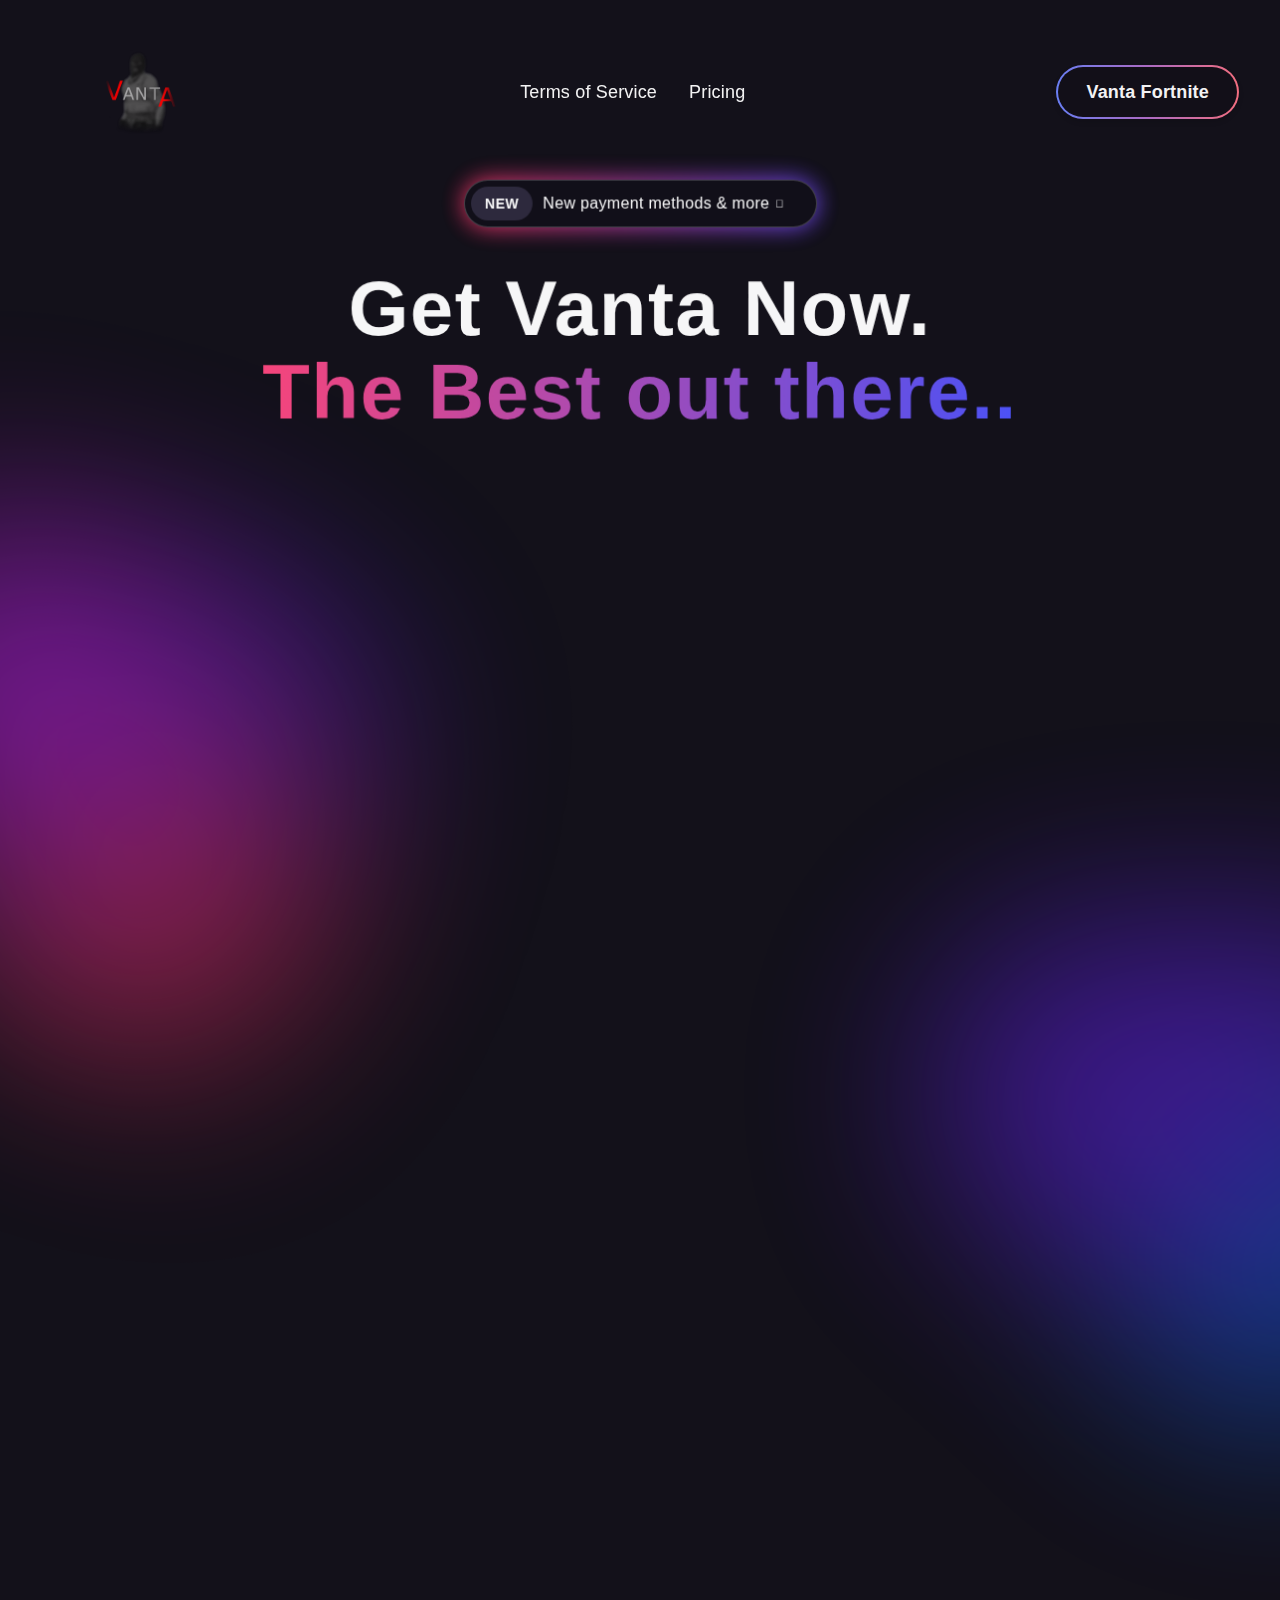
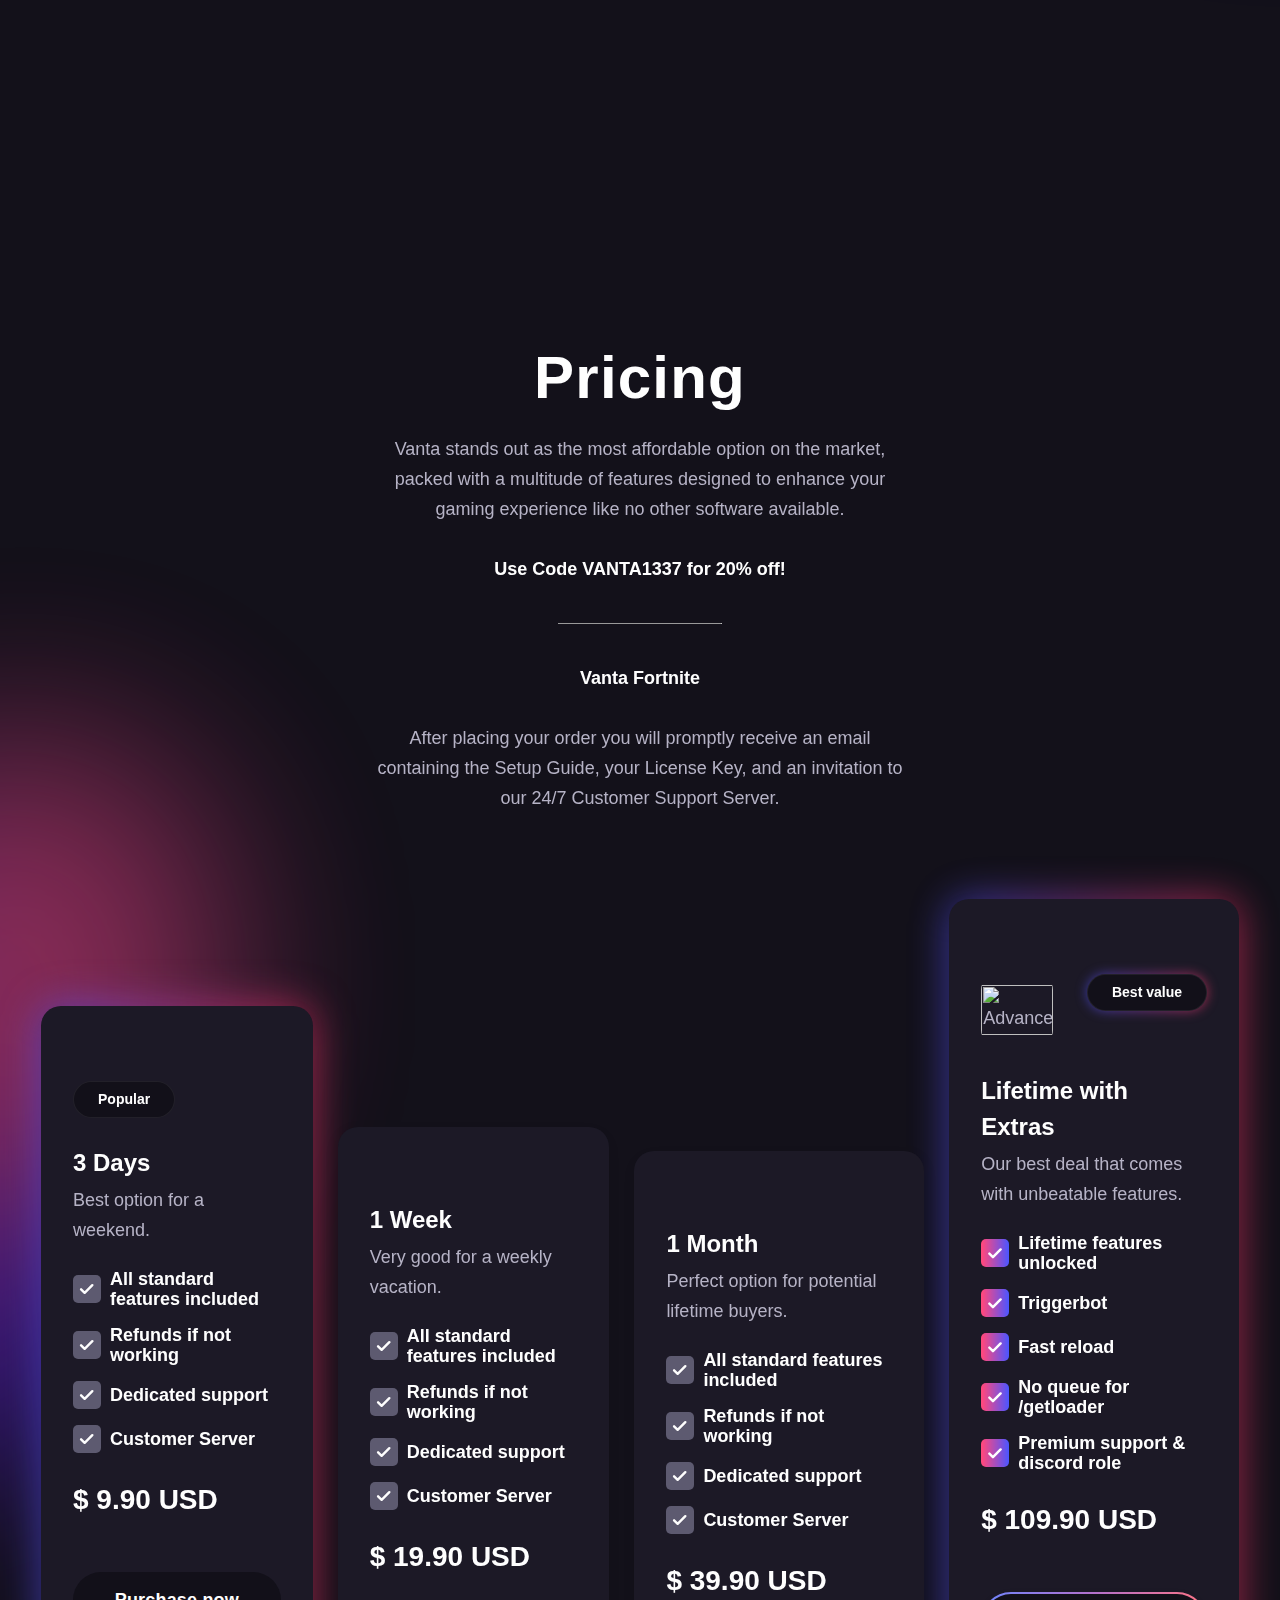
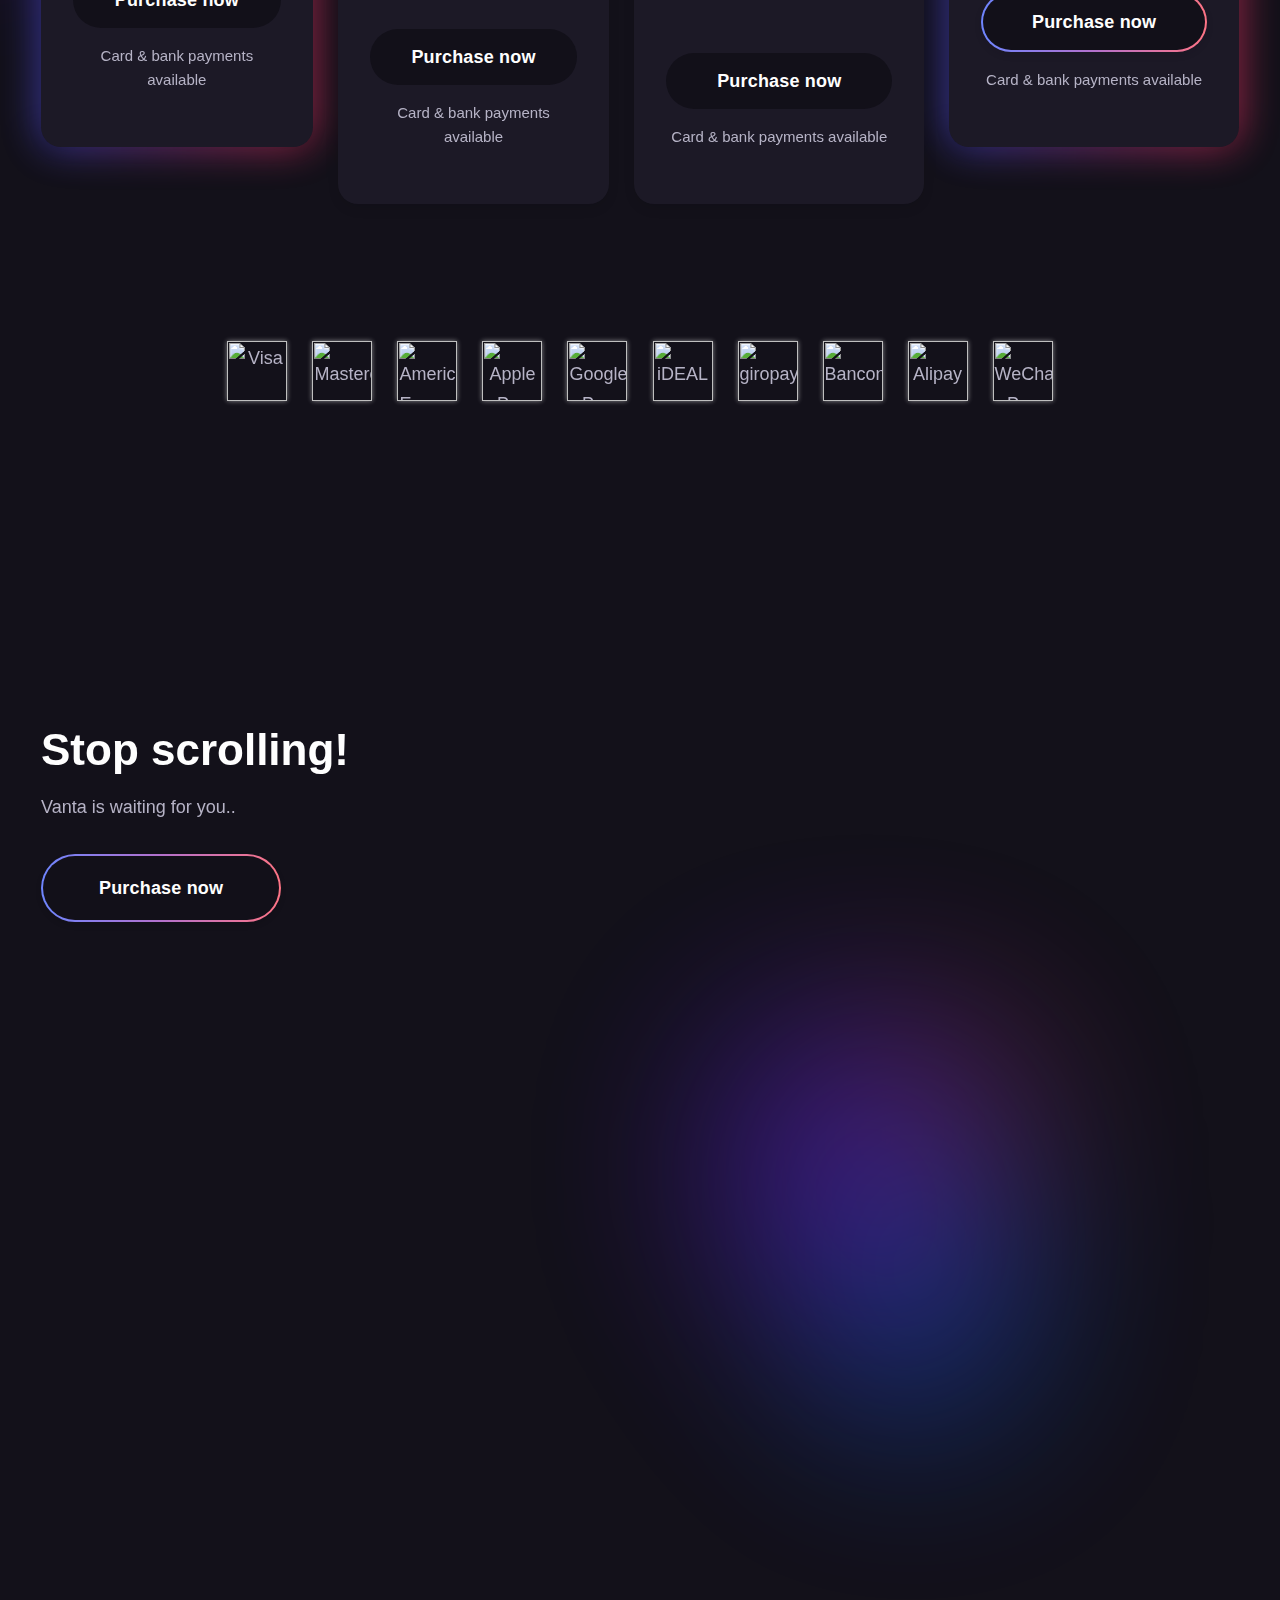
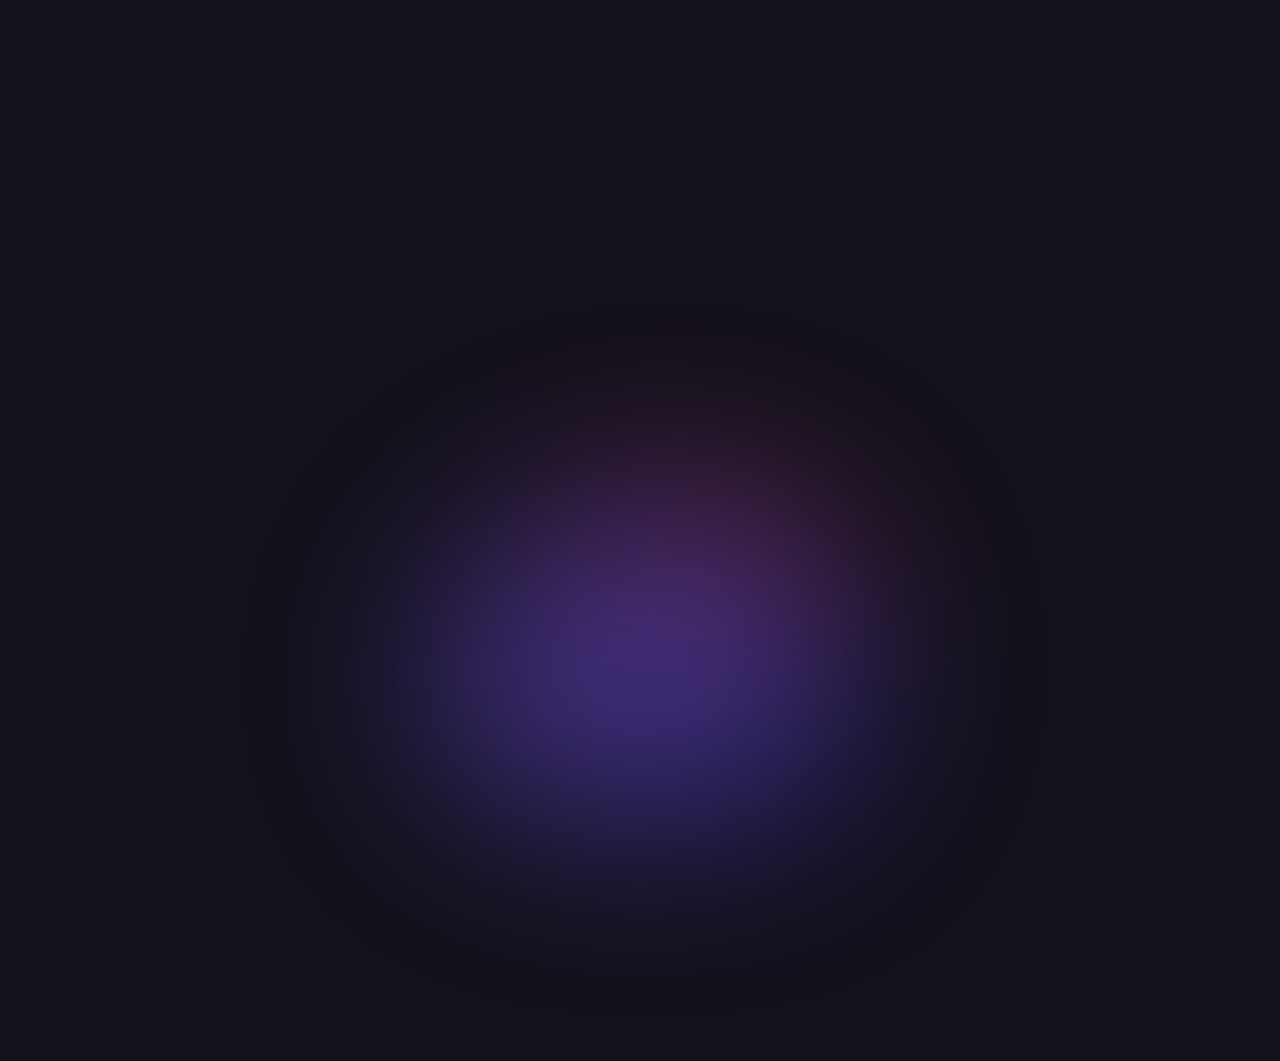
==== commit 6efe50b6: "Update index.html" ====
--- a/index.html
+++ b/index.html
@@ -89,9 +89,9 @@
             <div class="header-wrapper">
                <div class="split-content header-right"><a href="index.html" aria-current="page" class="brand w-nav-brand w--current"><img src="files/VantaLogo.png" alt="Dark X Webflow Template - Logo" class="header-logo"></a></div>
                
-               <div class="split-content header-center"><nav role="navigation" class="nav-menu w-nav-menu" style=""><ul role="list" class="header-navigation w-list-unstyled"><li class="nav-item-wrapper"><a href="legal.html" class="nav-link">Terms of Service</a></li><li class="nav-item-wrapper"><a href="pricing.html" class="nav-link">Pricing</a></li><li class="nav-item-wrapper mobile"><a href="/contact" class="nav-link sign-in mobile">Sign in</a></li><li class="nav-item-wrapper mobile-button"><div class="button-primary-gradient header-button mobile-button"><a href="pricing.html" class="button-primary small-v2 mobile-button w-button">Get started</a></div></li></ul></nav></div><div class="split-content header-left">
+               <div class="split-content header-center"><nav role="navigation" class="nav-menu w-nav-menu" style=""><ul role="list" class="header-navigation w-list-unstyled"><li class="nav-item-wrapper"><a href="legal.html" class="nav-link">Terms of Service</a></li><li class="nav-item-wrapper"><a href="#pricing-section" class="nav-link">Pricing</a></li><li class="nav-item-wrapper mobile"><a href="/contact" class="nav-link sign-in mobile">Sign in</a></li><li class="nav-item-wrapper mobile-button"><div class="button-primary-gradient header-button mobile-button"><a href="#pricing-section" class="button-primary small-v2 mobile-button w-button">Get started</a></div></li></ul></nav></div><div class="split-content header-left">
                   
-                  <div class="button-primary-gradient header-button"><a href="pricing-section" class="button-primary small-v2 w-button" style="transform: translate3d(0px, 0px, 0px) scale3d(1, 1, 1.01) rotateX(0deg) rotateY(0deg) rotateZ(0deg) skew(0deg, 0deg); transform-style: preserve-3d;">Vanta Fortnite</a></div>
+                  <div class="button-primary-gradient header-button"><a href="#pricing-section" class="button-primary small-v2 w-button" style="transform: translate3d(0px, 0px, 0px) scale3d(1, 1, 1.01) rotateX(0deg) rotateY(0deg) rotateZ(0deg) skew(0deg, 0deg); transform-style: preserve-3d;">Vanta Fortnite</a></div>
                   <div class="menu-button w-nav-button" style="-webkit-user-select: text;" aria-label="menu" role="button" tabindex="0" aria-controls="w-nav-overlay-0" aria-haspopup="menu" aria-expanded="false">
                      <div class="header-menu-button-icon-wrapper">
                         <div class="icon-wrapper">
@@ -110,7 +110,7 @@
          <div class="container-medium-940px home-hero">
             <div data-w-id="448f5ead-3667-0bad-b1a4-a6038870800b" style="transform: translate3d(0px, 0%, 0px) scale3d(1, 1, 1) rotateX(0deg) rotateY(0deg) rotateZ(0deg) skew(0deg, 0deg); transform-style: preserve-3d; opacity: 1;" class="home-hero-featured-message-wrapper">
                <div class="home-hero-featured-message-content">
-                  <a data-w-id="5747d66c-b4ac-690f-6026-662ab3648be2" href="pricing.html" class="home-hero-featured-message-link w-inline-block">
+                  <a data-w-id="5747d66c-b4ac-690f-6026-662ab3648be2" href="#pricing-section" class="home-hero-featured-message-link w-inline-block">
                      <div class="home-hero-featured-message-tag">New</div>
                      <div class="home-hero-featured-message-text">New payment methods &amp; more</div>
                      <div class="home-hero-featured-message-icon" style=""></div>
@@ -382,7 +382,7 @@
                <div class="split-content home-steps-left">
                   <h2>Stop scrolling!</h2>
                   <p class="paragraph home-steps"><span class="text-no-wrap">Vanta is waiting for you..</span></p>
-                  <div class="button-primary-gradient"><a href="pricing.html" class="button-primary w-button" style="">Purchase now</a></div>
+                  <div class="button-primary-gradient"><a href="#pricing-section" class="button-primary w-button" style="">Purchase now</a></div>
                </div>
                <div class="split-content home-steps-right">
                   <div class="w-layout-grid home-steps-grid">
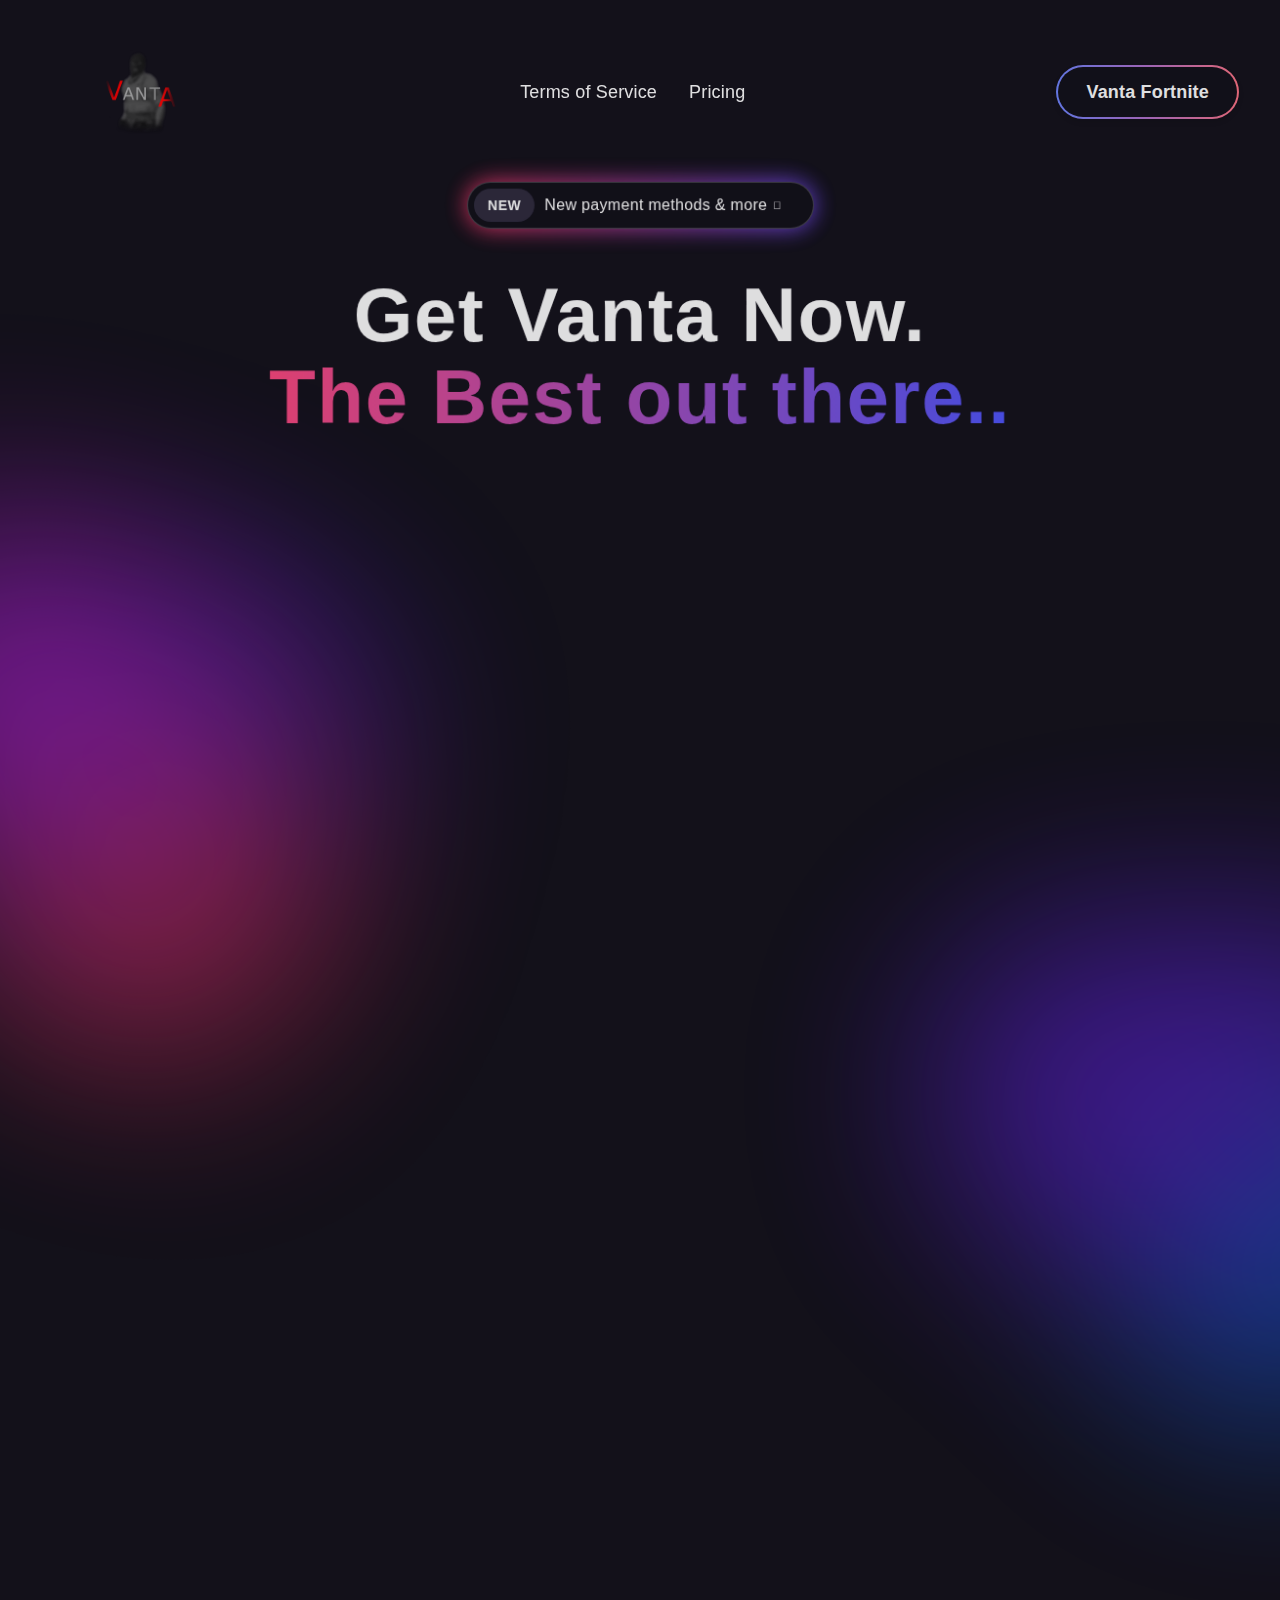
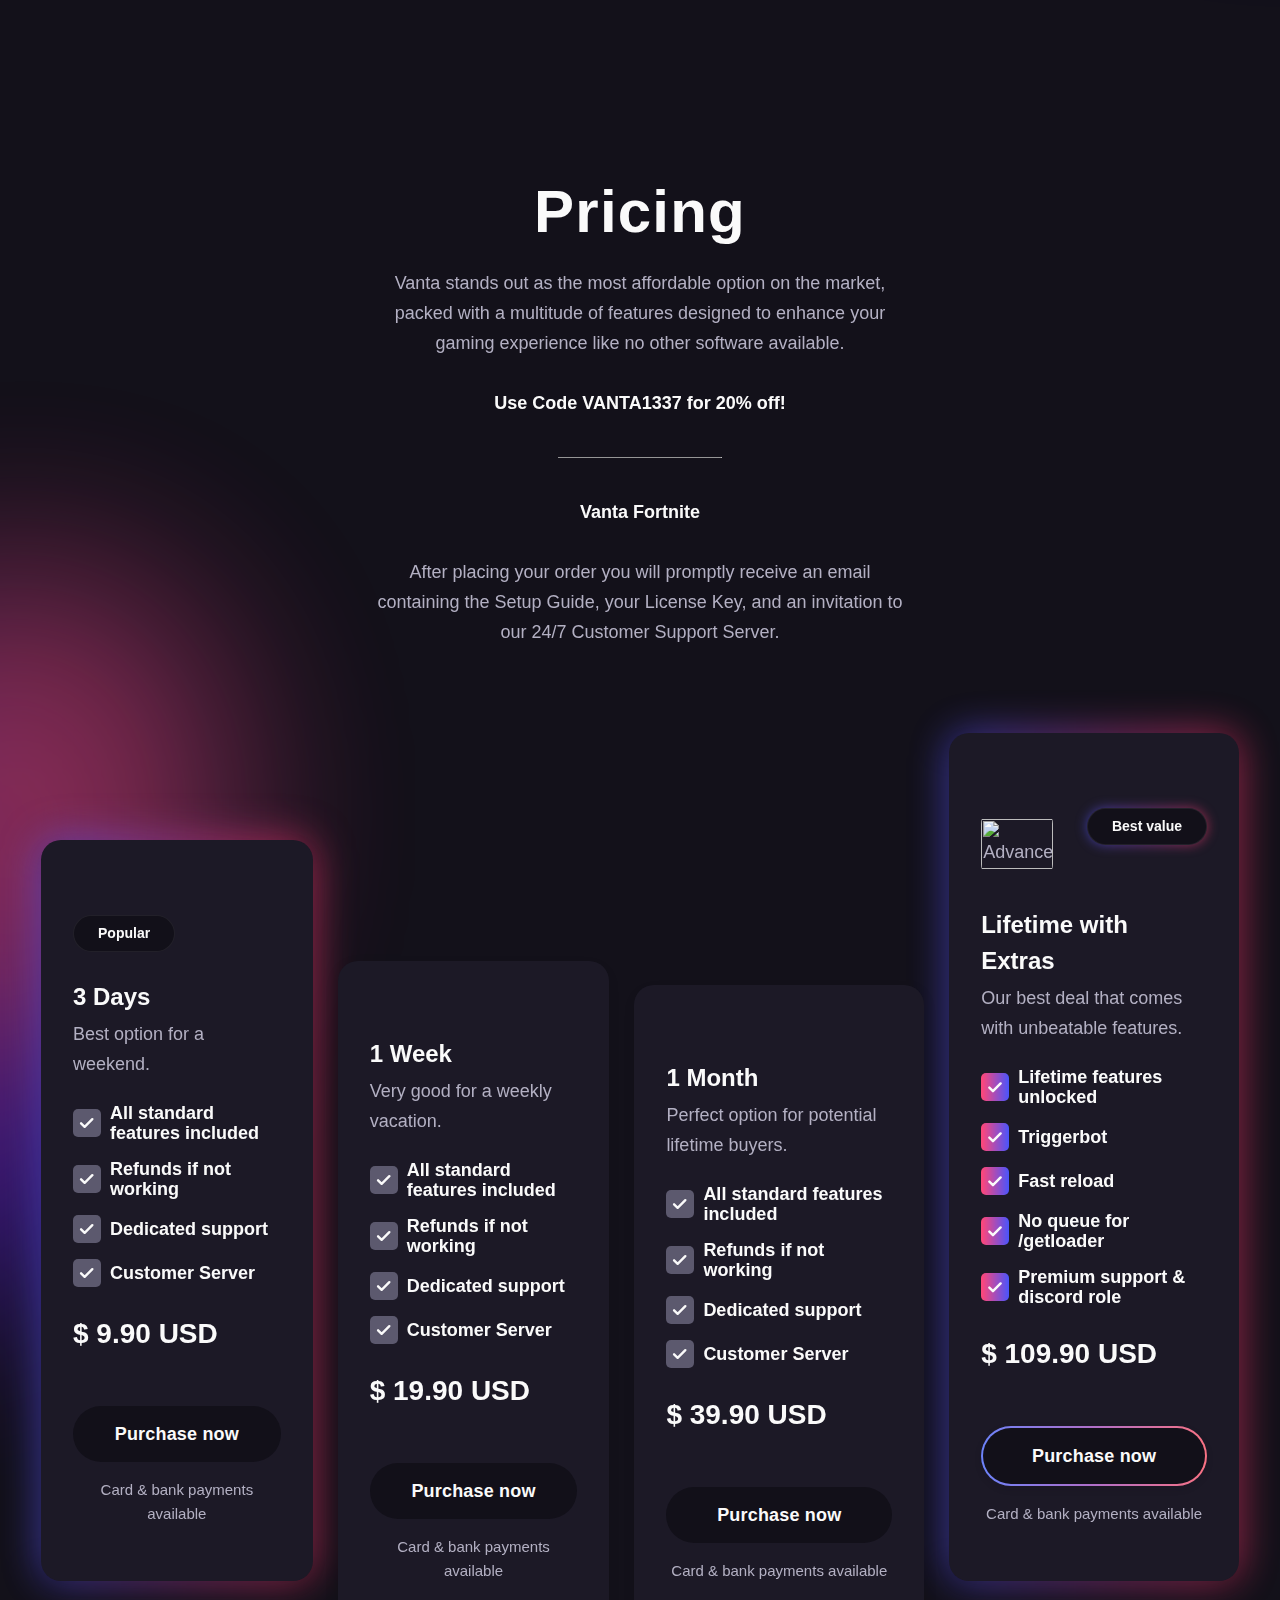
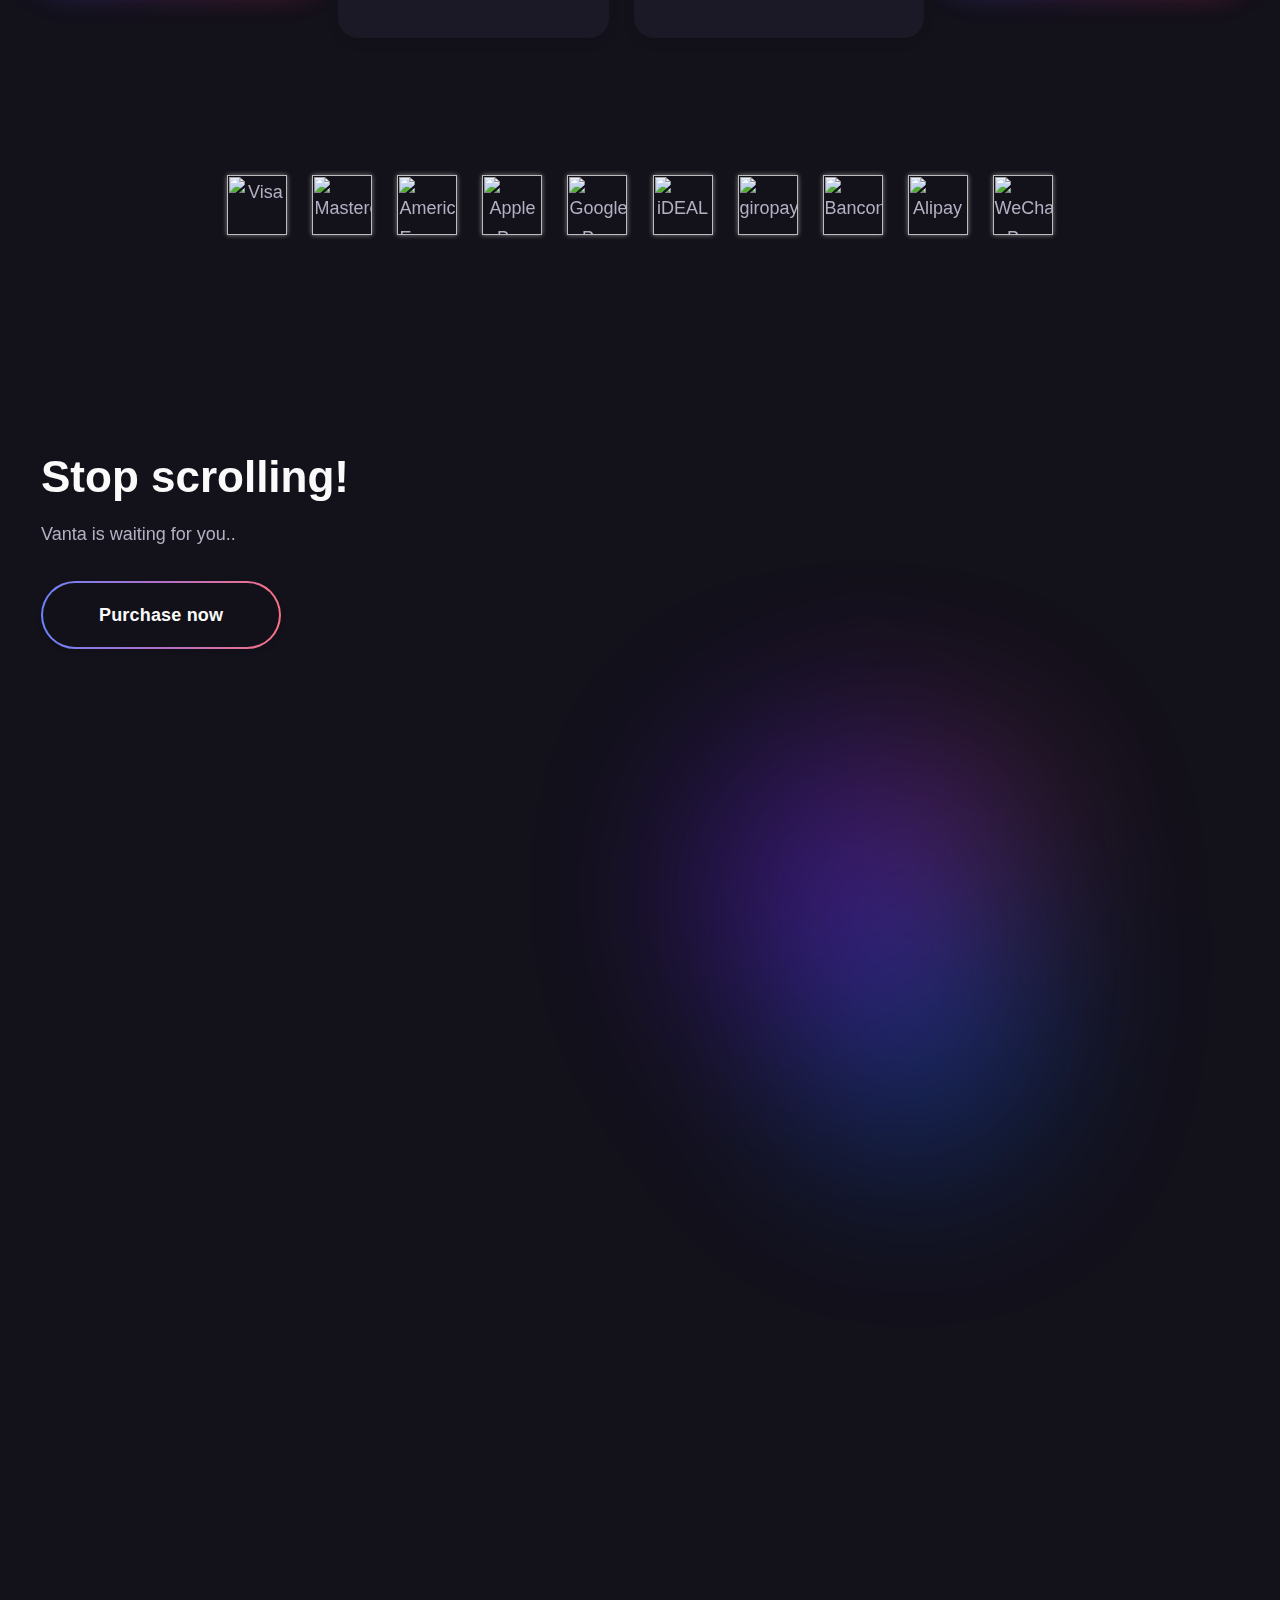
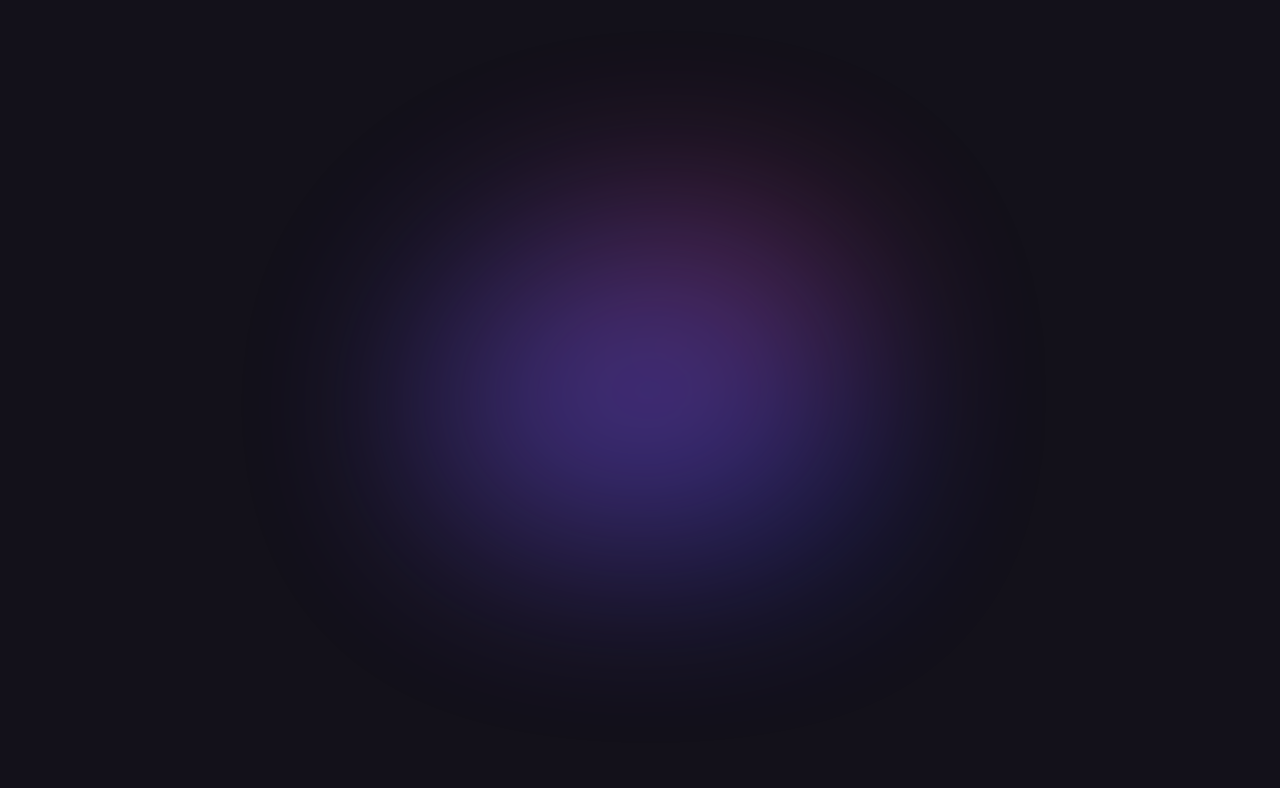
==== commit 8b5ab741: "Update index.html" ====
--- a/index.html
+++ b/index.html
@@ -1,4 +1,4 @@
-<html data-wf-domain="darktemplate.webflow.io" data-wf-page="61113c4e9f23df42e2554109" data-wf-site="61113c4e9f23df1e7f554117" data-wf-status="1" lang="en" class="w-mod-js w-mod-ix wf-dmsans-n4-active wf-dmsans-n5-active wf-dmsans-n7-active wf-active w-mod-js w-mod-js w-mod-js w-mod-js w-mod-js w-mod-js w-mod-js w-mod-js w-mod-js w-mod-js w-mod-js w-mod-js w-mod-js w-mod-touch w-mod-js w-mod-js"><script type="text/javascript" id="custom-useragent-string-page-script"></script><head><style>.wf-force-outline-none[tabindex="-1"]:focus{outline:none;}</style><style>
+<html data-wf-domain="darktemplate.webflow.io" data-wf-page="61113c4e9f23df42e2554109" data-wf-site="61113c4e9f23df1e7f554117" data-wf-status="1" lang="en" class="w-mod-js w-mod-ix wf-dmsans-n4-active wf-dmsans-n5-active wf-dmsans-n7-active wf-active w-mod-js w-mod-js w-mod-js w-mod-js w-mod-js w-mod-js w-mod-js w-mod-js w-mod-js w-mod-js w-mod-js w-mod-js w-mod-js w-mod-touch w-mod-js w-mod-js w-mod-js"><script type="text/javascript" id="custom-useragent-string-page-script"></script><head><style>.wf-force-outline-none[tabindex="-1"]:focus{outline:none;}</style><script type="text/javascript" id="custom-useragent-string-page-script"></script><style>.wf-force-outline-none[tabindex="-1"]:focus{outline:none;}</style><style>
     /* Center the images container and ensure a consistent layout */
     .payment-logos {
         text-align: center;
@@ -72,7 +72,7 @@
    <link href="https://fonts.gstatic.com/" rel="preconnect" crossorigin="anonymous">
    <script src="./files/webfont.js.Download" type="text/javascript"></script>
    <link rel="stylesheet" href="./files/css" media="all">
-   <link rel="stylesheet" href="http://fonts.googleapis.com/css?family=DM+Sans:regular,500,700" media="all"><link rel="stylesheet" href="http://fonts.googleapis.com/css?family=DM+Sans:regular,500,700" media="all"><link rel="stylesheet" href="http://fonts.googleapis.com/css?family=DM+Sans:regular,500,700" media="all"><link rel="stylesheet" href="http://fonts.googleapis.com/css?family=DM+Sans:regular,500,700" media="all"><link rel="stylesheet" href="http://fonts.googleapis.com/css?family=DM+Sans:regular,500,700" media="all"><link rel="stylesheet" href="https://fonts.googleapis.com/css?family=DM+Sans:regular,500,700" media="all"><link rel="stylesheet" href="https://fonts.googleapis.com/css?family=DM+Sans:regular,500,700" media="all"><link rel="stylesheet" href="https://fonts.googleapis.com/css?family=DM+Sans:regular,500,700" media="all"><link rel="stylesheet" href="https://fonts.googleapis.com/css?family=DM+Sans:regular,500,700" media="all"><link rel="stylesheet" href="https://fonts.googleapis.com/css?family=DM+Sans:regular,500,700" media="all"><link rel="stylesheet" href="https://fonts.googleapis.com/css?family=DM+Sans:regular,500,700" media="all"><link rel="stylesheet" href="https://fonts.googleapis.com/css?family=DM+Sans:regular,500,700" media="all"><link rel="stylesheet" href="https://fonts.googleapis.com/css?family=DM+Sans:regular,500,700" media="all"><link rel="stylesheet" href="https://fonts.googleapis.com/css?family=DM+Sans:regular,500,700" media="all"><link rel="stylesheet" href="https://fonts.googleapis.com/css?family=DM+Sans:regular,500,700" media="all"><script type="text/javascript">WebFont.load({  google: {    families: ["DM Sans:regular,500,700"]  }});</script><script type="text/javascript">!function(o,c){var n=c.documentElement,t=" w-mod-";n.className+=t+"js",("ontouchstart"in o||o.DocumentTouch&&c instanceof DocumentTouch)&&(n.className+=t+"touch")}(window,document);</script>
+   <link rel="stylesheet" href="http://fonts.googleapis.com/css?family=DM+Sans:regular,500,700" media="all"><link rel="stylesheet" href="http://fonts.googleapis.com/css?family=DM+Sans:regular,500,700" media="all"><link rel="stylesheet" href="http://fonts.googleapis.com/css?family=DM+Sans:regular,500,700" media="all"><link rel="stylesheet" href="http://fonts.googleapis.com/css?family=DM+Sans:regular,500,700" media="all"><link rel="stylesheet" href="http://fonts.googleapis.com/css?family=DM+Sans:regular,500,700" media="all"><link rel="stylesheet" href="https://fonts.googleapis.com/css?family=DM+Sans:regular,500,700" media="all"><link rel="stylesheet" href="https://fonts.googleapis.com/css?family=DM+Sans:regular,500,700" media="all"><link rel="stylesheet" href="https://fonts.googleapis.com/css?family=DM+Sans:regular,500,700" media="all"><link rel="stylesheet" href="https://fonts.googleapis.com/css?family=DM+Sans:regular,500,700" media="all"><link rel="stylesheet" href="https://fonts.googleapis.com/css?family=DM+Sans:regular,500,700" media="all"><link rel="stylesheet" href="https://fonts.googleapis.com/css?family=DM+Sans:regular,500,700" media="all"><link rel="stylesheet" href="https://fonts.googleapis.com/css?family=DM+Sans:regular,500,700" media="all"><link rel="stylesheet" href="https://fonts.googleapis.com/css?family=DM+Sans:regular,500,700" media="all"><link rel="stylesheet" href="https://fonts.googleapis.com/css?family=DM+Sans:regular,500,700" media="all"><link rel="stylesheet" href="https://fonts.googleapis.com/css?family=DM+Sans:regular,500,700" media="all"><link rel="stylesheet" href="https://fonts.googleapis.com/css?family=DM+Sans:regular,500,700" media="all"><script type="text/javascript">WebFont.load({  google: {    families: ["DM Sans:regular,500,700"]  }});</script><script type="text/javascript">!function(o,c){var n=c.documentElement,t=" w-mod-";n.className+=t+"js",("ontouchstart"in o||o.DocumentTouch&&c instanceof DocumentTouch)&&(n.className+=t+"touch")}(window,document);</script>
    <link href="https://assets-global.website-files.com/61113c4e9f23df1e7f554117/6116f90711c2b9ca891821ba_favicon-dark-template.svg" rel="shortcut icon" type="image/x-icon">
    <link href="https://assets-global.website-files.com/61113c4e9f23df1e7f554117/6116f90b9f355e69fa1dcd3a_webclip-dark-template.svg" rel="apple-touch-icon">
    <style>
@@ -105,7 +105,7 @@
             </div>
          </div>
          <div class="w-nav-overlay" data-wf-ignore="" id="w-nav-overlay-0"></div>
-      <div class="w-nav-overlay" data-wf-ignore="" id="w-nav-overlay-0"></div><div class="w-nav-overlay" data-wf-ignore="" id="w-nav-overlay-0"></div><div class="w-nav-overlay" data-wf-ignore="" id="w-nav-overlay-0"></div><div class="w-nav-overlay" data-wf-ignore="" id="w-nav-overlay-0"></div><div class="w-nav-overlay" data-wf-ignore="" id="w-nav-overlay-0"></div><div class="w-nav-overlay" data-wf-ignore="" id="w-nav-overlay-0"></div><div class="w-nav-overlay" data-wf-ignore="" id="w-nav-overlay-0"></div><div class="w-nav-overlay" data-wf-ignore="" id="w-nav-overlay-0"></div><div class="w-nav-overlay" data-wf-ignore="" id="w-nav-overlay-0"></div><div class="w-nav-overlay" data-wf-ignore="" id="w-nav-overlay-0"></div><div class="w-nav-overlay" data-wf-ignore="" id="w-nav-overlay-0"></div></div>
+      <div class="w-nav-overlay" data-wf-ignore="" id="w-nav-overlay-0"></div><div class="w-nav-overlay" data-wf-ignore="" id="w-nav-overlay-0"></div><div class="w-nav-overlay" data-wf-ignore="" id="w-nav-overlay-0"></div><div class="w-nav-overlay" data-wf-ignore="" id="w-nav-overlay-0"></div><div class="w-nav-overlay" data-wf-ignore="" id="w-nav-overlay-0"></div><div class="w-nav-overlay" data-wf-ignore="" id="w-nav-overlay-0"></div><div class="w-nav-overlay" data-wf-ignore="" id="w-nav-overlay-0"></div><div class="w-nav-overlay" data-wf-ignore="" id="w-nav-overlay-0"></div><div class="w-nav-overlay" data-wf-ignore="" id="w-nav-overlay-0"></div><div class="w-nav-overlay" data-wf-ignore="" id="w-nav-overlay-0"></div><div class="w-nav-overlay" data-wf-ignore="" id="w-nav-overlay-0"></div><div class="w-nav-overlay" data-wf-ignore="" id="w-nav-overlay-0"></div></div>
       <section class="section home-hero">
          <div class="container-medium-940px home-hero">
             <div data-w-id="448f5ead-3667-0bad-b1a4-a6038870800b" style="transform: translate3d(0px, 0%, 0px) scale3d(1, 1, 1) rotateX(0deg) rotateY(0deg) rotateZ(0deg) skew(0deg, 0deg); transform-style: preserve-3d; opacity: 1;" class="home-hero-featured-message-wrapper">
@@ -121,22 +121,22 @@
             <h1 data-w-id="abc7287a-ad94-a3ec-8716-36750d55fc4e" style="transform: translate3d(0px, 0%, 0px) scale3d(1, 1, 1) rotateX(0deg) rotateY(0deg) rotateZ(0deg) skew(0deg, 0deg); transform-style: preserve-3d; opacity: 1;" class="display-1 home-hero">Get Vanta Now. <br><span class="text-color-accent">The Best out there..</span></h1>
             <p data-w-id="749e645b-3b65-110f-471d-f6af6dfbc601" style="transform: translate3d(0px, 0px, 0px) scale3d(1, 1, 1) rotateX(0deg) rotateY(0deg) rotateZ(0deg) skew(0deg, 0deg); transform-style: preserve-3d; opacity: 1;" class="paragraph-large home-hero">With Vanta you get access to an innovative aim prediction technology that helps you shoot with incredible accuracy by anticipating enemy movements.</p>
             <div data-w-id="b1ff49e2-6272-bd33-f83d-82e4206a6d65" style="transform: translate3d(0px, 0px, 0px) scale3d(1, 1, 1) rotateX(0deg) rotateY(0deg) rotateZ(0deg) skew(0deg, 0deg); transform-style: preserve-3d; opacity: 1;" class="_2-buttons-wrapper">
-               <div class="button-primary-gradient _2-buttons"><a href="#pricing-section" class="button-primary w-button w--current" style="">Purchase now</a>
+               <div class="button-primary-gradient _2-buttons"><a href="#pricing-section" class="button-primary w-button" style="transform: translate3d(0px, 0px, 0px) scale3d(1, 1, 1.00993) rotateX(0deg) rotateY(0deg) rotateZ(0deg) skew(0deg, 0deg); transform-style: preserve-3d;">Purchase now</a>
 </div>
                
             </div>
          </div>
          <div class="container-default home-hero w-container">
-            <div data-w-id="1535d204-b8f5-78ad-1998-57322399a3bd" style="transform: translate3d(0px, 0px, 0px) scale3d(1, 1, 1) rotateX(0deg) rotateY(0deg) rotateZ(0deg) skew(0deg, 0deg); transform-style: preserve-3d; opacity: 1;" class="home-hero-images-wrapper"><iframe allow="autoplay; fullscreen" frameborder="0" style="width: 1024px; height: 576px; border-radius: 15px; box-shadow: 0 0 20px rgba(0,0,0,0.5);" src="https://www.youtube.com/embed/5TbWk-mvSEU?start=32&amp;autoplay=1&amp;vq=hd1080"></iframe><img src="https://vantacheats.cc/images/cashcup.png" loading="eager" alt="Investor App - Dark X Webflow Template" class="image home-hero-2" style="will-change: transform; transform: translate3d(0px, -23.1702px, 0px) scale3d(1, 1, 1) rotateX(0deg) rotateY(0deg) rotateZ(0deg) skew(0deg, 0deg); transform-style: preserve-3d;"><img src="https://vantacheats.cc/images/tournament_ingame.jpg" loading="eager" alt="Investor App - Dark X Webflow Template" class="image home-hero-3" style="will-change: transform; transform: translate3d(0px, -15.4468px, 0px) scale3d(1, 1, 1) rotateX(0deg) rotateY(0deg) rotateZ(0deg) skew(0deg, 0deg); transform-style: preserve-3d;"></div>
+            <div data-w-id="1535d204-b8f5-78ad-1998-57322399a3bd" style="transform: translate3d(0px, 0px, 0px) scale3d(1, 1, 1) rotateX(0deg) rotateY(0deg) rotateZ(0deg) skew(0deg, 0deg); transform-style: preserve-3d; opacity: 1;" class="home-hero-images-wrapper"><iframe allow="autoplay; fullscreen" frameborder="0" style="width: 1024px; height: 576px; border-radius: 15px; box-shadow: 0 0 20px rgba(0,0,0,0.5);" src="https://www.youtube.com/embed/5TbWk-mvSEU?start=32&amp;autoplay=1&amp;vq=hd1080"></iframe><img src="https://vantacheats.cc/images/cashcup.png" loading="eager" alt="Investor App - Dark X Webflow Template" class="image home-hero-2" style="will-change: transform; transform: translate3d(0px, 29.9856px, 0px) scale3d(1, 1, 1) rotateX(0deg) rotateY(0deg) rotateZ(0deg) skew(0deg, 0deg); transform-style: preserve-3d;"><img src="https://vantacheats.cc/images/tournament_ingame.jpg" loading="eager" alt="Investor App - Dark X Webflow Template" class="image home-hero-3" style="will-change: transform; transform: translate3d(0px, 19.9904px, 0px) scale3d(1, 1, 1) rotateX(0deg) rotateY(0deg) rotateZ(0deg) skew(0deg, 0deg); transform-style: preserve-3d;"></div>
             <div class="home-hero-companies-wrapper">
                
             </div>
-            <div data-w-id="a052a4bf-34f8-d790-1f5c-e2592094cb97" class="bg-gradient-blur-wrapper home-hero-1" style="transform: translate3d(0px, 0px, 0px) scale3d(1, 1, 1) rotateX(0deg) rotateY(0deg) rotateZ(341.316deg) skew(0deg, 0deg); transform-style: preserve-3d; will-change: transform;">
+            <div data-w-id="a052a4bf-34f8-d790-1f5c-e2592094cb97" class="bg-gradient-blur-wrapper home-hero-1" style="transform: translate3d(0px, 0px, 0px) scale3d(1, 1, 1) rotateX(0deg) rotateY(0deg) rotateZ(169.128deg) skew(0deg, 0deg); transform-style: preserve-3d; will-change: transform;">
                <div class="bg-gradient-blur-circle-3"></div>
                <div class="bg-gradient-blur-circle-2"></div>
                <div class="bg-gradient-blur-circle-1"></div>
             </div>
-            <div class="bg-gradient-blur-wrapper home-hero-2" style="transform: translate3d(0px, 0px, 0px) scale3d(1, 1, 1) rotateX(0deg) rotateY(0deg) rotateZ(341.316deg) skew(0deg, 0deg); transform-style: preserve-3d; will-change: transform;">
+            <div class="bg-gradient-blur-wrapper home-hero-2" style="transform: translate3d(0px, 0px, 0px) scale3d(1, 1, 1) rotateX(0deg) rotateY(0deg) rotateZ(170.244deg) skew(0deg, 0deg); transform-style: preserve-3d; will-change: transform;">
                <div class="bg-gradient-blur-circle-3"></div>
                <div class="bg-gradient-blur-circle-2 blue"></div>
                <div class="bg-gradient-blur-circle-1 purple"></div>
@@ -146,8 +146,7 @@
       
       
       
-      <section id="pricing-section" class="section pricing">
-  <!-- Pricing section content goes here -->
+        <!-- Pricing section content goes here -->
 
 <section class="section pricing">
         <div class="container-small-590px pricing">
@@ -296,7 +295,7 @@
                     <div class="space card-plan-item-popular w-condition-invisible"></div>
                  </div>
                  <div role="listitem" class="pricing-plan-item w-dyn-item">
-                    <div class="card-plan-item-popular-gradient-blur"></div>
+                    <div id="pricing-section" class="card-plan-item-popular-gradient-blur"></div>
                     <a href="https://winmax.saldiapay.ch/pay?tid=93121527" class="card plan-item w-inline-block">
                        <div class="card-plan-item-content">
                           <div class="card-plan-item-content-top">
@@ -338,7 +337,7 @@
                              <div class="card-plan-item-button-wrapper">
                                 <div class="button-secondary small plan w-condition-invisible" style="transform: translate3d(0px, 0px, 0px) scale3d(1, 1, 1) rotateX(0deg) rotateY(0deg) rotateZ(0deg) skew(0deg, 0deg); transform-style: preserve-3d; background-color: rgb(48, 44, 63); color: rgb(255, 255, 255);">Get started</div>
                                 <div class="button-primary-gradient full-width plan" style="transform: translate3d(0px, 0px, 0px) scale3d(1, 1, 1) rotateX(0deg) rotateY(0deg) rotateZ(0deg) skew(0deg, 0deg); transform-style: preserve-3d;">
-                                   <div class="button-primary small" style="transform: translate3d(0px, 0px, 0px) scale3d(1, 1, 1.00268) rotateX(0deg) rotateY(0deg) rotateZ(0deg) skew(0deg, 0deg); transform-style: preserve-3d;">Purchase now</div>
+                                   <div class="button-primary small" style="transform: translate3d(0px, 0px, 0px) scale3d(1, 1, 1) rotateX(0deg) rotateY(0deg) rotateZ(0deg) skew(0deg, 0deg); transform-style: preserve-3d;">Purchase now</div>
                                 </div>
                                 <div class="paragraph-small card-plan-item-content-bottom-small-print">Card &amp; bank payments available</div>
                              </div>
@@ -351,7 +350,7 @@
                  
               </div>
            </div>
-           <div class="bg-gradient-blur-wrapper pricing" style="transform: translate3d(0px, 0px, 0px) scale3d(1, 1, 1) rotateX(0deg) rotateY(0deg) rotateZ(0deg) skew(0deg, 0deg); transform-style: preserve-3d;">
+           <div class="bg-gradient-blur-wrapper pricing" style="transform: translate3d(0px, 0px, 0px) scale3d(1, 1, 1) rotateX(0deg) rotateY(0deg) rotateZ(189.972deg) skew(0deg, 0deg); transform-style: preserve-3d; will-change: transform;">
               <div class="bg-gradient-blur-circle-3 pink top"></div>
               <div class="bg-gradient-blur-circle-2 purple"></div>
               <div class="bg-gradient-blur-circle-1 purple"></div>
@@ -374,8 +373,6 @@
     <img src="https://raw.githubusercontent.com/datatrans/payment-logos/master/assets/apm/alipay.svg?sanitize=true" alt="Alipay">
     <img src="https://raw.githubusercontent.com/datatrans/payment-logos/master/assets/apm/wechat-pay.svg?sanitize=true" alt="WeChat Pay">
 </div>
-    
-</section>
 <section class="section home-steps">
          <div class="container-default w-container">
             <div class="home-steps-wrapper">
@@ -447,7 +444,7 @@
                         </div>
                         <div class="image-wrapper card-testimonial" aria-hidden="true"></div>
                      </div>
-                  </div><div aria-live="off" aria-atomic="true" class="w-slider-aria-label" data-wf-ignore=""></div><div aria-live="off" aria-atomic="true" class="w-slider-aria-label" data-wf-ignore="">Slide 1 of 2.</div><div aria-live="off" aria-atomic="true" class="w-slider-aria-label" data-wf-ignore="">Slide 2 of 2.</div><div aria-live="off" aria-atomic="true" class="w-slider-aria-label" data-wf-ignore=""></div><div aria-live="off" aria-atomic="true" class="w-slider-aria-label" data-wf-ignore="">Slide 2 of 2.</div><div aria-live="off" aria-atomic="true" class="w-slider-aria-label" data-wf-ignore=""></div><div aria-live="off" aria-atomic="true" class="w-slider-aria-label" data-wf-ignore=""></div><div aria-live="off" aria-atomic="true" class="w-slider-aria-label" data-wf-ignore=""></div><div aria-live="off" aria-atomic="true" class="w-slider-aria-label" data-wf-ignore=""></div><div aria-live="off" aria-atomic="true" class="w-slider-aria-label" data-wf-ignore=""></div><div aria-live="off" aria-atomic="true" class="w-slider-aria-label" data-wf-ignore=""></div><div aria-live="off" aria-atomic="true" class="w-slider-aria-label" data-wf-ignore=""></div></div>
+                  </div><div aria-live="off" aria-atomic="true" class="w-slider-aria-label" data-wf-ignore=""></div><div aria-live="off" aria-atomic="true" class="w-slider-aria-label" data-wf-ignore="">Slide 1 of 2.</div><div aria-live="off" aria-atomic="true" class="w-slider-aria-label" data-wf-ignore="">Slide 2 of 2.</div><div aria-live="off" aria-atomic="true" class="w-slider-aria-label" data-wf-ignore=""></div><div aria-live="off" aria-atomic="true" class="w-slider-aria-label" data-wf-ignore="">Slide 2 of 2.</div><div aria-live="off" aria-atomic="true" class="w-slider-aria-label" data-wf-ignore=""></div><div aria-live="off" aria-atomic="true" class="w-slider-aria-label" data-wf-ignore=""></div><div aria-live="off" aria-atomic="true" class="w-slider-aria-label" data-wf-ignore=""></div><div aria-live="off" aria-atomic="true" class="w-slider-aria-label" data-wf-ignore=""></div><div aria-live="off" aria-atomic="true" class="w-slider-aria-label" data-wf-ignore=""></div><div aria-live="off" aria-atomic="true" class="w-slider-aria-label" data-wf-ignore=""></div><div aria-live="off" aria-atomic="true" class="w-slider-aria-label" data-wf-ignore=""></div><div aria-live="off" aria-atomic="true" class="w-slider-aria-label" data-wf-ignore=""></div></div>
                <div class="testimonials-left-arrow w-slider-arrow-left" role="button" tabindex="0" aria-controls="w-slider-mask-0" aria-label="previous slide">
                   <div></div>
                </div>
@@ -480,4 +477,5 @@
 
 
 
+
 <a class="w-webflow-badge" href="https://webflow.com?utm_campaign=brandjs"><img src="https://d3e54v103j8qbb.cloudfront.net/img/webflow-badge-icon-d2.89e12c322e.svg" alt="" style="margin-right: 4px; width: 26px;"><img src="https://d3e54v103j8qbb.cloudfront.net/img/webflow-badge-text-d2.c82cec3b78.svg" alt="Made in Webflow"></a></body></html>
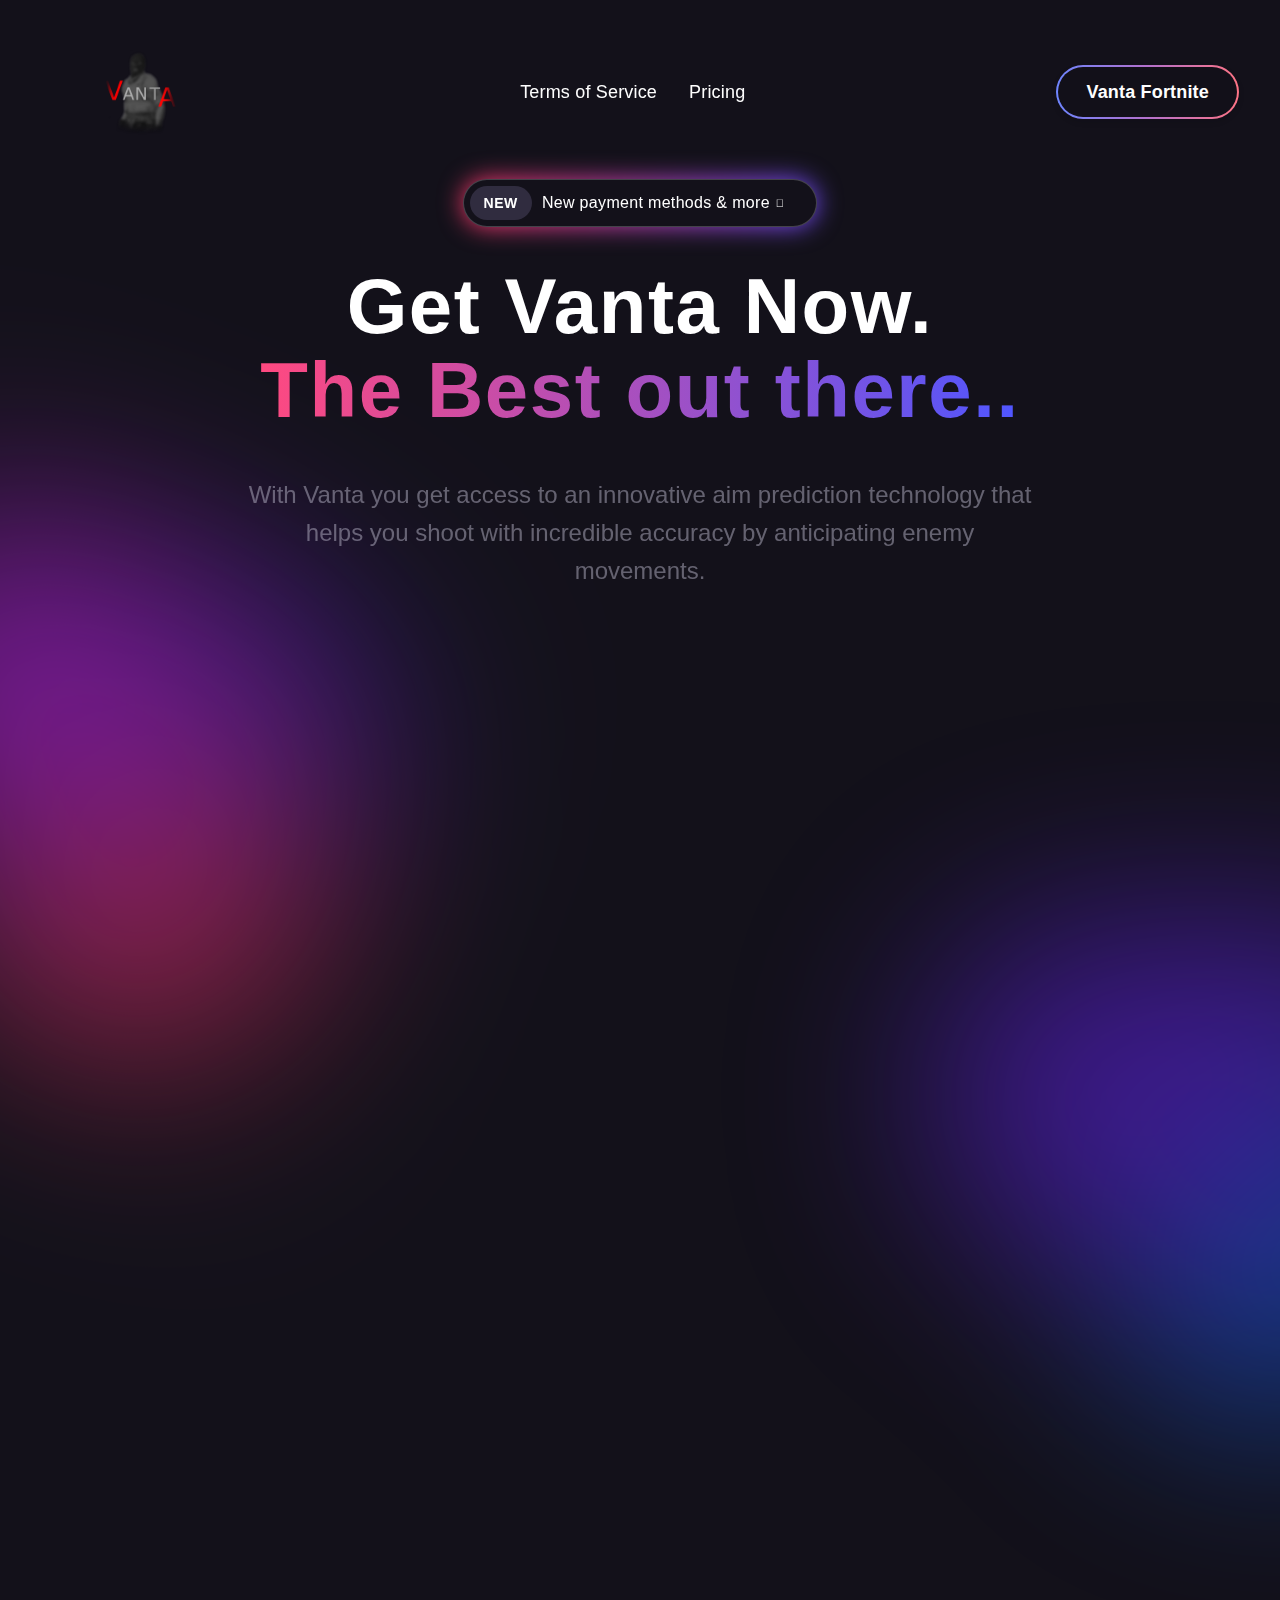
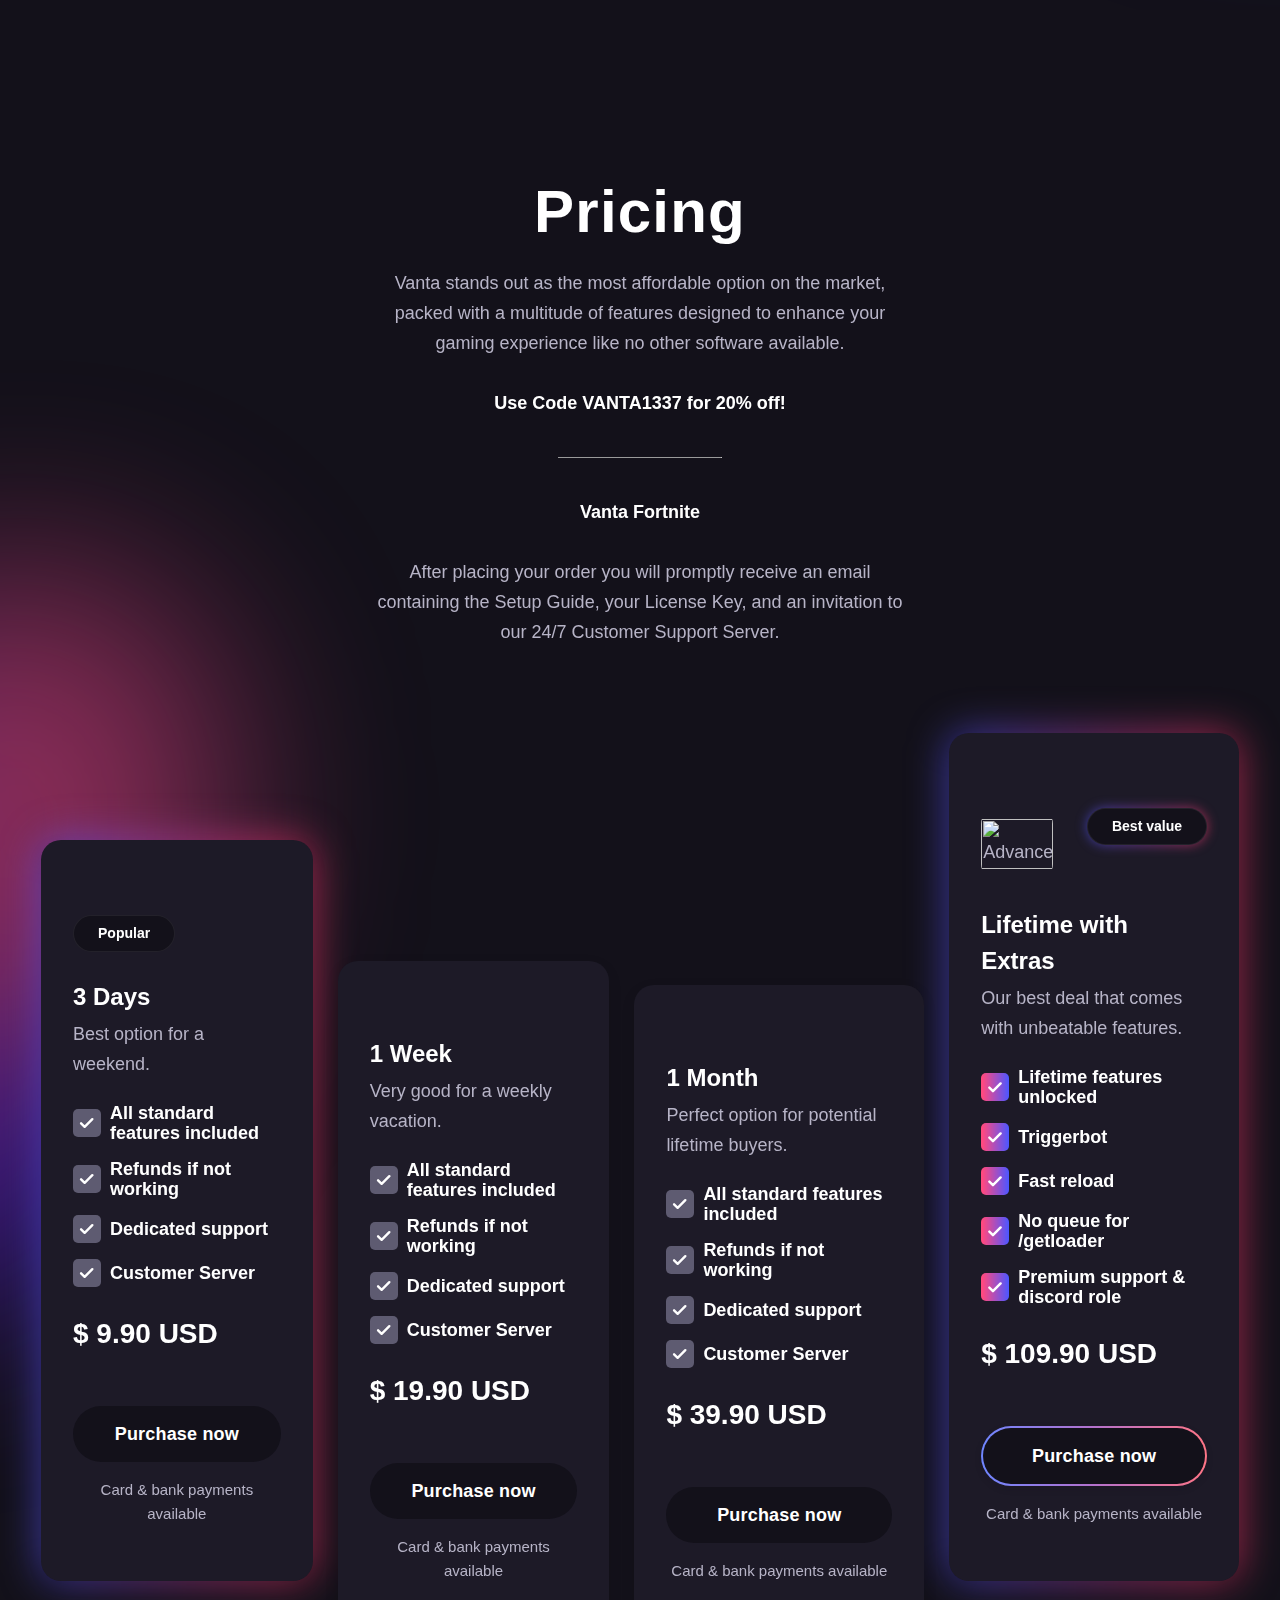
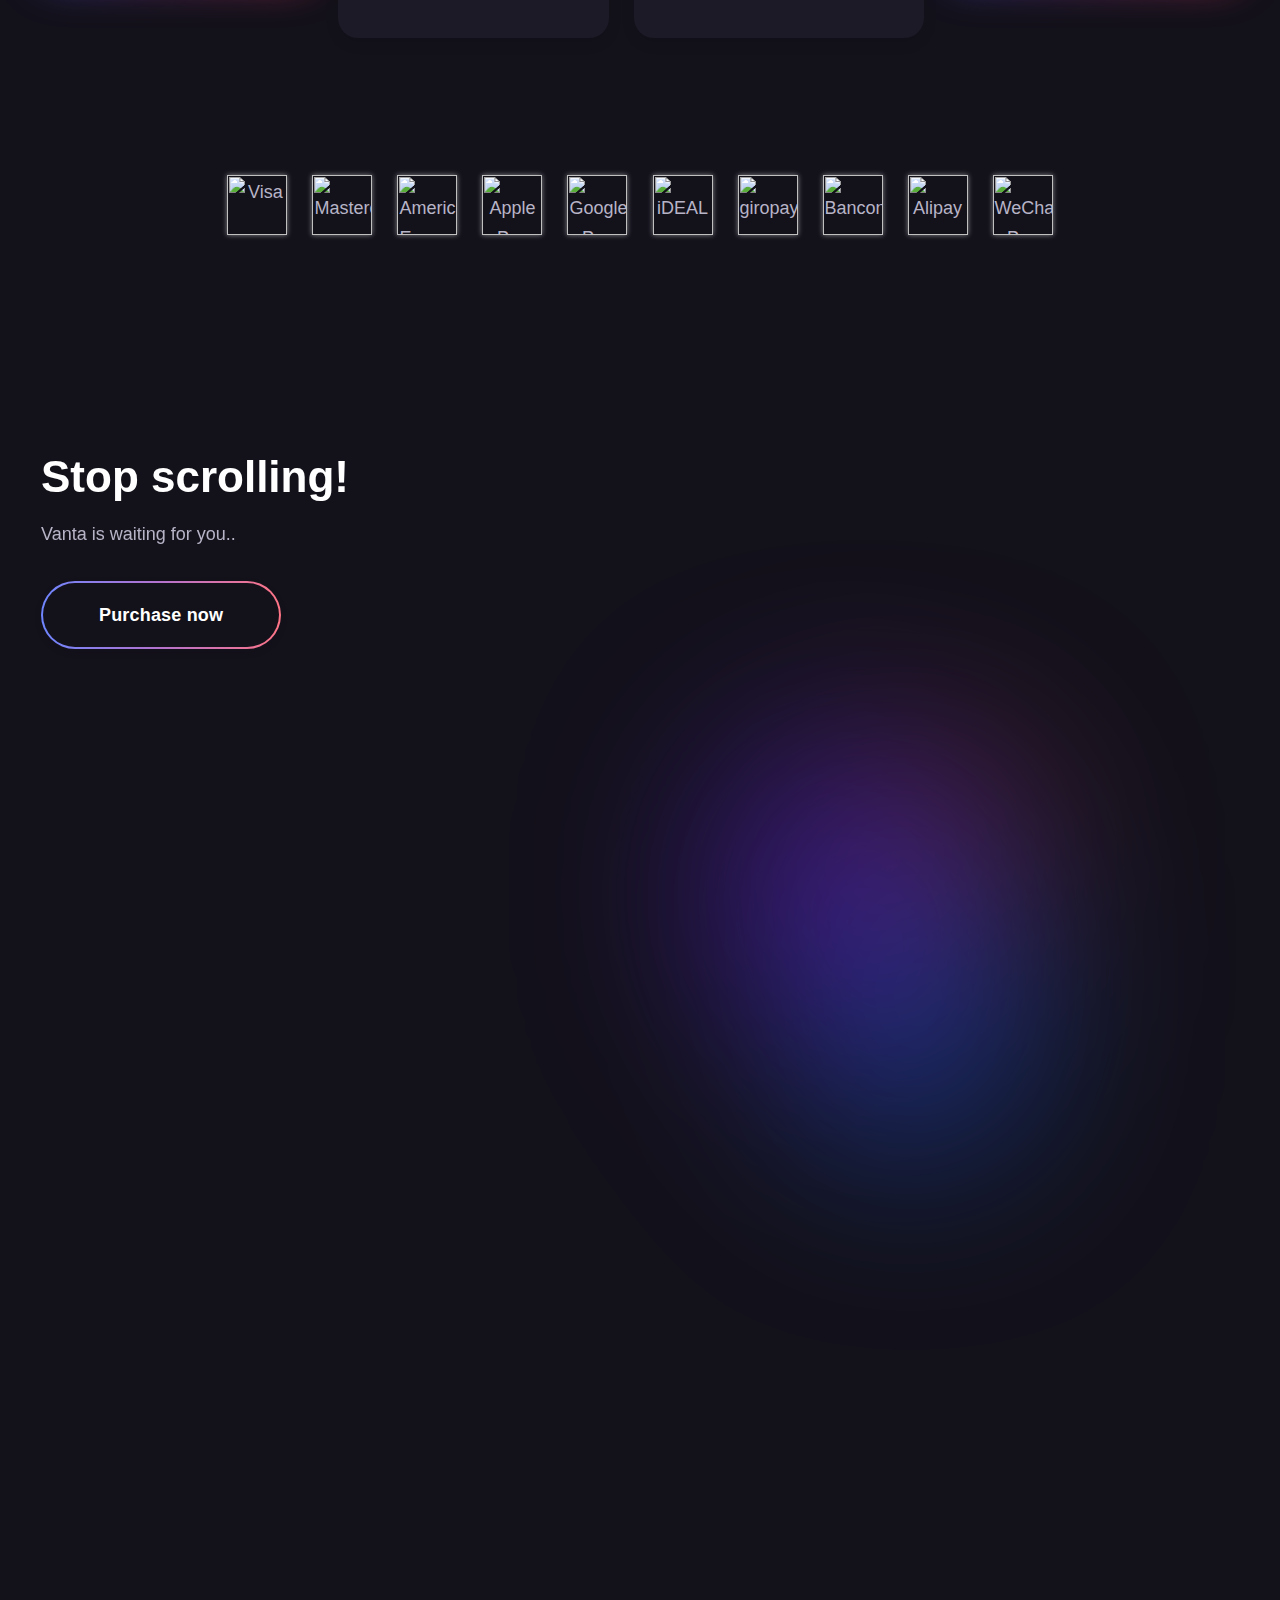
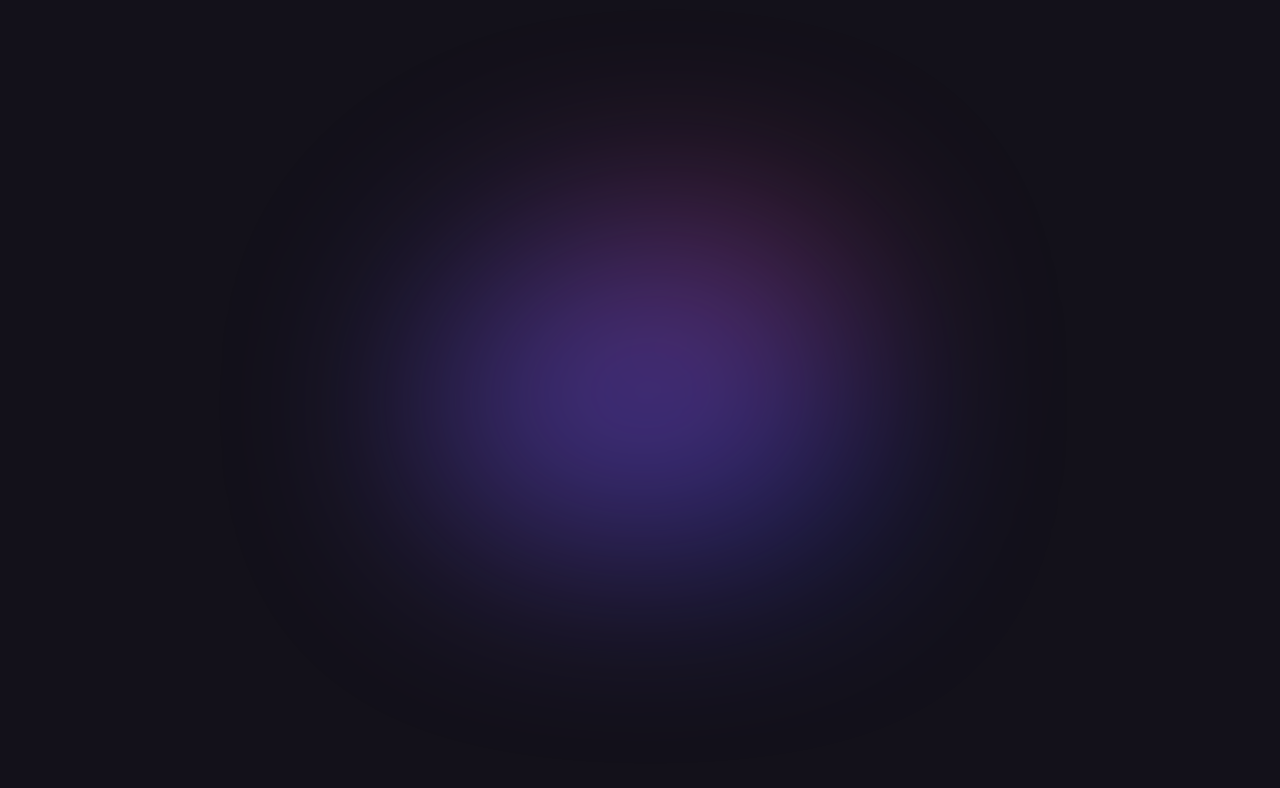
==== commit 60ec7ca4: "Update index.html" ====
--- a/index.html
+++ b/index.html
@@ -89,7 +89,7 @@
             <div class="header-wrapper">
                <div class="split-content header-right"><a href="index.html" aria-current="page" class="brand w-nav-brand w--current"><img src="files/VantaLogo.png" alt="Dark X Webflow Template - Logo" class="header-logo"></a></div>
                
-               <div class="split-content header-center"><nav role="navigation" class="nav-menu w-nav-menu" style=""><ul role="list" class="header-navigation w-list-unstyled"><li class="nav-item-wrapper"><a href="legal.html" class="nav-link">Terms of Service</a></li><li class="nav-item-wrapper"><a href="#pricing-section" class="nav-link">Pricing</a></li><li class="nav-item-wrapper mobile"><a href="/contact" class="nav-link sign-in mobile">Sign in</a></li><li class="nav-item-wrapper mobile-button"><div class="button-primary-gradient header-button mobile-button"><a href="#pricing-section" class="button-primary small-v2 mobile-button w-button">Get started</a></div></li></ul></nav></div><div class="split-content header-left">
+               <div class="split-content header-center"><nav role="navigation" class="nav-menu w-nav-menu" style=""><ul role="list" class="header-navigation w-list-unstyled"><li class="nav-item-wrapper"><a href="/terms" class="nav-link">Terms of Service</a></li><li class="nav-item-wrapper"><a href="#pricing-section" class="nav-link">Pricing</a></li><li class="nav-item-wrapper mobile"><a href="/contact" class="nav-link sign-in mobile">Sign in</a></li><li class="nav-item-wrapper mobile-button"><div class="button-primary-gradient header-button mobile-button"><a href="#pricing-section" class="button-primary small-v2 mobile-button w-button">Get started</a></div></li></ul></nav></div><div class="split-content header-left">
                   
                   <div class="button-primary-gradient header-button"><a href="#pricing-section" class="button-primary small-v2 w-button" style="transform: translate3d(0px, 0px, 0px) scale3d(1, 1, 1.01) rotateX(0deg) rotateY(0deg) rotateZ(0deg) skew(0deg, 0deg); transform-style: preserve-3d;">Vanta Fortnite</a></div>
                   <div class="menu-button w-nav-button" style="-webkit-user-select: text;" aria-label="menu" role="button" tabindex="0" aria-controls="w-nav-overlay-0" aria-haspopup="menu" aria-expanded="false">
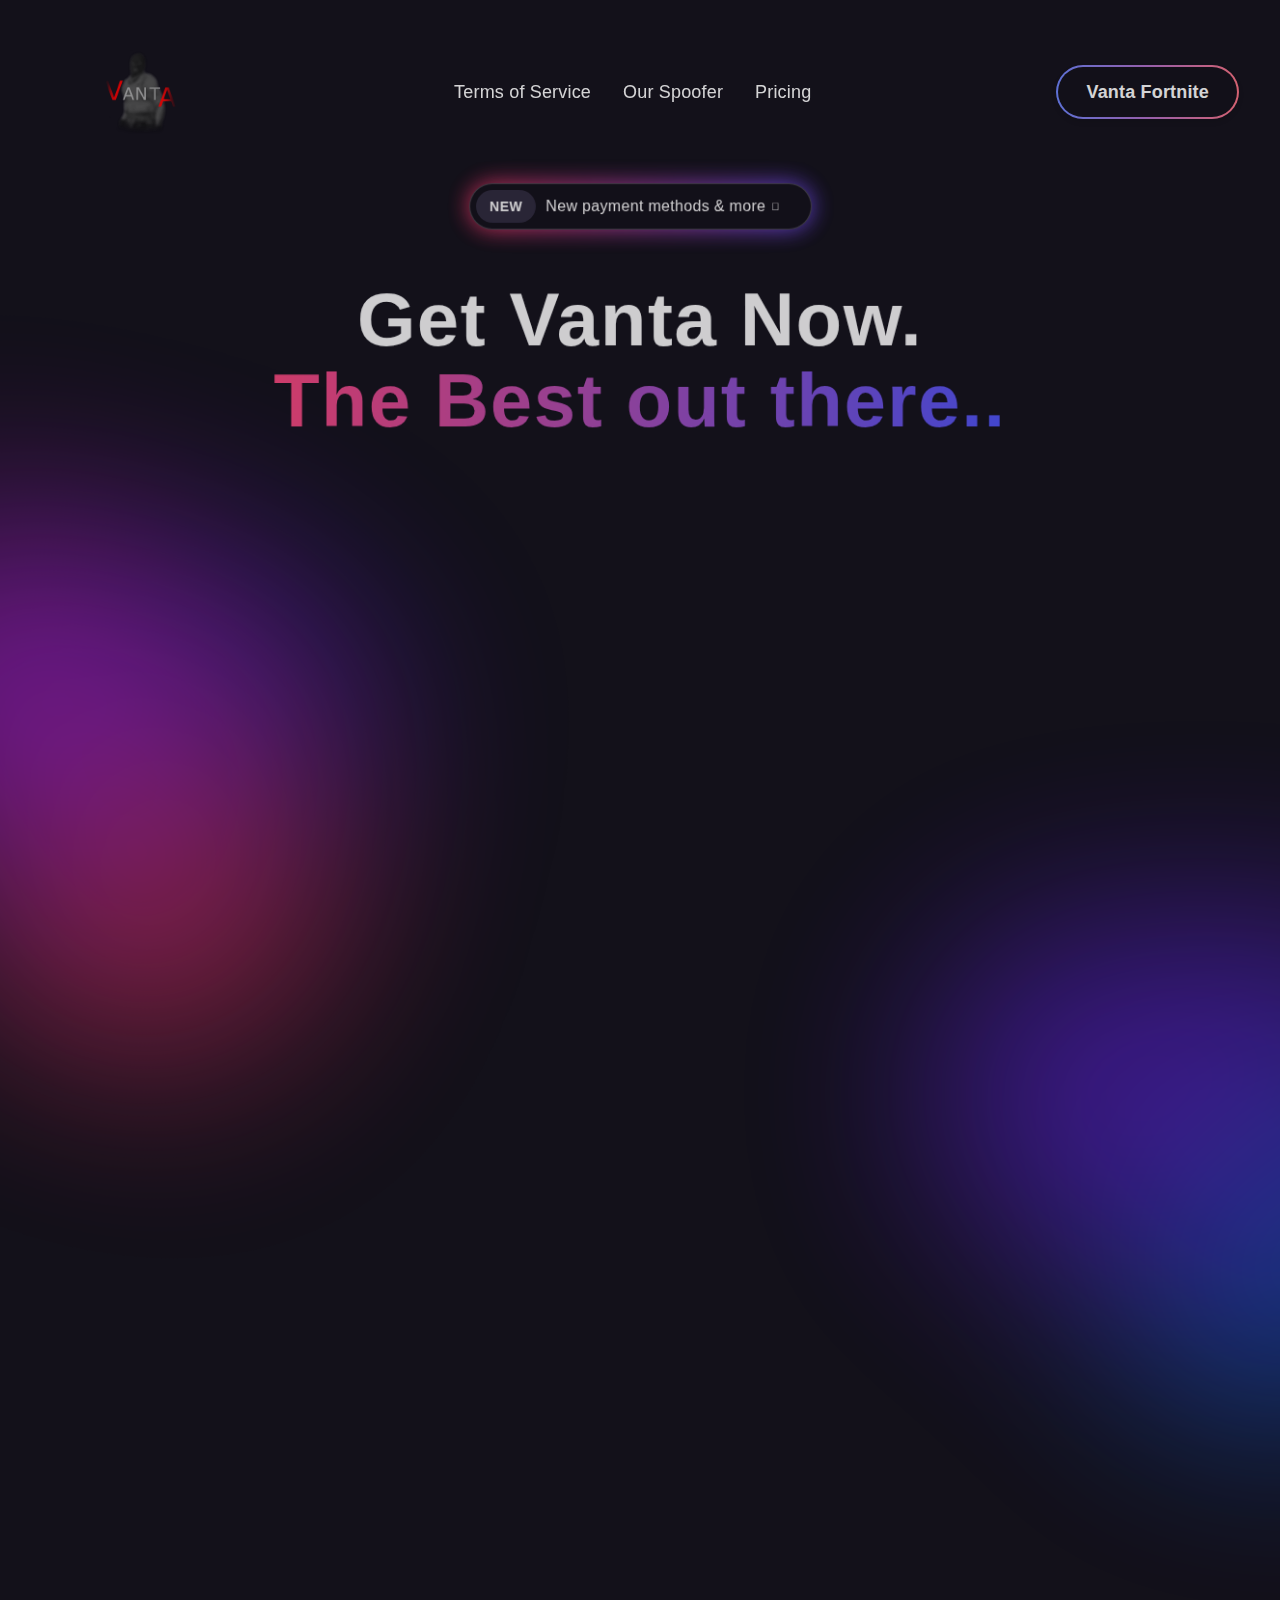
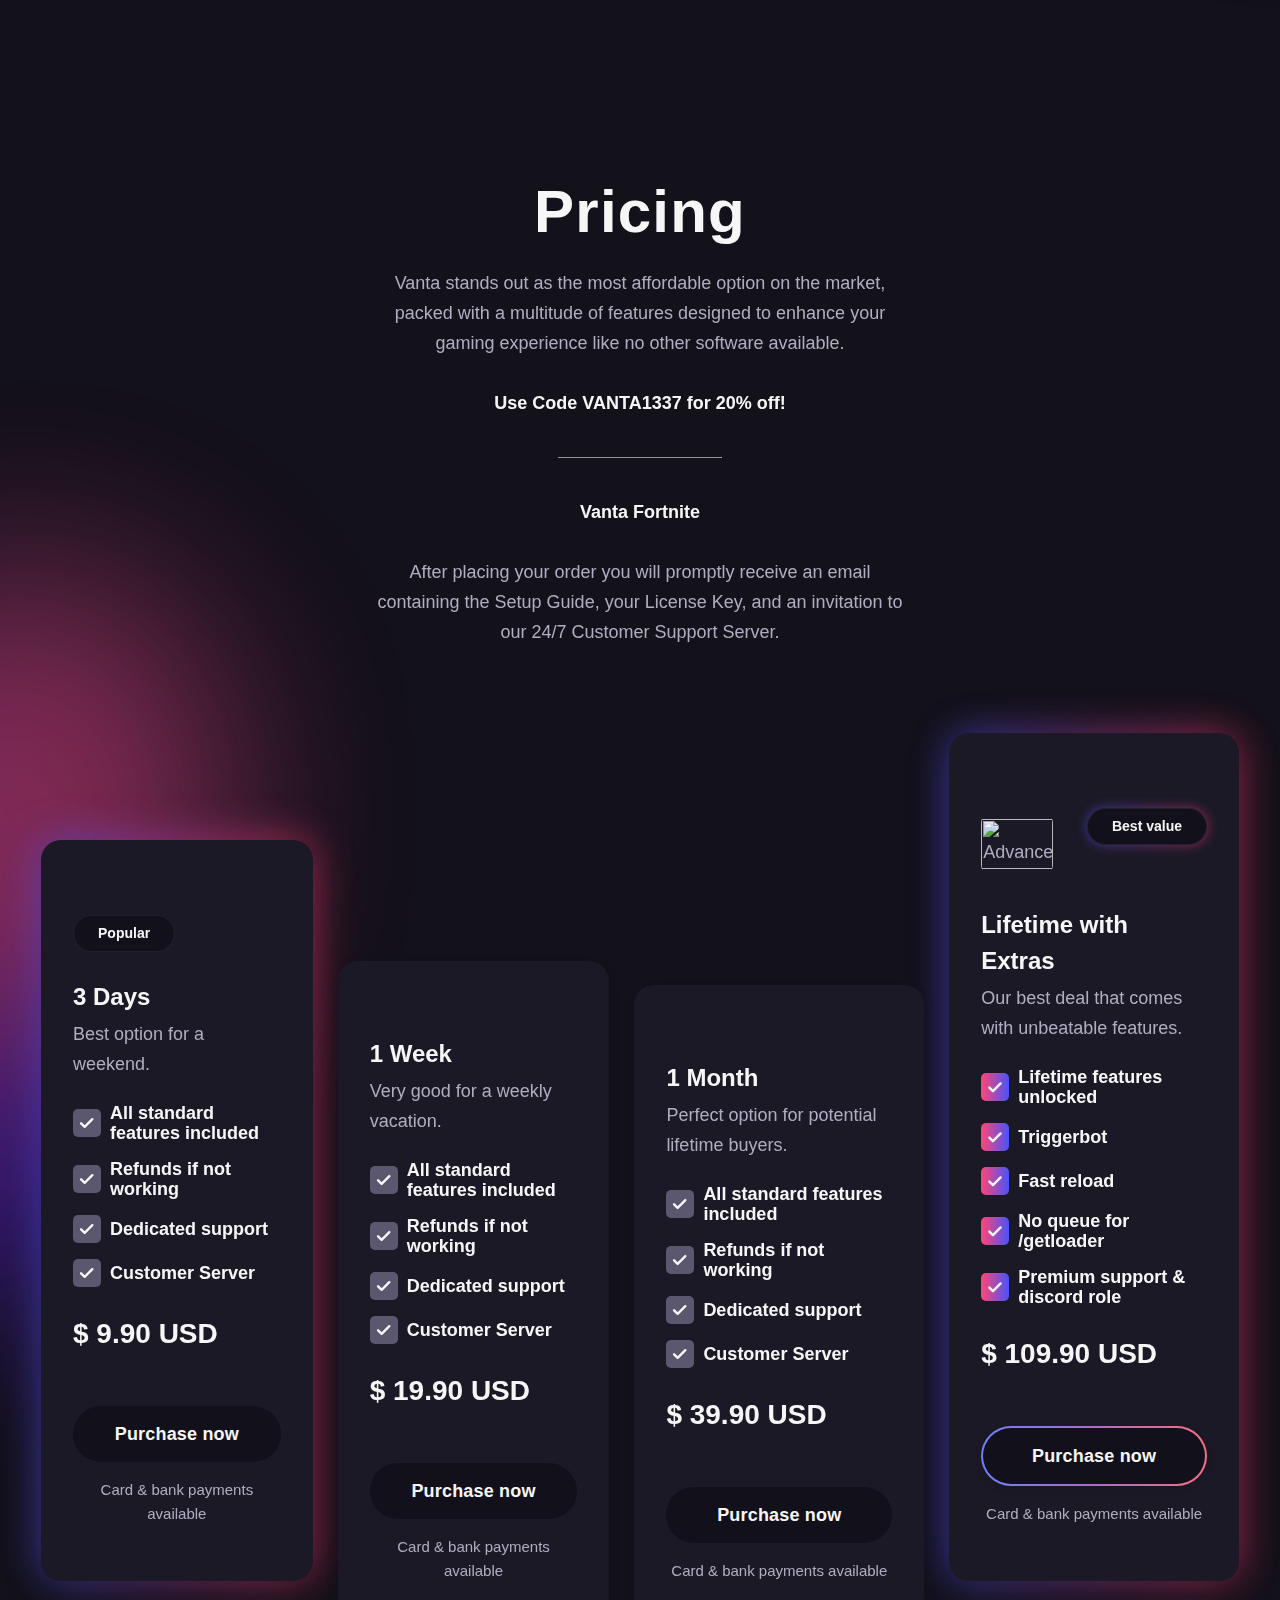
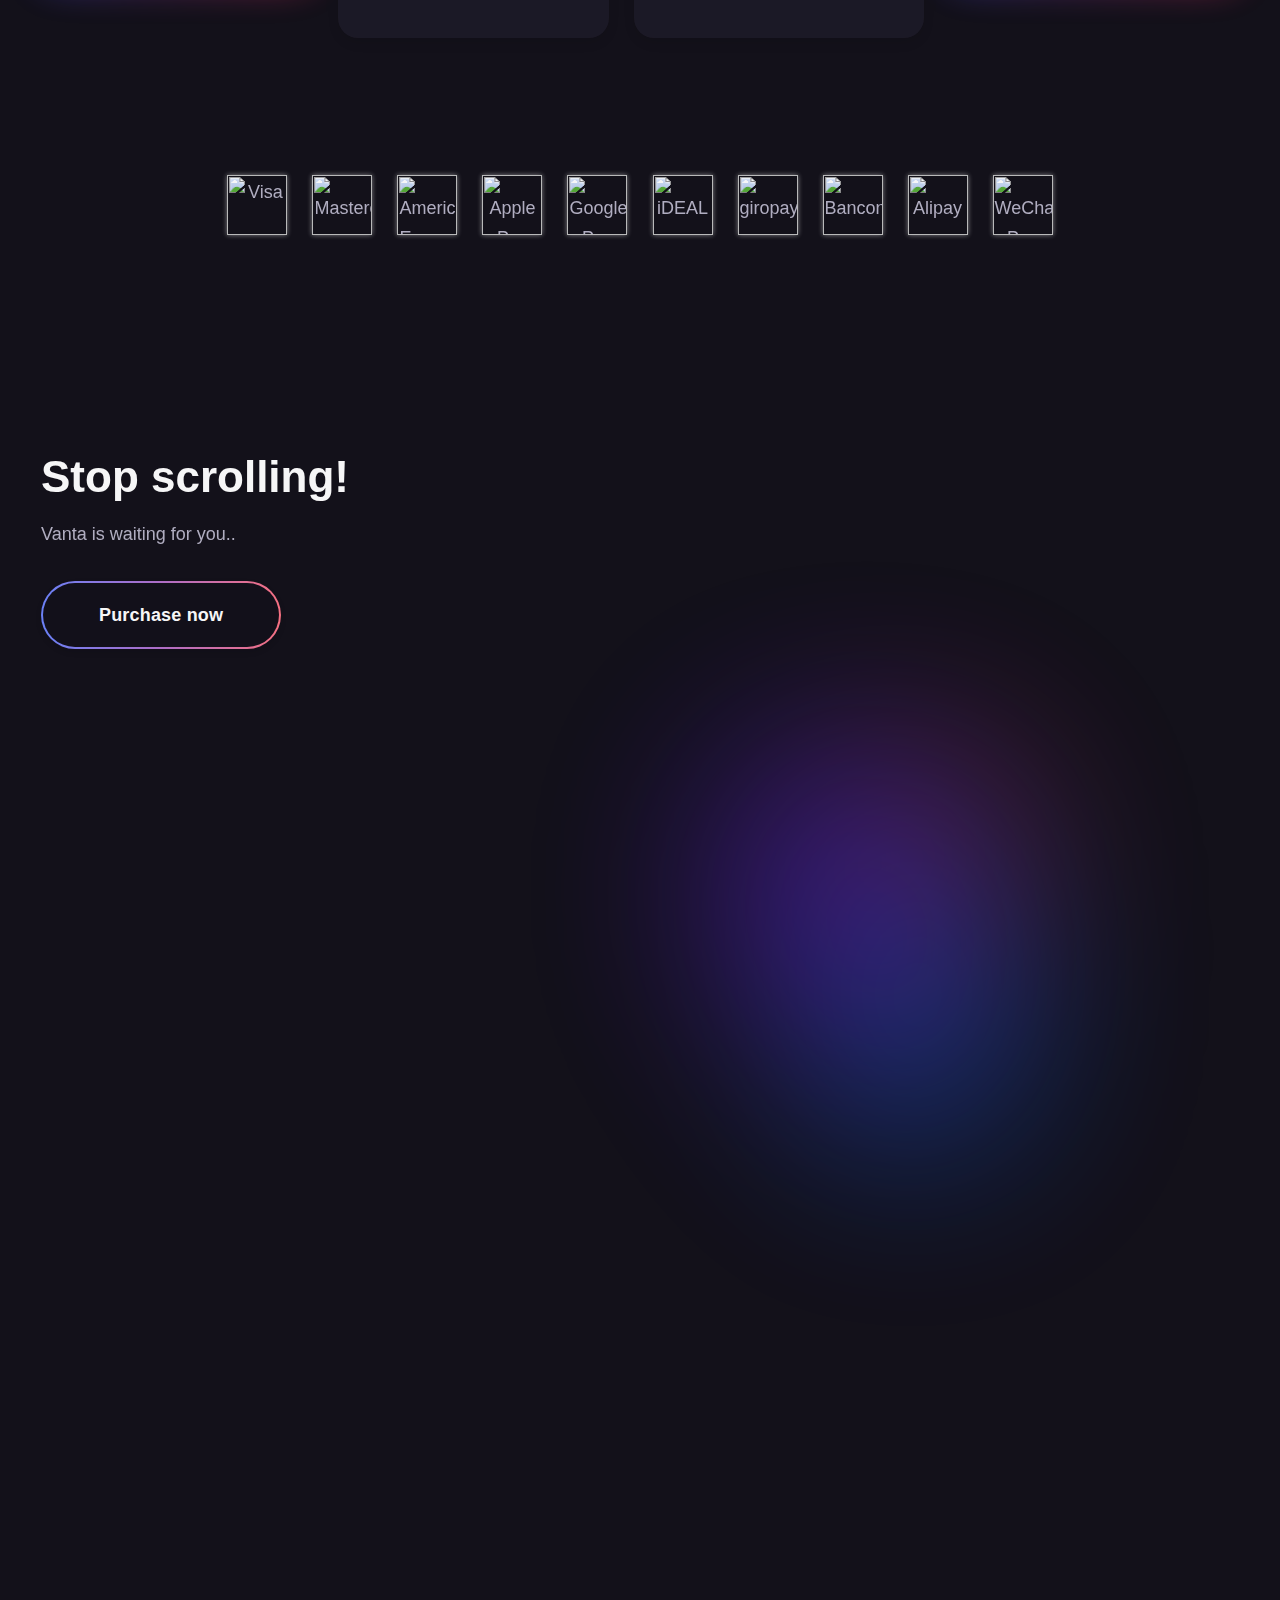
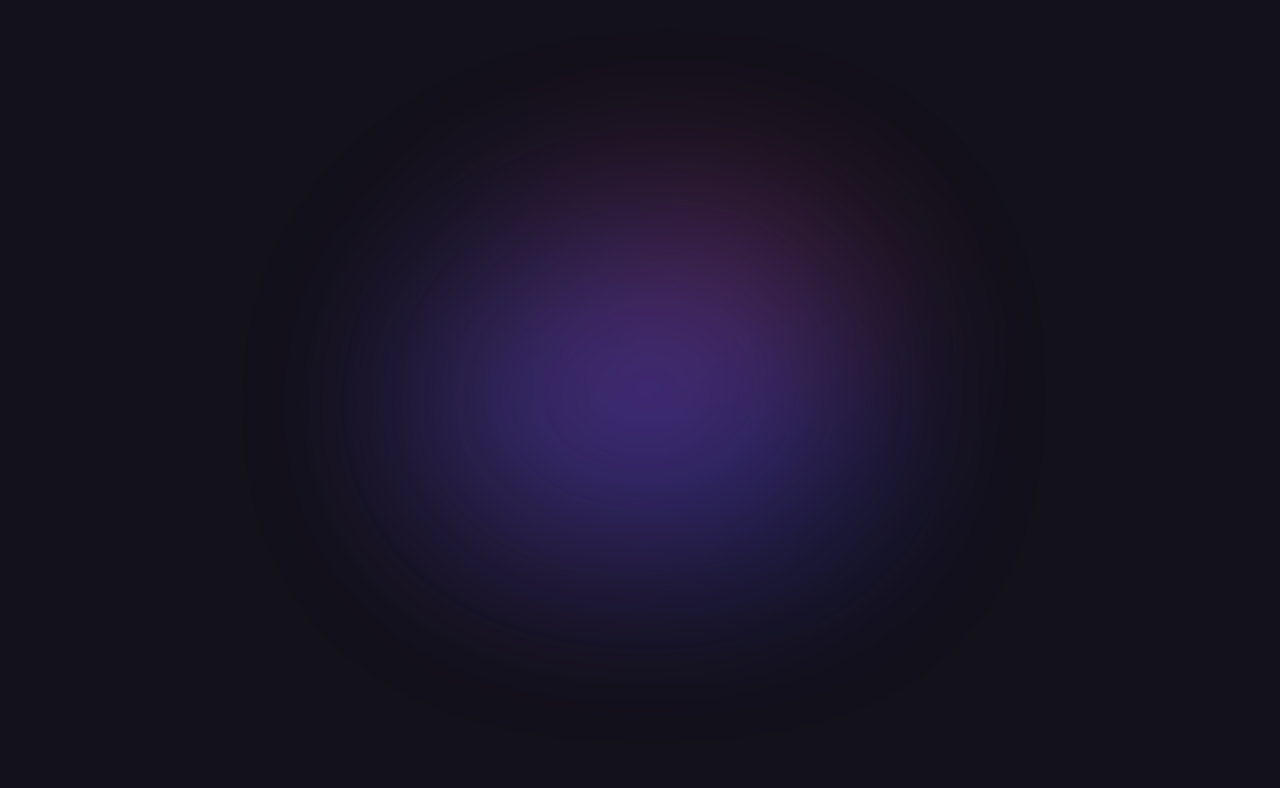
==== commit 76e3087b: "Update index.html" ====
--- a/index.html
+++ b/index.html
@@ -1,4 +1,4 @@
-<html data-wf-domain="darktemplate.webflow.io" data-wf-page="61113c4e9f23df42e2554109" data-wf-site="61113c4e9f23df1e7f554117" data-wf-status="1" lang="en" class="w-mod-js w-mod-ix wf-dmsans-n4-active wf-dmsans-n5-active wf-dmsans-n7-active wf-active w-mod-js w-mod-js w-mod-js w-mod-js w-mod-js w-mod-js w-mod-js w-mod-js w-mod-js w-mod-js w-mod-js w-mod-js w-mod-js w-mod-touch w-mod-js w-mod-js w-mod-js"><script type="text/javascript" id="custom-useragent-string-page-script"></script><head><style>.wf-force-outline-none[tabindex="-1"]:focus{outline:none;}</style><script type="text/javascript" id="custom-useragent-string-page-script"></script><style>.wf-force-outline-none[tabindex="-1"]:focus{outline:none;}</style><style>
+<html data-wf-domain="darktemplate.webflow.io" data-wf-page="61113c4e9f23df42e2554109" data-wf-site="61113c4e9f23df1e7f554117" data-wf-status="1" lang="en" class="w-mod-js w-mod-ix wf-dmsans-n4-active wf-dmsans-n5-active wf-dmsans-n7-active wf-active w-mod-js w-mod-js w-mod-js w-mod-js w-mod-js w-mod-js w-mod-js w-mod-js w-mod-js w-mod-js w-mod-js w-mod-js w-mod-js w-mod-touch w-mod-js w-mod-js w-mod-js w-mod-js"><script type="text/javascript" id="custom-useragent-string-page-script"></script><head><style>.wf-force-outline-none[tabindex="-1"]:focus{outline:none;}</style><script type="text/javascript" id="custom-useragent-string-page-script"></script><style>.wf-force-outline-none[tabindex="-1"]:focus{outline:none;}</style><script type="text/javascript" id="custom-useragent-string-page-script"></script><style>.wf-force-outline-none[tabindex="-1"]:focus{outline:none;}</style><style>
     /* Center the images container and ensure a consistent layout */
     .payment-logos {
         text-align: center;
@@ -72,7 +72,7 @@
    <link href="https://fonts.gstatic.com/" rel="preconnect" crossorigin="anonymous">
    <script src="./files/webfont.js.Download" type="text/javascript"></script>
    <link rel="stylesheet" href="./files/css" media="all">
-   <link rel="stylesheet" href="http://fonts.googleapis.com/css?family=DM+Sans:regular,500,700" media="all"><link rel="stylesheet" href="http://fonts.googleapis.com/css?family=DM+Sans:regular,500,700" media="all"><link rel="stylesheet" href="http://fonts.googleapis.com/css?family=DM+Sans:regular,500,700" media="all"><link rel="stylesheet" href="http://fonts.googleapis.com/css?family=DM+Sans:regular,500,700" media="all"><link rel="stylesheet" href="http://fonts.googleapis.com/css?family=DM+Sans:regular,500,700" media="all"><link rel="stylesheet" href="https://fonts.googleapis.com/css?family=DM+Sans:regular,500,700" media="all"><link rel="stylesheet" href="https://fonts.googleapis.com/css?family=DM+Sans:regular,500,700" media="all"><link rel="stylesheet" href="https://fonts.googleapis.com/css?family=DM+Sans:regular,500,700" media="all"><link rel="stylesheet" href="https://fonts.googleapis.com/css?family=DM+Sans:regular,500,700" media="all"><link rel="stylesheet" href="https://fonts.googleapis.com/css?family=DM+Sans:regular,500,700" media="all"><link rel="stylesheet" href="https://fonts.googleapis.com/css?family=DM+Sans:regular,500,700" media="all"><link rel="stylesheet" href="https://fonts.googleapis.com/css?family=DM+Sans:regular,500,700" media="all"><link rel="stylesheet" href="https://fonts.googleapis.com/css?family=DM+Sans:regular,500,700" media="all"><link rel="stylesheet" href="https://fonts.googleapis.com/css?family=DM+Sans:regular,500,700" media="all"><link rel="stylesheet" href="https://fonts.googleapis.com/css?family=DM+Sans:regular,500,700" media="all"><link rel="stylesheet" href="https://fonts.googleapis.com/css?family=DM+Sans:regular,500,700" media="all"><script type="text/javascript">WebFont.load({  google: {    families: ["DM Sans:regular,500,700"]  }});</script><script type="text/javascript">!function(o,c){var n=c.documentElement,t=" w-mod-";n.className+=t+"js",("ontouchstart"in o||o.DocumentTouch&&c instanceof DocumentTouch)&&(n.className+=t+"touch")}(window,document);</script>
+   <link rel="stylesheet" href="http://fonts.googleapis.com/css?family=DM+Sans:regular,500,700" media="all"><link rel="stylesheet" href="http://fonts.googleapis.com/css?family=DM+Sans:regular,500,700" media="all"><link rel="stylesheet" href="http://fonts.googleapis.com/css?family=DM+Sans:regular,500,700" media="all"><link rel="stylesheet" href="http://fonts.googleapis.com/css?family=DM+Sans:regular,500,700" media="all"><link rel="stylesheet" href="http://fonts.googleapis.com/css?family=DM+Sans:regular,500,700" media="all"><link rel="stylesheet" href="https://fonts.googleapis.com/css?family=DM+Sans:regular,500,700" media="all"><link rel="stylesheet" href="https://fonts.googleapis.com/css?family=DM+Sans:regular,500,700" media="all"><link rel="stylesheet" href="https://fonts.googleapis.com/css?family=DM+Sans:regular,500,700" media="all"><link rel="stylesheet" href="https://fonts.googleapis.com/css?family=DM+Sans:regular,500,700" media="all"><link rel="stylesheet" href="https://fonts.googleapis.com/css?family=DM+Sans:regular,500,700" media="all"><link rel="stylesheet" href="https://fonts.googleapis.com/css?family=DM+Sans:regular,500,700" media="all"><link rel="stylesheet" href="https://fonts.googleapis.com/css?family=DM+Sans:regular,500,700" media="all"><link rel="stylesheet" href="https://fonts.googleapis.com/css?family=DM+Sans:regular,500,700" media="all"><link rel="stylesheet" href="https://fonts.googleapis.com/css?family=DM+Sans:regular,500,700" media="all"><link rel="stylesheet" href="https://fonts.googleapis.com/css?family=DM+Sans:regular,500,700" media="all"><link rel="stylesheet" href="https://fonts.googleapis.com/css?family=DM+Sans:regular,500,700" media="all"><link rel="stylesheet" href="https://fonts.googleapis.com/css?family=DM+Sans:regular,500,700" media="all"><script type="text/javascript">WebFont.load({  google: {    families: ["DM Sans:regular,500,700"]  }});</script><script type="text/javascript">!function(o,c){var n=c.documentElement,t=" w-mod-";n.className+=t+"js",("ontouchstart"in o||o.DocumentTouch&&c instanceof DocumentTouch)&&(n.className+=t+"touch")}(window,document);</script>
    <link href="https://assets-global.website-files.com/61113c4e9f23df1e7f554117/6116f90711c2b9ca891821ba_favicon-dark-template.svg" rel="shortcut icon" type="image/x-icon">
    <link href="https://assets-global.website-files.com/61113c4e9f23df1e7f554117/6116f90b9f355e69fa1dcd3a_webclip-dark-template.svg" rel="apple-touch-icon">
    <style>
@@ -89,9 +89,9 @@
             <div class="header-wrapper">
                <div class="split-content header-right"><a href="index.html" aria-current="page" class="brand w-nav-brand w--current"><img src="files/VantaLogo.png" alt="Dark X Webflow Template - Logo" class="header-logo"></a></div>
                
-               <div class="split-content header-center"><nav role="navigation" class="nav-menu w-nav-menu" style=""><ul role="list" class="header-navigation w-list-unstyled"><li class="nav-item-wrapper"><a href="/terms" class="nav-link">Terms of Service</a></li><li class="nav-item-wrapper"><a href="#pricing-section" class="nav-link">Pricing</a></li><li class="nav-item-wrapper mobile"><a href="/contact" class="nav-link sign-in mobile">Sign in</a></li><li class="nav-item-wrapper mobile-button"><div class="button-primary-gradient header-button mobile-button"><a href="#pricing-section" class="button-primary small-v2 mobile-button w-button">Get started</a></div></li></ul></nav></div><div class="split-content header-left">
+               <div class="split-content header-center"><nav role="navigation" class="nav-menu w-nav-menu" style=""><ul role="list" class="header-navigation w-list-unstyled"><li class="nav-item-wrapper"><a href="/terms" class="nav-link">Terms of Service</a></li><li class="nav-item-wrapper"><a href="/spoofer" class="nav-link">Our Spoofer</a></li><li class="nav-item-wrapper"><a href="#pricing-section" class="nav-link">Pricing</a></li><li class="nav-item-wrapper mobile"><a href="/contact" class="nav-link sign-in mobile">Sign in</a></li><li class="nav-item-wrapper mobile-button"><div class="button-primary-gradient header-button mobile-button"><a href="#pricing-section" class="button-primary small-v2 mobile-button w-button">Get started</a></div></li></ul></nav></div><div class="split-content header-left">
                   
-                  <div class="button-primary-gradient header-button"><a href="#pricing-section" class="button-primary small-v2 w-button" style="transform: translate3d(0px, 0px, 0px) scale3d(1, 1, 1.01) rotateX(0deg) rotateY(0deg) rotateZ(0deg) skew(0deg, 0deg); transform-style: preserve-3d;">Vanta Fortnite</a></div>
+                  <div class="button-primary-gradient header-button"><a href="#pricing-section" class="button-primary small-v2 w-button" style="transform: translate3d(0px, 0px, 0px) scale3d(1, 1, 1.00493) rotateX(0deg) rotateY(0deg) rotateZ(0deg) skew(0deg, 0deg); transform-style: preserve-3d;">Vanta Fortnite</a></div>
                   <div class="menu-button w-nav-button" style="-webkit-user-select: text;" aria-label="menu" role="button" tabindex="0" aria-controls="w-nav-overlay-0" aria-haspopup="menu" aria-expanded="false">
                      <div class="header-menu-button-icon-wrapper">
                         <div class="icon-wrapper">
@@ -105,7 +105,7 @@
             </div>
          </div>
          <div class="w-nav-overlay" data-wf-ignore="" id="w-nav-overlay-0"></div>
-      <div class="w-nav-overlay" data-wf-ignore="" id="w-nav-overlay-0"></div><div class="w-nav-overlay" data-wf-ignore="" id="w-nav-overlay-0"></div><div class="w-nav-overlay" data-wf-ignore="" id="w-nav-overlay-0"></div><div class="w-nav-overlay" data-wf-ignore="" id="w-nav-overlay-0"></div><div class="w-nav-overlay" data-wf-ignore="" id="w-nav-overlay-0"></div><div class="w-nav-overlay" data-wf-ignore="" id="w-nav-overlay-0"></div><div class="w-nav-overlay" data-wf-ignore="" id="w-nav-overlay-0"></div><div class="w-nav-overlay" data-wf-ignore="" id="w-nav-overlay-0"></div><div class="w-nav-overlay" data-wf-ignore="" id="w-nav-overlay-0"></div><div class="w-nav-overlay" data-wf-ignore="" id="w-nav-overlay-0"></div><div class="w-nav-overlay" data-wf-ignore="" id="w-nav-overlay-0"></div><div class="w-nav-overlay" data-wf-ignore="" id="w-nav-overlay-0"></div></div>
+      <div class="w-nav-overlay" data-wf-ignore="" id="w-nav-overlay-0"></div><div class="w-nav-overlay" data-wf-ignore="" id="w-nav-overlay-0"></div><div class="w-nav-overlay" data-wf-ignore="" id="w-nav-overlay-0"></div><div class="w-nav-overlay" data-wf-ignore="" id="w-nav-overlay-0"></div><div class="w-nav-overlay" data-wf-ignore="" id="w-nav-overlay-0"></div><div class="w-nav-overlay" data-wf-ignore="" id="w-nav-overlay-0"></div><div class="w-nav-overlay" data-wf-ignore="" id="w-nav-overlay-0"></div><div class="w-nav-overlay" data-wf-ignore="" id="w-nav-overlay-0"></div><div class="w-nav-overlay" data-wf-ignore="" id="w-nav-overlay-0"></div><div class="w-nav-overlay" data-wf-ignore="" id="w-nav-overlay-0"></div><div class="w-nav-overlay" data-wf-ignore="" id="w-nav-overlay-0"></div><div class="w-nav-overlay" data-wf-ignore="" id="w-nav-overlay-0"></div><div class="w-nav-overlay" data-wf-ignore="" id="w-nav-overlay-0"></div></div>
       <section class="section home-hero">
          <div class="container-medium-940px home-hero">
             <div data-w-id="448f5ead-3667-0bad-b1a4-a6038870800b" style="transform: translate3d(0px, 0%, 0px) scale3d(1, 1, 1) rotateX(0deg) rotateY(0deg) rotateZ(0deg) skew(0deg, 0deg); transform-style: preserve-3d; opacity: 1;" class="home-hero-featured-message-wrapper">
@@ -127,16 +127,16 @@
             </div>
          </div>
          <div class="container-default home-hero w-container">
-            <div data-w-id="1535d204-b8f5-78ad-1998-57322399a3bd" style="transform: translate3d(0px, 0px, 0px) scale3d(1, 1, 1) rotateX(0deg) rotateY(0deg) rotateZ(0deg) skew(0deg, 0deg); transform-style: preserve-3d; opacity: 1;" class="home-hero-images-wrapper"><iframe allow="autoplay; fullscreen" frameborder="0" style="width: 1024px; height: 576px; border-radius: 15px; box-shadow: 0 0 20px rgba(0,0,0,0.5);" src="https://www.youtube.com/embed/5TbWk-mvSEU?start=32&amp;autoplay=1&amp;vq=hd1080"></iframe><img src="https://vantacheats.cc/images/cashcup.png" loading="eager" alt="Investor App - Dark X Webflow Template" class="image home-hero-2" style="will-change: transform; transform: translate3d(0px, 29.9856px, 0px) scale3d(1, 1, 1) rotateX(0deg) rotateY(0deg) rotateZ(0deg) skew(0deg, 0deg); transform-style: preserve-3d;"><img src="https://vantacheats.cc/images/tournament_ingame.jpg" loading="eager" alt="Investor App - Dark X Webflow Template" class="image home-hero-3" style="will-change: transform; transform: translate3d(0px, 19.9904px, 0px) scale3d(1, 1, 1) rotateX(0deg) rotateY(0deg) rotateZ(0deg) skew(0deg, 0deg); transform-style: preserve-3d;"></div>
+            <div data-w-id="1535d204-b8f5-78ad-1998-57322399a3bd" style="transform: translate3d(0px, 0px, 0px) scale3d(1, 1, 1) rotateX(0deg) rotateY(0deg) rotateZ(0deg) skew(0deg, 0deg); transform-style: preserve-3d; opacity: 1;" class="home-hero-images-wrapper"><iframe allow="autoplay; fullscreen" frameborder="0" style="width: 1024px; height: 576px; border-radius: 15px; box-shadow: 0 0 20px rgba(0,0,0,0.5);" src="https://www.youtube.com/embed/5TbWk-mvSEU?start=32&amp;autoplay=1&amp;vq=hd1080"></iframe><img src="https://vantacheats.cc/images/cashcup.png" loading="eager" alt="Investor App - Dark X Webflow Template" class="image home-hero-2" style="will-change: transform; transform: translate3d(0px, -22.9056px, 0px) scale3d(1, 1, 1) rotateX(0deg) rotateY(0deg) rotateZ(0deg) skew(0deg, 0deg); transform-style: preserve-3d;"><img src="https://vantacheats.cc/images/tournament_ingame.jpg" loading="eager" alt="Investor App - Dark X Webflow Template" class="image home-hero-3" style="will-change: transform; transform: translate3d(0px, -15.2704px, 0px) scale3d(1, 1, 1) rotateX(0deg) rotateY(0deg) rotateZ(0deg) skew(0deg, 0deg); transform-style: preserve-3d;"></div>
             <div class="home-hero-companies-wrapper">
                
             </div>
-            <div data-w-id="a052a4bf-34f8-d790-1f5c-e2592094cb97" class="bg-gradient-blur-wrapper home-hero-1" style="transform: translate3d(0px, 0px, 0px) scale3d(1, 1, 1) rotateX(0deg) rotateY(0deg) rotateZ(169.128deg) skew(0deg, 0deg); transform-style: preserve-3d; will-change: transform;">
+            <div data-w-id="a052a4bf-34f8-d790-1f5c-e2592094cb97" class="bg-gradient-blur-wrapper home-hero-1" style="transform: translate3d(0px, 0px, 0px) scale3d(1, 1, 1) rotateX(0deg) rotateY(0deg) rotateZ(28.656deg) skew(0deg, 0deg); transform-style: preserve-3d; will-change: transform;">
                <div class="bg-gradient-blur-circle-3"></div>
                <div class="bg-gradient-blur-circle-2"></div>
                <div class="bg-gradient-blur-circle-1"></div>
             </div>
-            <div class="bg-gradient-blur-wrapper home-hero-2" style="transform: translate3d(0px, 0px, 0px) scale3d(1, 1, 1) rotateX(0deg) rotateY(0deg) rotateZ(170.244deg) skew(0deg, 0deg); transform-style: preserve-3d; will-change: transform;">
+            <div class="bg-gradient-blur-wrapper home-hero-2" style="transform: translate3d(0px, 0px, 0px) scale3d(1, 1, 1) rotateX(0deg) rotateY(0deg) rotateZ(28.656deg) skew(0deg, 0deg); transform-style: preserve-3d; will-change: transform;">
                <div class="bg-gradient-blur-circle-3"></div>
                <div class="bg-gradient-blur-circle-2 blue"></div>
                <div class="bg-gradient-blur-circle-1 purple"></div>
@@ -350,7 +350,7 @@
                  
               </div>
            </div>
-           <div class="bg-gradient-blur-wrapper pricing" style="transform: translate3d(0px, 0px, 0px) scale3d(1, 1, 1) rotateX(0deg) rotateY(0deg) rotateZ(189.972deg) skew(0deg, 0deg); transform-style: preserve-3d; will-change: transform;">
+           <div class="bg-gradient-blur-wrapper pricing" style="transform: translate3d(0px, 0px, 0px) scale3d(1, 1, 1) rotateX(0deg) rotateY(0deg) rotateZ(0deg) skew(0deg, 0deg); transform-style: preserve-3d;">
               <div class="bg-gradient-blur-circle-3 pink top"></div>
               <div class="bg-gradient-blur-circle-2 purple"></div>
               <div class="bg-gradient-blur-circle-1 purple"></div>
@@ -444,7 +444,7 @@
                         </div>
                         <div class="image-wrapper card-testimonial" aria-hidden="true"></div>
                      </div>
-                  </div><div aria-live="off" aria-atomic="true" class="w-slider-aria-label" data-wf-ignore=""></div><div aria-live="off" aria-atomic="true" class="w-slider-aria-label" data-wf-ignore="">Slide 1 of 2.</div><div aria-live="off" aria-atomic="true" class="w-slider-aria-label" data-wf-ignore="">Slide 2 of 2.</div><div aria-live="off" aria-atomic="true" class="w-slider-aria-label" data-wf-ignore=""></div><div aria-live="off" aria-atomic="true" class="w-slider-aria-label" data-wf-ignore="">Slide 2 of 2.</div><div aria-live="off" aria-atomic="true" class="w-slider-aria-label" data-wf-ignore=""></div><div aria-live="off" aria-atomic="true" class="w-slider-aria-label" data-wf-ignore=""></div><div aria-live="off" aria-atomic="true" class="w-slider-aria-label" data-wf-ignore=""></div><div aria-live="off" aria-atomic="true" class="w-slider-aria-label" data-wf-ignore=""></div><div aria-live="off" aria-atomic="true" class="w-slider-aria-label" data-wf-ignore=""></div><div aria-live="off" aria-atomic="true" class="w-slider-aria-label" data-wf-ignore=""></div><div aria-live="off" aria-atomic="true" class="w-slider-aria-label" data-wf-ignore=""></div><div aria-live="off" aria-atomic="true" class="w-slider-aria-label" data-wf-ignore=""></div></div>
+                  </div><div aria-live="off" aria-atomic="true" class="w-slider-aria-label" data-wf-ignore=""></div><div aria-live="off" aria-atomic="true" class="w-slider-aria-label" data-wf-ignore="">Slide 1 of 2.</div><div aria-live="off" aria-atomic="true" class="w-slider-aria-label" data-wf-ignore="">Slide 2 of 2.</div><div aria-live="off" aria-atomic="true" class="w-slider-aria-label" data-wf-ignore=""></div><div aria-live="off" aria-atomic="true" class="w-slider-aria-label" data-wf-ignore="">Slide 2 of 2.</div><div aria-live="off" aria-atomic="true" class="w-slider-aria-label" data-wf-ignore=""></div><div aria-live="off" aria-atomic="true" class="w-slider-aria-label" data-wf-ignore=""></div><div aria-live="off" aria-atomic="true" class="w-slider-aria-label" data-wf-ignore=""></div><div aria-live="off" aria-atomic="true" class="w-slider-aria-label" data-wf-ignore=""></div><div aria-live="off" aria-atomic="true" class="w-slider-aria-label" data-wf-ignore=""></div><div aria-live="off" aria-atomic="true" class="w-slider-aria-label" data-wf-ignore=""></div><div aria-live="off" aria-atomic="true" class="w-slider-aria-label" data-wf-ignore=""></div><div aria-live="off" aria-atomic="true" class="w-slider-aria-label" data-wf-ignore=""></div><div aria-live="off" aria-atomic="true" class="w-slider-aria-label" data-wf-ignore=""></div></div>
                <div class="testimonials-left-arrow w-slider-arrow-left" role="button" tabindex="0" aria-controls="w-slider-mask-0" aria-label="previous slide">
                   <div></div>
                </div>
@@ -478,4 +478,5 @@
 
 
 
+
 <a class="w-webflow-badge" href="https://webflow.com?utm_campaign=brandjs"><img src="https://d3e54v103j8qbb.cloudfront.net/img/webflow-badge-icon-d2.89e12c322e.svg" alt="" style="margin-right: 4px; width: 26px;"><img src="https://d3e54v103j8qbb.cloudfront.net/img/webflow-badge-text-d2.c82cec3b78.svg" alt="Made in Webflow"></a></body></html>
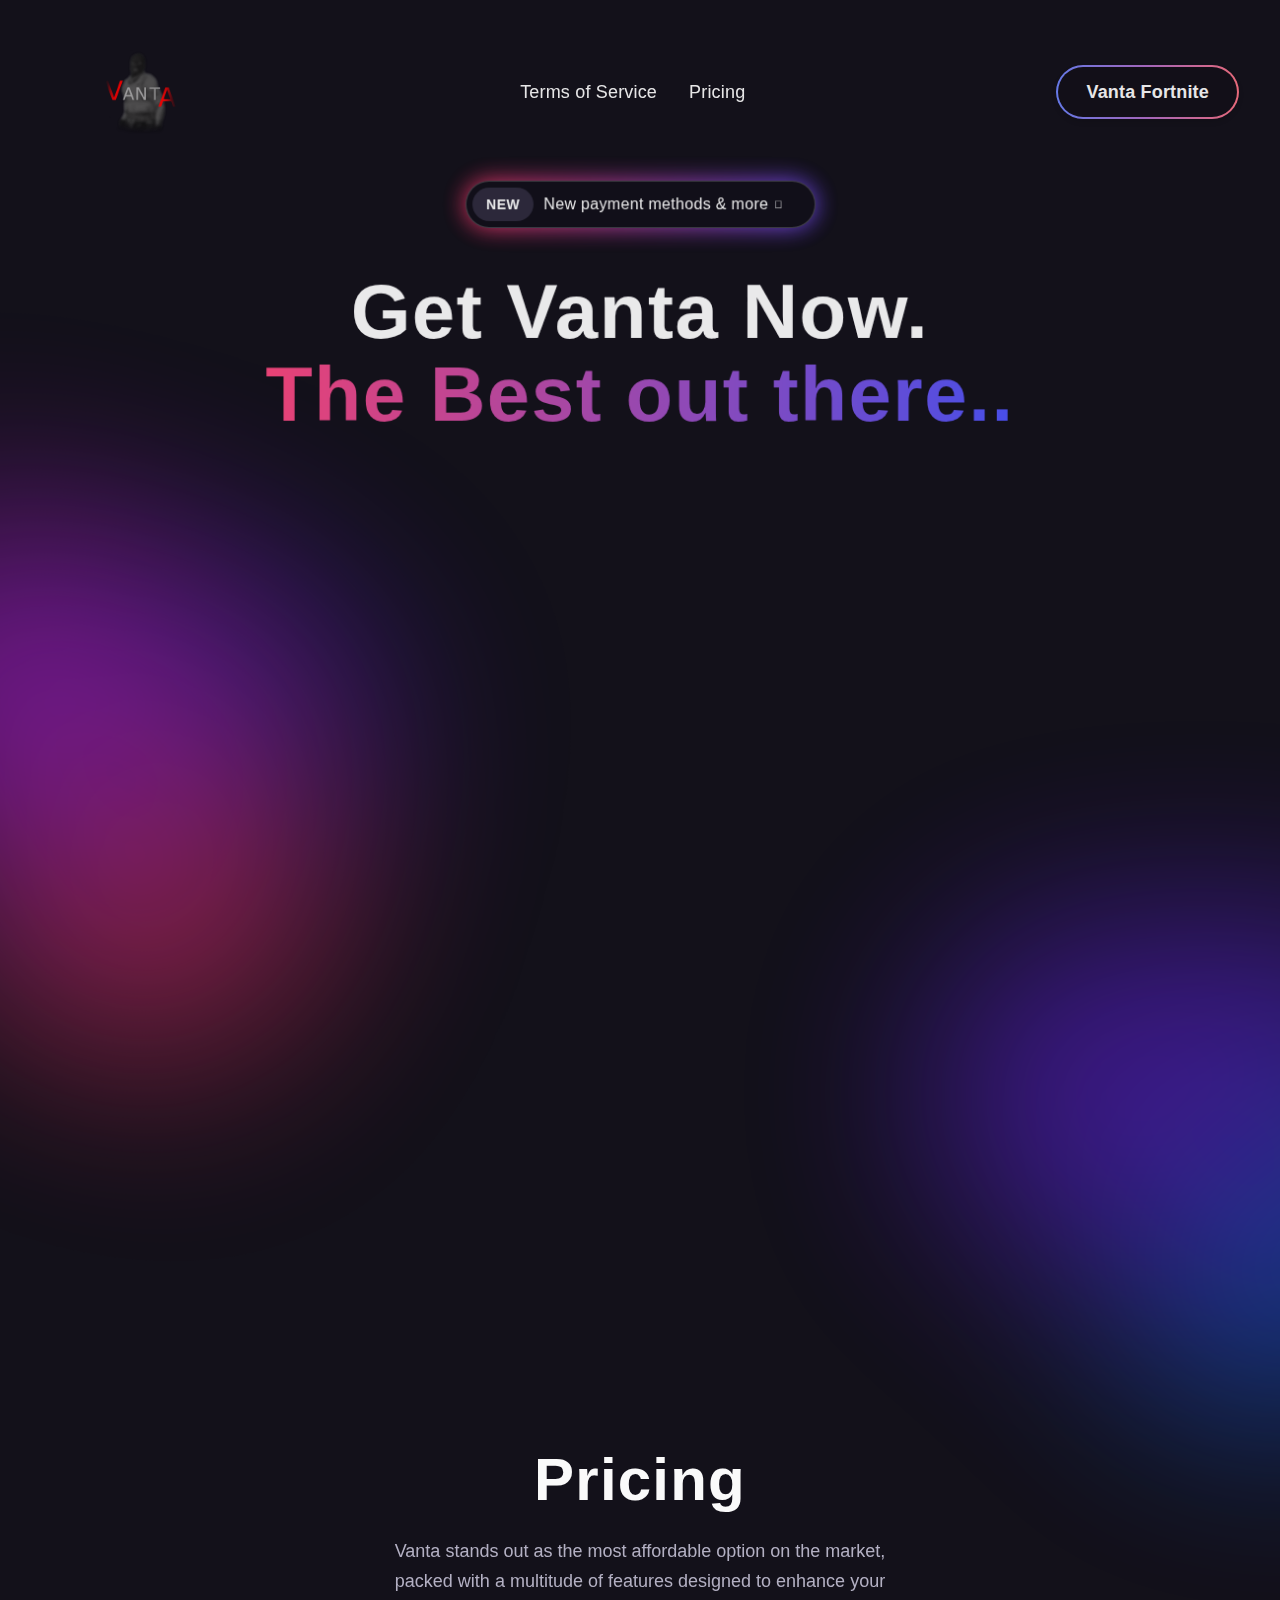
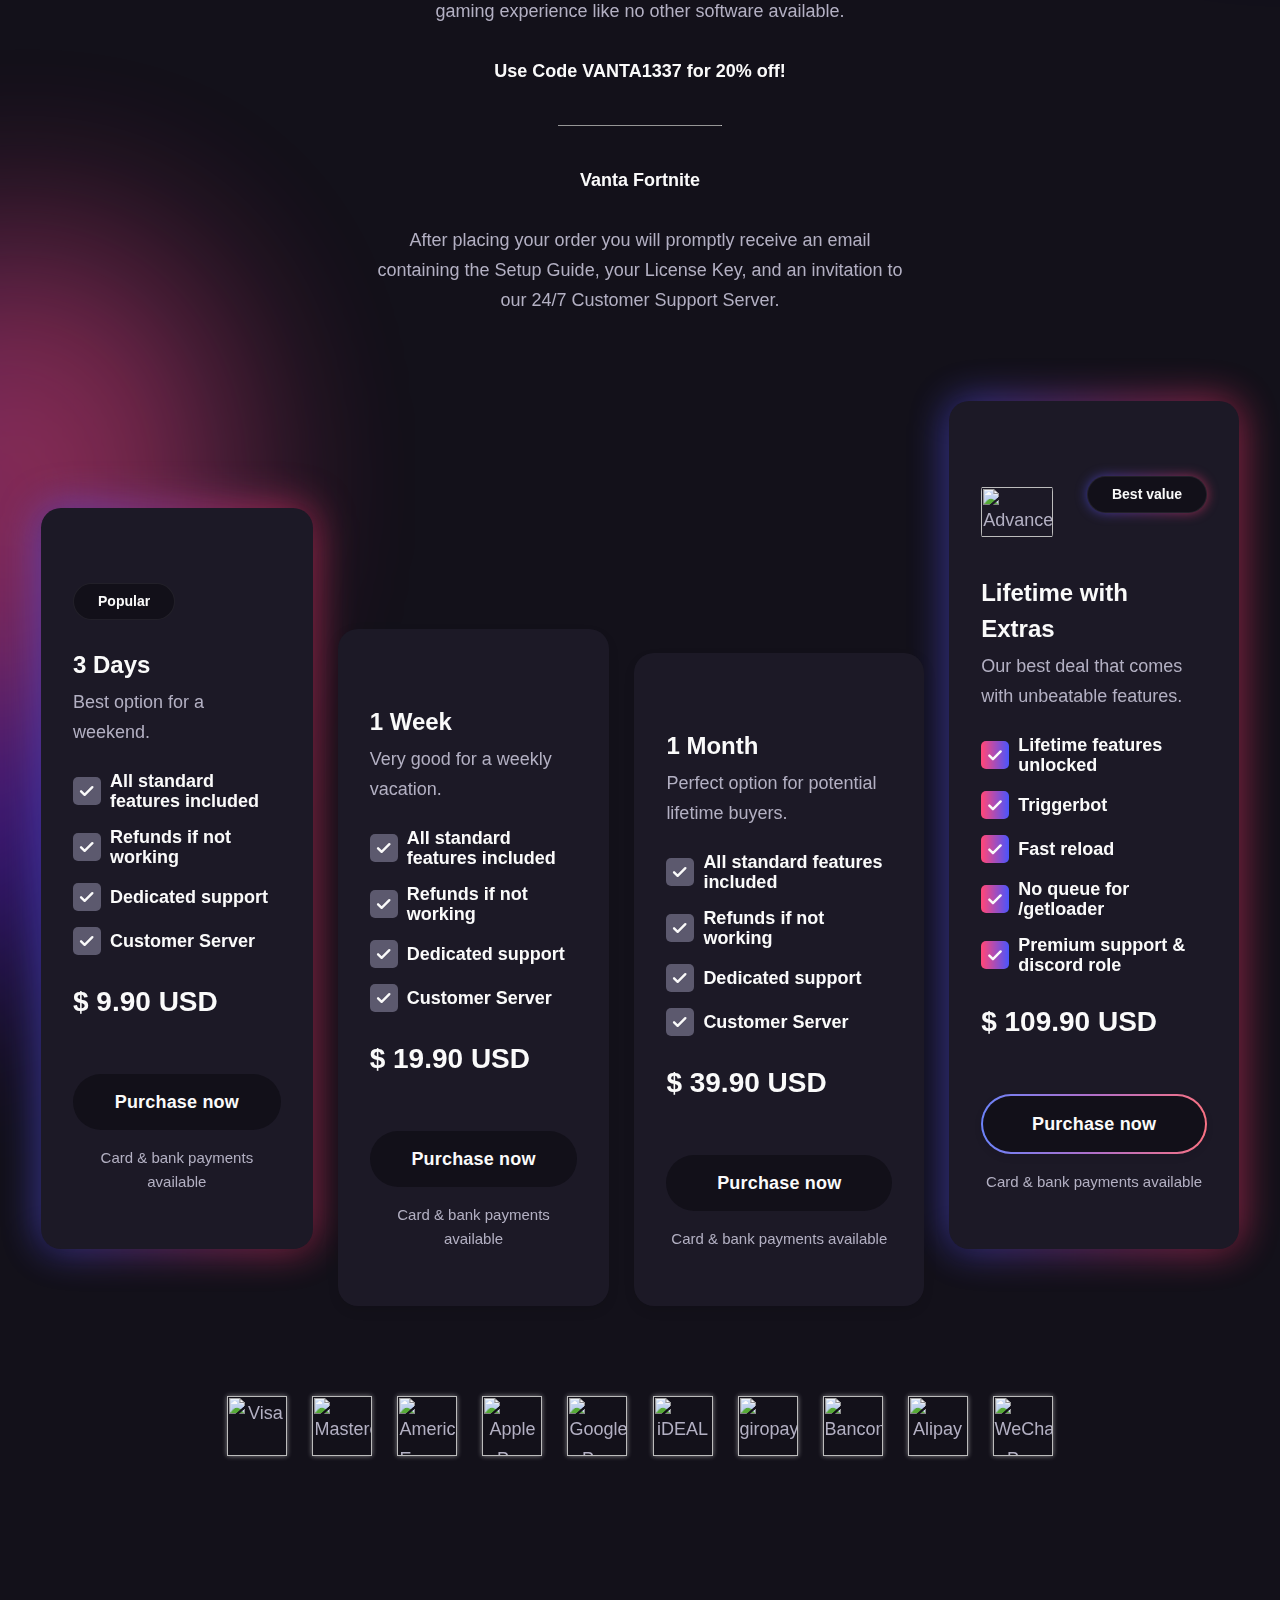
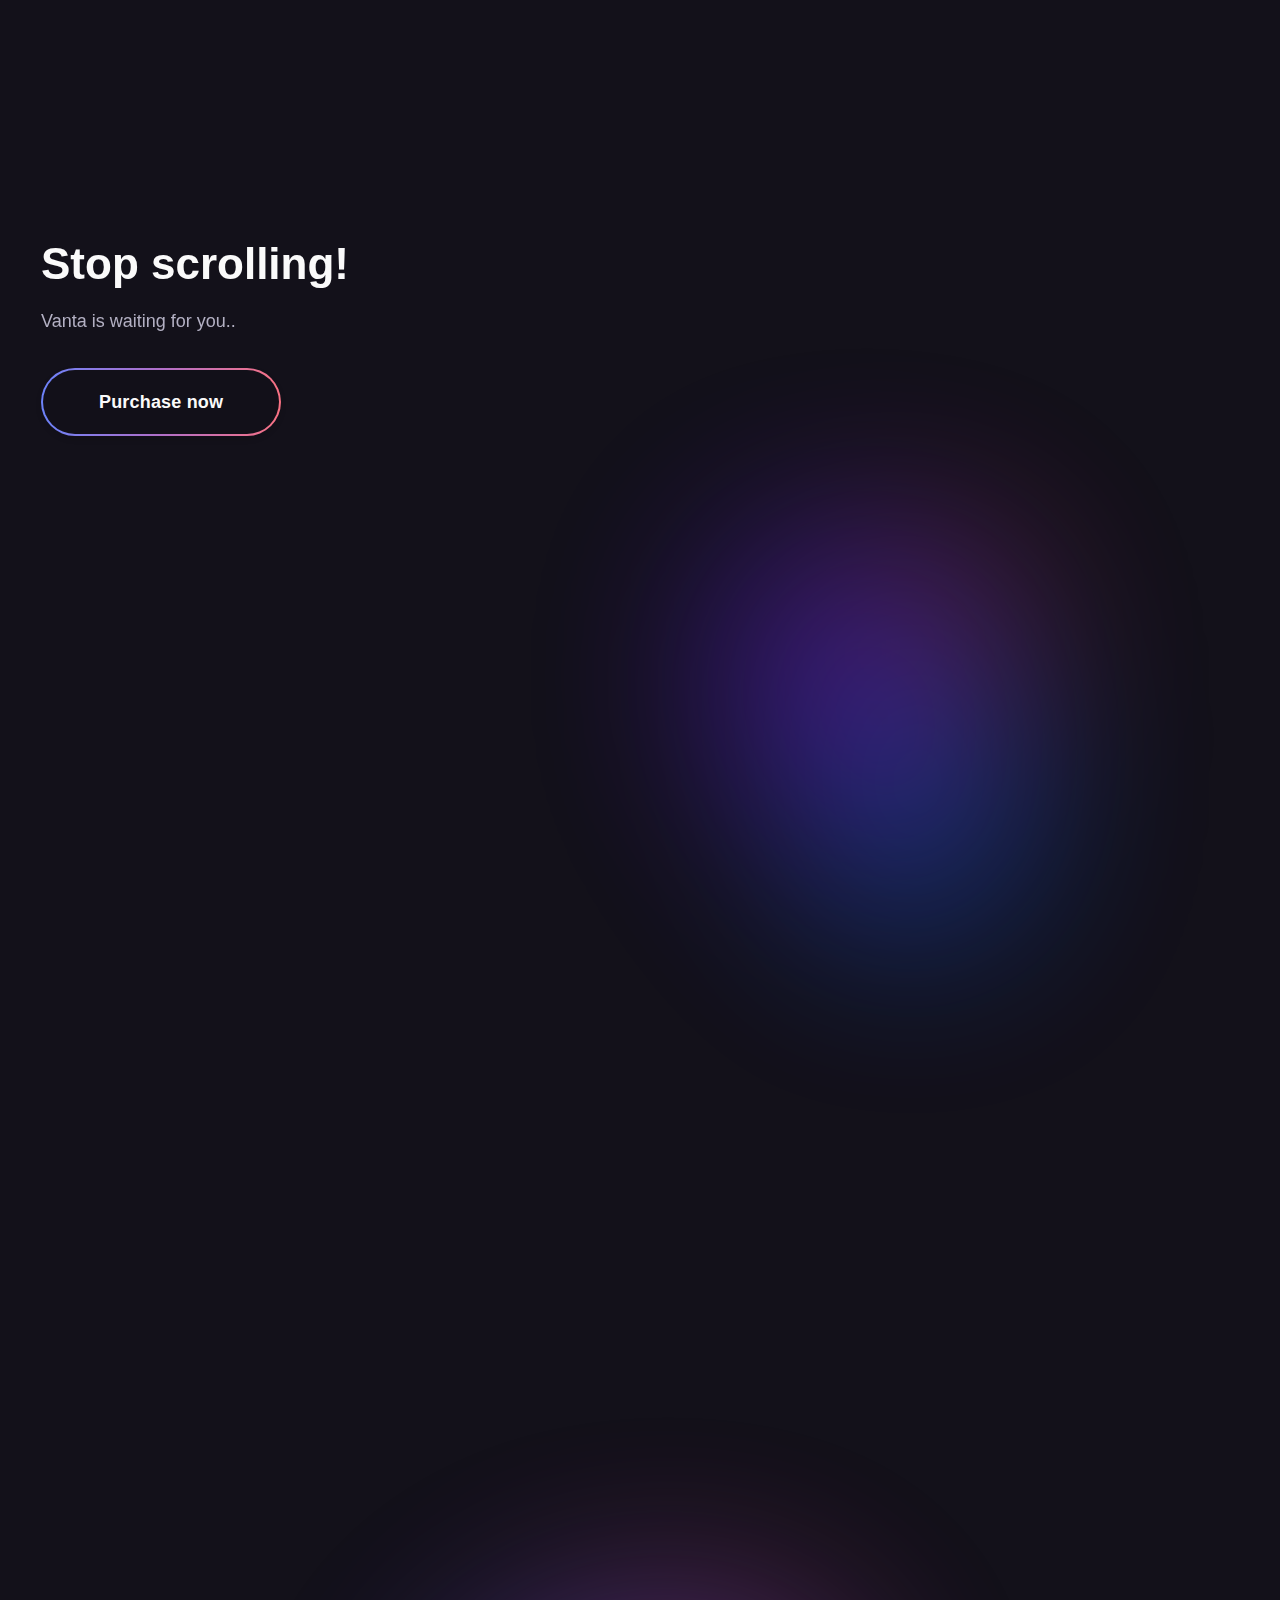
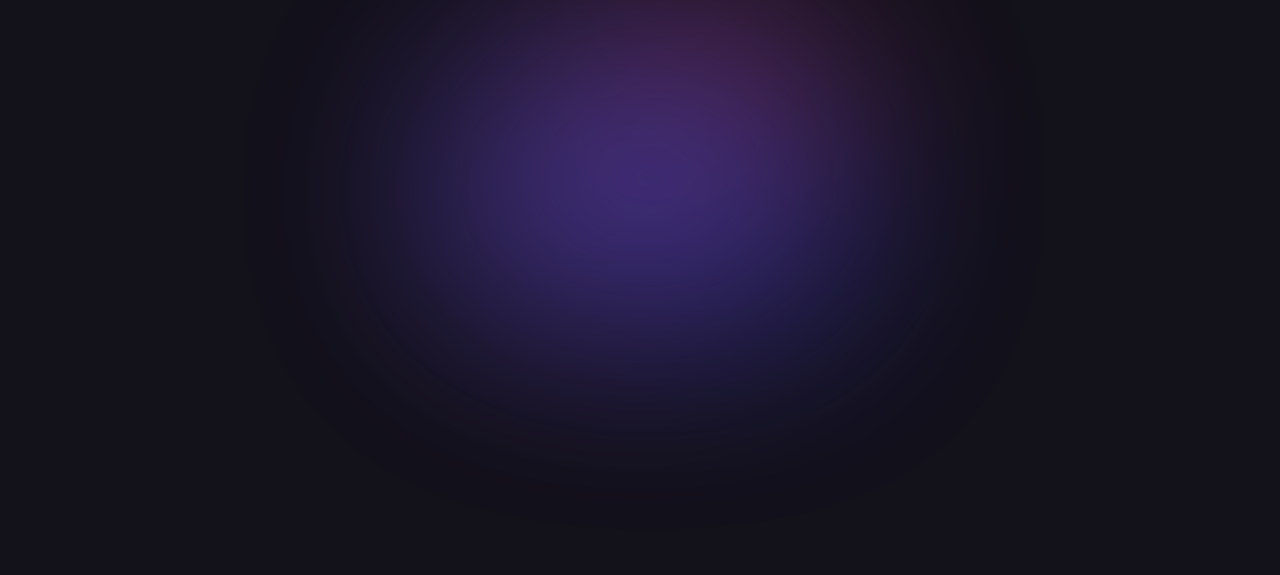
==== commit 490959dc: "Update index.html" ====
--- a/index.html
+++ b/index.html
@@ -89,9 +89,9 @@
             <div class="header-wrapper">
                <div class="split-content header-right"><a href="index.html" aria-current="page" class="brand w-nav-brand w--current"><img src="files/VantaLogo.png" alt="Dark X Webflow Template - Logo" class="header-logo"></a></div>
                
-               <div class="split-content header-center"><nav role="navigation" class="nav-menu w-nav-menu" style=""><ul role="list" class="header-navigation w-list-unstyled"><li class="nav-item-wrapper"><a href="/terms" class="nav-link">Terms of Service</a></li><li class="nav-item-wrapper"><a href="/spoofer" class="nav-link">Our Spoofer</a></li><li class="nav-item-wrapper"><a href="#pricing-section" class="nav-link">Pricing</a></li><li class="nav-item-wrapper mobile"><a href="/contact" class="nav-link sign-in mobile">Sign in</a></li><li class="nav-item-wrapper mobile-button"><div class="button-primary-gradient header-button mobile-button"><a href="#pricing-section" class="button-primary small-v2 mobile-button w-button">Get started</a></div></li></ul></nav></div><div class="split-content header-left">
+               <div class="split-content header-center"><nav role="navigation" class="nav-menu w-nav-menu" style=""><ul role="list" class="header-navigation w-list-unstyled"><li class="nav-item-wrapper"><a href="/terms" class="nav-link">Terms of Service</a></li><li class="nav-item-wrapper"><a href="#pricing-section" class="nav-link w--current">Pricing</a></li><li class="nav-item-wrapper mobile"><a href="/contact" class="nav-link sign-in mobile">Sign in</a></li><li class="nav-item-wrapper mobile-button"><div class="button-primary-gradient header-button mobile-button"><a href="#pricing-section" class="button-primary small-v2 mobile-button w-button w--current">Get started</a></div></li></ul></nav></div><div class="split-content header-left">
                   
-                  <div class="button-primary-gradient header-button"><a href="#pricing-section" class="button-primary small-v2 w-button" style="transform: translate3d(0px, 0px, 0px) scale3d(1, 1, 1.00493) rotateX(0deg) rotateY(0deg) rotateZ(0deg) skew(0deg, 0deg); transform-style: preserve-3d;">Vanta Fortnite</a></div>
+                  <div class="button-primary-gradient header-button"><a href="#pricing-section" class="button-primary small-v2 w-button w--current" style="transform: translate3d(0px, 0px, 0px) scale3d(1, 1, 1.00995) rotateX(0deg) rotateY(0deg) rotateZ(0deg) skew(0deg, 0deg); transform-style: preserve-3d;">Vanta Fortnite</a></div>
                   <div class="menu-button w-nav-button" style="-webkit-user-select: text;" aria-label="menu" role="button" tabindex="0" aria-controls="w-nav-overlay-0" aria-haspopup="menu" aria-expanded="false">
                      <div class="header-menu-button-icon-wrapper">
                         <div class="icon-wrapper">
@@ -110,7 +110,7 @@
          <div class="container-medium-940px home-hero">
             <div data-w-id="448f5ead-3667-0bad-b1a4-a6038870800b" style="transform: translate3d(0px, 0%, 0px) scale3d(1, 1, 1) rotateX(0deg) rotateY(0deg) rotateZ(0deg) skew(0deg, 0deg); transform-style: preserve-3d; opacity: 1;" class="home-hero-featured-message-wrapper">
                <div class="home-hero-featured-message-content">
-                  <a data-w-id="5747d66c-b4ac-690f-6026-662ab3648be2" href="#pricing-section" class="home-hero-featured-message-link w-inline-block">
+                  <a data-w-id="5747d66c-b4ac-690f-6026-662ab3648be2" href="#pricing-section" class="home-hero-featured-message-link w-inline-block w--current">
                      <div class="home-hero-featured-message-tag">New</div>
                      <div class="home-hero-featured-message-text">New payment methods &amp; more</div>
                      <div class="home-hero-featured-message-icon" style=""></div>
@@ -121,40 +121,32 @@
             <h1 data-w-id="abc7287a-ad94-a3ec-8716-36750d55fc4e" style="transform: translate3d(0px, 0%, 0px) scale3d(1, 1, 1) rotateX(0deg) rotateY(0deg) rotateZ(0deg) skew(0deg, 0deg); transform-style: preserve-3d; opacity: 1;" class="display-1 home-hero">Get Vanta Now. <br><span class="text-color-accent">The Best out there..</span></h1>
             <p data-w-id="749e645b-3b65-110f-471d-f6af6dfbc601" style="transform: translate3d(0px, 0px, 0px) scale3d(1, 1, 1) rotateX(0deg) rotateY(0deg) rotateZ(0deg) skew(0deg, 0deg); transform-style: preserve-3d; opacity: 1;" class="paragraph-large home-hero">With Vanta you get access to an innovative aim prediction technology that helps you shoot with incredible accuracy by anticipating enemy movements.</p>
             <div data-w-id="b1ff49e2-6272-bd33-f83d-82e4206a6d65" style="transform: translate3d(0px, 0px, 0px) scale3d(1, 1, 1) rotateX(0deg) rotateY(0deg) rotateZ(0deg) skew(0deg, 0deg); transform-style: preserve-3d; opacity: 1;" class="_2-buttons-wrapper">
-               <div class="button-primary-gradient _2-buttons"><a href="#pricing-section" class="button-primary w-button" style="transform: translate3d(0px, 0px, 0px) scale3d(1, 1, 1.00993) rotateX(0deg) rotateY(0deg) rotateZ(0deg) skew(0deg, 0deg); transform-style: preserve-3d;">Purchase now</a>
+               <div class="button-primary-gradient _2-buttons"><a href="#pricing-section" class="button-primary w-button w--current" style="transform: translate3d(0px, 0px, 0px) scale3d(1, 1, 1.00993) rotateX(0deg) rotateY(0deg) rotateZ(0deg) skew(0deg, 0deg); transform-style: preserve-3d;">Purchase now</a>
 </div>
                
             </div>
          </div>
          <div class="container-default home-hero w-container">
-            <div data-w-id="1535d204-b8f5-78ad-1998-57322399a3bd" style="transform: translate3d(0px, 0px, 0px) scale3d(1, 1, 1) rotateX(0deg) rotateY(0deg) rotateZ(0deg) skew(0deg, 0deg); transform-style: preserve-3d; opacity: 1;" class="home-hero-images-wrapper"><iframe allow="autoplay; fullscreen" frameborder="0" style="width: 1024px; height: 576px; border-radius: 15px; box-shadow: 0 0 20px rgba(0,0,0,0.5);" src="https://www.youtube.com/embed/5TbWk-mvSEU?start=32&amp;autoplay=1&amp;vq=hd1080"></iframe><img src="https://vantacheats.cc/images/cashcup.png" loading="eager" alt="Investor App - Dark X Webflow Template" class="image home-hero-2" style="will-change: transform; transform: translate3d(0px, -22.9056px, 0px) scale3d(1, 1, 1) rotateX(0deg) rotateY(0deg) rotateZ(0deg) skew(0deg, 0deg); transform-style: preserve-3d;"><img src="https://vantacheats.cc/images/tournament_ingame.jpg" loading="eager" alt="Investor App - Dark X Webflow Template" class="image home-hero-3" style="will-change: transform; transform: translate3d(0px, -15.2704px, 0px) scale3d(1, 1, 1) rotateX(0deg) rotateY(0deg) rotateZ(0deg) skew(0deg, 0deg); transform-style: preserve-3d;"></div>
+            <div data-w-id="1535d204-b8f5-78ad-1998-57322399a3bd" style="transform: translate3d(0px, 0px, 0px) scale3d(1, 1, 1) rotateX(0deg) rotateY(0deg) rotateZ(0deg) skew(0deg, 0deg); transform-style: preserve-3d; opacity: 1;" class="home-hero-images-wrapper"><iframe allow="autoplay; fullscreen" frameborder="0" style="width: 1024px; height: 576px; border-radius: 15px; box-shadow: 0 0 20px rgba(0,0,0,0.5);" src="https://www.youtube.com/embed/5TbWk-mvSEU?start=32&amp;autoplay=1&amp;vq=hd1080"></iframe><img src="https://vantacheats.cc/images/cashcup.png" loading="eager" alt="Investor App - Dark X Webflow Template" class="image home-hero-2" style="will-change: transform; transform: translate3d(0px, 29.9856px, 0px) scale3d(1, 1, 1) rotateX(0deg) rotateY(0deg) rotateZ(0deg) skew(0deg, 0deg); transform-style: preserve-3d;"><img src="https://vantacheats.cc/images/tournament_ingame.jpg" loading="eager" alt="Investor App - Dark X Webflow Template" class="image home-hero-3" style="will-change: transform; transform: translate3d(0px, 19.9904px, 0px) scale3d(1, 1, 1) rotateX(0deg) rotateY(0deg) rotateZ(0deg) skew(0deg, 0deg); transform-style: preserve-3d;"></div>
             <div class="home-hero-companies-wrapper">
                
             </div>
-            <div data-w-id="a052a4bf-34f8-d790-1f5c-e2592094cb97" class="bg-gradient-blur-wrapper home-hero-1" style="transform: translate3d(0px, 0px, 0px) scale3d(1, 1, 1) rotateX(0deg) rotateY(0deg) rotateZ(28.656deg) skew(0deg, 0deg); transform-style: preserve-3d; will-change: transform;">
+            <div data-w-id="a052a4bf-34f8-d790-1f5c-e2592094cb97" class="bg-gradient-blur-wrapper home-hero-1" style="transform: translate3d(0px, 0px, 0px) scale3d(1, 1, 1) rotateX(0deg) rotateY(0deg) rotateZ(173.628deg) skew(0deg, 0deg); transform-style: preserve-3d; will-change: transform;">
                <div class="bg-gradient-blur-circle-3"></div>
                <div class="bg-gradient-blur-circle-2"></div>
                <div class="bg-gradient-blur-circle-1"></div>
             </div>
-            <div class="bg-gradient-blur-wrapper home-hero-2" style="transform: translate3d(0px, 0px, 0px) scale3d(1, 1, 1) rotateX(0deg) rotateY(0deg) rotateZ(28.656deg) skew(0deg, 0deg); transform-style: preserve-3d; will-change: transform;">
+            <div class="bg-gradient-blur-wrapper home-hero-2" style="transform: translate3d(0px, 0px, 0px) scale3d(1, 1, 1) rotateX(0deg) rotateY(0deg) rotateZ(173.628deg) skew(0deg, 0deg); transform-style: preserve-3d; will-change: transform;">
                <div class="bg-gradient-blur-circle-3"></div>
                <div class="bg-gradient-blur-circle-2 blue"></div>
                <div class="bg-gradient-blur-circle-1 purple"></div>
             </div>
          </div>
-      </section>
-      
-      
-      
-        <!-- Pricing section content goes here -->
-
-<section class="section pricing">
-        <div class="container-small-590px pricing">
+      <div class="container-small-590px pricing">
            <h1 class="title pricing" style="transform: translate3d(0px, 0%, 0px) scale3d(1, 1, 1) rotateX(0deg) rotateY(0deg) rotateZ(0deg) skew(0deg, 0deg); transform-style: preserve-3d; opacity: 1;" data-w-id="421cdd75-997d-4914-747c-6710591816a4">Pricing</h1>
            <p data-w-id="6429b458-c4f6-6657-4a67-82a0faff99d6" style="transform: translate3d(0px, 0px, 0px) scale3d(1, 1, 1) rotateX(0deg) rotateY(0deg) rotateZ(0deg) skew(0deg, 0deg); transform-style: preserve-3d; opacity: 1;" class="paragraph pricing">Vanta stands out as the most affordable option on the market, packed with a multitude of features designed to enhance your gaming experience like no other software available.</p>
         <br><strong><p data-w-id="6429b458-c4f6-6657-4a67-82a0faff99d6" style="transform: translate3d(0px, 0px, 0px) scale3d(1, 1, 1) rotateX(0deg) rotateY(0deg) rotateZ(0deg) skew(0deg, 0deg); transform-style: preserve-3d; opacity: 1;" class="paragraph pricing">Use Code VANTA1337 for 20% off!</p><br><hr width="30%" size="1"><br>
-<p data-w-id="6429b458-c4f6-6657-4a67-82a0faff99d6" style="transform: translate3d(0px, 0px, 0px) scale3d(1, 1, 1) rotateX(0deg) rotateY(0deg) rotateZ(0deg) skew(0deg, 0deg); transform-style: preserve-3d; opacity: 1;" class="paragraph pricing">Vanta Fortnite</p></strong><br><p data-w-id="6429b458-c4f6-6657-4a67-82a0faff99d6" style="transform: translate3d(0px, 0px, 0px) scale3d(1, 1, 1) rotateX(0deg) rotateY(0deg) rotateZ(0deg) skew(0deg, 0deg); transform-style: preserve-3d; opacity: 1;" class="paragraph pricing">After placing your order you will promptly receive an email containing the Setup Guide, your License Key, and an invitation to our 24/7 Customer Support Server.</p></div>
-        <div class="container-default pricing w-container">
+<p data-w-id="6429b458-c4f6-6657-4a67-82a0faff99d6" style="transform: translate3d(0px, 0px, 0px) scale3d(1, 1, 1) rotateX(0deg) rotateY(0deg) rotateZ(0deg) skew(0deg, 0deg); transform-style: preserve-3d; opacity: 1;" class="paragraph pricing">Vanta Fortnite</p></strong><br><p data-w-id="6429b458-c4f6-6657-4a67-82a0faff99d6" style="transform: translate3d(0px, 0px, 0px) scale3d(1, 1, 1) rotateX(0deg) rotateY(0deg) rotateZ(0deg) skew(0deg, 0deg); transform-style: preserve-3d; opacity: 1;" class="paragraph pricing">After placing your order you will promptly receive an email containing the Setup Guide, your License Key, and an invitation to our 24/7 Customer Support Server.</p></div><div class="container-default pricing w-container">
            <div data-w-id="5b7b798c-3bee-f3c0-046b-659a4d9fefe2" style="transform: translate3d(0px, 0px, 0px) scale3d(1, 1, 1) rotateX(0deg) rotateY(0deg) rotateZ(0deg) skew(0deg, 0deg); transform-style: preserve-3d; opacity: 1;" class="pricing-collection-list-wrapper w-dyn-list">
               <div role="list" class="pricing-wrapper w-dyn-items">
                  <div role="listitem" class="pricing-plan-item w-dyn-item">
@@ -337,7 +329,7 @@
                              <div class="card-plan-item-button-wrapper">
                                 <div class="button-secondary small plan w-condition-invisible" style="transform: translate3d(0px, 0px, 0px) scale3d(1, 1, 1) rotateX(0deg) rotateY(0deg) rotateZ(0deg) skew(0deg, 0deg); transform-style: preserve-3d; background-color: rgb(48, 44, 63); color: rgb(255, 255, 255);">Get started</div>
                                 <div class="button-primary-gradient full-width plan" style="transform: translate3d(0px, 0px, 0px) scale3d(1, 1, 1) rotateX(0deg) rotateY(0deg) rotateZ(0deg) skew(0deg, 0deg); transform-style: preserve-3d;">
-                                   <div class="button-primary small" style="transform: translate3d(0px, 0px, 0px) scale3d(1, 1, 1) rotateX(0deg) rotateY(0deg) rotateZ(0deg) skew(0deg, 0deg); transform-style: preserve-3d;">Purchase now</div>
+                                   <div class="button-primary small" style="transform: translate3d(0px, 0px, 0px) scale3d(1, 1, 1.01) rotateX(0deg) rotateY(0deg) rotateZ(0deg) skew(0deg, 0deg); transform-style: preserve-3d;">Purchase now</div>
                                 </div>
                                 <div class="paragraph-small card-plan-item-content-bottom-small-print">Card &amp; bank payments available</div>
                              </div>
@@ -350,18 +342,12 @@
                  
               </div>
            </div>
-           <div class="bg-gradient-blur-wrapper pricing" style="transform: translate3d(0px, 0px, 0px) scale3d(1, 1, 1) rotateX(0deg) rotateY(0deg) rotateZ(0deg) skew(0deg, 0deg); transform-style: preserve-3d;">
+           <div class="bg-gradient-blur-wrapper pricing" style="transform: translate3d(0px, 0px, 0px) scale3d(1, 1, 1) rotateX(0deg) rotateY(0deg) rotateZ(32.166deg) skew(0deg, 0deg); transform-style: preserve-3d; will-change: transform;">
               <div class="bg-gradient-blur-circle-3 pink top"></div>
               <div class="bg-gradient-blur-circle-2 purple"></div>
               <div class="bg-gradient-blur-circle-1 purple"></div>
            </div>
-        </div>
-     </section>
-
-    
-
-
-    <div class="payment-logos">
+        </div><br><br><div class="payment-logos">
     <img src="https://raw.githubusercontent.com/datatrans/payment-logos/master/assets/cards/visa.svg?sanitize=true" alt="Visa">
     <img src="https://raw.githubusercontent.com/datatrans/payment-logos/master/assets/cards/mastercard.svg?sanitize=true" alt="Mastercard">
     <img src="https://raw.githubusercontent.com/datatrans/payment-logos/master/assets/cards/american-express.svg?sanitize=true" alt="American Express">
@@ -372,18 +358,29 @@
     <img src="https://raw.githubusercontent.com/datatrans/payment-logos/master/assets/apm/bancontact.svg?sanitize=true" alt="Bancontact">
     <img src="https://raw.githubusercontent.com/datatrans/payment-logos/master/assets/apm/alipay.svg?sanitize=true" alt="Alipay">
     <img src="https://raw.githubusercontent.com/datatrans/payment-logos/master/assets/apm/wechat-pay.svg?sanitize=true" alt="WeChat Pay">
-</div>
+</div></section>
+      
+      
+      
+        <!-- Pricing section content goes here -->
+
+
+
+    
+
+
+    
 <section class="section home-steps">
          <div class="container-default w-container">
             <div class="home-steps-wrapper">
                <div class="split-content home-steps-left">
                   <h2>Stop scrolling!</h2>
                   <p class="paragraph home-steps"><span class="text-no-wrap">Vanta is waiting for you..</span></p>
-                  <div class="button-primary-gradient"><a href="#pricing-section" class="button-primary w-button" style="">Purchase now</a></div>
+                  <div class="button-primary-gradient"><a href="#pricing-section" class="button-primary w-button w--current" style="">Purchase now</a></div>
                </div>
                <div class="split-content home-steps-right">
                   <div class="w-layout-grid home-steps-grid">
-                     <div data-w-id="5ca80c16-ab7b-99c2-0c1a-a77b0e738a53" style="transform: translate3d(0px, 40px, 0px) scale3d(1, 1, 1) rotateX(0deg) rotateY(0deg) rotateZ(0deg) skew(0deg, 0deg); transform-style: preserve-3d; opacity: 0;" class="card home-step">
+                     <div data-w-id="5ca80c16-ab7b-99c2-0c1a-a77b0e738a53" style="transform: translate3d(0px, 0px, 0px) scale3d(1, 1, 1) rotateX(0deg) rotateY(0deg) rotateZ(0deg) skew(0deg, 0deg); transform-style: preserve-3d; opacity: 1;" class="card home-step">
                         <div class="card-home-step-content">
                            <div class="title h3-size card-home-step-number">1</div>
                            <h3 class="title card-home-step">Purchase from our website</h3>
@@ -391,7 +388,7 @@
                         </div>
                         <div class="image-wrapper card-home-step"><img src="./files/61118b2e2fb8ecd99fce500c_image-1-home-steps-dark-template.jpg" loading="eager" sizes="(max-width: 479px) 100vw, (max-width: 767px) 93vw, (max-width: 991px) 40vw, (max-width: 1919px) 26vw, 318.1875px" srcset="https://assets-global.website-files.com/61113c4e9f23df1e7f554117/61118b2e2fb8ecd99fce500c_image-1-home-steps-dark-template-p-500.jpeg 500w, https://assets-global.website-files.com/61113c4e9f23df1e7f554117/61118b2e2fb8ecd99fce500c_image-1-home-steps-dark-template.jpg 646w" alt="Create Account - Dark X Webflow Template" class="image card-home-step"></div>
                      </div>
-                     <div data-w-id="66be55b7-13bf-9864-46c3-3b493748a167" style="transform: translate3d(0px, 40px, 0px) scale3d(1, 1, 1) rotateX(0deg) rotateY(0deg) rotateZ(0deg) skew(0deg, 0deg); transform-style: preserve-3d; opacity: 0;" class="card home-step">
+                     <div data-w-id="66be55b7-13bf-9864-46c3-3b493748a167" style="transform: translate3d(0px, 0px, 0px) scale3d(1, 1, 1) rotateX(0deg) rotateY(0deg) rotateZ(0deg) skew(0deg, 0deg); transform-style: preserve-3d; opacity: 1;" class="card home-step">
                         <div class="card-home-step-content">
                            <div class="title h3-size card-home-step-number">2</div>
                            <h3 class="title card-home-step">Check your email</h3>
@@ -408,7 +405,7 @@
                         
                      </div>
                   </div>
-                  <div class="bg-gradient-blur-wrapper home-steps" style="transform: translate3d(0px, 0px, 0px) scale3d(1, 1, 1) rotateX(0deg) rotateY(0deg) rotateZ(0deg) skew(0deg, 0deg); transform-style: preserve-3d;">
+                  <div class="bg-gradient-blur-wrapper home-steps" style="transform: translate3d(0px, 0px, 0px) scale3d(1, 1, 1) rotateX(0deg) rotateY(0deg) rotateZ(149.4deg) skew(0deg, 0deg); transform-style: preserve-3d; will-change: transform;">
                      <div class="bg-gradient-blur-circle-3 pink"></div>
                      <div class="bg-gradient-blur-circle-2 blue"></div>
                      <div class="bg-gradient-blur-circle-1 purple"></div>
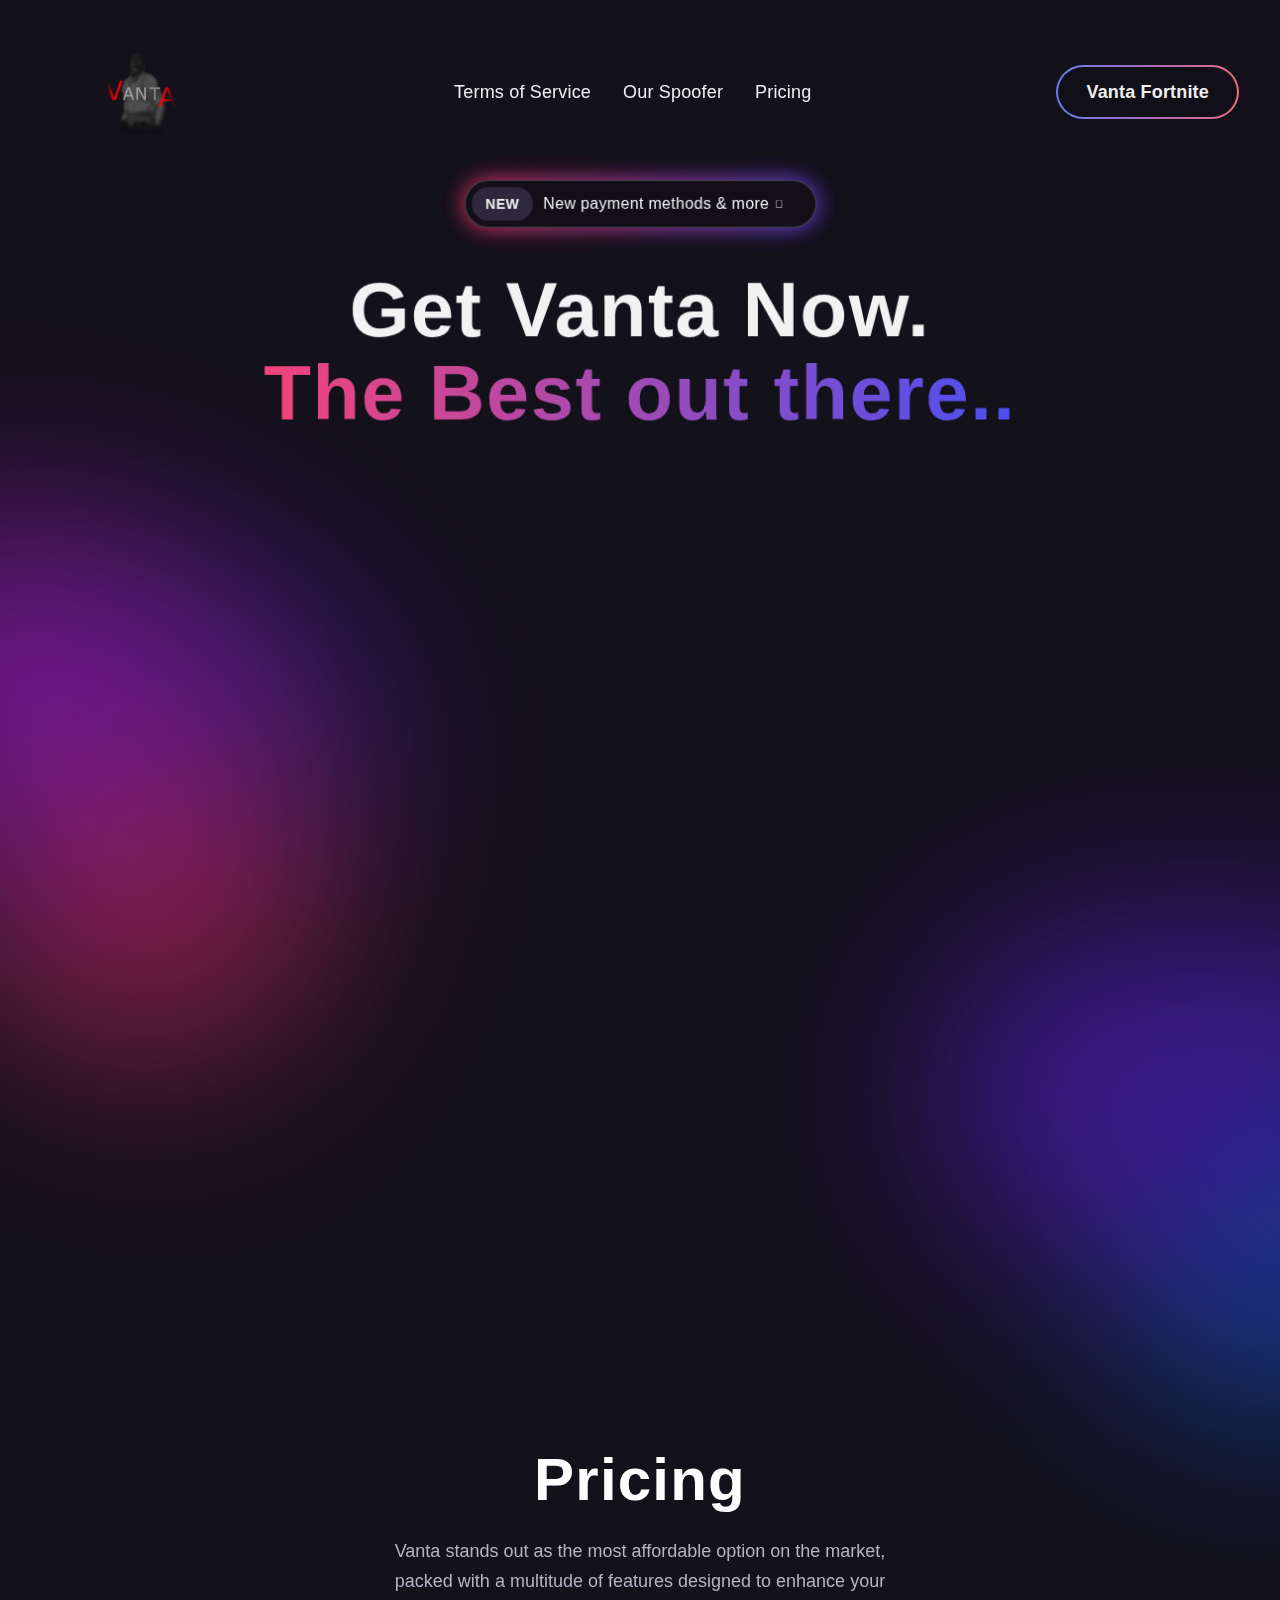
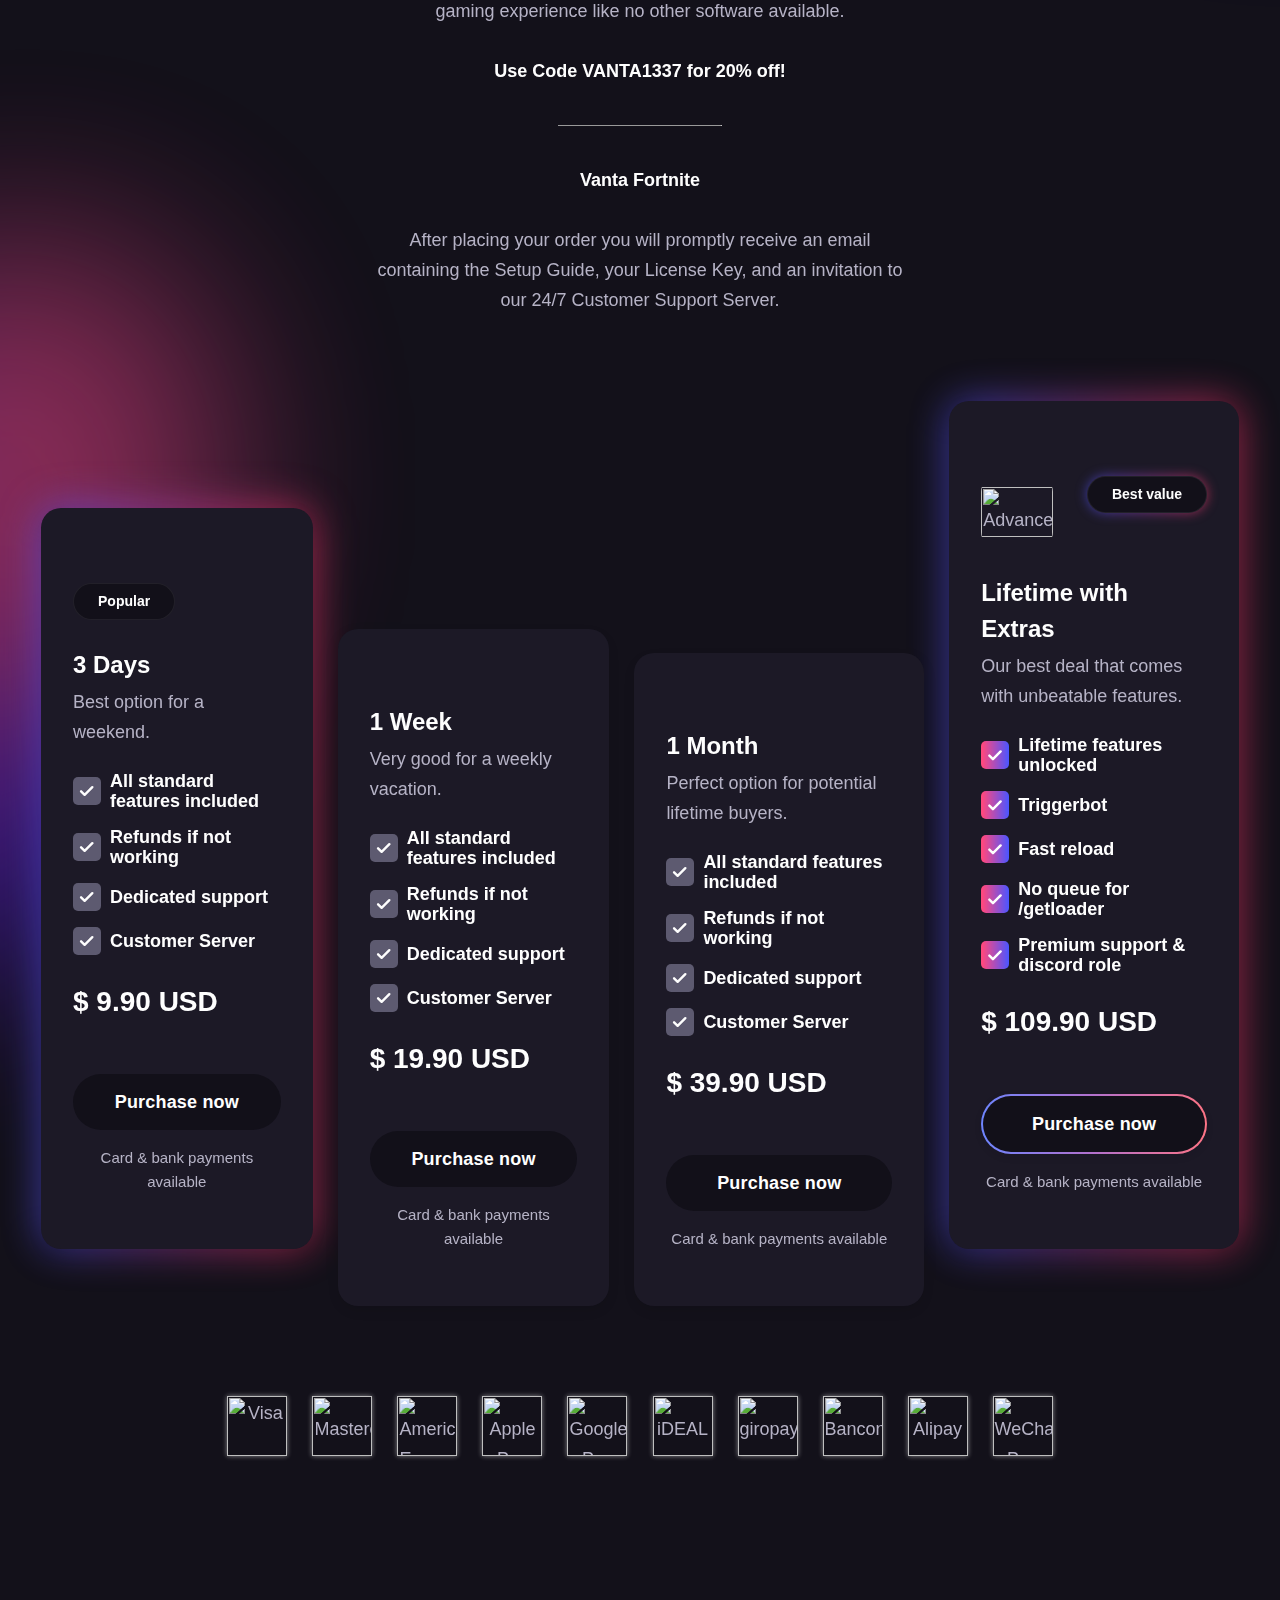
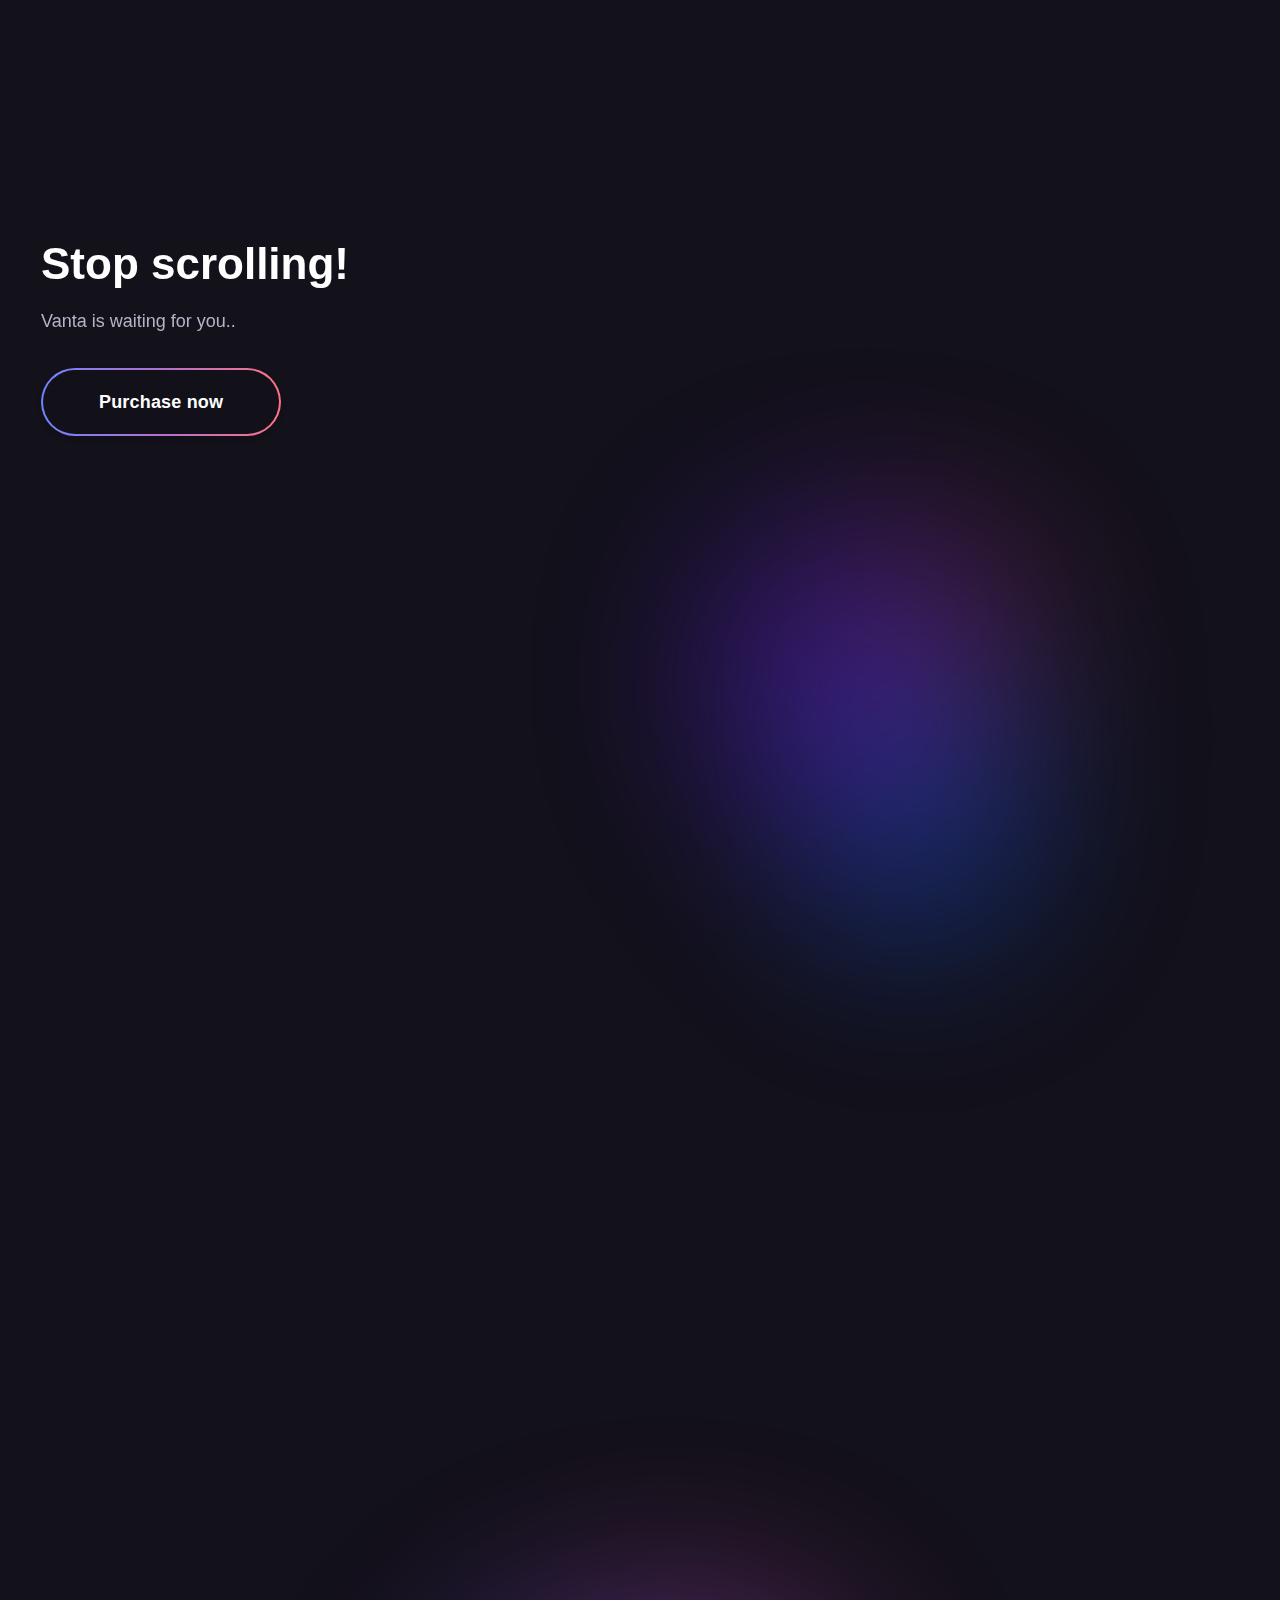
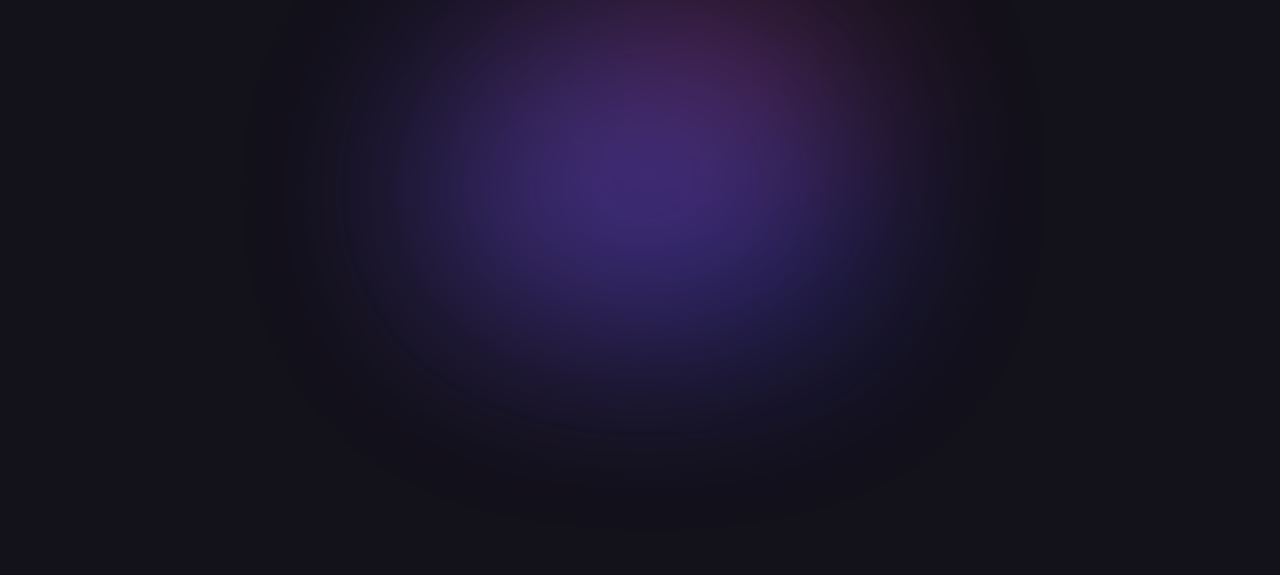
==== commit d45d1ac8: "Update index.html" ====
--- a/index.html
+++ b/index.html
@@ -1,4 +1,4 @@
-<html data-wf-domain="darktemplate.webflow.io" data-wf-page="61113c4e9f23df42e2554109" data-wf-site="61113c4e9f23df1e7f554117" data-wf-status="1" lang="en" class="w-mod-js w-mod-ix wf-dmsans-n4-active wf-dmsans-n5-active wf-dmsans-n7-active wf-active w-mod-js w-mod-js w-mod-js w-mod-js w-mod-js w-mod-js w-mod-js w-mod-js w-mod-js w-mod-js w-mod-js w-mod-js w-mod-js w-mod-touch w-mod-js w-mod-js w-mod-js w-mod-js"><script type="text/javascript" id="custom-useragent-string-page-script"></script><head><style>.wf-force-outline-none[tabindex="-1"]:focus{outline:none;}</style><script type="text/javascript" id="custom-useragent-string-page-script"></script><style>.wf-force-outline-none[tabindex="-1"]:focus{outline:none;}</style><script type="text/javascript" id="custom-useragent-string-page-script"></script><style>.wf-force-outline-none[tabindex="-1"]:focus{outline:none;}</style><style>
+<html data-wf-domain="darktemplate.webflow.io" data-wf-page="61113c4e9f23df42e2554109" data-wf-site="61113c4e9f23df1e7f554117" data-wf-status="1" lang="en" class="w-mod-js w-mod-ix wf-dmsans-n4-active wf-dmsans-n5-active wf-dmsans-n7-active wf-active w-mod-js w-mod-js w-mod-js w-mod-js w-mod-js w-mod-js w-mod-js w-mod-js w-mod-js w-mod-js w-mod-js w-mod-js w-mod-js w-mod-touch w-mod-js w-mod-js w-mod-js w-mod-js w-mod-js"><script type="text/javascript" id="custom-useragent-string-page-script"></script><head><style>.wf-force-outline-none[tabindex="-1"]:focus{outline:none;}</style><script type="text/javascript" id="custom-useragent-string-page-script"></script><style>.wf-force-outline-none[tabindex="-1"]:focus{outline:none;}</style><script type="text/javascript" id="custom-useragent-string-page-script"></script><style>.wf-force-outline-none[tabindex="-1"]:focus{outline:none;}</style><script type="text/javascript" id="custom-useragent-string-page-script"></script><style>.wf-force-outline-none[tabindex="-1"]:focus{outline:none;}</style><style>
     /* Center the images container and ensure a consistent layout */
     .payment-logos {
         text-align: center;
@@ -72,7 +72,7 @@
    <link href="https://fonts.gstatic.com/" rel="preconnect" crossorigin="anonymous">
    <script src="./files/webfont.js.Download" type="text/javascript"></script>
    <link rel="stylesheet" href="./files/css" media="all">
-   <link rel="stylesheet" href="http://fonts.googleapis.com/css?family=DM+Sans:regular,500,700" media="all"><link rel="stylesheet" href="http://fonts.googleapis.com/css?family=DM+Sans:regular,500,700" media="all"><link rel="stylesheet" href="http://fonts.googleapis.com/css?family=DM+Sans:regular,500,700" media="all"><link rel="stylesheet" href="http://fonts.googleapis.com/css?family=DM+Sans:regular,500,700" media="all"><link rel="stylesheet" href="http://fonts.googleapis.com/css?family=DM+Sans:regular,500,700" media="all"><link rel="stylesheet" href="https://fonts.googleapis.com/css?family=DM+Sans:regular,500,700" media="all"><link rel="stylesheet" href="https://fonts.googleapis.com/css?family=DM+Sans:regular,500,700" media="all"><link rel="stylesheet" href="https://fonts.googleapis.com/css?family=DM+Sans:regular,500,700" media="all"><link rel="stylesheet" href="https://fonts.googleapis.com/css?family=DM+Sans:regular,500,700" media="all"><link rel="stylesheet" href="https://fonts.googleapis.com/css?family=DM+Sans:regular,500,700" media="all"><link rel="stylesheet" href="https://fonts.googleapis.com/css?family=DM+Sans:regular,500,700" media="all"><link rel="stylesheet" href="https://fonts.googleapis.com/css?family=DM+Sans:regular,500,700" media="all"><link rel="stylesheet" href="https://fonts.googleapis.com/css?family=DM+Sans:regular,500,700" media="all"><link rel="stylesheet" href="https://fonts.googleapis.com/css?family=DM+Sans:regular,500,700" media="all"><link rel="stylesheet" href="https://fonts.googleapis.com/css?family=DM+Sans:regular,500,700" media="all"><link rel="stylesheet" href="https://fonts.googleapis.com/css?family=DM+Sans:regular,500,700" media="all"><link rel="stylesheet" href="https://fonts.googleapis.com/css?family=DM+Sans:regular,500,700" media="all"><script type="text/javascript">WebFont.load({  google: {    families: ["DM Sans:regular,500,700"]  }});</script><script type="text/javascript">!function(o,c){var n=c.documentElement,t=" w-mod-";n.className+=t+"js",("ontouchstart"in o||o.DocumentTouch&&c instanceof DocumentTouch)&&(n.className+=t+"touch")}(window,document);</script>
+   <link rel="stylesheet" href="http://fonts.googleapis.com/css?family=DM+Sans:regular,500,700" media="all"><link rel="stylesheet" href="http://fonts.googleapis.com/css?family=DM+Sans:regular,500,700" media="all"><link rel="stylesheet" href="http://fonts.googleapis.com/css?family=DM+Sans:regular,500,700" media="all"><link rel="stylesheet" href="http://fonts.googleapis.com/css?family=DM+Sans:regular,500,700" media="all"><link rel="stylesheet" href="http://fonts.googleapis.com/css?family=DM+Sans:regular,500,700" media="all"><link rel="stylesheet" href="https://fonts.googleapis.com/css?family=DM+Sans:regular,500,700" media="all"><link rel="stylesheet" href="https://fonts.googleapis.com/css?family=DM+Sans:regular,500,700" media="all"><link rel="stylesheet" href="https://fonts.googleapis.com/css?family=DM+Sans:regular,500,700" media="all"><link rel="stylesheet" href="https://fonts.googleapis.com/css?family=DM+Sans:regular,500,700" media="all"><link rel="stylesheet" href="https://fonts.googleapis.com/css?family=DM+Sans:regular,500,700" media="all"><link rel="stylesheet" href="https://fonts.googleapis.com/css?family=DM+Sans:regular,500,700" media="all"><link rel="stylesheet" href="https://fonts.googleapis.com/css?family=DM+Sans:regular,500,700" media="all"><link rel="stylesheet" href="https://fonts.googleapis.com/css?family=DM+Sans:regular,500,700" media="all"><link rel="stylesheet" href="https://fonts.googleapis.com/css?family=DM+Sans:regular,500,700" media="all"><link rel="stylesheet" href="https://fonts.googleapis.com/css?family=DM+Sans:regular,500,700" media="all"><link rel="stylesheet" href="https://fonts.googleapis.com/css?family=DM+Sans:regular,500,700" media="all"><link rel="stylesheet" href="https://fonts.googleapis.com/css?family=DM+Sans:regular,500,700" media="all"><link rel="stylesheet" href="https://fonts.googleapis.com/css?family=DM+Sans:regular,500,700" media="all"><script type="text/javascript">WebFont.load({  google: {    families: ["DM Sans:regular,500,700"]  }});</script><script type="text/javascript">!function(o,c){var n=c.documentElement,t=" w-mod-";n.className+=t+"js",("ontouchstart"in o||o.DocumentTouch&&c instanceof DocumentTouch)&&(n.className+=t+"touch")}(window,document);</script>
    <link href="https://assets-global.website-files.com/61113c4e9f23df1e7f554117/6116f90711c2b9ca891821ba_favicon-dark-template.svg" rel="shortcut icon" type="image/x-icon">
    <link href="https://assets-global.website-files.com/61113c4e9f23df1e7f554117/6116f90b9f355e69fa1dcd3a_webclip-dark-template.svg" rel="apple-touch-icon">
    <style>
@@ -89,9 +89,9 @@
             <div class="header-wrapper">
                <div class="split-content header-right"><a href="index.html" aria-current="page" class="brand w-nav-brand w--current"><img src="files/VantaLogo.png" alt="Dark X Webflow Template - Logo" class="header-logo"></a></div>
                
-               <div class="split-content header-center"><nav role="navigation" class="nav-menu w-nav-menu" style=""><ul role="list" class="header-navigation w-list-unstyled"><li class="nav-item-wrapper"><a href="/terms" class="nav-link">Terms of Service</a></li><li class="nav-item-wrapper"><a href="#pricing-section" class="nav-link w--current">Pricing</a></li><li class="nav-item-wrapper mobile"><a href="/contact" class="nav-link sign-in mobile">Sign in</a></li><li class="nav-item-wrapper mobile-button"><div class="button-primary-gradient header-button mobile-button"><a href="#pricing-section" class="button-primary small-v2 mobile-button w-button w--current">Get started</a></div></li></ul></nav></div><div class="split-content header-left">
+               <div class="split-content header-center"><nav role="navigation" class="nav-menu w-nav-menu" style=""><ul role="list" class="header-navigation w-list-unstyled"><li class="nav-item-wrapper"><a href="/terms" class="nav-link">Terms of Service</a></li><li class="nav-item-wrapper"><a href="/spoofer" class="nav-link">Our Spoofer</a></li><li class="nav-item-wrapper"><a href="#pricing-section" class="nav-link w--current">Pricing</a></li><li class="nav-item-wrapper mobile"><a href="/contact" class="nav-link sign-in mobile">Sign in</a></li><li class="nav-item-wrapper mobile-button"><div class="button-primary-gradient header-button mobile-button"><a href="#pricing-section" class="button-primary small-v2 mobile-button w-button w--current">Get started</a></div></li></ul></nav></div><div class="split-content header-left">
                   
-                  <div class="button-primary-gradient header-button"><a href="#pricing-section" class="button-primary small-v2 w-button w--current" style="transform: translate3d(0px, 0px, 0px) scale3d(1, 1, 1.00995) rotateX(0deg) rotateY(0deg) rotateZ(0deg) skew(0deg, 0deg); transform-style: preserve-3d;">Vanta Fortnite</a></div>
+                  <div class="button-primary-gradient header-button"><a href="#pricing-section" class="button-primary small-v2 w-button w--current" style="transform: translate3d(0px, 0px, 0px) scale3d(1, 1, 1.0031) rotateX(0deg) rotateY(0deg) rotateZ(0deg) skew(0deg, 0deg); transform-style: preserve-3d;">Vanta Fortnite</a></div>
                   <div class="menu-button w-nav-button" style="-webkit-user-select: text;" aria-label="menu" role="button" tabindex="0" aria-controls="w-nav-overlay-0" aria-haspopup="menu" aria-expanded="false">
                      <div class="header-menu-button-icon-wrapper">
                         <div class="icon-wrapper">
@@ -105,7 +105,7 @@
             </div>
          </div>
          <div class="w-nav-overlay" data-wf-ignore="" id="w-nav-overlay-0"></div>
-      <div class="w-nav-overlay" data-wf-ignore="" id="w-nav-overlay-0"></div><div class="w-nav-overlay" data-wf-ignore="" id="w-nav-overlay-0"></div><div class="w-nav-overlay" data-wf-ignore="" id="w-nav-overlay-0"></div><div class="w-nav-overlay" data-wf-ignore="" id="w-nav-overlay-0"></div><div class="w-nav-overlay" data-wf-ignore="" id="w-nav-overlay-0"></div><div class="w-nav-overlay" data-wf-ignore="" id="w-nav-overlay-0"></div><div class="w-nav-overlay" data-wf-ignore="" id="w-nav-overlay-0"></div><div class="w-nav-overlay" data-wf-ignore="" id="w-nav-overlay-0"></div><div class="w-nav-overlay" data-wf-ignore="" id="w-nav-overlay-0"></div><div class="w-nav-overlay" data-wf-ignore="" id="w-nav-overlay-0"></div><div class="w-nav-overlay" data-wf-ignore="" id="w-nav-overlay-0"></div><div class="w-nav-overlay" data-wf-ignore="" id="w-nav-overlay-0"></div><div class="w-nav-overlay" data-wf-ignore="" id="w-nav-overlay-0"></div></div>
+      <div class="w-nav-overlay" data-wf-ignore="" id="w-nav-overlay-0"></div><div class="w-nav-overlay" data-wf-ignore="" id="w-nav-overlay-0"></div><div class="w-nav-overlay" data-wf-ignore="" id="w-nav-overlay-0"></div><div class="w-nav-overlay" data-wf-ignore="" id="w-nav-overlay-0"></div><div class="w-nav-overlay" data-wf-ignore="" id="w-nav-overlay-0"></div><div class="w-nav-overlay" data-wf-ignore="" id="w-nav-overlay-0"></div><div class="w-nav-overlay" data-wf-ignore="" id="w-nav-overlay-0"></div><div class="w-nav-overlay" data-wf-ignore="" id="w-nav-overlay-0"></div><div class="w-nav-overlay" data-wf-ignore="" id="w-nav-overlay-0"></div><div class="w-nav-overlay" data-wf-ignore="" id="w-nav-overlay-0"></div><div class="w-nav-overlay" data-wf-ignore="" id="w-nav-overlay-0"></div><div class="w-nav-overlay" data-wf-ignore="" id="w-nav-overlay-0"></div><div class="w-nav-overlay" data-wf-ignore="" id="w-nav-overlay-0"></div><div class="w-nav-overlay" data-wf-ignore="" id="w-nav-overlay-0"></div></div>
       <section class="section home-hero">
          <div class="container-medium-940px home-hero">
             <div data-w-id="448f5ead-3667-0bad-b1a4-a6038870800b" style="transform: translate3d(0px, 0%, 0px) scale3d(1, 1, 1) rotateX(0deg) rotateY(0deg) rotateZ(0deg) skew(0deg, 0deg); transform-style: preserve-3d; opacity: 1;" class="home-hero-featured-message-wrapper">
@@ -127,16 +127,16 @@
             </div>
          </div>
          <div class="container-default home-hero w-container">
-            <div data-w-id="1535d204-b8f5-78ad-1998-57322399a3bd" style="transform: translate3d(0px, 0px, 0px) scale3d(1, 1, 1) rotateX(0deg) rotateY(0deg) rotateZ(0deg) skew(0deg, 0deg); transform-style: preserve-3d; opacity: 1;" class="home-hero-images-wrapper"><iframe allow="autoplay; fullscreen" frameborder="0" style="width: 1024px; height: 576px; border-radius: 15px; box-shadow: 0 0 20px rgba(0,0,0,0.5);" src="https://www.youtube.com/embed/5TbWk-mvSEU?start=32&amp;autoplay=1&amp;vq=hd1080"></iframe><img src="https://vantacheats.cc/images/cashcup.png" loading="eager" alt="Investor App - Dark X Webflow Template" class="image home-hero-2" style="will-change: transform; transform: translate3d(0px, 29.9856px, 0px) scale3d(1, 1, 1) rotateX(0deg) rotateY(0deg) rotateZ(0deg) skew(0deg, 0deg); transform-style: preserve-3d;"><img src="https://vantacheats.cc/images/tournament_ingame.jpg" loading="eager" alt="Investor App - Dark X Webflow Template" class="image home-hero-3" style="will-change: transform; transform: translate3d(0px, 19.9904px, 0px) scale3d(1, 1, 1) rotateX(0deg) rotateY(0deg) rotateZ(0deg) skew(0deg, 0deg); transform-style: preserve-3d;"></div>
+            <div data-w-id="1535d204-b8f5-78ad-1998-57322399a3bd" style="transform: translate3d(0px, 0px, 0px) scale3d(1, 1, 1) rotateX(0deg) rotateY(0deg) rotateZ(0deg) skew(0deg, 0deg); transform-style: preserve-3d; opacity: 1;" class="home-hero-images-wrapper"><iframe allow="autoplay; fullscreen" frameborder="0" style="width: 1024px; height: 576px; border-radius: 15px; box-shadow: 0 0 20px rgba(0,0,0,0.5);" src="https://www.youtube.com/embed/5TbWk-mvSEU?start=32&amp;autoplay=1&amp;vq=hd1080"></iframe><img src="https://vantacheats.cc/images/cashcup.png" loading="eager" alt="Investor App - Dark X Webflow Template" class="image home-hero-2" style="will-change: transform; transform: translate3d(0px, -23.6892px, 0px) scale3d(1, 1, 1) rotateX(0deg) rotateY(0deg) rotateZ(0deg) skew(0deg, 0deg); transform-style: preserve-3d;"><img src="https://vantacheats.cc/images/tournament_ingame.jpg" loading="eager" alt="Investor App - Dark X Webflow Template" class="image home-hero-3" style="will-change: transform; transform: translate3d(0px, -15.7928px, 0px) scale3d(1, 1, 1) rotateX(0deg) rotateY(0deg) rotateZ(0deg) skew(0deg, 0deg); transform-style: preserve-3d;"></div>
             <div class="home-hero-companies-wrapper">
                
             </div>
-            <div data-w-id="a052a4bf-34f8-d790-1f5c-e2592094cb97" class="bg-gradient-blur-wrapper home-hero-1" style="transform: translate3d(0px, 0px, 0px) scale3d(1, 1, 1) rotateX(0deg) rotateY(0deg) rotateZ(173.628deg) skew(0deg, 0deg); transform-style: preserve-3d; will-change: transform;">
+            <div data-w-id="a052a4bf-34f8-d790-1f5c-e2592094cb97" class="bg-gradient-blur-wrapper home-hero-1" style="transform: translate3d(0px, 0px, 0px) scale3d(1, 1, 1) rotateX(0deg) rotateY(0deg) rotateZ(343.89deg) skew(0deg, 0deg); transform-style: preserve-3d; will-change: transform;">
                <div class="bg-gradient-blur-circle-3"></div>
                <div class="bg-gradient-blur-circle-2"></div>
                <div class="bg-gradient-blur-circle-1"></div>
             </div>
-            <div class="bg-gradient-blur-wrapper home-hero-2" style="transform: translate3d(0px, 0px, 0px) scale3d(1, 1, 1) rotateX(0deg) rotateY(0deg) rotateZ(173.628deg) skew(0deg, 0deg); transform-style: preserve-3d; will-change: transform;">
+            <div class="bg-gradient-blur-wrapper home-hero-2" style="transform: translate3d(0px, 0px, 0px) scale3d(1, 1, 1) rotateX(0deg) rotateY(0deg) rotateZ(343.89deg) skew(0deg, 0deg); transform-style: preserve-3d; will-change: transform;">
                <div class="bg-gradient-blur-circle-3"></div>
                <div class="bg-gradient-blur-circle-2 blue"></div>
                <div class="bg-gradient-blur-circle-1 purple"></div>
@@ -342,7 +342,7 @@
                  
               </div>
            </div>
-           <div class="bg-gradient-blur-wrapper pricing" style="transform: translate3d(0px, 0px, 0px) scale3d(1, 1, 1) rotateX(0deg) rotateY(0deg) rotateZ(32.166deg) skew(0deg, 0deg); transform-style: preserve-3d; will-change: transform;">
+           <div class="bg-gradient-blur-wrapper pricing" style="transform: translate3d(0px, 0px, 0px) scale3d(1, 1, 1) rotateX(0deg) rotateY(0deg) rotateZ(0deg) skew(0deg, 0deg); transform-style: preserve-3d;">
               <div class="bg-gradient-blur-circle-3 pink top"></div>
               <div class="bg-gradient-blur-circle-2 purple"></div>
               <div class="bg-gradient-blur-circle-1 purple"></div>
@@ -380,7 +380,7 @@
                </div>
                <div class="split-content home-steps-right">
                   <div class="w-layout-grid home-steps-grid">
-                     <div data-w-id="5ca80c16-ab7b-99c2-0c1a-a77b0e738a53" style="transform: translate3d(0px, 0px, 0px) scale3d(1, 1, 1) rotateX(0deg) rotateY(0deg) rotateZ(0deg) skew(0deg, 0deg); transform-style: preserve-3d; opacity: 1;" class="card home-step">
+                     <div data-w-id="5ca80c16-ab7b-99c2-0c1a-a77b0e738a53" style="transform: translate3d(0px, 40px, 0px) scale3d(1, 1, 1) rotateX(0deg) rotateY(0deg) rotateZ(0deg) skew(0deg, 0deg); transform-style: preserve-3d; opacity: 0;" class="card home-step">
                         <div class="card-home-step-content">
                            <div class="title h3-size card-home-step-number">1</div>
                            <h3 class="title card-home-step">Purchase from our website</h3>
@@ -388,7 +388,7 @@
                         </div>
                         <div class="image-wrapper card-home-step"><img src="./files/61118b2e2fb8ecd99fce500c_image-1-home-steps-dark-template.jpg" loading="eager" sizes="(max-width: 479px) 100vw, (max-width: 767px) 93vw, (max-width: 991px) 40vw, (max-width: 1919px) 26vw, 318.1875px" srcset="https://assets-global.website-files.com/61113c4e9f23df1e7f554117/61118b2e2fb8ecd99fce500c_image-1-home-steps-dark-template-p-500.jpeg 500w, https://assets-global.website-files.com/61113c4e9f23df1e7f554117/61118b2e2fb8ecd99fce500c_image-1-home-steps-dark-template.jpg 646w" alt="Create Account - Dark X Webflow Template" class="image card-home-step"></div>
                      </div>
-                     <div data-w-id="66be55b7-13bf-9864-46c3-3b493748a167" style="transform: translate3d(0px, 0px, 0px) scale3d(1, 1, 1) rotateX(0deg) rotateY(0deg) rotateZ(0deg) skew(0deg, 0deg); transform-style: preserve-3d; opacity: 1;" class="card home-step">
+                     <div data-w-id="66be55b7-13bf-9864-46c3-3b493748a167" style="transform: translate3d(0px, 40px, 0px) scale3d(1, 1, 1) rotateX(0deg) rotateY(0deg) rotateZ(0deg) skew(0deg, 0deg); transform-style: preserve-3d; opacity: 0;" class="card home-step">
                         <div class="card-home-step-content">
                            <div class="title h3-size card-home-step-number">2</div>
                            <h3 class="title card-home-step">Check your email</h3>
@@ -405,7 +405,7 @@
                         
                      </div>
                   </div>
-                  <div class="bg-gradient-blur-wrapper home-steps" style="transform: translate3d(0px, 0px, 0px) scale3d(1, 1, 1) rotateX(0deg) rotateY(0deg) rotateZ(149.4deg) skew(0deg, 0deg); transform-style: preserve-3d; will-change: transform;">
+                  <div class="bg-gradient-blur-wrapper home-steps" style="transform: translate3d(0px, 0px, 0px) scale3d(1, 1, 1) rotateX(0deg) rotateY(0deg) rotateZ(0deg) skew(0deg, 0deg); transform-style: preserve-3d;">
                      <div class="bg-gradient-blur-circle-3 pink"></div>
                      <div class="bg-gradient-blur-circle-2 blue"></div>
                      <div class="bg-gradient-blur-circle-1 purple"></div>
@@ -441,7 +441,7 @@
                         </div>
                         <div class="image-wrapper card-testimonial" aria-hidden="true"></div>
                      </div>
-                  </div><div aria-live="off" aria-atomic="true" class="w-slider-aria-label" data-wf-ignore=""></div><div aria-live="off" aria-atomic="true" class="w-slider-aria-label" data-wf-ignore="">Slide 1 of 2.</div><div aria-live="off" aria-atomic="true" class="w-slider-aria-label" data-wf-ignore="">Slide 2 of 2.</div><div aria-live="off" aria-atomic="true" class="w-slider-aria-label" data-wf-ignore=""></div><div aria-live="off" aria-atomic="true" class="w-slider-aria-label" data-wf-ignore="">Slide 2 of 2.</div><div aria-live="off" aria-atomic="true" class="w-slider-aria-label" data-wf-ignore=""></div><div aria-live="off" aria-atomic="true" class="w-slider-aria-label" data-wf-ignore=""></div><div aria-live="off" aria-atomic="true" class="w-slider-aria-label" data-wf-ignore=""></div><div aria-live="off" aria-atomic="true" class="w-slider-aria-label" data-wf-ignore=""></div><div aria-live="off" aria-atomic="true" class="w-slider-aria-label" data-wf-ignore=""></div><div aria-live="off" aria-atomic="true" class="w-slider-aria-label" data-wf-ignore=""></div><div aria-live="off" aria-atomic="true" class="w-slider-aria-label" data-wf-ignore=""></div><div aria-live="off" aria-atomic="true" class="w-slider-aria-label" data-wf-ignore=""></div><div aria-live="off" aria-atomic="true" class="w-slider-aria-label" data-wf-ignore=""></div></div>
+                  </div><div aria-live="off" aria-atomic="true" class="w-slider-aria-label" data-wf-ignore=""></div><div aria-live="off" aria-atomic="true" class="w-slider-aria-label" data-wf-ignore="">Slide 1 of 2.</div><div aria-live="off" aria-atomic="true" class="w-slider-aria-label" data-wf-ignore="">Slide 2 of 2.</div><div aria-live="off" aria-atomic="true" class="w-slider-aria-label" data-wf-ignore=""></div><div aria-live="off" aria-atomic="true" class="w-slider-aria-label" data-wf-ignore="">Slide 2 of 2.</div><div aria-live="off" aria-atomic="true" class="w-slider-aria-label" data-wf-ignore=""></div><div aria-live="off" aria-atomic="true" class="w-slider-aria-label" data-wf-ignore=""></div><div aria-live="off" aria-atomic="true" class="w-slider-aria-label" data-wf-ignore=""></div><div aria-live="off" aria-atomic="true" class="w-slider-aria-label" data-wf-ignore=""></div><div aria-live="off" aria-atomic="true" class="w-slider-aria-label" data-wf-ignore=""></div><div aria-live="off" aria-atomic="true" class="w-slider-aria-label" data-wf-ignore=""></div><div aria-live="off" aria-atomic="true" class="w-slider-aria-label" data-wf-ignore=""></div><div aria-live="off" aria-atomic="true" class="w-slider-aria-label" data-wf-ignore=""></div><div aria-live="off" aria-atomic="true" class="w-slider-aria-label" data-wf-ignore=""></div><div aria-live="off" aria-atomic="true" class="w-slider-aria-label" data-wf-ignore=""></div></div>
                <div class="testimonials-left-arrow w-slider-arrow-left" role="button" tabindex="0" aria-controls="w-slider-mask-0" aria-label="previous slide">
                   <div></div>
                </div>
@@ -476,4 +476,5 @@
 
 
 
+
 <a class="w-webflow-badge" href="https://webflow.com?utm_campaign=brandjs"><img src="https://d3e54v103j8qbb.cloudfront.net/img/webflow-badge-icon-d2.89e12c322e.svg" alt="" style="margin-right: 4px; width: 26px;"><img src="https://d3e54v103j8qbb.cloudfront.net/img/webflow-badge-text-d2.c82cec3b78.svg" alt="Made in Webflow"></a></body></html>
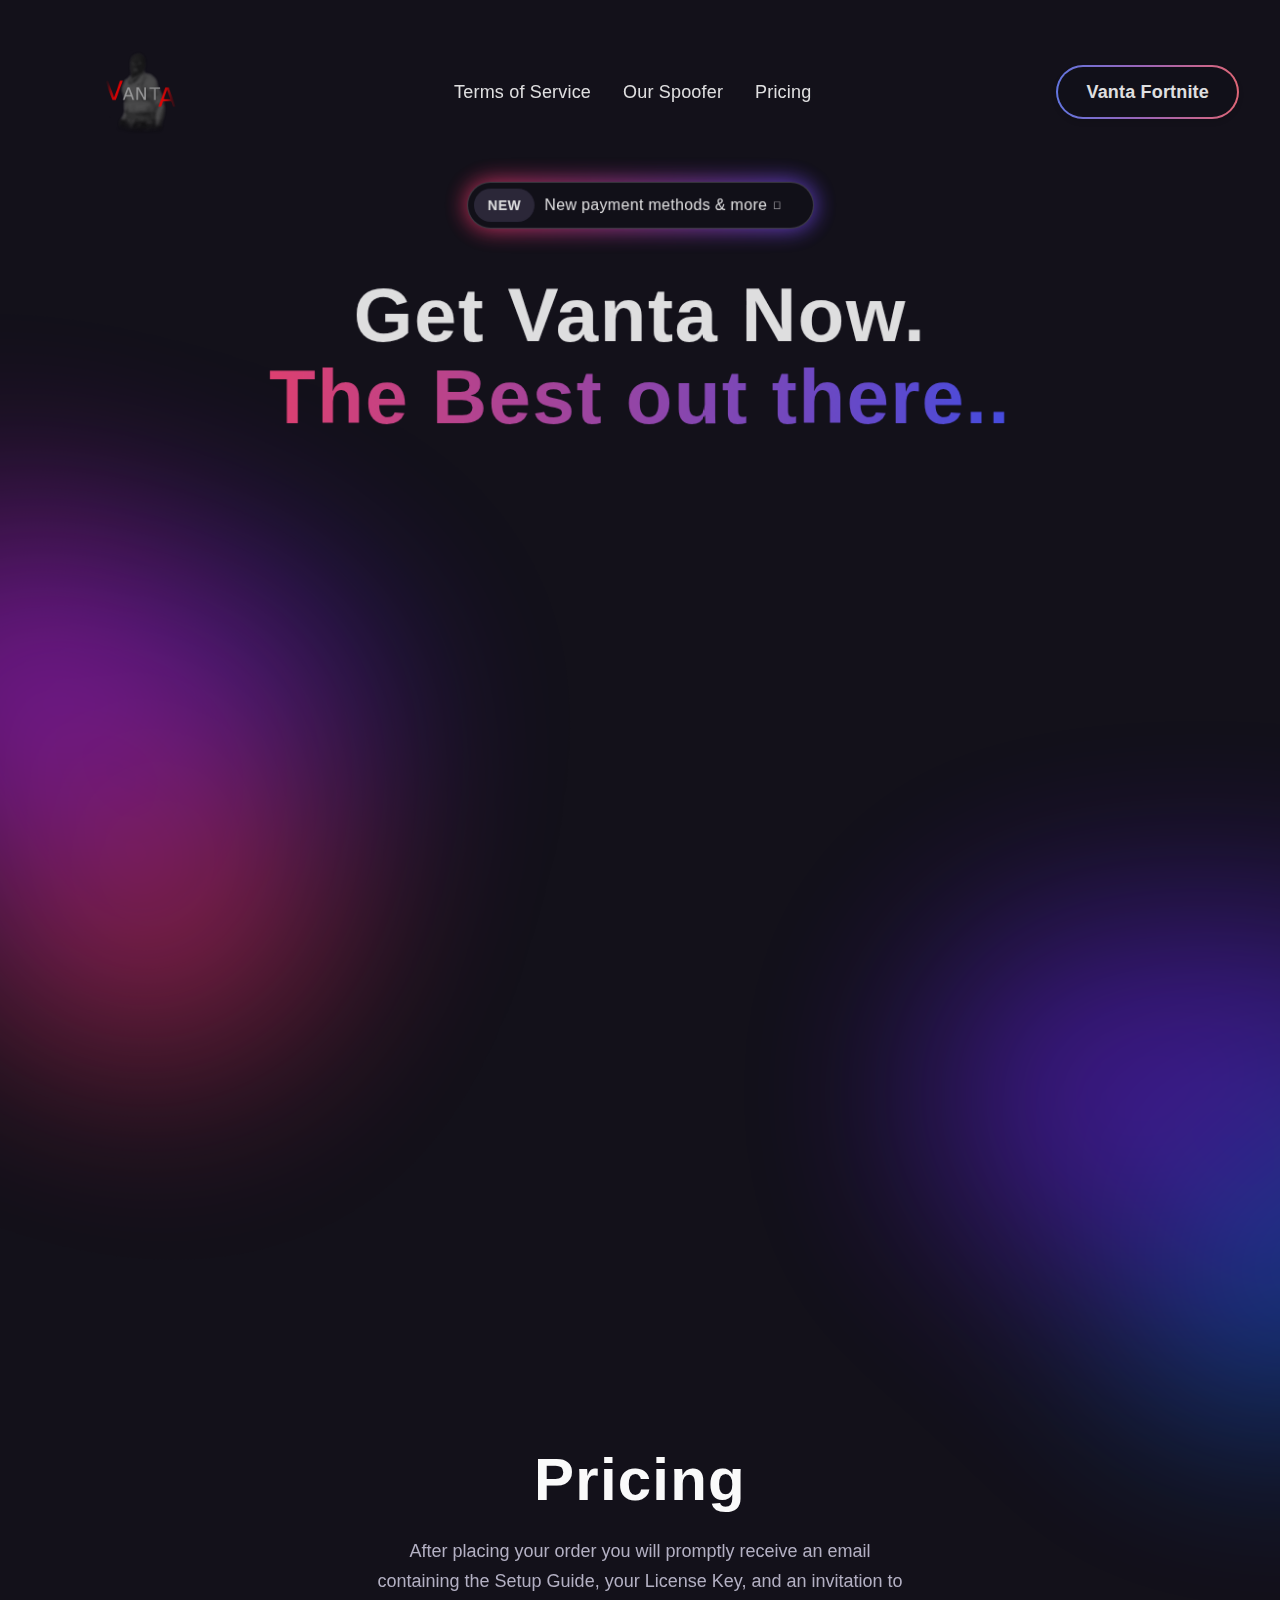
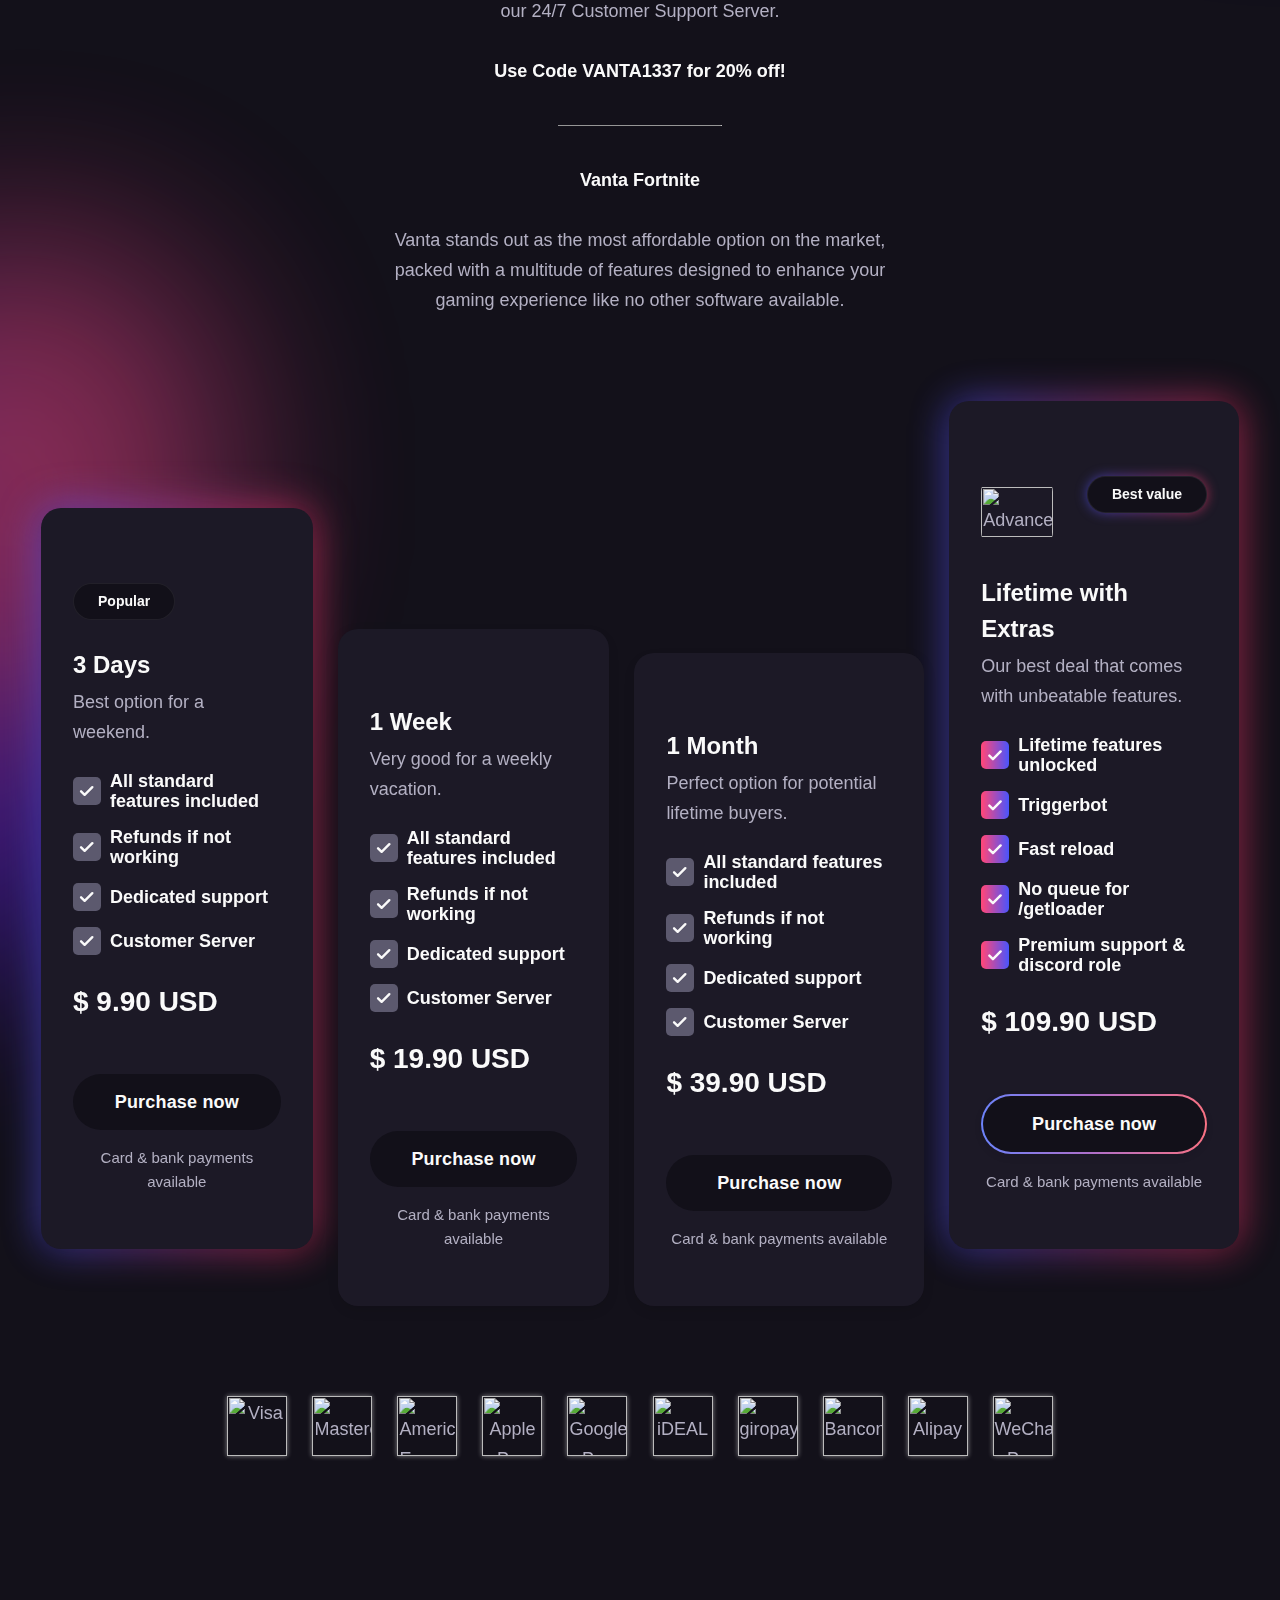
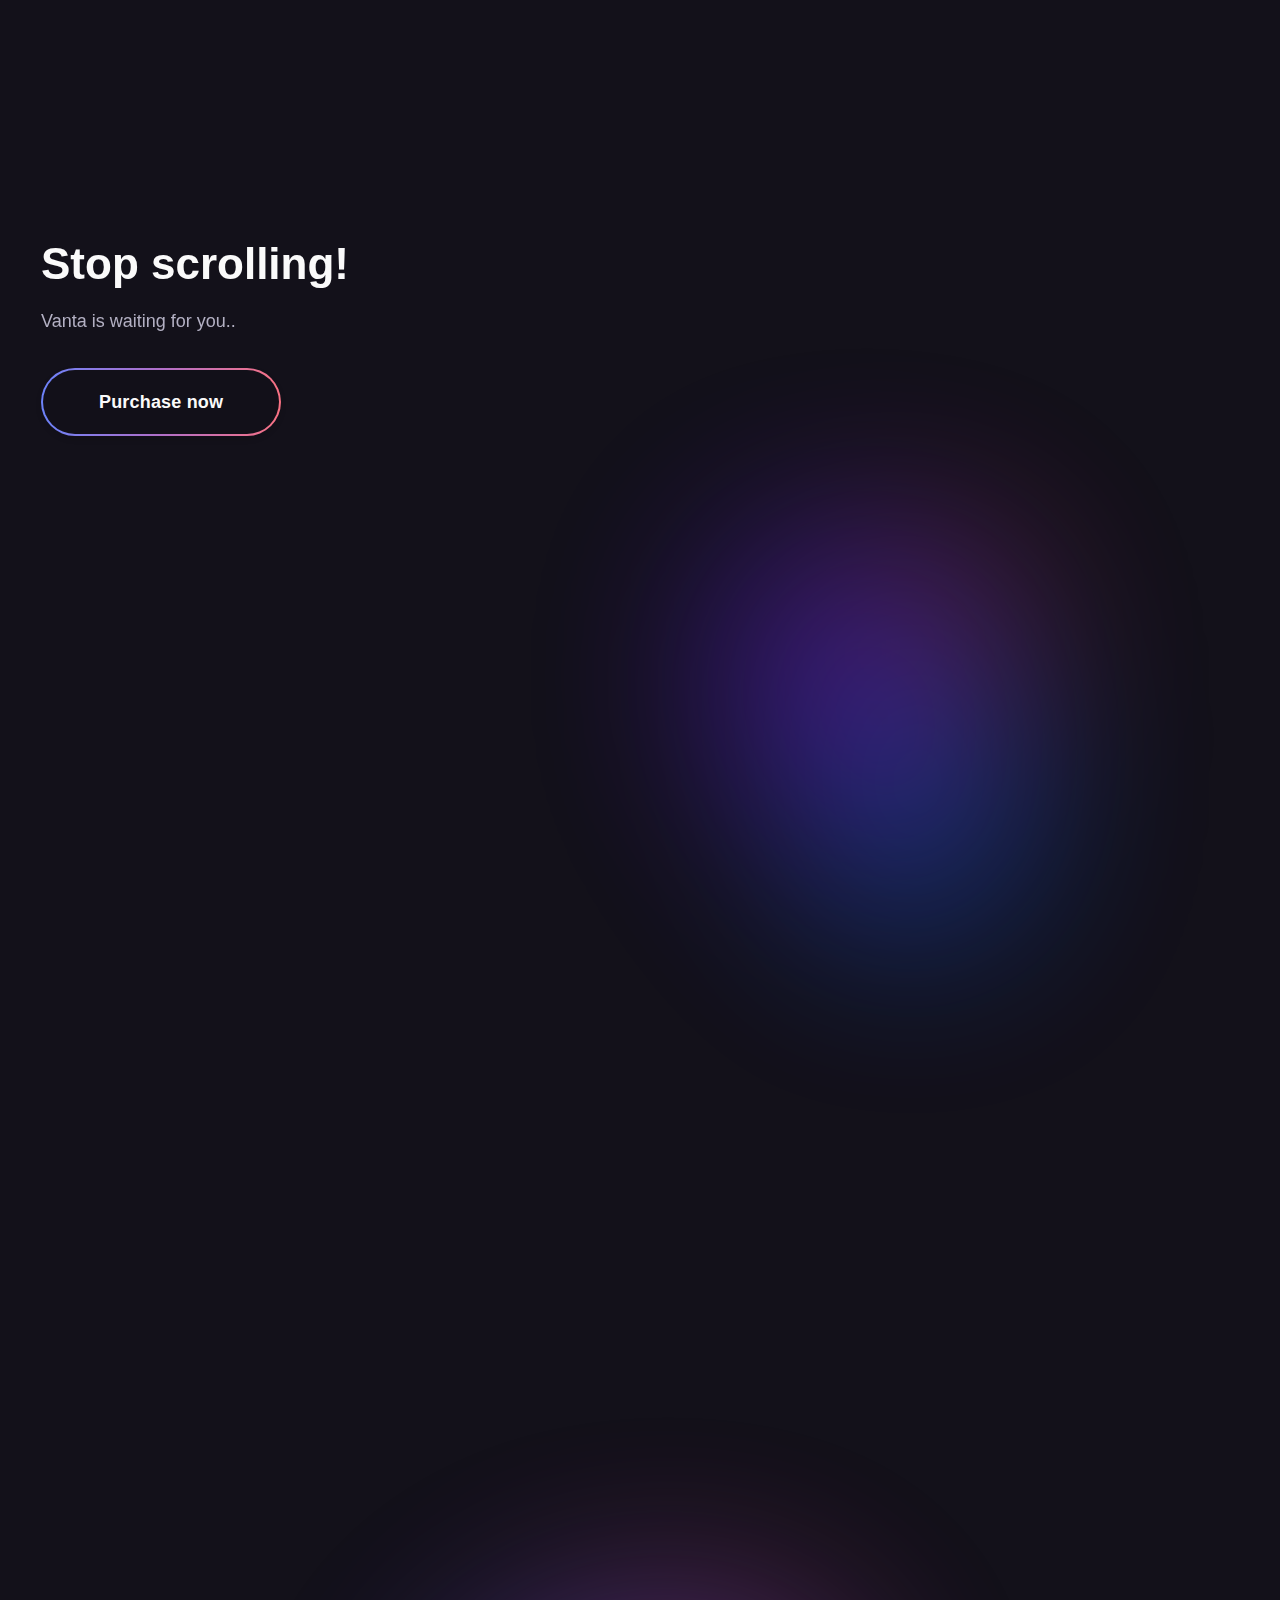
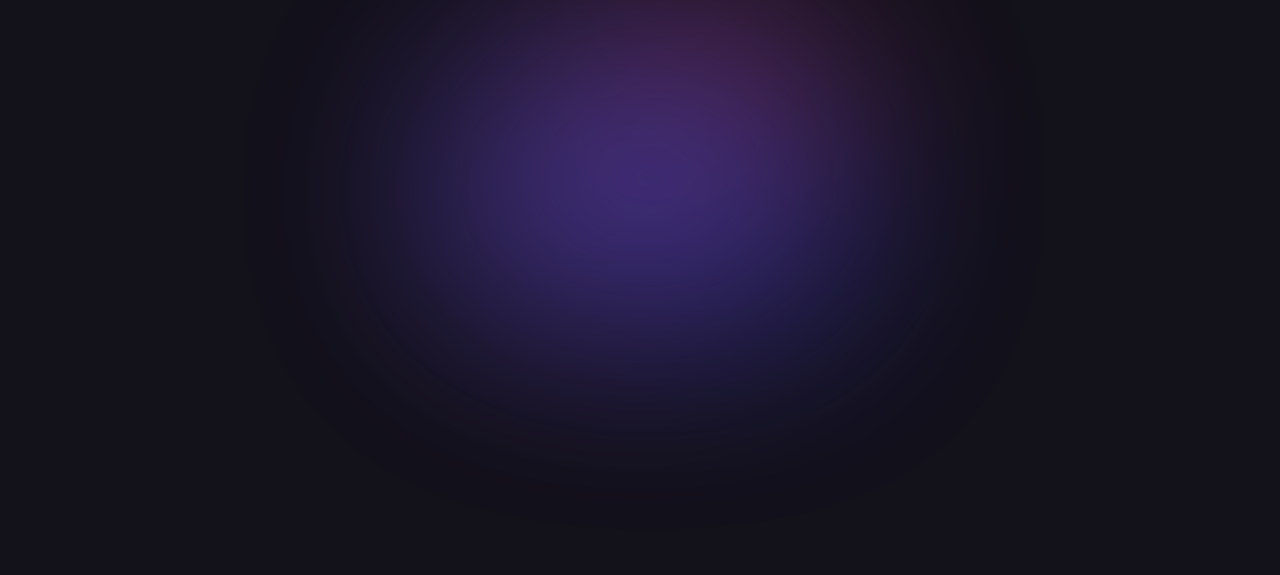
==== commit 9e2b8f30: "Update index.html" ====
--- a/index.html
+++ b/index.html
@@ -1,4 +1,4 @@
-<html data-wf-domain="darktemplate.webflow.io" data-wf-page="61113c4e9f23df42e2554109" data-wf-site="61113c4e9f23df1e7f554117" data-wf-status="1" lang="en" class="w-mod-js w-mod-ix wf-dmsans-n4-active wf-dmsans-n5-active wf-dmsans-n7-active wf-active w-mod-js w-mod-js w-mod-js w-mod-js w-mod-js w-mod-js w-mod-js w-mod-js w-mod-js w-mod-js w-mod-js w-mod-js w-mod-js w-mod-touch w-mod-js w-mod-js w-mod-js w-mod-js w-mod-js"><script type="text/javascript" id="custom-useragent-string-page-script"></script><head><style>.wf-force-outline-none[tabindex="-1"]:focus{outline:none;}</style><script type="text/javascript" id="custom-useragent-string-page-script"></script><style>.wf-force-outline-none[tabindex="-1"]:focus{outline:none;}</style><script type="text/javascript" id="custom-useragent-string-page-script"></script><style>.wf-force-outline-none[tabindex="-1"]:focus{outline:none;}</style><script type="text/javascript" id="custom-useragent-string-page-script"></script><style>.wf-force-outline-none[tabindex="-1"]:focus{outline:none;}</style><style>
+<html data-wf-domain="darktemplate.webflow.io" data-wf-page="61113c4e9f23df42e2554109" data-wf-site="61113c4e9f23df1e7f554117" data-wf-status="1" lang="en" class="w-mod-js w-mod-ix wf-dmsans-n4-active wf-dmsans-n5-active wf-dmsans-n7-active wf-active w-mod-js w-mod-js w-mod-js w-mod-js w-mod-js w-mod-js w-mod-js w-mod-js w-mod-js w-mod-js w-mod-js w-mod-js w-mod-js w-mod-touch w-mod-js w-mod-js w-mod-js w-mod-js w-mod-js w-mod-js"><script type="text/javascript" id="custom-useragent-string-page-script"></script><head><style>.wf-force-outline-none[tabindex="-1"]:focus{outline:none;}</style><script type="text/javascript" id="custom-useragent-string-page-script"></script><style>.wf-force-outline-none[tabindex="-1"]:focus{outline:none;}</style><script type="text/javascript" id="custom-useragent-string-page-script"></script><style>.wf-force-outline-none[tabindex="-1"]:focus{outline:none;}</style><script type="text/javascript" id="custom-useragent-string-page-script"></script><style>.wf-force-outline-none[tabindex="-1"]:focus{outline:none;}</style><script type="text/javascript" id="custom-useragent-string-page-script"></script><style>.wf-force-outline-none[tabindex="-1"]:focus{outline:none;}</style><style>
     /* Center the images container and ensure a consistent layout */
     .payment-logos {
         text-align: center;
@@ -72,7 +72,7 @@
    <link href="https://fonts.gstatic.com/" rel="preconnect" crossorigin="anonymous">
    <script src="./files/webfont.js.Download" type="text/javascript"></script>
    <link rel="stylesheet" href="./files/css" media="all">
-   <link rel="stylesheet" href="http://fonts.googleapis.com/css?family=DM+Sans:regular,500,700" media="all"><link rel="stylesheet" href="http://fonts.googleapis.com/css?family=DM+Sans:regular,500,700" media="all"><link rel="stylesheet" href="http://fonts.googleapis.com/css?family=DM+Sans:regular,500,700" media="all"><link rel="stylesheet" href="http://fonts.googleapis.com/css?family=DM+Sans:regular,500,700" media="all"><link rel="stylesheet" href="http://fonts.googleapis.com/css?family=DM+Sans:regular,500,700" media="all"><link rel="stylesheet" href="https://fonts.googleapis.com/css?family=DM+Sans:regular,500,700" media="all"><link rel="stylesheet" href="https://fonts.googleapis.com/css?family=DM+Sans:regular,500,700" media="all"><link rel="stylesheet" href="https://fonts.googleapis.com/css?family=DM+Sans:regular,500,700" media="all"><link rel="stylesheet" href="https://fonts.googleapis.com/css?family=DM+Sans:regular,500,700" media="all"><link rel="stylesheet" href="https://fonts.googleapis.com/css?family=DM+Sans:regular,500,700" media="all"><link rel="stylesheet" href="https://fonts.googleapis.com/css?family=DM+Sans:regular,500,700" media="all"><link rel="stylesheet" href="https://fonts.googleapis.com/css?family=DM+Sans:regular,500,700" media="all"><link rel="stylesheet" href="https://fonts.googleapis.com/css?family=DM+Sans:regular,500,700" media="all"><link rel="stylesheet" href="https://fonts.googleapis.com/css?family=DM+Sans:regular,500,700" media="all"><link rel="stylesheet" href="https://fonts.googleapis.com/css?family=DM+Sans:regular,500,700" media="all"><link rel="stylesheet" href="https://fonts.googleapis.com/css?family=DM+Sans:regular,500,700" media="all"><link rel="stylesheet" href="https://fonts.googleapis.com/css?family=DM+Sans:regular,500,700" media="all"><link rel="stylesheet" href="https://fonts.googleapis.com/css?family=DM+Sans:regular,500,700" media="all"><script type="text/javascript">WebFont.load({  google: {    families: ["DM Sans:regular,500,700"]  }});</script><script type="text/javascript">!function(o,c){var n=c.documentElement,t=" w-mod-";n.className+=t+"js",("ontouchstart"in o||o.DocumentTouch&&c instanceof DocumentTouch)&&(n.className+=t+"touch")}(window,document);</script>
+   <link rel="stylesheet" href="http://fonts.googleapis.com/css?family=DM+Sans:regular,500,700" media="all"><link rel="stylesheet" href="http://fonts.googleapis.com/css?family=DM+Sans:regular,500,700" media="all"><link rel="stylesheet" href="http://fonts.googleapis.com/css?family=DM+Sans:regular,500,700" media="all"><link rel="stylesheet" href="http://fonts.googleapis.com/css?family=DM+Sans:regular,500,700" media="all"><link rel="stylesheet" href="http://fonts.googleapis.com/css?family=DM+Sans:regular,500,700" media="all"><link rel="stylesheet" href="https://fonts.googleapis.com/css?family=DM+Sans:regular,500,700" media="all"><link rel="stylesheet" href="https://fonts.googleapis.com/css?family=DM+Sans:regular,500,700" media="all"><link rel="stylesheet" href="https://fonts.googleapis.com/css?family=DM+Sans:regular,500,700" media="all"><link rel="stylesheet" href="https://fonts.googleapis.com/css?family=DM+Sans:regular,500,700" media="all"><link rel="stylesheet" href="https://fonts.googleapis.com/css?family=DM+Sans:regular,500,700" media="all"><link rel="stylesheet" href="https://fonts.googleapis.com/css?family=DM+Sans:regular,500,700" media="all"><link rel="stylesheet" href="https://fonts.googleapis.com/css?family=DM+Sans:regular,500,700" media="all"><link rel="stylesheet" href="https://fonts.googleapis.com/css?family=DM+Sans:regular,500,700" media="all"><link rel="stylesheet" href="https://fonts.googleapis.com/css?family=DM+Sans:regular,500,700" media="all"><link rel="stylesheet" href="https://fonts.googleapis.com/css?family=DM+Sans:regular,500,700" media="all"><link rel="stylesheet" href="https://fonts.googleapis.com/css?family=DM+Sans:regular,500,700" media="all"><link rel="stylesheet" href="https://fonts.googleapis.com/css?family=DM+Sans:regular,500,700" media="all"><link rel="stylesheet" href="https://fonts.googleapis.com/css?family=DM+Sans:regular,500,700" media="all"><link rel="stylesheet" href="https://fonts.googleapis.com/css?family=DM+Sans:regular,500,700" media="all"><script type="text/javascript">WebFont.load({  google: {    families: ["DM Sans:regular,500,700"]  }});</script><script type="text/javascript">!function(o,c){var n=c.documentElement,t=" w-mod-";n.className+=t+"js",("ontouchstart"in o||o.DocumentTouch&&c instanceof DocumentTouch)&&(n.className+=t+"touch")}(window,document);</script>
    <link href="https://assets-global.website-files.com/61113c4e9f23df1e7f554117/6116f90711c2b9ca891821ba_favicon-dark-template.svg" rel="shortcut icon" type="image/x-icon">
    <link href="https://assets-global.website-files.com/61113c4e9f23df1e7f554117/6116f90b9f355e69fa1dcd3a_webclip-dark-template.svg" rel="apple-touch-icon">
    <style>
@@ -84,7 +84,7 @@
  </head>
  <body class="bg-neutral-800">
    <div style="opacity: 1;" class="page-wrapper">
-      <div data-collapse="medium" data-animation="over-left" data-duration="400" data-w-id="58db7844-5919-d71b-dd74-2323ed8dffe9" data-easing="ease" data-easing2="ease" role="banner" class="header w-nav" style="opacity: 1;">
+      <div data-collapse="medium" data-animation="over-left" data-duration="400" data-w-id="58db7844-5919-d71b-dd74-2323ed8dffe9" data-easing="ease" data-easing2="ease" role="banner" class="header w-nav" style="opacity: 0;">
          <div class="container-default w-container">
             <div class="header-wrapper">
                <div class="split-content header-right"><a href="index.html" aria-current="page" class="brand w-nav-brand w--current"><img src="files/VantaLogo.png" alt="Dark X Webflow Template - Logo" class="header-logo"></a></div>
@@ -105,10 +105,10 @@
             </div>
          </div>
          <div class="w-nav-overlay" data-wf-ignore="" id="w-nav-overlay-0"></div>
-      <div class="w-nav-overlay" data-wf-ignore="" id="w-nav-overlay-0"></div><div class="w-nav-overlay" data-wf-ignore="" id="w-nav-overlay-0"></div><div class="w-nav-overlay" data-wf-ignore="" id="w-nav-overlay-0"></div><div class="w-nav-overlay" data-wf-ignore="" id="w-nav-overlay-0"></div><div class="w-nav-overlay" data-wf-ignore="" id="w-nav-overlay-0"></div><div class="w-nav-overlay" data-wf-ignore="" id="w-nav-overlay-0"></div><div class="w-nav-overlay" data-wf-ignore="" id="w-nav-overlay-0"></div><div class="w-nav-overlay" data-wf-ignore="" id="w-nav-overlay-0"></div><div class="w-nav-overlay" data-wf-ignore="" id="w-nav-overlay-0"></div><div class="w-nav-overlay" data-wf-ignore="" id="w-nav-overlay-0"></div><div class="w-nav-overlay" data-wf-ignore="" id="w-nav-overlay-0"></div><div class="w-nav-overlay" data-wf-ignore="" id="w-nav-overlay-0"></div><div class="w-nav-overlay" data-wf-ignore="" id="w-nav-overlay-0"></div><div class="w-nav-overlay" data-wf-ignore="" id="w-nav-overlay-0"></div></div>
+      <div class="w-nav-overlay" data-wf-ignore="" id="w-nav-overlay-0"></div><div class="w-nav-overlay" data-wf-ignore="" id="w-nav-overlay-0"></div><div class="w-nav-overlay" data-wf-ignore="" id="w-nav-overlay-0"></div><div class="w-nav-overlay" data-wf-ignore="" id="w-nav-overlay-0"></div><div class="w-nav-overlay" data-wf-ignore="" id="w-nav-overlay-0"></div><div class="w-nav-overlay" data-wf-ignore="" id="w-nav-overlay-0"></div><div class="w-nav-overlay" data-wf-ignore="" id="w-nav-overlay-0"></div><div class="w-nav-overlay" data-wf-ignore="" id="w-nav-overlay-0"></div><div class="w-nav-overlay" data-wf-ignore="" id="w-nav-overlay-0"></div><div class="w-nav-overlay" data-wf-ignore="" id="w-nav-overlay-0"></div><div class="w-nav-overlay" data-wf-ignore="" id="w-nav-overlay-0"></div><div class="w-nav-overlay" data-wf-ignore="" id="w-nav-overlay-0"></div><div class="w-nav-overlay" data-wf-ignore="" id="w-nav-overlay-0"></div><div class="w-nav-overlay" data-wf-ignore="" id="w-nav-overlay-0"></div><div class="w-nav-overlay" data-wf-ignore="" id="w-nav-overlay-0"></div></div>
       <section class="section home-hero">
          <div class="container-medium-940px home-hero">
-            <div data-w-id="448f5ead-3667-0bad-b1a4-a6038870800b" style="transform: translate3d(0px, 0%, 0px) scale3d(1, 1, 1) rotateX(0deg) rotateY(0deg) rotateZ(0deg) skew(0deg, 0deg); transform-style: preserve-3d; opacity: 1;" class="home-hero-featured-message-wrapper">
+            <div data-w-id="448f5ead-3667-0bad-b1a4-a6038870800b" style="transform: translate3d(0px, 40%, 0px) scale3d(0.8, 0.8, 1) rotateX(0deg) rotateY(0deg) rotateZ(0deg) skew(0deg, 0deg); transform-style: preserve-3d; opacity: 0;" class="home-hero-featured-message-wrapper">
                <div class="home-hero-featured-message-content">
                   <a data-w-id="5747d66c-b4ac-690f-6026-662ab3648be2" href="#pricing-section" class="home-hero-featured-message-link w-inline-block w--current">
                      <div class="home-hero-featured-message-tag">New</div>
@@ -118,25 +118,25 @@
                   <div class="home-hero-featured-message-blur" style=""></div>
                </div>
             </div>
-            <h1 data-w-id="abc7287a-ad94-a3ec-8716-36750d55fc4e" style="transform: translate3d(0px, 0%, 0px) scale3d(1, 1, 1) rotateX(0deg) rotateY(0deg) rotateZ(0deg) skew(0deg, 0deg); transform-style: preserve-3d; opacity: 1;" class="display-1 home-hero">Get Vanta Now. <br><span class="text-color-accent">The Best out there..</span></h1>
-            <p data-w-id="749e645b-3b65-110f-471d-f6af6dfbc601" style="transform: translate3d(0px, 0px, 0px) scale3d(1, 1, 1) rotateX(0deg) rotateY(0deg) rotateZ(0deg) skew(0deg, 0deg); transform-style: preserve-3d; opacity: 1;" class="paragraph-large home-hero">With Vanta you get access to an innovative aim prediction technology that helps you shoot with incredible accuracy by anticipating enemy movements.</p>
-            <div data-w-id="b1ff49e2-6272-bd33-f83d-82e4206a6d65" style="transform: translate3d(0px, 0px, 0px) scale3d(1, 1, 1) rotateX(0deg) rotateY(0deg) rotateZ(0deg) skew(0deg, 0deg); transform-style: preserve-3d; opacity: 1;" class="_2-buttons-wrapper">
+            <h1 data-w-id="abc7287a-ad94-a3ec-8716-36750d55fc4e" style="transform: translate3d(0px, 40%, 0px) scale3d(0.8, 0.8, 1) rotateX(0deg) rotateY(0deg) rotateZ(0deg) skew(0deg, 0deg); transform-style: preserve-3d; opacity: 0;" class="display-1 home-hero">Get Vanta Now. <br><span class="text-color-accent">The Best out there..</span></h1>
+            <p data-w-id="749e645b-3b65-110f-471d-f6af6dfbc601" style="transform: translate3d(0px, 40px, 0px) scale3d(1, 1, 1) rotateX(0deg) rotateY(0deg) rotateZ(0deg) skew(0deg, 0deg); transform-style: preserve-3d; opacity: 0;" class="paragraph-large home-hero">With Vanta you get access to an innovative aim prediction technology that helps you shoot with incredible accuracy by anticipating enemy movements.</p>
+            <div data-w-id="b1ff49e2-6272-bd33-f83d-82e4206a6d65" style="transform: translate3d(0px, 40px, 0px) scale3d(1, 1, 1) rotateX(0deg) rotateY(0deg) rotateZ(0deg) skew(0deg, 0deg); transform-style: preserve-3d; opacity: 0;" class="_2-buttons-wrapper">
                <div class="button-primary-gradient _2-buttons"><a href="#pricing-section" class="button-primary w-button w--current" style="transform: translate3d(0px, 0px, 0px) scale3d(1, 1, 1.00993) rotateX(0deg) rotateY(0deg) rotateZ(0deg) skew(0deg, 0deg); transform-style: preserve-3d;">Purchase now</a>
 </div>
                
             </div>
          </div>
          <div class="container-default home-hero w-container">
-            <div data-w-id="1535d204-b8f5-78ad-1998-57322399a3bd" style="transform: translate3d(0px, 0px, 0px) scale3d(1, 1, 1) rotateX(0deg) rotateY(0deg) rotateZ(0deg) skew(0deg, 0deg); transform-style: preserve-3d; opacity: 1;" class="home-hero-images-wrapper"><iframe allow="autoplay; fullscreen" frameborder="0" style="width: 1024px; height: 576px; border-radius: 15px; box-shadow: 0 0 20px rgba(0,0,0,0.5);" src="https://www.youtube.com/embed/5TbWk-mvSEU?start=32&amp;autoplay=1&amp;vq=hd1080"></iframe><img src="https://vantacheats.cc/images/cashcup.png" loading="eager" alt="Investor App - Dark X Webflow Template" class="image home-hero-2" style="will-change: transform; transform: translate3d(0px, -23.6892px, 0px) scale3d(1, 1, 1) rotateX(0deg) rotateY(0deg) rotateZ(0deg) skew(0deg, 0deg); transform-style: preserve-3d;"><img src="https://vantacheats.cc/images/tournament_ingame.jpg" loading="eager" alt="Investor App - Dark X Webflow Template" class="image home-hero-3" style="will-change: transform; transform: translate3d(0px, -15.7928px, 0px) scale3d(1, 1, 1) rotateX(0deg) rotateY(0deg) rotateZ(0deg) skew(0deg, 0deg); transform-style: preserve-3d;"></div>
+            <div data-w-id="1535d204-b8f5-78ad-1998-57322399a3bd" style="transform: translate3d(0px, 0px, 0px) scale3d(1, 1, 1) rotateX(0deg) rotateY(0deg) rotateZ(0deg) skew(0deg, 0deg); transform-style: preserve-3d; opacity: 1;" class="home-hero-images-wrapper"><iframe allow="autoplay; fullscreen" frameborder="0" style="width: 1024px; height: 576px; border-radius: 15px; box-shadow: 0 0 20px rgba(0,0,0,0.5);" src="https://www.youtube.com/embed/5TbWk-mvSEU?start=32&amp;autoplay=1&amp;vq=hd1080"></iframe><img src="https://vantacheats.cc/images/cashcup.png" loading="eager" alt="Investor App - Dark X Webflow Template" class="image home-hero-2" style="will-change: transform; transform: translate3d(0px, 28.3494px, 0px) scale3d(1, 1, 1) rotateX(0deg) rotateY(0deg) rotateZ(0deg) skew(0deg, 0deg); transform-style: preserve-3d;"><img src="https://vantacheats.cc/images/tournament_ingame.jpg" loading="eager" alt="Investor App - Dark X Webflow Template" class="image home-hero-3" style="will-change: transform; transform: translate3d(0px, 18.8996px, 0px) scale3d(1, 1, 1) rotateX(0deg) rotateY(0deg) rotateZ(0deg) skew(0deg, 0deg); transform-style: preserve-3d;"></div>
             <div class="home-hero-companies-wrapper">
                
             </div>
-            <div data-w-id="a052a4bf-34f8-d790-1f5c-e2592094cb97" class="bg-gradient-blur-wrapper home-hero-1" style="transform: translate3d(0px, 0px, 0px) scale3d(1, 1, 1) rotateX(0deg) rotateY(0deg) rotateZ(343.89deg) skew(0deg, 0deg); transform-style: preserve-3d; will-change: transform;">
+            <div data-w-id="a052a4bf-34f8-d790-1f5c-e2592094cb97" class="bg-gradient-blur-wrapper home-hero-1" style="transform: translate3d(0px, 0px, 0px) scale3d(1, 1, 1) rotateX(0deg) rotateY(0deg) rotateZ(0deg) skew(0deg, 0deg); transform-style: preserve-3d;">
                <div class="bg-gradient-blur-circle-3"></div>
                <div class="bg-gradient-blur-circle-2"></div>
                <div class="bg-gradient-blur-circle-1"></div>
             </div>
-            <div class="bg-gradient-blur-wrapper home-hero-2" style="transform: translate3d(0px, 0px, 0px) scale3d(1, 1, 1) rotateX(0deg) rotateY(0deg) rotateZ(343.89deg) skew(0deg, 0deg); transform-style: preserve-3d; will-change: transform;">
+            <div class="bg-gradient-blur-wrapper home-hero-2" style="transform: translate3d(0px, 0px, 0px) scale3d(1, 1, 1) rotateX(0deg) rotateY(0deg) rotateZ(144.216deg) skew(0deg, 0deg); transform-style: preserve-3d; will-change: transform;">
                <div class="bg-gradient-blur-circle-3"></div>
                <div class="bg-gradient-blur-circle-2 blue"></div>
                <div class="bg-gradient-blur-circle-1 purple"></div>
@@ -144,9 +144,9 @@
          </div>
       <div class="container-small-590px pricing">
            <h1 class="title pricing" style="transform: translate3d(0px, 0%, 0px) scale3d(1, 1, 1) rotateX(0deg) rotateY(0deg) rotateZ(0deg) skew(0deg, 0deg); transform-style: preserve-3d; opacity: 1;" data-w-id="421cdd75-997d-4914-747c-6710591816a4">Pricing</h1>
-           <p data-w-id="6429b458-c4f6-6657-4a67-82a0faff99d6" style="transform: translate3d(0px, 0px, 0px) scale3d(1, 1, 1) rotateX(0deg) rotateY(0deg) rotateZ(0deg) skew(0deg, 0deg); transform-style: preserve-3d; opacity: 1;" class="paragraph pricing">Vanta stands out as the most affordable option on the market, packed with a multitude of features designed to enhance your gaming experience like no other software available.</p>
+           <p data-w-id="6429b458-c4f6-6657-4a67-82a0faff99d6" style="transform: translate3d(0px, 0px, 0px) scale3d(1, 1, 1) rotateX(0deg) rotateY(0deg) rotateZ(0deg) skew(0deg, 0deg); transform-style: preserve-3d; opacity: 1;" class="paragraph pricing">After placing your order you will promptly receive an email containing the Setup Guide, your License Key, and an invitation to our 24/7 Customer Support Server.</p>
         <br><strong><p data-w-id="6429b458-c4f6-6657-4a67-82a0faff99d6" style="transform: translate3d(0px, 0px, 0px) scale3d(1, 1, 1) rotateX(0deg) rotateY(0deg) rotateZ(0deg) skew(0deg, 0deg); transform-style: preserve-3d; opacity: 1;" class="paragraph pricing">Use Code VANTA1337 for 20% off!</p><br><hr width="30%" size="1"><br>
-<p data-w-id="6429b458-c4f6-6657-4a67-82a0faff99d6" style="transform: translate3d(0px, 0px, 0px) scale3d(1, 1, 1) rotateX(0deg) rotateY(0deg) rotateZ(0deg) skew(0deg, 0deg); transform-style: preserve-3d; opacity: 1;" class="paragraph pricing">Vanta Fortnite</p></strong><br><p data-w-id="6429b458-c4f6-6657-4a67-82a0faff99d6" style="transform: translate3d(0px, 0px, 0px) scale3d(1, 1, 1) rotateX(0deg) rotateY(0deg) rotateZ(0deg) skew(0deg, 0deg); transform-style: preserve-3d; opacity: 1;" class="paragraph pricing">After placing your order you will promptly receive an email containing the Setup Guide, your License Key, and an invitation to our 24/7 Customer Support Server.</p></div><div class="container-default pricing w-container">
+<p data-w-id="6429b458-c4f6-6657-4a67-82a0faff99d6" style="transform: translate3d(0px, 0px, 0px) scale3d(1, 1, 1) rotateX(0deg) rotateY(0deg) rotateZ(0deg) skew(0deg, 0deg); transform-style: preserve-3d; opacity: 1;" class="paragraph pricing">Vanta Fortnite</p></strong><br><p data-w-id="6429b458-c4f6-6657-4a67-82a0faff99d6" style="transform: translate3d(0px, 0px, 0px) scale3d(1, 1, 1) rotateX(0deg) rotateY(0deg) rotateZ(0deg) skew(0deg, 0deg); transform-style: preserve-3d; opacity: 1;" class="paragraph pricing">Vanta stands out as the most affordable option on the market, packed with a multitude of features designed to enhance your gaming experience like no other software available.</p></div><div class="container-default pricing w-container">
            <div data-w-id="5b7b798c-3bee-f3c0-046b-659a4d9fefe2" style="transform: translate3d(0px, 0px, 0px) scale3d(1, 1, 1) rotateX(0deg) rotateY(0deg) rotateZ(0deg) skew(0deg, 0deg); transform-style: preserve-3d; opacity: 1;" class="pricing-collection-list-wrapper w-dyn-list">
               <div role="list" class="pricing-wrapper w-dyn-items">
                  <div role="listitem" class="pricing-plan-item w-dyn-item">
@@ -329,7 +329,7 @@
                              <div class="card-plan-item-button-wrapper">
                                 <div class="button-secondary small plan w-condition-invisible" style="transform: translate3d(0px, 0px, 0px) scale3d(1, 1, 1) rotateX(0deg) rotateY(0deg) rotateZ(0deg) skew(0deg, 0deg); transform-style: preserve-3d; background-color: rgb(48, 44, 63); color: rgb(255, 255, 255);">Get started</div>
                                 <div class="button-primary-gradient full-width plan" style="transform: translate3d(0px, 0px, 0px) scale3d(1, 1, 1) rotateX(0deg) rotateY(0deg) rotateZ(0deg) skew(0deg, 0deg); transform-style: preserve-3d;">
-                                   <div class="button-primary small" style="transform: translate3d(0px, 0px, 0px) scale3d(1, 1, 1.01) rotateX(0deg) rotateY(0deg) rotateZ(0deg) skew(0deg, 0deg); transform-style: preserve-3d;">Purchase now</div>
+                                   <div class="button-primary small" style="transform: translate3d(0px, 0px, 0px) scale3d(1, 1, 1) rotateX(0deg) rotateY(0deg) rotateZ(0deg) skew(0deg, 0deg); transform-style: preserve-3d;">Purchase now</div>
                                 </div>
                                 <div class="paragraph-small card-plan-item-content-bottom-small-print">Card &amp; bank payments available</div>
                              </div>
@@ -441,7 +441,7 @@
                         </div>
                         <div class="image-wrapper card-testimonial" aria-hidden="true"></div>
                      </div>
-                  </div><div aria-live="off" aria-atomic="true" class="w-slider-aria-label" data-wf-ignore=""></div><div aria-live="off" aria-atomic="true" class="w-slider-aria-label" data-wf-ignore="">Slide 1 of 2.</div><div aria-live="off" aria-atomic="true" class="w-slider-aria-label" data-wf-ignore="">Slide 2 of 2.</div><div aria-live="off" aria-atomic="true" class="w-slider-aria-label" data-wf-ignore=""></div><div aria-live="off" aria-atomic="true" class="w-slider-aria-label" data-wf-ignore="">Slide 2 of 2.</div><div aria-live="off" aria-atomic="true" class="w-slider-aria-label" data-wf-ignore=""></div><div aria-live="off" aria-atomic="true" class="w-slider-aria-label" data-wf-ignore=""></div><div aria-live="off" aria-atomic="true" class="w-slider-aria-label" data-wf-ignore=""></div><div aria-live="off" aria-atomic="true" class="w-slider-aria-label" data-wf-ignore=""></div><div aria-live="off" aria-atomic="true" class="w-slider-aria-label" data-wf-ignore=""></div><div aria-live="off" aria-atomic="true" class="w-slider-aria-label" data-wf-ignore=""></div><div aria-live="off" aria-atomic="true" class="w-slider-aria-label" data-wf-ignore=""></div><div aria-live="off" aria-atomic="true" class="w-slider-aria-label" data-wf-ignore=""></div><div aria-live="off" aria-atomic="true" class="w-slider-aria-label" data-wf-ignore=""></div><div aria-live="off" aria-atomic="true" class="w-slider-aria-label" data-wf-ignore=""></div></div>
+                  </div><div aria-live="off" aria-atomic="true" class="w-slider-aria-label" data-wf-ignore=""></div><div aria-live="off" aria-atomic="true" class="w-slider-aria-label" data-wf-ignore="">Slide 1 of 2.</div><div aria-live="off" aria-atomic="true" class="w-slider-aria-label" data-wf-ignore="">Slide 2 of 2.</div><div aria-live="off" aria-atomic="true" class="w-slider-aria-label" data-wf-ignore=""></div><div aria-live="off" aria-atomic="true" class="w-slider-aria-label" data-wf-ignore="">Slide 2 of 2.</div><div aria-live="off" aria-atomic="true" class="w-slider-aria-label" data-wf-ignore=""></div><div aria-live="off" aria-atomic="true" class="w-slider-aria-label" data-wf-ignore=""></div><div aria-live="off" aria-atomic="true" class="w-slider-aria-label" data-wf-ignore=""></div><div aria-live="off" aria-atomic="true" class="w-slider-aria-label" data-wf-ignore=""></div><div aria-live="off" aria-atomic="true" class="w-slider-aria-label" data-wf-ignore=""></div><div aria-live="off" aria-atomic="true" class="w-slider-aria-label" data-wf-ignore=""></div><div aria-live="off" aria-atomic="true" class="w-slider-aria-label" data-wf-ignore=""></div><div aria-live="off" aria-atomic="true" class="w-slider-aria-label" data-wf-ignore=""></div><div aria-live="off" aria-atomic="true" class="w-slider-aria-label" data-wf-ignore=""></div><div aria-live="off" aria-atomic="true" class="w-slider-aria-label" data-wf-ignore=""></div><div aria-live="off" aria-atomic="true" class="w-slider-aria-label" data-wf-ignore=""></div></div>
                <div class="testimonials-left-arrow w-slider-arrow-left" role="button" tabindex="0" aria-controls="w-slider-mask-0" aria-label="previous slide">
                   <div></div>
                </div>
@@ -477,4 +477,5 @@
 
 
 
+
 <a class="w-webflow-badge" href="https://webflow.com?utm_campaign=brandjs"><img src="https://d3e54v103j8qbb.cloudfront.net/img/webflow-badge-icon-d2.89e12c322e.svg" alt="" style="margin-right: 4px; width: 26px;"><img src="https://d3e54v103j8qbb.cloudfront.net/img/webflow-badge-text-d2.c82cec3b78.svg" alt="Made in Webflow"></a></body></html>
